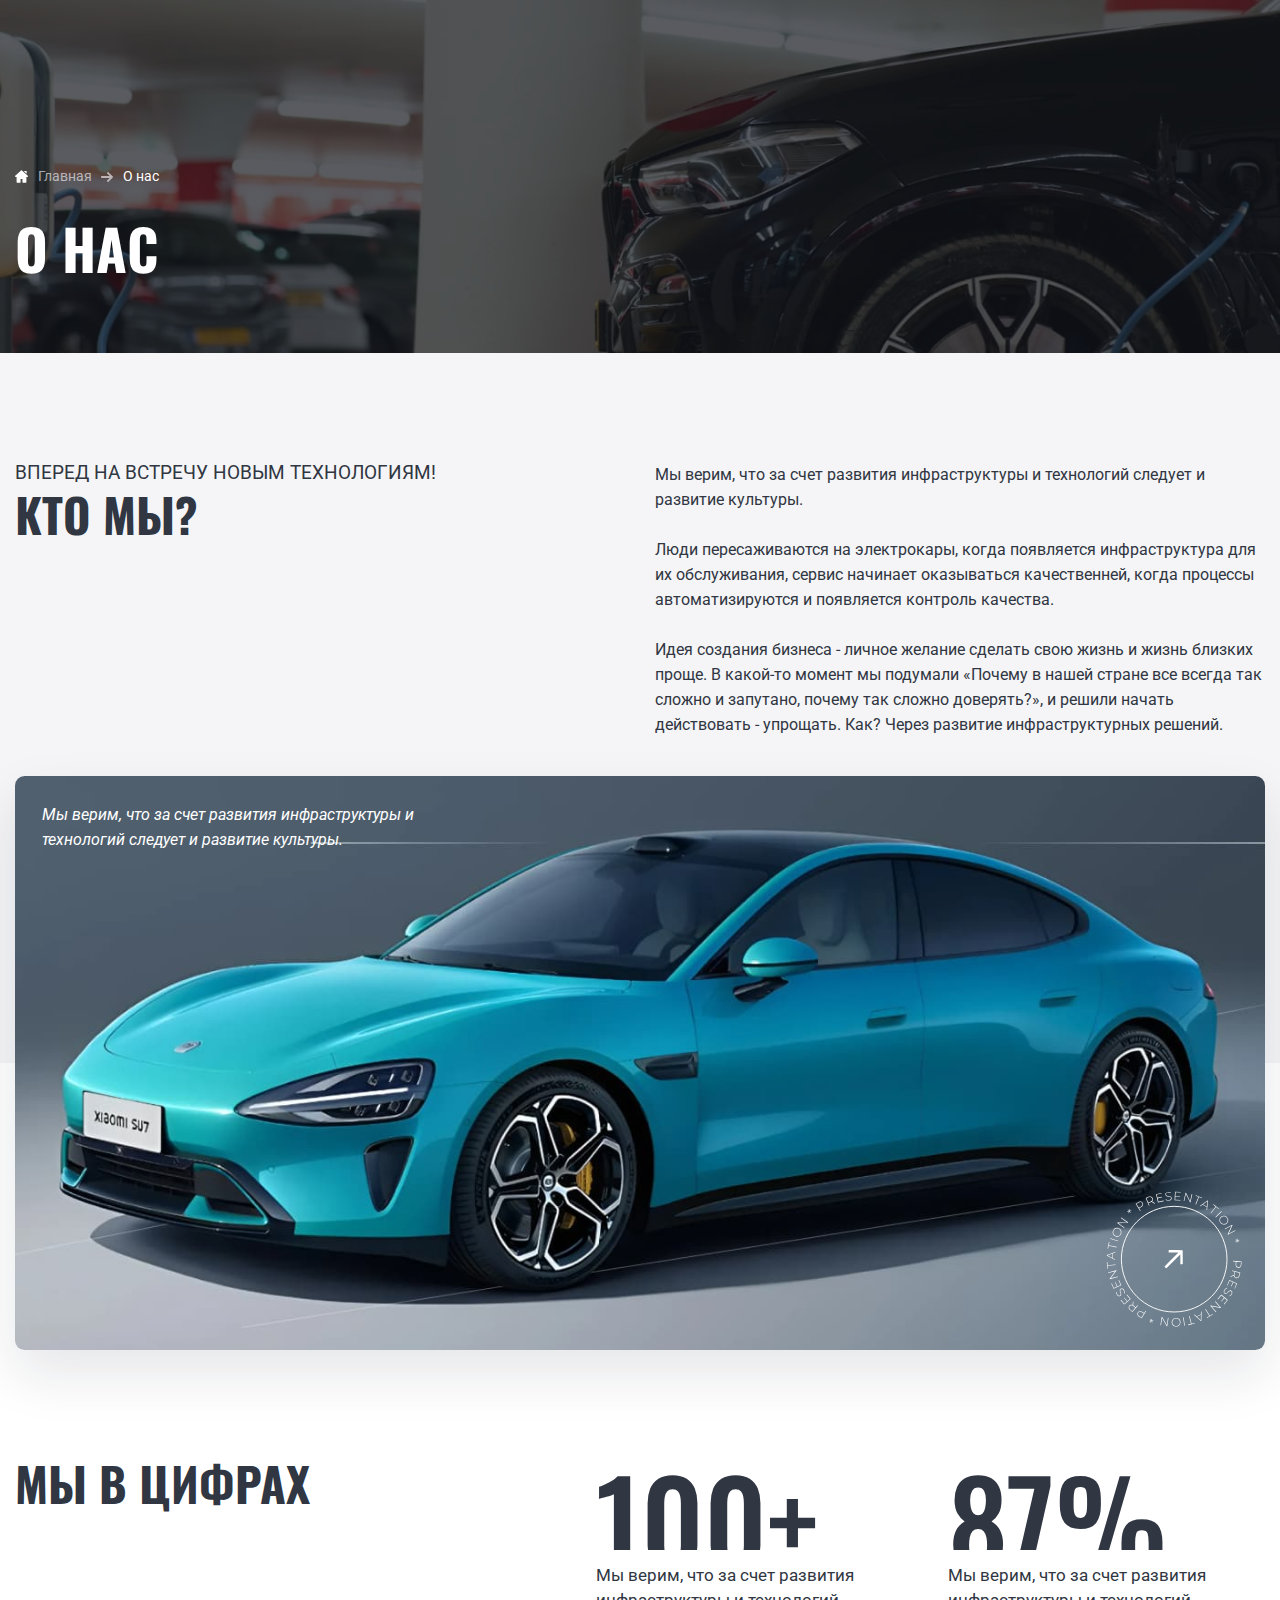
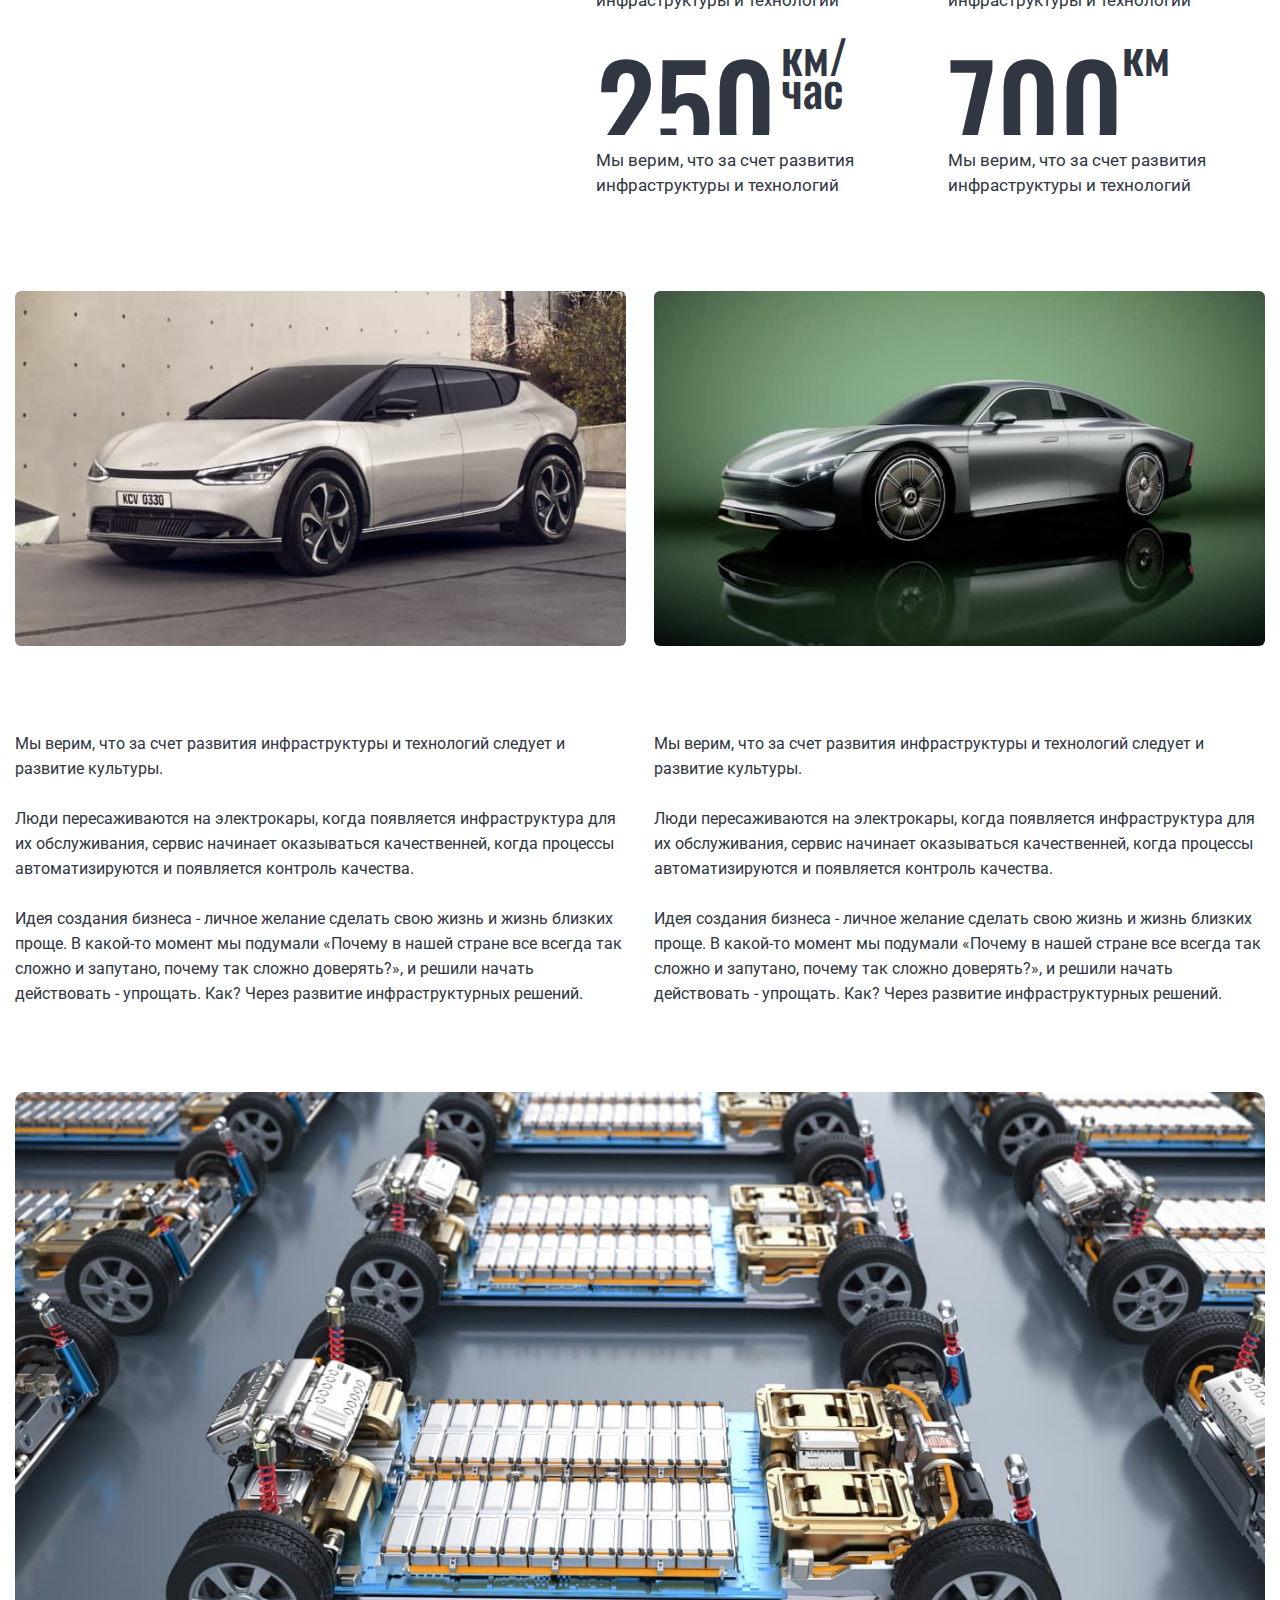
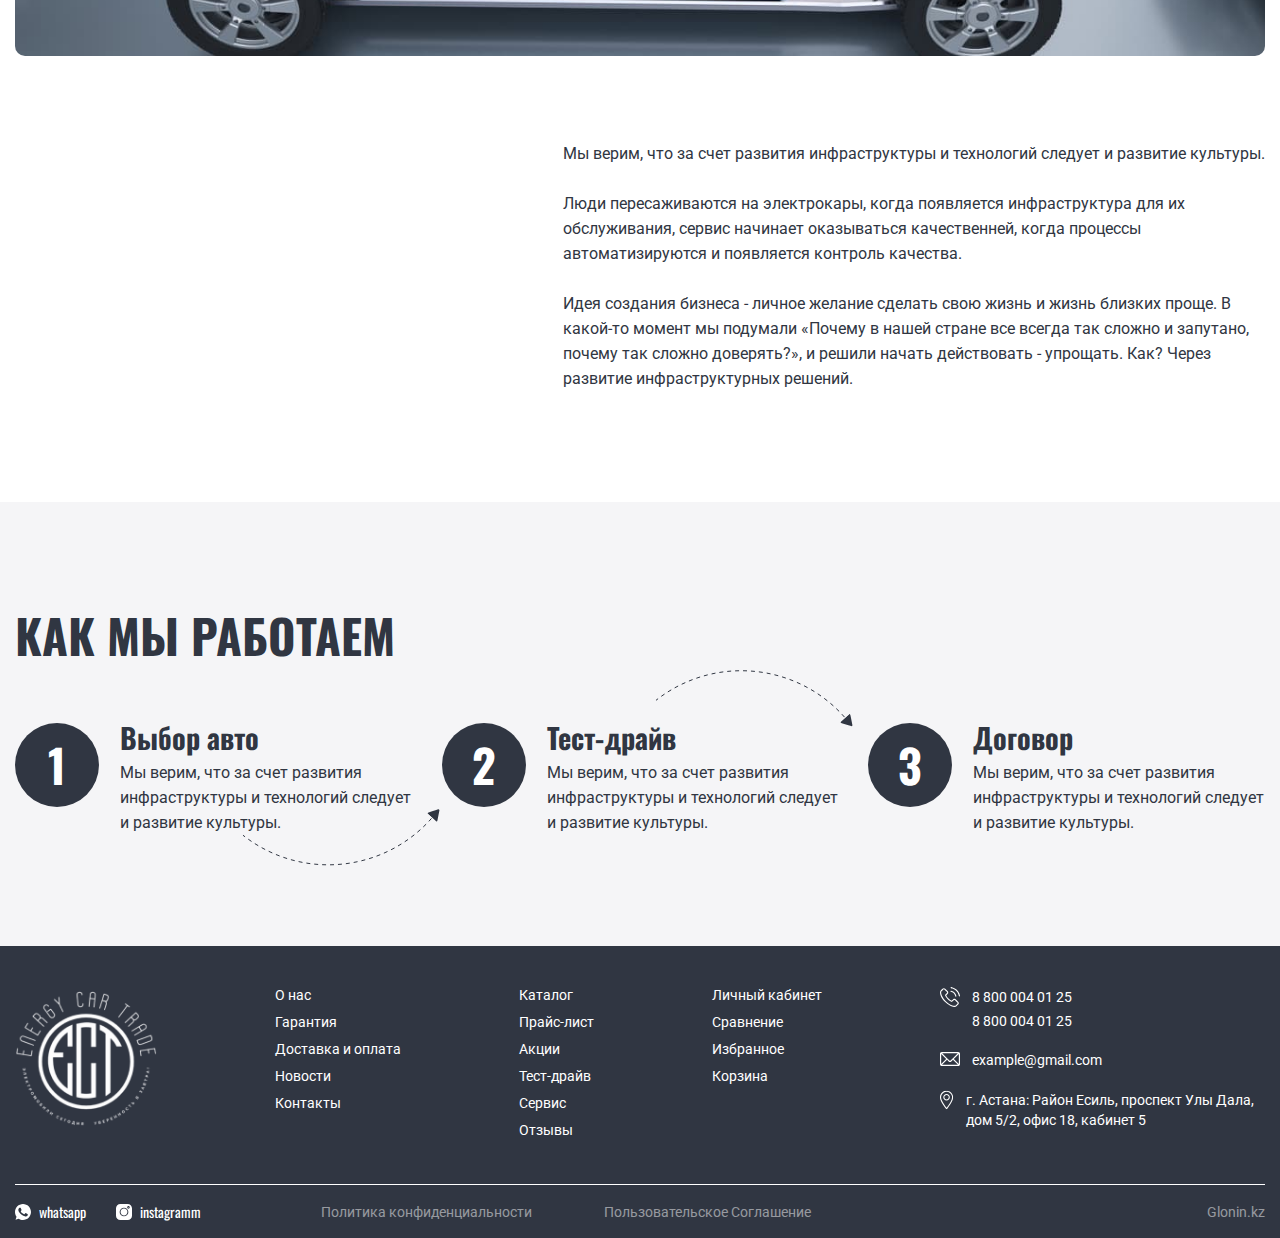
==== about.html @ 9ceea70e "Add files via upload" ====
<!DOCTYPE html>
<html lang="ru">

<head>
    <meta charset="UTF-8">
    <meta http-equiv="X-UA-Compatible" content="IE=edge">
    <meta name="viewport" content="width=device-width, initial-scale=1.0">
    <title>About</title>
    <link rel="preconnect" href="https://fonts.googleapis.com">
    <link rel="preconnect" href="https://fonts.gstatic.com" crossorigin>
    <link
        href="https://fonts.googleapis.com/css2?family=Oswald:wght@200..700&family=Roboto:ital,wght@0,100;0,300;0,400;0,500;0,700;0,900;1,100;1,300;1,400;1,500;1,700;1,900&display=swap"
        rel="stylesheet">
    <link rel="stylesheet" href="https://cdn.jsdelivr.net/npm/swiper@11/swiper-bundle.min.css" />
    <link rel="stylesheet" href="https://cdn.jsdelivr.net/npm/@fancyapps/ui@4.0/dist/fancybox.css" />
    <link rel="stylesheet" href="css/style.min.css">
</head>

<body>

    <header class="header header--white">
        <div class="header__inner">
            <div class="header__wrapper">
                <div class="header__top header-top">
                    <div class="container">
                        <div class="header-top__inner">
                            <a class="header-top__logo logo" href="#">
                                <picture class="logo__img">
                                    <img class="logo__img-image" src="images/header-logo.png" alt="logo">
                                </picture>
                            </a>
                            <nav class="header-top__menu menu">
                                <ul class="menu__list menu-list">
                                    <li class="menu-list__item">
                                        <a class="menu-list__link" href="#">
                                            О нас
                                        </a>
                                    </li>
                                    <li class="menu-list__item">
                                        <a class="menu-list__link" href="#">
                                            Гарантия
                                        </a>
                                    </li>
                                    <li class="menu-list__item">
                                        <a class="menu-list__link" href="#">
                                            Доставка и оплата
                                        </a>
                                    </li>
                                    <li class="menu-list__item">
                                        <a class="menu-list__link" href="#">
                                            Новости
                                        </a>
                                    </li>
                                    <li class="menu-list__item">
                                        <a class="menu-list__link" href="#">
                                            Контакты
                                        </a>
                                    </li>
                                </ul>
                            </nav>
                            <div class="header-top__socials socials socials--black">
                                <ul class="socials__list socials-list">
                                    <li class="socials-list__item">
                                        <a class="socials-list__link" href="#">
                                            <svg width="16" height="16" viewBox="0 0 16 16" fill="none"
                                                xmlns="http://www.w3.org/2000/svg">
                                                <g clip-path="url(#clip0_2012_503)">
                                                    <path
                                                        d="M8.002 0H7.998C3.587 0 0 3.588 0 8C0 9.75 0.564 11.372 1.523 12.689L0.526 15.661L3.601 14.678C4.866 15.516 6.375 16 8.002 16C12.413 16 16 12.411 16 8C16 3.589 12.413 0 8.002 0ZM12.657 11.297C12.464 11.842 11.698 12.294 11.087 12.426C10.669 12.515 10.123 12.586 8.285 11.824C5.934 10.85 4.42 8.461 4.302 8.306C4.189 8.151 3.352 7.041 3.352 5.893C3.352 4.745 3.935 4.186 4.17 3.946C4.363 3.749 4.682 3.659 4.988 3.659C5.087 3.659 5.176 3.664 5.256 3.668C5.491 3.678 5.609 3.692 5.764 4.063C5.957 4.528 6.427 5.676 6.483 5.794C6.54 5.912 6.597 6.072 6.517 6.227C6.442 6.387 6.376 6.458 6.258 6.594C6.14 6.73 6.028 6.834 5.91 6.98C5.802 7.107 5.68 7.243 5.816 7.478C5.952 7.708 6.422 8.475 7.114 9.091C8.007 9.886 8.731 10.14 8.99 10.248C9.183 10.328 9.413 10.309 9.554 10.159C9.733 9.966 9.954 9.646 10.179 9.331C10.339 9.105 10.541 9.077 10.753 9.157C10.969 9.232 12.112 9.797 12.347 9.914C12.582 10.032 12.737 10.088 12.794 10.187C12.85 10.286 12.85 10.751 12.657 11.297Z"
                                                        fill="#303642" />
                                                </g>
                                                <defs>
                                                    <clipPath id="clip0_2012_503">
                                                        <rect width="16" height="16" fill="#303642" />
                                                    </clipPath>
                                                </defs>
                                            </svg>
                                            <span>
                                                whatsapp
                                            </span>
                                        </a>
                                    </li>
                                    <li class="socials-list__item">
                                        <a class="socials-list__link" href="#">
                                            <svg width="16" height="16" viewBox="0 0 16 16" fill="none"
                                                xmlns="http://www.w3.org/2000/svg">
                                                <g clip-path="url(#clip0_2012_498)">
                                                    <path
                                                        d="M11.6689 0H4.33105C1.94287 0 0 1.94287 0 4.33105V11.669C0 14.0571 1.94287 16 4.33105 16H11.669C14.0571 16 16 14.0571 16 11.669V4.33105C16 1.94287 14.0571 0 11.6689 0V0ZM7.99998 12.3749C5.58764 12.3749 3.62512 10.4123 3.62512 7.99998C3.62512 5.58764 5.58764 3.62512 7.99998 3.62512C10.4123 3.62512 12.3749 5.58764 12.3749 7.99998C12.3749 10.4123 10.4123 12.3749 7.99998 12.3749ZM12.4795 4.65685C11.7666 4.65685 11.1867 4.07702 11.1867 3.36413C11.1867 2.65124 11.7666 2.07129 12.4795 2.07129C13.1924 2.07129 13.7723 2.65124 13.7723 3.36413C13.7723 4.07702 13.1924 4.65685 12.4795 4.65685Z"
                                                        fill="#303642" />
                                                    <path
                                                        d="M7.99999 4.56299C6.10498 4.56299 4.56311 6.10473 4.56311 7.99987C4.56311 9.89489 6.10498 11.4368 7.99999 11.4368C9.89513 11.4368 11.4369 9.89489 11.4369 7.99987C11.4369 6.10473 9.89513 4.56299 7.99999 4.56299Z"
                                                        fill="#303642" />
                                                    <path
                                                        d="M12.4795 3.00928C12.2839 3.00928 12.1248 3.16846 12.1248 3.36401C12.1248 3.55957 12.2839 3.71875 12.4795 3.71875C12.6752 3.71875 12.8343 3.55969 12.8343 3.36401C12.8343 3.16833 12.6752 3.00928 12.4795 3.00928Z"
                                                        fill="#303642" />
                                                </g>
                                                <defs>
                                                    <clipPath id="clip0_2012_498">
                                                        <rect width="16" height="16" fill="#303642" />
                                                    </clipPath>
                                                </defs>
                                            </svg>
                                            <span>
                                                instagramm
                                            </span>
                                        </a>
                                    </li>
                                </ul>
                            </div>
                            <a class="header-top__phone phone" href="tel:79253055525">
                                +7 925 305-55-25
                            </a>
                        </div>
                    </div>
                </div>
                <div class="header__bottom header-bottom">
                    <div class="container">
                        <div class="header-bottom__inner">
                            <div class="header-bottom__ctl ctl">
                                <div class="ctl__button btn btn--black">
                                    <span>
                                        Каталог
                                    </span>
                                    <svg width="14" height="21" viewBox="0 0 16 19" fill="none"
                                        xmlns="http://www.w3.org/2000/svg">
                                        <path
                                            d="M-4.09098e-07 7.57858C0.444335 7.99567 0.908331 8.42766 1.37626 8.87082C3.21258 7.1317 5.0725 5.37023 6.93242 3.60877C6.94815 3.61622 6.96387 3.62366 6.9796 3.63111C6.9796 8.75165 6.9796 13.8722 6.9796 19.0039C7.65987 19.0039 8.32047 19.0039 9.0086 19.0039C9.0086 13.8834 9.0086 8.7591 9.0086 3.58642C10.9078 5.38513 12.7638 7.14287 14.6119 8.89317C15.0917 8.43884 15.5557 8.00312 16 7.57858C13.3379 5.05742 10.6601 2.52135 8.00197 0.00390711C5.34382 2.51763 2.66601 5.04997 -4.09098e-07 7.57858Z"
                                            fill="white" />
                                    </svg>
                                </div>
                                <div class="ctl__collection collection">
                                    <ul class="collection__list collection-list">
                                        <li class="collection-list__item collection-list__item--active" id="0">
                                            <svg width="30" height="30" viewBox="0 0 30 30" fill="none"
                                                xmlns="http://www.w3.org/2000/svg">
                                                <g clip-path="url(#clip0_90_11099)">
                                                    <path
                                                        d="M4.74883 26.7296C4.36035 26.7296 3.96517 26.7229 3.5566 26.7162C2.16343 26.6827 1.22572 25.7249 1.21232 24.3251C1.21232 24.1844 1.21232 24.0437 1.21232 23.9031C1.21232 23.6285 1.21902 23.3405 1.19893 23.0591C1.19223 22.9788 1.13195 22.8649 1.07167 22.818C0.361688 22.2956 0 21.5856 0 20.7082C0 19.1476 0 17.9486 0 16.8234C0 15.4637 0.455459 14.2648 1.35968 13.2534C1.6008 12.9855 1.83523 12.7109 2.08305 12.4228C2.14334 12.3559 2.20362 12.2889 2.2639 12.2152H2.2572C2.07636 12.2018 1.90891 12.1951 1.74816 12.1683C0.884126 12.0277 0.288011 11.3445 0.254521 10.4604C0.254521 10.4202 0.254521 10.3867 0.254521 10.3465C0.254521 10.2929 0.254521 10.246 0.254521 10.1991C0.19424 9.58962 0.35499 9.04709 0.70998 8.65861C1.07167 8.26343 1.6008 8.0558 2.23711 8.0558C2.32418 8.0558 2.41795 8.0625 2.50502 8.06919C3.02076 8.11608 3.34896 8.45097 3.34896 8.91983C3.34896 9.40208 3.01407 9.73698 2.49833 9.76377C2.47823 9.76377 2.45814 9.76377 2.43135 9.76377H2.39116C2.16343 9.77047 2.00938 9.81735 1.9424 9.91112C1.87542 10.0049 1.87542 10.1656 1.9491 10.3934C1.95579 10.4135 2.00938 10.4537 2.03617 10.4737C2.04287 10.4804 2.04956 10.4871 2.05626 10.4871H2.07636C2.08975 10.4871 2.09645 10.4871 2.10985 10.4871C2.31748 10.5072 2.48493 10.5206 2.61219 10.5206C2.9136 10.5206 2.94039 10.4871 3.15472 9.79726V9.79056C3.2418 9.50925 3.32217 9.23463 3.40924 8.95332C3.62358 8.26343 3.83791 7.53336 4.08573 6.83008C4.8359 4.70684 6.83188 3.26678 9.06229 3.25339C11.0784 3.24669 13.0944 3.23999 15.0703 3.23999C17.0261 3.23999 18.9953 3.24669 20.9176 3.25339C23.2887 3.26678 25.3048 4.814 26.0415 7.19846C26.3295 8.12278 26.6644 9.21454 26.9859 10.2996C27.0395 10.4871 27.0931 10.5072 27.1668 10.5072C27.1869 10.5072 27.207 10.5072 27.2271 10.5005C27.2739 10.4938 27.3141 10.4938 27.3744 10.4938C27.4079 10.4938 27.4481 10.4938 27.4816 10.4938C27.5151 10.4938 27.5486 10.4938 27.582 10.4938C27.8366 10.4938 27.9906 10.4537 28.0576 10.3733C28.1179 10.2929 28.1112 10.1322 28.0442 9.89103C28.0308 9.86424 27.9437 9.79726 27.85 9.77047C27.8098 9.75707 27.7629 9.75707 27.6959 9.75707C27.6691 9.75707 27.6423 9.75707 27.6088 9.75707C27.5754 9.75707 27.5486 9.75707 27.5151 9.75707C27.4749 9.75707 27.4347 9.75707 27.4012 9.75037C26.9859 9.71018 26.6845 9.41548 26.6443 9.0069C26.6042 8.56484 26.8453 8.19645 27.2271 8.11608C27.428 8.07589 27.6289 8.0491 27.8232 8.0491C28.7743 8.0491 29.4575 8.55814 29.6584 9.40878C29.7589 9.83075 29.7589 10.3398 29.6584 10.8555C29.5044 11.6392 28.8346 12.1683 27.9437 12.2018C27.8902 12.2018 27.8366 12.2018 27.7763 12.2018C27.7562 12.2018 27.7428 12.2018 27.7227 12.2018C27.7763 12.2621 27.8299 12.3224 27.8768 12.3894C28.1045 12.664 28.3255 12.9185 28.5532 13.1663C29.5244 14.2246 30.0067 15.4972 29.9866 16.9439C29.9732 17.9821 29.9799 19.0337 29.9799 20.0518V20.6948C29.9799 21.5588 29.6249 22.2688 28.9149 22.8113C28.848 22.8649 28.781 22.9922 28.7743 23.0859C28.7609 23.3137 28.7609 23.5414 28.7609 23.7691C28.7609 24.1107 28.7609 24.459 28.714 24.8006C28.58 25.879 27.7227 26.6626 26.6376 26.7028C26.1621 26.7229 25.6932 26.7296 25.2378 26.7296C24.7689 26.7296 24.3001 26.7162 23.8446 26.6961C22.6993 26.6425 21.775 25.678 21.7482 24.4925C21.7415 24.1978 21.7415 23.9031 21.7415 23.5883C21.7415 23.4878 21.7415 23.3873 21.7415 23.2802H8.21165V23.5146C8.21165 23.7825 8.21165 24.0504 8.21165 24.3117C8.20496 25.7383 7.29404 26.676 5.88078 26.7095C5.52579 26.7296 5.13731 26.7296 4.74883 26.7296ZM2.93369 23.2668C2.93369 23.3673 2.93369 23.4744 2.93369 23.5749C2.92699 23.9031 2.92699 24.2112 2.94039 24.526C2.95378 24.8073 3.18151 25.0015 3.48962 25.0082C3.89149 25.0149 4.30007 25.0149 4.70864 25.0149C5.11721 25.0149 5.53918 25.0149 5.96115 25.0082C6.19558 25.0015 6.4568 24.9011 6.48359 24.6198C6.51708 24.2849 6.51038 23.95 6.50368 23.595C6.50368 23.4878 6.49699 23.3806 6.49699 23.2735H2.93369V23.2668ZM23.4896 23.2735C23.4896 23.3739 23.4896 23.4811 23.4829 23.5816C23.4762 23.9232 23.4695 24.2447 23.4963 24.5729C23.5164 24.8274 23.724 25.0015 24.0188 25.0082C24.434 25.0149 24.856 25.0216 25.2713 25.0216C25.6865 25.0216 26.1085 25.0149 26.5238 25.0149C26.8051 25.0082 27.0328 24.8274 27.0462 24.5863C27.0663 24.2581 27.0596 23.9366 27.0596 23.595C27.0596 23.4945 27.0596 23.3873 27.0529 23.2869H23.4896V23.2735ZM1.74816 20.3398C1.68118 20.7618 1.73476 21.0766 1.90221 21.2775C2.06296 21.4717 2.35097 21.5722 2.74615 21.5722H2.78634C3.60348 21.5588 4.48091 21.5521 5.55928 21.5521C6.19558 21.5521 6.83188 21.5521 7.47488 21.5588C8.11119 21.5588 8.74749 21.5655 9.38379 21.5655H9.6785V21.0096C9.6785 20.5072 9.6785 20.0116 9.6785 19.5226C9.6785 18.6921 9.95981 18.4108 10.7904 18.4108H18.9953C19.0422 18.4108 19.0824 18.4108 19.1293 18.4108C19.1762 18.4108 19.223 18.4108 19.2632 18.4108C19.3436 18.4108 19.4106 18.4108 19.4709 18.4175C20.0134 18.451 20.3349 18.7725 20.355 19.3083C20.3617 19.4758 20.3617 19.6432 20.355 19.804C20.355 19.8776 20.355 19.9446 20.355 20.0183V21.5722H24.5613C25.5057 21.5722 26.4501 21.5722 27.3945 21.5722C27.8902 21.5722 28.1715 21.4048 28.2585 21.0632C28.2987 20.889 28.3054 20.7015 28.3188 20.5072C28.3188 20.4604 28.3255 20.4068 28.3255 20.3599H27.9571C27.6892 20.3599 27.4146 20.3599 27.1467 20.3599C26.8788 20.3599 26.6042 20.3599 26.3362 20.3599C25.8607 20.3599 25.4789 20.3599 25.1172 20.3532C23.9451 20.3331 22.9672 19.4892 22.793 18.3505C22.7328 17.9553 22.7461 17.5535 22.7528 17.1583C22.7528 17.0913 22.7595 17.0243 22.7595 16.9573C22.7863 15.6512 23.8312 14.6131 25.1373 14.5863C25.3717 14.5796 25.6196 14.5796 25.9143 14.5796C26.1621 14.5796 26.4166 14.5796 26.6644 14.5796H26.8185C27.1199 14.5796 27.3811 14.68 27.5553 14.8542C27.7026 15.0082 27.783 15.2092 27.783 15.4369C27.7763 15.9393 27.3945 16.2675 26.8118 16.2741C26.7046 16.2741 26.5975 16.2741 26.4903 16.2741C26.3764 16.2741 25.9076 16.2741 25.7937 16.2741C25.6397 16.2741 25.4923 16.2741 25.3382 16.2741C24.7421 16.2808 24.4608 16.5622 24.4541 17.1516C24.4541 17.3525 24.4541 17.5602 24.4541 17.7879C24.4608 18.3907 24.7354 18.6653 25.3315 18.672C25.7133 18.672 26.1018 18.672 26.4836 18.672C27.0395 18.672 27.5887 18.672 28.1447 18.672C28.1983 18.672 28.2585 18.6653 28.3255 18.6586C28.3255 18.4979 28.3255 18.3371 28.3255 18.1831C28.3255 17.741 28.3255 17.319 28.3255 16.8904C28.3322 15.9393 28.0308 15.1355 27.4079 14.4389C27.3342 14.3585 27.2605 14.2782 27.1869 14.1911C26.8922 13.8629 26.5841 13.5213 26.3027 13.1663C26.1018 12.9118 25.9478 12.6372 25.8674 12.376C25.5928 11.5119 25.3182 10.6345 25.0569 9.78386C24.8493 9.10737 24.6283 8.40409 24.4139 7.7142C23.8513 5.93925 22.5184 4.96136 20.6631 4.96136C18.7609 4.96136 16.852 4.95466 14.9498 4.95466C13.081 4.95466 11.2123 4.95466 9.3436 4.96136C7.54856 4.96136 6.15539 5.98614 5.60616 7.70081C5.51909 7.97542 5.42532 8.25004 5.33824 8.52465C5.09042 9.26812 4.8292 10.0518 4.64166 10.8354C4.30007 12.2621 3.65707 13.4074 2.69257 14.3451C2.12324 14.8944 1.80174 15.5709 1.75486 16.3009C1.72137 16.8569 1.72806 17.4128 1.73476 17.9955C1.73476 18.2099 1.74146 18.4242 1.74146 18.6452C2.01608 18.6452 2.29739 18.6452 2.572 18.6452C2.88681 18.6452 3.20161 18.6452 3.51641 18.6452C4.07234 18.6452 4.5211 18.6385 4.93637 18.6318C5.27127 18.6251 5.53918 18.3371 5.55928 17.9553C5.57267 17.7142 5.57267 17.4664 5.56597 17.2253V17.1248C5.55928 16.5287 5.29136 16.2541 4.68185 16.2541C4.56129 16.2541 4.44072 16.2541 4.32016 16.2541C4.2063 16.2541 4.09243 16.2541 3.97187 16.2541C3.858 16.2541 3.73744 16.2541 3.62358 16.2541C3.46283 16.2541 3.30208 16.2541 3.14133 16.2541C2.59879 16.2474 2.2505 15.9192 2.2505 15.4168C2.2505 14.9145 2.60549 14.5729 3.14133 14.5729C3.48292 14.5662 3.77763 14.5662 4.07234 14.5662C4.38714 14.5662 4.66176 14.5662 4.92297 14.5729C6.09511 14.5997 7.0864 15.4905 7.23376 16.6358C7.28734 17.0712 7.30074 17.5401 7.26725 18.029C7.18017 19.3753 6.16209 20.3331 4.80241 20.3398C4.55459 20.3398 4.31346 20.3398 4.06564 20.3398C3.8714 20.3398 3.67716 20.3398 3.48292 20.3398C3.28868 20.3398 3.09444 20.3398 2.9002 20.3398H1.74816ZM18.6135 21.5186V20.1188H11.3865V21.5186H18.6135Z"
                                                        fill="#303642" />
                                                    <path
                                                        d="M23.2351 12.1884H10.5827C9.27663 12.1884 7.97053 12.1884 6.66444 12.1884C5.70664 12.1884 5.56598 11.6593 5.56598 11.3378C5.56598 11.1034 5.63966 10.9158 5.78031 10.7685C5.96785 10.5809 6.26256 10.4872 6.66444 10.4872H23.3356H23.4628C23.503 10.4872 23.5566 10.4872 23.6102 10.4939C24.0924 10.534 24.434 10.8823 24.434 11.3445C24.434 11.7999 24.0991 12.1482 23.6102 12.1884C23.5298 12.1951 23.4561 12.1951 23.3959 12.1951L23.2351 12.1884Z"
                                                        fill="#303642" />
                                                    <path
                                                        d="M20.7435 16.2474C20.71 16.2474 20.6832 16.2474 20.6497 16.2474C20.6229 16.2474 20.5894 16.2474 20.5626 16.2474C18.4528 16.2474 16.3429 16.2474 14.2264 16.2474H9.44407C9.41728 16.2474 9.39048 16.2474 9.35699 16.2474C9.3302 16.2474 9.29671 16.2474 9.26992 16.2474C9.20294 16.2474 9.14936 16.2474 9.09578 16.2407C8.64701 16.2005 8.30542 15.8388 8.30542 15.3967C8.30542 14.9547 8.64701 14.593 9.09578 14.5595C9.16945 14.5528 9.24313 14.5528 9.30341 14.5528H9.44407H17.3007C18.3858 14.5528 19.4709 14.5528 20.5626 14.5528H20.7033C20.777 14.5528 20.8573 14.5528 20.9444 14.5595C21.3597 14.5997 21.6745 14.9346 21.6946 15.3565C21.7147 15.7852 21.3999 16.167 20.9846 16.2273C20.8908 16.2474 20.8104 16.2474 20.7435 16.2474Z"
                                                        fill="#303642" />
                                                </g>
                                                <defs>
                                                    <clipPath id="clip0_90_11099">
                                                        <rect width="30" height="23.4896" fill="white"
                                                            transform="translate(0 3.23999)" />
                                                    </clipPath>
                                                </defs>
                                            </svg>
                                            <span>
                                                Все автомобили
                                            </span>
                                        </li>
                                        <li class="collection-list__item" id="1">
                                            <svg width="30" height="30" viewBox="0 0 30 30" fill="none"
                                                xmlns="http://www.w3.org/2000/svg">
                                                <g clip-path="url(#clip0_90_11109)">
                                                    <g clip-path="url(#clip1_90_11109)">
                                                        <path
                                                            d="M14.8736 30C12.3395 30 9.91375 29.3499 7.66254 28.0678C3.54537 25.7203 1.04737 22.187 0.234772 17.5642C-0.836656 11.4787 1.85395 5.47151 7.08469 2.26926C9.51045 0.782504 12.2432 0 15 0C18.2324 0 21.4467 1.08347 24.041 3.04575C26.7496 5.09831 28.6397 7.93941 29.5064 11.2681C29.9398 12.9414 30.0783 14.7111 29.9097 16.5229C29.8556 17.0827 29.6208 17.4197 29.1633 17.5823C29.0309 17.6304 28.8985 17.6545 28.7781 17.6545C28.5012 17.6545 28.2484 17.5341 28.0137 17.2873C27.797 17.0586 27.7067 16.7817 27.7428 16.4326C27.8752 15.1144 27.815 13.8082 27.5743 12.5381C26.5931 7.39767 22.488 3.33467 17.3596 2.42576C16.8359 2.33547 16.3002 2.27528 15.7825 2.22111C15.5478 2.19703 15.307 2.17295 15.0723 2.14286L15.0422 2.13684H15.0121C8.90853 2.2512 3.73798 6.44061 2.44384 12.3395C1.72153 15.632 2.34151 19.0329 4.18943 21.9222C6.03734 24.8114 8.87241 26.7978 12.171 27.514C13.1401 27.7247 14.1092 27.8331 15.0482 27.8331C17.3536 27.8331 19.5927 27.189 21.6995 25.925C22.0125 25.7384 22.2292 25.6601 22.4398 25.6601C22.4759 25.6601 22.5181 25.6601 22.5602 25.6661C23.0418 25.7323 23.3909 26.0514 23.4932 26.5209C23.5955 26.9904 23.4149 27.4117 22.9936 27.6766C21.3503 28.7119 19.5807 29.4041 17.7207 29.7352C16.7516 29.9157 15.8006 30 14.8736 30Z"
                                                            fill="#303642" />
                                                        <path
                                                            d="M12.7007 20.2608C12.4057 20.2608 12.0927 20.0983 11.7737 19.7733C11.4186 19.4181 11.0634 19.063 10.7083 18.7139C9.88366 17.8953 9.02892 17.0405 8.20428 16.1978C7.90934 15.8969 7.79497 15.4876 7.90332 15.1023C8.01167 14.7291 8.29457 14.4583 8.69184 14.362C8.78815 14.3379 8.88446 14.3258 8.97475 14.3258C9.26367 14.3258 9.52852 14.4462 9.77531 14.699C10.4134 15.3371 11.0574 15.9872 11.6834 16.6132L12.1589 17.0827C12.2131 17.1368 12.2673 17.185 12.3395 17.2572C12.3817 17.2933 12.4238 17.3355 12.484 17.3896L12.8512 17.7388L13.128 17.3114C13.1581 17.2632 13.1822 17.2211 13.2063 17.179C13.2304 17.1368 13.2605 17.0827 13.2785 17.0646C14.3078 16.0353 15.3371 15.006 16.3664 13.9767C17.6064 12.7368 18.8885 11.4547 20.1465 10.1906C20.4354 9.90169 20.7123 9.76324 21.0133 9.76324C21.1096 9.76324 21.2119 9.77528 21.3142 9.80538C21.6754 9.90169 21.9463 10.1605 22.0606 10.5036C22.175 10.8527 22.1088 11.2259 21.874 11.5209C21.8199 11.5871 21.7536 11.6533 21.6814 11.7255L21.6573 11.7496C18.9848 14.4222 16.3122 17.1007 13.6397 19.7733C13.3086 20.0983 12.9956 20.2608 12.7007 20.2608Z"
                                                            fill="#303642" />
                                                    </g>
                                                </g>
                                                <defs>
                                                    <clipPath id="clip0_90_11109">
                                                        <rect width="30" height="30" fill="white" />
                                                    </clipPath>
                                                    <clipPath id="clip1_90_11109">
                                                        <rect width="29.9759" height="30" fill="white" />
                                                    </clipPath>
                                                </defs>
                                            </svg>
                                            <span>
                                                Автомобили в наличии
                                            </span>
                                        </li>
                                        <li class="collection-list__item" id="2">
                                            <svg width="30" height="30" viewBox="0 0 30 30" fill="none"
                                                xmlns="http://www.w3.org/2000/svg">
                                                <g clip-path="url(#clip0_90_11119)">
                                                    <path
                                                        d="M17.2208 10.1895C17.3832 10.1895 17.4956 10.1895 17.6081 10.1895C20.0133 10.1895 22.4186 10.1958 24.8238 10.1895C25.2924 10.1895 25.6672 10.327 25.8797 10.7643C26.0983 11.2203 25.9546 11.6014 25.636 11.9638C20.5444 17.8301 15.459 23.6901 10.3674 29.5564C9.98003 30 9.51148 30.1125 9.06166 29.8751C8.61185 29.6377 8.44317 29.1878 8.59311 28.6131C9.60519 24.7834 10.6235 20.96 11.6418 17.1304C11.6731 17.0242 11.6918 16.9117 11.7293 16.768C11.5794 16.768 11.4544 16.768 11.3357 16.768C9.26158 16.768 7.19369 16.768 5.11956 16.768C4.51981 16.768 4.09498 16.4744 4.03251 15.9559C4.00127 15.7122 4.06999 15.4373 4.16995 15.2062C5.40694 12.3886 6.65642 9.57726 7.89965 6.76594C8.78678 4.77302 9.67391 2.7801 10.5485 0.774682C10.7859 0.224911 11.1608 -0.0124903 11.7543 -0.00624292C14.3032 0.00625188 16.8584 4.47976e-06 19.4074 4.47976e-06C20.3757 4.47976e-06 20.8068 0.624744 20.4694 1.53062C19.4261 4.30446 18.389 7.0783 17.3457 9.8459C17.3082 9.95211 17.277 10.0458 17.2208 10.1895ZM6.52522 14.7688C6.70015 14.7688 6.81885 14.7688 6.9438 14.7688C8.91173 14.7688 10.8797 14.7688 12.8476 14.7688C13.7472 14.7688 14.1783 15.3311 13.9471 16.2058C13.2099 19.0108 12.4727 21.8159 11.7355 24.621C11.7106 24.7147 11.6918 24.8084 11.6668 24.9021C11.6856 24.9146 11.7106 24.9209 11.7293 24.9334C15.3965 20.7039 19.0575 16.4744 22.7685 12.1887C22.5685 12.1887 22.4561 12.1887 22.3436 12.1887C20.207 12.1887 18.0767 12.1887 15.94 12.1887C14.9904 12.1887 14.5594 11.5577 14.8967 10.6706C15.94 7.89671 16.9771 5.12287 18.0204 2.35527C18.0579 2.24907 18.0954 2.14286 18.1329 2.01791C16.1275 2.01791 14.1658 2.01791 12.1916 2.01791C10.3111 6.25365 8.42443 10.4894 6.52522 14.7688Z"
                                                        fill="#303642" />
                                                </g>
                                                <defs>
                                                    <clipPath id="clip0_90_11119">
                                                        <rect width="21.9596" height="30" fill="white"
                                                            transform="translate(4.02002)" />
                                                    </clipPath>
                                                </defs>
                                            </svg>
                                            <span>
                                                Электромобили
                                            </span>
                                        </li>
                                        <li class="collection-list__item" id="3">
                                            <svg width="30" height="30" viewBox="0 0 30 30" fill="none"
                                                xmlns="http://www.w3.org/2000/svg">
                                                <g clip-path="url(#clip0_90_11129)">
                                                    <path
                                                        d="M18.0559 28.1698C16.092 28.1698 14.4733 28.1698 12.9677 28.1638C11.5453 28.1579 10.3134 27.658 9.28982 26.6701C8.37929 25.7893 7.46876 24.8847 6.58798 24.0099C6.11188 23.5397 5.63579 23.0696 5.15969 22.5994C4.92164 22.3673 4.81452 22.0995 4.81452 21.7603C4.82047 20.8081 4.82047 19.8797 4.82047 18.8918C4.82047 18.5169 4.82047 18.1479 4.82047 17.7671V17.529H1.90438V18.0944C1.90438 18.3562 1.90438 18.6181 1.90438 18.8799C1.90438 19.4691 1.90438 20.0821 1.90438 20.6832C1.90438 21.2604 1.4997 21.677 0.952192 21.677H0.94029C0.39873 21.6711 0 21.2485 0 20.6772C0 18.2075 0 15.5413 0 12.5241C0 11.9349 0.39873 11.5064 0.946241 11.5005C1.4997 11.5005 1.89843 11.923 1.90438 12.5122C1.91034 13.1668 1.90438 13.8393 1.90438 14.488C1.90438 14.7736 1.90438 15.0652 1.90438 15.3509V15.5889H4.82047V15.0236C4.82047 14.6248 4.82047 14.2202 4.82047 13.8214C4.82047 12.7919 4.82047 11.7266 4.81452 10.6792C4.81452 10.3221 4.92759 10.0424 5.1835 9.78651C6.13569 8.84027 7.09978 7.87618 8.04602 6.92399C8.29002 6.67404 8.56973 6.56096 8.93275 6.56096H8.94465C9.55168 6.56691 10.2123 6.56691 11.0335 6.56691C11.4561 6.56691 11.8845 6.56691 12.3071 6.56691C12.7237 6.56691 13.1403 6.56691 13.5568 6.56691H14.1401V3.70439H13.5747C13.3188 3.70439 13.0629 3.70439 12.801 3.70439C12.5451 3.70439 12.2892 3.70439 12.0333 3.70439C11.6882 3.70439 11.343 3.70439 10.9978 3.70439C10.7062 3.70439 10.4444 3.59727 10.2599 3.41278C10.0873 3.24019 9.99206 2.99619 9.99802 2.74029C10.004 2.19873 10.4265 1.8 11.0038 1.8C12.3785 1.8 13.7592 1.8 15.1339 1.8C16.5027 1.8 17.8715 1.8 19.2462 1.8C19.8175 1.8 20.2341 2.19873 20.24 2.74624C20.24 3.0081 20.1448 3.2521 19.9603 3.42468C19.7758 3.60322 19.514 3.69844 19.2283 3.70439C18.8475 3.70439 18.4666 3.70439 18.0797 3.70439C17.7941 3.70439 17.5025 3.70439 17.2109 3.70439C16.9193 3.70439 16.6217 3.70439 16.3301 3.70439H16.092V6.56096H16.6574C17.068 6.56096 17.4787 6.56096 17.8893 6.56096C18.3059 6.56096 18.7225 6.56096 19.145 6.56096C19.9425 6.56096 20.5912 6.56096 21.1863 6.55501H21.1982C21.5493 6.55501 21.829 6.67404 22.079 6.92399C23.0014 7.85237 23.9417 8.79266 24.876 9.72105C25.1319 9.971 25.245 10.2567 25.239 10.6137C25.2331 11.1612 25.2331 11.6968 25.2331 12.2622C25.2331 12.4943 25.2331 12.7264 25.2331 12.9645V13.2025H28.0897V12.6312C28.0897 12.3812 28.0897 12.1313 28.0897 11.8813C28.0956 11.2743 28.4824 10.8458 29.0419 10.8458H29.0538C29.6072 10.8518 29.994 11.2743 29.994 11.8754C29.994 15.3985 29.994 18.9752 29.994 22.4983C29.994 23.0993 29.6072 23.5219 29.0538 23.5278H29.0419C28.4824 23.5278 28.0956 23.0993 28.0897 22.4923C28.0897 22.2483 28.0897 22.0103 28.0897 21.7544V21.1474H25.6378C25.2331 21.1474 24.8284 21.1474 24.4297 21.1474C24.0786 21.1474 23.781 21.0402 23.5846 20.8438C23.418 20.6772 23.3287 20.4511 23.3347 20.1892C23.3406 19.6238 23.775 19.243 24.4178 19.243C24.8641 19.243 25.3105 19.243 25.7568 19.243H28.0718V15.1366H25.6378C25.2271 15.1366 24.8165 15.1366 24.3999 15.1366C23.7155 15.1366 23.3347 14.7617 23.3347 14.0833V13.8036C23.3347 12.9704 23.3287 12.1075 23.3406 11.2565C23.3406 11.0006 23.2632 10.8042 23.0728 10.6197C22.7931 10.34 22.5074 10.0603 22.2277 9.78056C21.8766 9.42944 21.5136 9.06642 21.1446 8.70935C21.0018 8.56652 20.7697 8.4713 20.5733 8.4713C18.7403 8.46535 16.8717 8.46535 15.0149 8.46535C13.2176 8.46535 11.3846 8.46535 9.56358 8.4713C9.36124 8.4713 9.12914 8.56057 8.98631 8.69744C8.32573 9.33422 7.66515 10.0008 6.9629 10.7209C6.82603 10.8577 6.73676 11.0779 6.73676 11.2684C6.73081 14.6427 6.73081 17.9575 6.73676 21.1176C6.73676 21.314 6.83793 21.5461 6.98076 21.6889C7.74846 22.4566 8.53402 23.2362 9.29577 23.9861C9.6945 24.3789 10.0932 24.7716 10.486 25.1644C11.2121 25.8845 12.075 26.2475 13.051 26.2475C14.5685 26.2475 16.092 26.2475 17.6096 26.2475H23.3287V26.0095C23.3287 25.8905 23.3287 25.7774 23.3287 25.6584C23.3287 25.4025 23.3228 25.1585 23.3347 24.9145C23.3466 24.4205 23.7274 24.0218 24.2154 23.9861C24.2392 23.9861 24.263 23.9861 24.2809 23.9861C24.751 23.9861 25.1438 24.3193 25.2212 24.7776C25.245 24.9204 25.239 25.0692 25.239 25.2299C25.239 25.2834 25.239 25.343 25.239 25.3965C25.239 26.0869 25.239 26.6165 25.239 27.1224C25.2331 27.771 24.8522 28.1579 24.2154 28.1579C23.4537 28.1579 22.686 28.1579 21.9242 28.1579C20.6328 28.1698 19.3474 28.1698 18.0559 28.1698Z"
                                                        fill="#303642" />
                                                    <path
                                                        d="M13.3366 22.8613C13.2295 22.8613 13.1641 22.8494 13.1284 22.8375C13.1284 22.7958 13.1403 22.7304 13.1522 22.6887C13.5033 21.8258 13.8723 20.951 14.2293 20.1059C14.3424 19.8381 14.4555 19.5643 14.5685 19.2965C14.5923 19.237 14.6162 19.1775 14.6459 19.1001L14.6935 18.9752L14.8244 18.6478C14.8244 18.6478 13.2831 18.6478 13.0569 18.6478C12.7713 18.6478 12.4856 18.6478 12.2 18.6478C11.7715 18.6478 11.4323 18.4753 11.2537 18.1837C11.0811 17.892 11.093 17.5052 11.2954 17.1303C11.6287 16.5054 11.9679 15.8746 12.2952 15.2616C12.6701 14.5713 13.051 13.8512 13.4259 13.1489C13.533 12.9466 13.658 12.8692 13.8901 12.8692H13.902C14.2115 12.8752 14.5507 12.8752 14.9732 12.8752C15.1815 12.8752 15.3898 12.8752 15.5981 12.8752C15.8064 12.8752 16.0147 12.8752 16.223 12.8752C16.336 12.8752 16.4432 12.8752 16.5562 12.8752C16.7586 12.8752 16.9074 12.9347 16.9669 13.0299C17.0264 13.1311 16.9966 13.2918 16.8895 13.4703C16.6574 13.869 16.4134 14.2737 16.1813 14.6605C16.0504 14.8867 15.9135 15.1069 15.7826 15.333C15.7528 15.3866 15.7231 15.4402 15.6874 15.4997C15.6695 15.5294 15.6517 15.5592 15.6338 15.5949L15.4493 15.9281L15.8302 15.946C15.8719 15.946 15.9076 15.952 15.9433 15.952C16.0147 15.9579 16.0861 15.9579 16.1516 15.9579C16.6396 15.9579 17.1276 15.9579 17.6215 15.9579H18.532C18.8356 15.9579 19.026 16.0769 19.145 16.3388C19.264 16.6006 19.2224 16.8268 19.02 17.0351C17.2704 18.8502 15.4553 20.7248 13.4735 22.7601C13.414 22.8196 13.3724 22.8494 13.3545 22.8553C13.3664 22.8613 13.3485 22.8613 13.3366 22.8613Z"
                                                        fill="#303642" />
                                                </g>
                                                <defs>
                                                    <clipPath id="clip0_90_11129">
                                                        <rect width="30" height="26.3698" fill="white"
                                                            transform="translate(0 1.8)" />
                                                    </clipPath>
                                                </defs>
                                            </svg>
                                            <span>
                                                Гибриды
                                            </span>
                                        </li>
                                        <li class="collection-list__item" id="4">
                                            <svg width="30" height="30" viewBox="0 0 30 30" fill="none"
                                                xmlns="http://www.w3.org/2000/svg">
                                                <g clip-path="url(#clip0_90_11139)">
                                                    <path
                                                        d="M18.0559 28.1698C16.092 28.1698 14.4733 28.1698 12.9677 28.1638C11.5453 28.1579 10.3134 27.658 9.28982 26.6701C8.37929 25.7893 7.46876 24.8847 6.58798 24.0099C6.11188 23.5397 5.63579 23.0696 5.15969 22.5994C4.92164 22.3673 4.81452 22.0995 4.81452 21.7603C4.82047 20.8081 4.82047 19.8797 4.82047 18.8918C4.82047 18.5169 4.82047 18.1479 4.82047 17.7671V17.529H1.90438V18.0944C1.90438 18.3562 1.90438 18.6181 1.90438 18.8799C1.90438 19.4691 1.90438 20.0821 1.90438 20.6832C1.90438 21.2604 1.4997 21.677 0.952192 21.677H0.94029C0.39873 21.6711 0 21.2485 0 20.6772C0 18.2075 0 15.5413 0 12.5241C0 11.9349 0.39873 11.5064 0.946241 11.5005C1.4997 11.5005 1.89843 11.923 1.90438 12.5122C1.91034 13.1668 1.90438 13.8393 1.90438 14.488C1.90438 14.7736 1.90438 15.0652 1.90438 15.3509V15.5889H4.82047V15.0236C4.82047 14.6248 4.82047 14.2202 4.82047 13.8214C4.82047 12.7919 4.82047 11.7266 4.81452 10.6792C4.81452 10.3221 4.92759 10.0424 5.1835 9.78651C6.13569 8.84027 7.09978 7.87618 8.04602 6.92399C8.29002 6.67404 8.56973 6.56096 8.93275 6.56096H8.94465C9.55168 6.56691 10.2123 6.56691 11.0335 6.56691C11.4561 6.56691 11.8845 6.56691 12.3071 6.56691C12.7237 6.56691 13.1403 6.56691 13.5568 6.56691H14.1401V3.70439H13.5747C13.3188 3.70439 13.0629 3.70439 12.801 3.70439C12.5451 3.70439 12.2892 3.70439 12.0333 3.70439C11.6882 3.70439 11.343 3.70439 10.9978 3.70439C10.7062 3.70439 10.4444 3.59727 10.2599 3.41278C10.0873 3.24019 9.99206 2.99619 9.99802 2.74029C10.004 2.19873 10.4265 1.8 11.0038 1.8C12.3785 1.8 13.7592 1.8 15.1339 1.8C16.5027 1.8 17.8715 1.8 19.2462 1.8C19.8175 1.8 20.2341 2.19873 20.24 2.74624C20.24 3.0081 20.1448 3.2521 19.9603 3.42468C19.7758 3.60322 19.514 3.69844 19.2283 3.70439C18.8475 3.70439 18.4666 3.70439 18.0797 3.70439C17.7941 3.70439 17.5025 3.70439 17.2109 3.70439C16.9193 3.70439 16.6217 3.70439 16.3301 3.70439H16.092V6.56096H16.6574C17.068 6.56096 17.4787 6.56096 17.8893 6.56096C18.3059 6.56096 18.7225 6.56096 19.145 6.56096C19.9425 6.56096 20.5912 6.56096 21.1863 6.55501H21.1982C21.5493 6.55501 21.829 6.67404 22.079 6.92399C23.0014 7.85237 23.9417 8.79266 24.876 9.72105C25.1319 9.971 25.245 10.2567 25.239 10.6137C25.2331 11.1612 25.2331 11.6968 25.2331 12.2622C25.2331 12.4943 25.2331 12.7264 25.2331 12.9645V13.2025H28.0897V12.6312C28.0897 12.3812 28.0897 12.1313 28.0897 11.8813C28.0956 11.2743 28.4824 10.8458 29.0419 10.8458H29.0538C29.6072 10.8518 29.994 11.2743 29.994 11.8754C29.994 15.3985 29.994 18.9752 29.994 22.4983C29.994 23.0993 29.6072 23.5219 29.0538 23.5278H29.0419C28.4824 23.5278 28.0956 23.0993 28.0897 22.4923C28.0897 22.2483 28.0897 22.0103 28.0897 21.7544V21.1474H25.6378C25.2331 21.1474 24.8284 21.1474 24.4297 21.1474C24.0786 21.1474 23.781 21.0402 23.5846 20.8438C23.418 20.6772 23.3287 20.4511 23.3347 20.1892C23.3406 19.6238 23.775 19.243 24.4178 19.243C24.8641 19.243 25.3105 19.243 25.7568 19.243H28.0718V15.1366H25.6378C25.2271 15.1366 24.8165 15.1366 24.3999 15.1366C23.7155 15.1366 23.3347 14.7617 23.3347 14.0833V13.8036C23.3347 12.9704 23.3287 12.1075 23.3406 11.2565C23.3406 11.0006 23.2632 10.8042 23.0728 10.6197C22.7931 10.34 22.5074 10.0603 22.2277 9.78056C21.8766 9.42944 21.5136 9.06642 21.1446 8.70935C21.0018 8.56652 20.7697 8.4713 20.5733 8.4713C18.7403 8.46535 16.8717 8.46535 15.0149 8.46535C13.2176 8.46535 11.3846 8.46535 9.56358 8.4713C9.36124 8.4713 9.12914 8.56057 8.98631 8.69744C8.32573 9.33422 7.66515 10.0008 6.9629 10.7209C6.82603 10.8577 6.73676 11.0779 6.73676 11.2684C6.73081 14.6427 6.73081 17.9575 6.73676 21.1176C6.73676 21.314 6.83793 21.5461 6.98076 21.6889C7.74846 22.4566 8.53402 23.2362 9.29577 23.9861C9.6945 24.3789 10.0932 24.7716 10.486 25.1644C11.2121 25.8845 12.075 26.2475 13.051 26.2475C14.5685 26.2475 16.092 26.2475 17.6096 26.2475H23.3287V26.0095C23.3287 25.8905 23.3287 25.7774 23.3287 25.6584C23.3287 25.4025 23.3228 25.1585 23.3347 24.9145C23.3466 24.4205 23.7274 24.0218 24.2154 23.9861C24.2392 23.9861 24.263 23.9861 24.2809 23.9861C24.751 23.9861 25.1438 24.3193 25.2212 24.7776C25.245 24.9204 25.239 25.0692 25.239 25.2299C25.239 25.2834 25.239 25.343 25.239 25.3965C25.239 26.0869 25.239 26.6165 25.239 27.1224C25.2331 27.771 24.8522 28.1579 24.2154 28.1579C23.4537 28.1579 22.686 28.1579 21.9242 28.1579C20.6328 28.1698 19.3474 28.1698 18.0559 28.1698Z"
                                                        fill="#303642" />
                                                </g>
                                                <defs>
                                                    <clipPath id="clip0_90_11139">
                                                        <rect width="30" height="26.3698" fill="white"
                                                            transform="translate(0 1.8)" />
                                                    </clipPath>
                                                </defs>
                                            </svg>
                                            <span>
                                                ДВС
                                            </span>
                                        </li>
                                        <li class="collection-list__item" id="5">
                                            <svg width="30" height="30" viewBox="0 0 30 30" fill="none"
                                                xmlns="http://www.w3.org/2000/svg">
                                                <g clip-path="url(#clip0_90_11149)">
                                                    <g clip-path="url(#clip1_90_11149)">
                                                        <path
                                                            d="M0 29.9941C0 19.9883 0 10 0 0C2.34018 0 4.66862 0 7.02053 0C7.02053 3.88856 7.02053 7.7654 7.02053 11.7185C8.42229 10.8974 9.77126 10.0997 11.1672 9.27859C11.1672 10.8622 11.1672 12.393 11.1672 13.9883C14.3284 12.4516 17.4311 10.9443 20.5865 9.41349C20.5865 10.9443 20.5865 12.434 20.5865 13.9941C23.7478 12.4575 26.8563 10.9443 29.9941 9.41936C29.9941 16.2933 29.9941 23.132 29.9941 29.9941C20.0117 29.9941 10.0176 29.9941 0 29.9941ZM28.2463 12.2346C25.1085 13.7595 21.9883 15.2727 18.8211 16.8153C18.8211 15.2493 18.8211 13.7595 18.8211 12.2346C15.6774 13.7595 12.5748 15.2669 9.41349 16.8035C9.41349 15.2962 9.41349 13.8534 9.41349 12.3754C9.31378 12.4223 9.261 12.4457 9.20821 12.4751C6.78592 13.9003 4.36364 15.3314 1.93548 16.7507C1.77126 16.8504 1.7478 16.9677 1.7478 17.132C1.75367 20.739 1.7478 24.346 1.75367 27.9531C1.75367 28.0469 1.75953 28.1408 1.7654 28.2229C10.61 28.2229 19.4311 28.2229 28.2463 28.2229C28.2463 22.8915 28.2463 17.5836 28.2463 12.2346ZM1.75953 14.8035C1.87097 14.7449 1.95894 14.6979 2.03519 14.651C3.02639 14.0645 4.0176 13.478 5.01466 12.9032C5.19648 12.7977 5.26686 12.6862 5.26686 12.4692C5.261 8.99707 5.261 5.53079 5.261 2.05865C5.261 1.95894 5.261 1.85337 5.261 1.75367C4.06452 1.75367 2.91496 1.75367 1.75367 1.75367C1.75953 6.10557 1.75953 10.4282 1.75953 14.8035Z"
                                                            fill="#303642" />
                                                        <path
                                                            d="M14.1114 19.4663C14.1114 21.2258 14.1114 22.9619 14.1114 24.7155C11.173 24.7155 8.24634 24.7155 5.30206 24.7155C5.30206 22.9677 5.30206 21.2258 5.30206 19.4663C8.23461 19.4663 11.1613 19.4663 14.1114 19.4663ZM7.05573 22.9501C8.84458 22.9501 10.5924 22.9501 12.346 22.9501C12.346 22.3636 12.346 21.8006 12.346 21.2317C10.5748 21.2317 8.82699 21.2317 7.05573 21.2317C7.05573 21.8123 7.05573 22.3754 7.05573 22.9501Z"
                                                            fill="#303642" />
                                                        <path
                                                            d="M15.8944 24.7155C15.8944 22.9501 15.8944 21.2199 15.8944 19.4663C18.8328 19.4663 21.7595 19.4663 24.7038 19.4663C24.7038 21.2141 24.7038 22.956 24.7038 24.7155C21.7712 24.7155 18.8446 24.7155 15.8944 24.7155ZM22.9501 21.2317C21.173 21.2317 19.4193 21.2317 17.6598 21.2317C17.6598 21.8182 17.6598 22.3754 17.6598 22.956C19.4252 22.956 21.1789 22.956 22.9501 22.956C22.9501 22.3812 22.9501 21.8182 22.9501 21.2317Z"
                                                            fill="#303642" />
                                                    </g>
                                                </g>
                                                <defs>
                                                    <clipPath id="clip0_90_11149">
                                                        <rect width="30" height="30" fill="white" />
                                                    </clipPath>
                                                    <clipPath id="clip1_90_11149">
                                                        <rect width="30" height="29.9941" fill="white" />
                                                    </clipPath>
                                                </defs>
                                            </svg>
                                            <span>
                                                Производители
                                            </span>
                                        </li>
                                    </ul>
                                    <div class="collection__inner">
                                        <div class="collection__item collection-item collection-item--active" id="0">
                                            <div class="collection-item__brands brands brands--collection">
                                                <ul class="brands__list brands-list">
                                                    <li class="brands-list__item">
                                                        <a class="brands-list__inner" href="#">
                                                            <picture class="brands-list__img">
                                                                <img class="brands-list__img-image"
                                                                    src="images/lamborghini-icon.png" alt="icon">
                                                            </picture>
                                                            <div class="brands-list__title">
                                                                lambo
                                                            </div>
                                                        </a>
                                                    </li>
                                                    <li class="brands-list__item">
                                                        <a class="brands-list__inner" href="#">
                                                            <picture class="brands-list__img">
                                                                <img class="brands-list__img-image"
                                                                    src="images/nissan-icon.png" alt="icon">
                                                            </picture>
                                                            <div class="brands-list__title">
                                                                nissan
                                                            </div>
                                                        </a>
                                                    </li>
                                                    <li class="brands-list__item">
                                                        <a class="brands-list__inner" href="#">
                                                            <picture class="brands-list__img">
                                                                <img class="brands-list__img-image"
                                                                    src="images/ford-icon.png" alt="icon">
                                                            </picture>
                                                            <div class="brands-list__title">
                                                                ford
                                                            </div>
                                                        </a>
                                                    </li>
                                                    <li class="brands-list__item">
                                                        <a class="brands-list__inner" href="#">
                                                            <picture class="brands-list__img">
                                                                <img class="brands-list__img-image"
                                                                    src="images/bmw-icon.png" alt="icon">
                                                            </picture>
                                                            <div class="brands-list__title">
                                                                bmw
                                                            </div>
                                                        </a>
                                                    </li>
                                                    <li class="brands-list__item">
                                                        <a class="brands-list__inner" href="#">
                                                            <picture class="brands-list__img">
                                                                <img class="brands-list__img-image"
                                                                    src="images/lamborghini-icon.png" alt="icon">
                                                            </picture>
                                                            <div class="brands-list__title">
                                                                lambo
                                                            </div>
                                                        </a>
                                                    </li>
                                                    <li class="brands-list__item">
                                                        <a class="brands-list__inner" href="#">
                                                            <picture class="brands-list__img">
                                                                <img class="brands-list__img-image"
                                                                    src="images/nissan-icon.png" alt="icon">
                                                            </picture>
                                                            <div class="brands-list__title">
                                                                nissan
                                                            </div>
                                                        </a>
                                                    </li>
                                                    <li class="brands-list__item">
                                                        <a class="brands-list__inner" href="#">
                                                            <picture class="brands-list__img">
                                                                <img class="brands-list__img-image"
                                                                    src="images/ford-icon.png" alt="icon">
                                                            </picture>
                                                            <div class="brands-list__title">
                                                                ford
                                                            </div>
                                                        </a>
                                                    </li>
                                                    <li class="brands-list__item">
                                                        <a class="brands-list__inner" href="#">
                                                            <picture class="brands-list__img">
                                                                <img class="brands-list__img-image"
                                                                    src="images/bmw-icon.png" alt="icon">
                                                            </picture>
                                                            <div class="brands-list__title">
                                                                bmw
                                                            </div>
                                                        </a>
                                                    </li>
                                                    <li class="brands-list__item">
                                                        <a class="brands-list__inner" href="#">
                                                            <picture class="brands-list__img">
                                                                <img class="brands-list__img-image"
                                                                    src="images/lamborghini-icon.png" alt="icon">
                                                            </picture>
                                                            <div class="brands-list__title">
                                                                lambo
                                                            </div>
                                                        </a>
                                                    </li>
                                                    <li class="brands-list__item">
                                                        <a class="brands-list__inner" href="#">
                                                            <picture class="brands-list__img">
                                                                <img class="brands-list__img-image"
                                                                    src="images/lamborghini-icon.png" alt="icon">
                                                            </picture>
                                                            <div class="brands-list__title">
                                                                lambo
                                                            </div>
                                                        </a>
                                                    </li>
                                                    <li class="brands-list__item">
                                                        <a class="brands-list__inner" href="#">
                                                            <picture class="brands-list__img">
                                                                <img class="brands-list__img-image"
                                                                    src="images/nissan-icon.png" alt="icon">
                                                            </picture>
                                                            <div class="brands-list__title">
                                                                nissan
                                                            </div>
                                                        </a>
                                                    </li>
                                                    <li class="brands-list__item">
                                                        <a class="brands-list__inner" href="#">
                                                            <picture class="brands-list__img">
                                                                <img class="brands-list__img-image"
                                                                    src="images/ford-icon.png" alt="icon">
                                                            </picture>
                                                            <div class="brands-list__title">
                                                                ford
                                                            </div>
                                                        </a>
                                                    </li>
                                                    <li class="brands-list__item">
                                                        <a class="brands-list__inner" href="#">
                                                            <picture class="brands-list__img">
                                                                <img class="brands-list__img-image"
                                                                    src="images/bmw-icon.png" alt="icon">
                                                            </picture>
                                                            <div class="brands-list__title">
                                                                bmw
                                                            </div>
                                                        </a>
                                                    </li>
                                                    <li class="brands-list__item">
                                                        <a class="brands-list__inner" href="#">
                                                            <picture class="brands-list__img">
                                                                <img class="brands-list__img-image"
                                                                    src="images/lamborghini-icon.png" alt="icon">
                                                            </picture>
                                                            <div class="brands-list__title">
                                                                lambo
                                                            </div>
                                                        </a>
                                                    </li>
                                                    <li class="brands-list__item">
                                                        <a class="brands-list__inner" href="#">
                                                            <picture class="brands-list__img">
                                                                <img class="brands-list__img-image"
                                                                    src="images/nissan-icon.png" alt="icon">
                                                            </picture>
                                                            <div class="brands-list__title">
                                                                nissan
                                                            </div>
                                                        </a>
                                                    </li>
                                                    <li class="brands-list__item">
                                                        <a class="brands-list__inner" href="#">
                                                            <picture class="brands-list__img">
                                                                <img class="brands-list__img-image"
                                                                    src="images/ford-icon.png" alt="icon">
                                                            </picture>
                                                            <div class="brands-list__title">
                                                                ford
                                                            </div>
                                                        </a>
                                                    </li>
                                                    <li class="brands-list__item">
                                                        <a class="brands-list__inner" href="#">
                                                            <picture class="brands-list__img">
                                                                <img class="brands-list__img-image"
                                                                    src="images/bmw-icon.png" alt="icon">
                                                            </picture>
                                                            <div class="brands-list__title">
                                                                bmw
                                                            </div>
                                                        </a>
                                                    </li>
                                                    <li class="brands-list__item">
                                                        <a class="brands-list__inner" href="#">
                                                            <picture class="brands-list__img">
                                                                <img class="brands-list__img-image"
                                                                    src="images/lamborghini-icon.png" alt="icon">
                                                            </picture>
                                                            <div class="brands-list__title">
                                                                lambo
                                                            </div>
                                                        </a>
                                                    </li>
                                                    <li class="brands-list__item">
                                                        <a class="brands-list__inner" href="#">
                                                            <picture class="brands-list__img">
                                                                <img class="brands-list__img-image"
                                                                    src="images/lamborghini-icon.png" alt="icon">
                                                            </picture>
                                                            <div class="brands-list__title">
                                                                lambo
                                                            </div>
                                                        </a>
                                                    </li>
                                                    <li class="brands-list__item">
                                                        <a class="brands-list__inner" href="#">
                                                            <picture class="brands-list__img">
                                                                <img class="brands-list__img-image"
                                                                    src="images/nissan-icon.png" alt="icon">
                                                            </picture>
                                                            <div class="brands-list__title">
                                                                nissan
                                                            </div>
                                                        </a>
                                                    </li>
                                                    <li class="brands-list__item">
                                                        <a class="brands-list__inner" href="#">
                                                            <picture class="brands-list__img">
                                                                <img class="brands-list__img-image"
                                                                    src="images/ford-icon.png" alt="icon">
                                                            </picture>
                                                            <div class="brands-list__title">
                                                                ford
                                                            </div>
                                                        </a>
                                                    </li>
                                                    <li class="brands-list__item">
                                                        <a class="brands-list__inner" href="#">
                                                            <picture class="brands-list__img">
                                                                <img class="brands-list__img-image"
                                                                    src="images/bmw-icon.png" alt="icon">
                                                            </picture>
                                                            <div class="brands-list__title">
                                                                bmw
                                                            </div>
                                                        </a>
                                                    </li>
                                                    <li class="brands-list__item">
                                                        <a class="brands-list__inner" href="#">
                                                            <picture class="brands-list__img">
                                                                <img class="brands-list__img-image"
                                                                    src="images/lamborghini-icon.png" alt="icon">
                                                            </picture>
                                                            <div class="brands-list__title">
                                                                lambo
                                                            </div>
                                                        </a>
                                                    </li>
                                                    <li class="brands-list__item">
                                                        <a class="brands-list__inner" href="#">
                                                            <picture class="brands-list__img">
                                                                <img class="brands-list__img-image"
                                                                    src="images/nissan-icon.png" alt="icon">
                                                            </picture>
                                                            <div class="brands-list__title">
                                                                nissan
                                                            </div>
                                                        </a>
                                                    </li>
                                                    <li class="brands-list__item">
                                                        <a class="brands-list__inner" href="#">
                                                            <picture class="brands-list__img">
                                                                <img class="brands-list__img-image"
                                                                    src="images/ford-icon.png" alt="icon">
                                                            </picture>
                                                            <div class="brands-list__title">
                                                                ford
                                                            </div>
                                                        </a>
                                                    </li>
                                                    <li class="brands-list__item">
                                                        <a class="brands-list__inner" href="#">
                                                            <picture class="brands-list__img">
                                                                <img class="brands-list__img-image"
                                                                    src="images/bmw-icon.png" alt="icon">
                                                            </picture>
                                                            <div class="brands-list__title">
                                                                bmw
                                                            </div>
                                                        </a>
                                                    </li>
                                                    <li class="brands-list__item">
                                                        <a class="brands-list__inner" href="#">
                                                            <picture class="brands-list__img">
                                                                <img class="brands-list__img-image"
                                                                    src="images/lamborghini-icon.png" alt="icon">
                                                            </picture>
                                                            <div class="brands-list__title">
                                                                lambo
                                                            </div>
                                                        </a>
                                                    </li>
                                                </ul>
                                            </div>
                                        </div>
                                        <div class="collection__item collection-item" id="1">
                                            <div class="collection-item__brands brands brands--collection">
                                                <ul class="brands__list brands-list">
                                                    <li class="brands-list__item">
                                                        <a class="brands-list__inner" href="#">
                                                            <picture class="brands-list__img">
                                                                <img class="brands-list__img-image"
                                                                    src="images/lamborghini-icon.png" alt="icon">
                                                            </picture>
                                                            <div class="brands-list__title">
                                                                lambo
                                                            </div>
                                                        </a>
                                                    </li>
                                                    <li class="brands-list__item">
                                                        <a class="brands-list__inner" href="#">
                                                            <picture class="brands-list__img">
                                                                <img class="brands-list__img-image"
                                                                    src="images/nissan-icon.png" alt="icon">
                                                            </picture>
                                                            <div class="brands-list__title">
                                                                nissan
                                                            </div>
                                                        </a>
                                                    </li>
                                                    <li class="brands-list__item">
                                                        <a class="brands-list__inner" href="#">
                                                            <picture class="brands-list__img">
                                                                <img class="brands-list__img-image"
                                                                    src="images/ford-icon.png" alt="icon">
                                                            </picture>
                                                            <div class="brands-list__title">
                                                                ford
                                                            </div>
                                                        </a>
                                                    </li>
                                                    <li class="brands-list__item">
                                                        <a class="brands-list__inner" href="#">
                                                            <picture class="brands-list__img">
                                                                <img class="brands-list__img-image"
                                                                    src="images/bmw-icon.png" alt="icon">
                                                            </picture>
                                                            <div class="brands-list__title">
                                                                bmw
                                                            </div>
                                                        </a>
                                                    </li>
                                                    <li class="brands-list__item">
                                                        <a class="brands-list__inner" href="#">
                                                            <picture class="brands-list__img">
                                                                <img class="brands-list__img-image"
                                                                    src="images/lamborghini-icon.png" alt="icon">
                                                            </picture>
                                                            <div class="brands-list__title">
                                                                lambo
                                                            </div>
                                                        </a>
                                                    </li>
                                                    <li class="brands-list__item">
                                                        <a class="brands-list__inner" href="#">
                                                            <picture class="brands-list__img">
                                                                <img class="brands-list__img-image"
                                                                    src="images/nissan-icon.png" alt="icon">
                                                            </picture>
                                                            <div class="brands-list__title">
                                                                nissan
                                                            </div>
                                                        </a>
                                                    </li>
                                                    <li class="brands-list__item">
                                                        <a class="brands-list__inner" href="#">
                                                            <picture class="brands-list__img">
                                                                <img class="brands-list__img-image"
                                                                    src="images/ford-icon.png" alt="icon">
                                                            </picture>
                                                            <div class="brands-list__title">
                                                                ford
                                                            </div>
                                                        </a>
                                                    </li>
                                                    <li class="brands-list__item">
                                                        <a class="brands-list__inner" href="#">
                                                            <picture class="brands-list__img">
                                                                <img class="brands-list__img-image"
                                                                    src="images/bmw-icon.png" alt="icon">
                                                            </picture>
                                                            <div class="brands-list__title">
                                                                bmw
                                                            </div>
                                                        </a>
                                                    </li>
                                                    <li class="brands-list__item">
                                                        <a class="brands-list__inner" href="#">
                                                            <picture class="brands-list__img">
                                                                <img class="brands-list__img-image"
                                                                    src="images/lamborghini-icon.png" alt="icon">
                                                            </picture>
                                                            <div class="brands-list__title">
                                                                lambo
                                                            </div>
                                                        </a>
                                                    </li>
                                                    <li class="brands-list__item">
                                                        <a class="brands-list__inner" href="#">
                                                            <picture class="brands-list__img">
                                                                <img class="brands-list__img-image"
                                                                    src="images/lamborghini-icon.png" alt="icon">
                                                            </picture>
                                                            <div class="brands-list__title">
                                                                lambo
                                                            </div>
                                                        </a>
                                                    </li>
                                                    <li class="brands-list__item">
                                                        <a class="brands-list__inner" href="#">
                                                            <picture class="brands-list__img">
                                                                <img class="brands-list__img-image"
                                                                    src="images/nissan-icon.png" alt="icon">
                                                            </picture>
                                                            <div class="brands-list__title">
                                                                nissan
                                                            </div>
                                                        </a>
                                                    </li>
                                                    <li class="brands-list__item">
                                                        <a class="brands-list__inner" href="#">
                                                            <picture class="brands-list__img">
                                                                <img class="brands-list__img-image"
                                                                    src="images/ford-icon.png" alt="icon">
                                                            </picture>
                                                            <div class="brands-list__title">
                                                                ford
                                                            </div>
                                                        </a>
                                                    </li>
                                                    <li class="brands-list__item">
                                                        <a class="brands-list__inner" href="#">
                                                            <picture class="brands-list__img">
                                                                <img class="brands-list__img-image"
                                                                    src="images/bmw-icon.png" alt="icon">
                                                            </picture>
                                                            <div class="brands-list__title">
                                                                bmw
                                                            </div>
                                                        </a>
                                                    </li>
                                                    <li class="brands-list__item">
                                                        <a class="brands-list__inner" href="#">
                                                            <picture class="brands-list__img">
                                                                <img class="brands-list__img-image"
                                                                    src="images/lamborghini-icon.png" alt="icon">
                                                            </picture>
                                                            <div class="brands-list__title">
                                                                lambo
                                                            </div>
                                                        </a>
                                                    </li>
                                                    <li class="brands-list__item">
                                                        <a class="brands-list__inner" href="#">
                                                            <picture class="brands-list__img">
                                                                <img class="brands-list__img-image"
                                                                    src="images/nissan-icon.png" alt="icon">
                                                            </picture>
                                                            <div class="brands-list__title">
                                                                nissan
                                                            </div>
                                                        </a>
                                                    </li>
                                                    <li class="brands-list__item">
                                                        <a class="brands-list__inner" href="#">
                                                            <picture class="brands-list__img">
                                                                <img class="brands-list__img-image"
                                                                    src="images/ford-icon.png" alt="icon">
                                                            </picture>
                                                            <div class="brands-list__title">
                                                                ford
                                                            </div>
                                                        </a>
                                                    </li>
                                                    <li class="brands-list__item">
                                                        <a class="brands-list__inner" href="#">
                                                            <picture class="brands-list__img">
                                                                <img class="brands-list__img-image"
                                                                    src="images/bmw-icon.png" alt="icon">
                                                            </picture>
                                                            <div class="brands-list__title">
                                                                bmw
                                                            </div>
                                                        </a>
                                                    </li>
                                                    <li class="brands-list__item">
                                                        <a class="brands-list__inner" href="#">
                                                            <picture class="brands-list__img">
                                                                <img class="brands-list__img-image"
                                                                    src="images/lamborghini-icon.png" alt="icon">
                                                            </picture>
                                                            <div class="brands-list__title">
                                                                lambo
                                                            </div>
                                                        </a>
                                                    </li>
                                                    <li class="brands-list__item">
                                                        <a class="brands-list__inner" href="#">
                                                            <picture class="brands-list__img">
                                                                <img class="brands-list__img-image"
                                                                    src="images/lamborghini-icon.png" alt="icon">
                                                            </picture>
                                                            <div class="brands-list__title">
                                                                lambo
                                                            </div>
                                                        </a>
                                                    </li>
                                                    <li class="brands-list__item">
                                                        <a class="brands-list__inner" href="#">
                                                            <picture class="brands-list__img">
                                                                <img class="brands-list__img-image"
                                                                    src="images/nissan-icon.png" alt="icon">
                                                            </picture>
                                                            <div class="brands-list__title">
                                                                nissan
                                                            </div>
                                                        </a>
                                                    </li>
                                                    <li class="brands-list__item">
                                                        <a class="brands-list__inner" href="#">
                                                            <picture class="brands-list__img">
                                                                <img class="brands-list__img-image"
                                                                    src="images/ford-icon.png" alt="icon">
                                                            </picture>
                                                            <div class="brands-list__title">
                                                                ford
                                                            </div>
                                                        </a>
                                                    </li>
                                                    <li class="brands-list__item">
                                                        <a class="brands-list__inner" href="#">
                                                            <picture class="brands-list__img">
                                                                <img class="brands-list__img-image"
                                                                    src="images/bmw-icon.png" alt="icon">
                                                            </picture>
                                                            <div class="brands-list__title">
                                                                bmw
                                                            </div>
                                                        </a>
                                                    </li>
                                                    <li class="brands-list__item">
                                                        <a class="brands-list__inner" href="#">
                                                            <picture class="brands-list__img">
                                                                <img class="brands-list__img-image"
                                                                    src="images/lamborghini-icon.png" alt="icon">
                                                            </picture>
                                                            <div class="brands-list__title">
                                                                lambo
                                                            </div>
                                                        </a>
                                                    </li>
                                                    <li class="brands-list__item">
                                                        <a class="brands-list__inner" href="#">
                                                            <picture class="brands-list__img">
                                                                <img class="brands-list__img-image"
                                                                    src="images/nissan-icon.png" alt="icon">
                                                            </picture>
                                                            <div class="brands-list__title">
                                                                nissan
                                                            </div>
                                                        </a>
                                                    </li>
                                                    <li class="brands-list__item">
                                                        <a class="brands-list__inner" href="#">
                                                            <picture class="brands-list__img">
                                                                <img class="brands-list__img-image"
                                                                    src="images/ford-icon.png" alt="icon">
                                                            </picture>
                                                            <div class="brands-list__title">
                                                                ford
                                                            </div>
                                                        </a>
                                                    </li>
                                                    <li class="brands-list__item">
                                                        <a class="brands-list__inner" href="#">
                                                            <picture class="brands-list__img">
                                                                <img class="brands-list__img-image"
                                                                    src="images/bmw-icon.png" alt="icon">
                                                            </picture>
                                                            <div class="brands-list__title">
                                                                bmw
                                                            </div>
                                                        </a>
                                                    </li>
                                                    <li class="brands-list__item">
                                                        <a class="brands-list__inner" href="#">
                                                            <picture class="brands-list__img">
                                                                <img class="brands-list__img-image"
                                                                    src="images/lamborghini-icon.png" alt="icon">
                                                            </picture>
                                                            <div class="brands-list__title">
                                                                lambo
                                                            </div>
                                                        </a>
                                                    </li>
                                                </ul>
                                            </div>
                                        </div>
                                        <div class="collection__item collection-item" id="2">
                                            <div class="collection-item__brands brands brands--collection">
                                                <ul class="brands__list brands-list">
                                                    <li class="brands-list__item">
                                                        <a class="brands-list__inner" href="#">
                                                            <picture class="brands-list__img">
                                                                <img class="brands-list__img-image"
                                                                    src="images/lamborghini-icon.png" alt="icon">
                                                            </picture>
                                                            <div class="brands-list__title">
                                                                lambo
                                                            </div>
                                                        </a>
                                                    </li>
                                                    <li class="brands-list__item">
                                                        <a class="brands-list__inner" href="#">
                                                            <picture class="brands-list__img">
                                                                <img class="brands-list__img-image"
                                                                    src="images/nissan-icon.png" alt="icon">
                                                            </picture>
                                                            <div class="brands-list__title">
                                                                nissan
                                                            </div>
                                                        </a>
                                                    </li>
                                                    <li class="brands-list__item">
                                                        <a class="brands-list__inner" href="#">
                                                            <picture class="brands-list__img">
                                                                <img class="brands-list__img-image"
                                                                    src="images/ford-icon.png" alt="icon">
                                                            </picture>
                                                            <div class="brands-list__title">
                                                                ford
                                                            </div>
                                                        </a>
                                                    </li>
                                                    <li class="brands-list__item">
                                                        <a class="brands-list__inner" href="#">
                                                            <picture class="brands-list__img">
                                                                <img class="brands-list__img-image"
                                                                    src="images/bmw-icon.png" alt="icon">
                                                            </picture>
                                                            <div class="brands-list__title">
                                                                bmw
                                                            </div>
                                                        </a>
                                                    </li>
                                                    <li class="brands-list__item">
                                                        <a class="brands-list__inner" href="#">
                                                            <picture class="brands-list__img">
                                                                <img class="brands-list__img-image"
                                                                    src="images/lamborghini-icon.png" alt="icon">
                                                            </picture>
                                                            <div class="brands-list__title">
                                                                lambo
                                                            </div>
                                                        </a>
                                                    </li>
                                                    <li class="brands-list__item">
                                                        <a class="brands-list__inner" href="#">
                                                            <picture class="brands-list__img">
                                                                <img class="brands-list__img-image"
                                                                    src="images/nissan-icon.png" alt="icon">
                                                            </picture>
                                                            <div class="brands-list__title">
                                                                nissan
                                                            </div>
                                                        </a>
                                                    </li>
                                                    <li class="brands-list__item">
                                                        <a class="brands-list__inner" href="#">
                                                            <picture class="brands-list__img">
                                                                <img class="brands-list__img-image"
                                                                    src="images/ford-icon.png" alt="icon">
                                                            </picture>
                                                            <div class="brands-list__title">
                                                                ford
                                                            </div>
                                                        </a>
                                                    </li>
                                                    <li class="brands-list__item">
                                                        <a class="brands-list__inner" href="#">
                                                            <picture class="brands-list__img">
                                                                <img class="brands-list__img-image"
                                                                    src="images/bmw-icon.png" alt="icon">
                                                            </picture>
                                                            <div class="brands-list__title">
                                                                bmw
                                                            </div>
                                                        </a>
                                                    </li>
                                                    <li class="brands-list__item">
                                                        <a class="brands-list__inner" href="#">
                                                            <picture class="brands-list__img">
                                                                <img class="brands-list__img-image"
                                                                    src="images/lamborghini-icon.png" alt="icon">
                                                            </picture>
                                                            <div class="brands-list__title">
                                                                lambo
                                                            </div>
                                                        </a>
                                                    </li>
                                                    <li class="brands-list__item">
                                                        <a class="brands-list__inner" href="#">
                                                            <picture class="brands-list__img">
                                                                <img class="brands-list__img-image"
                                                                    src="images/lamborghini-icon.png" alt="icon">
                                                            </picture>
                                                            <div class="brands-list__title">
                                                                lambo
                                                            </div>
                                                        </a>
                                                    </li>
                                                    <li class="brands-list__item">
                                                        <a class="brands-list__inner" href="#">
                                                            <picture class="brands-list__img">
                                                                <img class="brands-list__img-image"
                                                                    src="images/nissan-icon.png" alt="icon">
                                                            </picture>
                                                            <div class="brands-list__title">
                                                                nissan
                                                            </div>
                                                        </a>
                                                    </li>
                                                    <li class="brands-list__item">
                                                        <a class="brands-list__inner" href="#">
                                                            <picture class="brands-list__img">
                                                                <img class="brands-list__img-image"
                                                                    src="images/ford-icon.png" alt="icon">
                                                            </picture>
                                                            <div class="brands-list__title">
                                                                ford
                                                            </div>
                                                        </a>
                                                    </li>
                                                    <li class="brands-list__item">
                                                        <a class="brands-list__inner" href="#">
                                                            <picture class="brands-list__img">
                                                                <img class="brands-list__img-image"
                                                                    src="images/bmw-icon.png" alt="icon">
                                                            </picture>
                                                            <div class="brands-list__title">
                                                                bmw
                                                            </div>
                                                        </a>
                                                    </li>
                                                    <li class="brands-list__item">
                                                        <a class="brands-list__inner" href="#">
                                                            <picture class="brands-list__img">
                                                                <img class="brands-list__img-image"
                                                                    src="images/lamborghini-icon.png" alt="icon">
                                                            </picture>
                                                            <div class="brands-list__title">
                                                                lambo
                                                            </div>
                                                        </a>
                                                    </li>
                                                    <li class="brands-list__item">
                                                        <a class="brands-list__inner" href="#">
                                                            <picture class="brands-list__img">
                                                                <img class="brands-list__img-image"
                                                                    src="images/nissan-icon.png" alt="icon">
                                                            </picture>
                                                            <div class="brands-list__title">
                                                                nissan
                                                            </div>
                                                        </a>
                                                    </li>
                                                    <li class="brands-list__item">
                                                        <a class="brands-list__inner" href="#">
                                                            <picture class="brands-list__img">
                                                                <img class="brands-list__img-image"
                                                                    src="images/ford-icon.png" alt="icon">
                                                            </picture>
                                                            <div class="brands-list__title">
                                                                ford
                                                            </div>
                                                        </a>
                                                    </li>
                                                    <li class="brands-list__item">
                                                        <a class="brands-list__inner" href="#">
                                                            <picture class="brands-list__img">
                                                                <img class="brands-list__img-image"
                                                                    src="images/bmw-icon.png" alt="icon">
                                                            </picture>
                                                            <div class="brands-list__title">
                                                                bmw
                                                            </div>
                                                        </a>
                                                    </li>
                                                    <li class="brands-list__item">
                                                        <a class="brands-list__inner" href="#">
                                                            <picture class="brands-list__img">
                                                                <img class="brands-list__img-image"
                                                                    src="images/lamborghini-icon.png" alt="icon">
                                                            </picture>
                                                            <div class="brands-list__title">
                                                                lambo
                                                            </div>
                                                        </a>
                                                    </li>
                                                    <li class="brands-list__item">
                                                        <a class="brands-list__inner" href="#">
                                                            <picture class="brands-list__img">
                                                                <img class="brands-list__img-image"
                                                                    src="images/lamborghini-icon.png" alt="icon">
                                                            </picture>
                                                            <div class="brands-list__title">
                                                                lambo
                                                            </div>
                                                        </a>
                                                    </li>
                                                    <li class="brands-list__item">
                                                        <a class="brands-list__inner" href="#">
                                                            <picture class="brands-list__img">
                                                                <img class="brands-list__img-image"
                                                                    src="images/nissan-icon.png" alt="icon">
                                                            </picture>
                                                            <div class="brands-list__title">
                                                                nissan
                                                            </div>
                                                        </a>
                                                    </li>
                                                    <li class="brands-list__item">
                                                        <a class="brands-list__inner" href="#">
                                                            <picture class="brands-list__img">
                                                                <img class="brands-list__img-image"
                                                                    src="images/ford-icon.png" alt="icon">
                                                            </picture>
                                                            <div class="brands-list__title">
                                                                ford
                                                            </div>
                                                        </a>
                                                    </li>
                                                    <li class="brands-list__item">
                                                        <a class="brands-list__inner" href="#">
                                                            <picture class="brands-list__img">
                                                                <img class="brands-list__img-image"
                                                                    src="images/bmw-icon.png" alt="icon">
                                                            </picture>
                                                            <div class="brands-list__title">
                                                                bmw
                                                            </div>
                                                        </a>
                                                    </li>
                                                    <li class="brands-list__item">
                                                        <a class="brands-list__inner" href="#">
                                                            <picture class="brands-list__img">
                                                                <img class="brands-list__img-image"
                                                                    src="images/lamborghini-icon.png" alt="icon">
                                                            </picture>
                                                            <div class="brands-list__title">
                                                                lambo
                                                            </div>
                                                        </a>
                                                    </li>
                                                    <li class="brands-list__item">
                                                        <a class="brands-list__inner" href="#">
                                                            <picture class="brands-list__img">
                                                                <img class="brands-list__img-image"
                                                                    src="images/nissan-icon.png" alt="icon">
                                                            </picture>
                                                            <div class="brands-list__title">
                                                                nissan
                                                            </div>
                                                        </a>
                                                    </li>
                                                    <li class="brands-list__item">
                                                        <a class="brands-list__inner" href="#">
                                                            <picture class="brands-list__img">
                                                                <img class="brands-list__img-image"
                                                                    src="images/ford-icon.png" alt="icon">
                                                            </picture>
                                                            <div class="brands-list__title">
                                                                ford
                                                            </div>
                                                        </a>
                                                    </li>
                                                    <li class="brands-list__item">
                                                        <a class="brands-list__inner" href="#">
                                                            <picture class="brands-list__img">
                                                                <img class="brands-list__img-image"
                                                                    src="images/bmw-icon.png" alt="icon">
                                                            </picture>
                                                            <div class="brands-list__title">
                                                                bmw
                                                            </div>
                                                        </a>
                                                    </li>
                                                    <li class="brands-list__item">
                                                        <a class="brands-list__inner" href="#">
                                                            <picture class="brands-list__img">
                                                                <img class="brands-list__img-image"
                                                                    src="images/lamborghini-icon.png" alt="icon">
                                                            </picture>
                                                            <div class="brands-list__title">
                                                                lambo
                                                            </div>
                                                        </a>
                                                    </li>
                                                </ul>
                                            </div>
                                        </div>
                                        <div class="collection__item collection-item" id="3">
                                            <div class="collection-item__brands brands brands--collection">
                                                <ul class="brands__list brands-list">
                                                    <li class="brands-list__item">
                                                        <a class="brands-list__inner" href="#">
                                                            <picture class="brands-list__img">
                                                                <img class="brands-list__img-image"
                                                                    src="images/lamborghini-icon.png" alt="icon">
                                                            </picture>
                                                            <div class="brands-list__title">
                                                                lambo
                                                            </div>
                                                        </a>
                                                    </li>
                                                    <li class="brands-list__item">
                                                        <a class="brands-list__inner" href="#">
                                                            <picture class="brands-list__img">
                                                                <img class="brands-list__img-image"
                                                                    src="images/nissan-icon.png" alt="icon">
                                                            </picture>
                                                            <div class="brands-list__title">
                                                                nissan
                                                            </div>
                                                        </a>
                                                    </li>
                                                    <li class="brands-list__item">
                                                        <a class="brands-list__inner" href="#">
                                                            <picture class="brands-list__img">
                                                                <img class="brands-list__img-image"
                                                                    src="images/ford-icon.png" alt="icon">
                                                            </picture>
                                                            <div class="brands-list__title">
                                                                ford
                                                            </div>
                                                        </a>
                                                    </li>
                                                    <li class="brands-list__item">
                                                        <a class="brands-list__inner" href="#">
                                                            <picture class="brands-list__img">
                                                                <img class="brands-list__img-image"
                                                                    src="images/bmw-icon.png" alt="icon">
                                                            </picture>
                                                            <div class="brands-list__title">
                                                                bmw
                                                            </div>
                                                        </a>
                                                    </li>
                                                    <li class="brands-list__item">
                                                        <a class="brands-list__inner" href="#">
                                                            <picture class="brands-list__img">
                                                                <img class="brands-list__img-image"
                                                                    src="images/lamborghini-icon.png" alt="icon">
                                                            </picture>
                                                            <div class="brands-list__title">
                                                                lambo
                                                            </div>
                                                        </a>
                                                    </li>
                                                    <li class="brands-list__item">
                                                        <a class="brands-list__inner" href="#">
                                                            <picture class="brands-list__img">
                                                                <img class="brands-list__img-image"
                                                                    src="images/nissan-icon.png" alt="icon">
                                                            </picture>
                                                            <div class="brands-list__title">
                                                                nissan
                                                            </div>
                                                        </a>
                                                    </li>
                                                    <li class="brands-list__item">
                                                        <a class="brands-list__inner" href="#">
                                                            <picture class="brands-list__img">
                                                                <img class="brands-list__img-image"
                                                                    src="images/ford-icon.png" alt="icon">
                                                            </picture>
                                                            <div class="brands-list__title">
                                                                ford
                                                            </div>
                                                        </a>
                                                    </li>
                                                    <li class="brands-list__item">
                                                        <a class="brands-list__inner" href="#">
                                                            <picture class="brands-list__img">
                                                                <img class="brands-list__img-image"
                                                                    src="images/bmw-icon.png" alt="icon">
                                                            </picture>
                                                            <div class="brands-list__title">
                                                                bmw
                                                            </div>
                                                        </a>
                                                    </li>
                                                    <li class="brands-list__item">
                                                        <a class="brands-list__inner" href="#">
                                                            <picture class="brands-list__img">
                                                                <img class="brands-list__img-image"
                                                                    src="images/lamborghini-icon.png" alt="icon">
                                                            </picture>
                                                            <div class="brands-list__title">
                                                                lambo
                                                            </div>
                                                        </a>
                                                    </li>
                                                    <li class="brands-list__item">
                                                        <a class="brands-list__inner" href="#">
                                                            <picture class="brands-list__img">
                                                                <img class="brands-list__img-image"
                                                                    src="images/lamborghini-icon.png" alt="icon">
                                                            </picture>
                                                            <div class="brands-list__title">
                                                                lambo
                                                            </div>
                                                        </a>
                                                    </li>
                                                    <li class="brands-list__item">
                                                        <a class="brands-list__inner" href="#">
                                                            <picture class="brands-list__img">
                                                                <img class="brands-list__img-image"
                                                                    src="images/nissan-icon.png" alt="icon">
                                                            </picture>
                                                            <div class="brands-list__title">
                                                                nissan
                                                            </div>
                                                        </a>
                                                    </li>
                                                    <li class="brands-list__item">
                                                        <a class="brands-list__inner" href="#">
                                                            <picture class="brands-list__img">
                                                                <img class="brands-list__img-image"
                                                                    src="images/ford-icon.png" alt="icon">
                                                            </picture>
                                                            <div class="brands-list__title">
                                                                ford
                                                            </div>
                                                        </a>
                                                    </li>
                                                    <li class="brands-list__item">
                                                        <a class="brands-list__inner" href="#">
                                                            <picture class="brands-list__img">
                                                                <img class="brands-list__img-image"
                                                                    src="images/bmw-icon.png" alt="icon">
                                                            </picture>
                                                            <div class="brands-list__title">
                                                                bmw
                                                            </div>
                                                        </a>
                                                    </li>
                                                    <li class="brands-list__item">
                                                        <a class="brands-list__inner" href="#">
                                                            <picture class="brands-list__img">
                                                                <img class="brands-list__img-image"
                                                                    src="images/lamborghini-icon.png" alt="icon">
                                                            </picture>
                                                            <div class="brands-list__title">
                                                                lambo
                                                            </div>
                                                        </a>
                                                    </li>
                                                    <li class="brands-list__item">
                                                        <a class="brands-list__inner" href="#">
                                                            <picture class="brands-list__img">
                                                                <img class="brands-list__img-image"
                                                                    src="images/nissan-icon.png" alt="icon">
                                                            </picture>
                                                            <div class="brands-list__title">
                                                                nissan
                                                            </div>
                                                        </a>
                                                    </li>
                                                    <li class="brands-list__item">
                                                        <a class="brands-list__inner" href="#">
                                                            <picture class="brands-list__img">
                                                                <img class="brands-list__img-image"
                                                                    src="images/ford-icon.png" alt="icon">
                                                            </picture>
                                                            <div class="brands-list__title">
                                                                ford
                                                            </div>
                                                        </a>
                                                    </li>
                                                    <li class="brands-list__item">
                                                        <a class="brands-list__inner" href="#">
                                                            <picture class="brands-list__img">
                                                                <img class="brands-list__img-image"
                                                                    src="images/bmw-icon.png" alt="icon">
                                                            </picture>
                                                            <div class="brands-list__title">
                                                                bmw
                                                            </div>
                                                        </a>
                                                    </li>
                                                    <li class="brands-list__item">
                                                        <a class="brands-list__inner" href="#">
                                                            <picture class="brands-list__img">
                                                                <img class="brands-list__img-image"
                                                                    src="images/lamborghini-icon.png" alt="icon">
                                                            </picture>
                                                            <div class="brands-list__title">
                                                                lambo
                                                            </div>
                                                        </a>
                                                    </li>
                                                    <li class="brands-list__item">
                                                        <a class="brands-list__inner" href="#">
                                                            <picture class="brands-list__img">
                                                                <img class="brands-list__img-image"
                                                                    src="images/lamborghini-icon.png" alt="icon">
                                                            </picture>
                                                            <div class="brands-list__title">
                                                                lambo
                                                            </div>
                                                        </a>
                                                    </li>
                                                    <li class="brands-list__item">
                                                        <a class="brands-list__inner" href="#">
                                                            <picture class="brands-list__img">
                                                                <img class="brands-list__img-image"
                                                                    src="images/nissan-icon.png" alt="icon">
                                                            </picture>
                                                            <div class="brands-list__title">
                                                                nissan
                                                            </div>
                                                        </a>
                                                    </li>
                                                    <li class="brands-list__item">
                                                        <a class="brands-list__inner" href="#">
                                                            <picture class="brands-list__img">
                                                                <img class="brands-list__img-image"
                                                                    src="images/ford-icon.png" alt="icon">
                                                            </picture>
                                                            <div class="brands-list__title">
                                                                ford
                                                            </div>
                                                        </a>
                                                    </li>
                                                    <li class="brands-list__item">
                                                        <a class="brands-list__inner" href="#">
                                                            <picture class="brands-list__img">
                                                                <img class="brands-list__img-image"
                                                                    src="images/bmw-icon.png" alt="icon">
                                                            </picture>
                                                            <div class="brands-list__title">
                                                                bmw
                                                            </div>
                                                        </a>
                                                    </li>
                                                    <li class="brands-list__item">
                                                        <a class="brands-list__inner" href="#">
                                                            <picture class="brands-list__img">
                                                                <img class="brands-list__img-image"
                                                                    src="images/lamborghini-icon.png" alt="icon">
                                                            </picture>
                                                            <div class="brands-list__title">
                                                                lambo
                                                            </div>
                                                        </a>
                                                    </li>
                                                    <li class="brands-list__item">
                                                        <a class="brands-list__inner" href="#">
                                                            <picture class="brands-list__img">
                                                                <img class="brands-list__img-image"
                                                                    src="images/nissan-icon.png" alt="icon">
                                                            </picture>
                                                            <div class="brands-list__title">
                                                                nissan
                                                            </div>
                                                        </a>
                                                    </li>
                                                    <li class="brands-list__item">
                                                        <a class="brands-list__inner" href="#">
                                                            <picture class="brands-list__img">
                                                                <img class="brands-list__img-image"
                                                                    src="images/ford-icon.png" alt="icon">
                                                            </picture>
                                                            <div class="brands-list__title">
                                                                ford
                                                            </div>
                                                        </a>
                                                    </li>
                                                    <li class="brands-list__item">
                                                        <a class="brands-list__inner" href="#">
                                                            <picture class="brands-list__img">
                                                                <img class="brands-list__img-image"
                                                                    src="images/bmw-icon.png" alt="icon">
                                                            </picture>
                                                            <div class="brands-list__title">
                                                                bmw
                                                            </div>
                                                        </a>
                                                    </li>
                                                    <li class="brands-list__item">
                                                        <a class="brands-list__inner" href="#">
                                                            <picture class="brands-list__img">
                                                                <img class="brands-list__img-image"
                                                                    src="images/lamborghini-icon.png" alt="icon">
                                                            </picture>
                                                            <div class="brands-list__title">
                                                                lambo
                                                            </div>
                                                        </a>
                                                    </li>
                                                </ul>
                                            </div>
                                        </div>
                                        <div class="collection__item collection-item" id="4">
                                            <div class="collection-item__brands brands brands--collection">
                                                <ul class="brands__list brands-list">
                                                    <li class="brands-list__item">
                                                        <a class="brands-list__inner" href="#">
                                                            <picture class="brands-list__img">
                                                                <img class="brands-list__img-image"
                                                                    src="images/lamborghini-icon.png" alt="icon">
                                                            </picture>
                                                            <div class="brands-list__title">
                                                                lambo
                                                            </div>
                                                        </a>
                                                    </li>
                                                    <li class="brands-list__item">
                                                        <a class="brands-list__inner" href="#">
                                                            <picture class="brands-list__img">
                                                                <img class="brands-list__img-image"
                                                                    src="images/nissan-icon.png" alt="icon">
                                                            </picture>
                                                            <div class="brands-list__title">
                                                                nissan
                                                            </div>
                                                        </a>
                                                    </li>
                                                    <li class="brands-list__item">
                                                        <a class="brands-list__inner" href="#">
                                                            <picture class="brands-list__img">
                                                                <img class="brands-list__img-image"
                                                                    src="images/ford-icon.png" alt="icon">
                                                            </picture>
                                                            <div class="brands-list__title">
                                                                ford
                                                            </div>
                                                        </a>
                                                    </li>
                                                    <li class="brands-list__item">
                                                        <a class="brands-list__inner" href="#">
                                                            <picture class="brands-list__img">
                                                                <img class="brands-list__img-image"
                                                                    src="images/bmw-icon.png" alt="icon">
                                                            </picture>
                                                            <div class="brands-list__title">
                                                                bmw
                                                            </div>
                                                        </a>
                                                    </li>
                                                    <li class="brands-list__item">
                                                        <a class="brands-list__inner" href="#">
                                                            <picture class="brands-list__img">
                                                                <img class="brands-list__img-image"
                                                                    src="images/lamborghini-icon.png" alt="icon">
                                                            </picture>
                                                            <div class="brands-list__title">
                                                                lambo
                                                            </div>
                                                        </a>
                                                    </li>
                                                    <li class="brands-list__item">
                                                        <a class="brands-list__inner" href="#">
                                                            <picture class="brands-list__img">
                                                                <img class="brands-list__img-image"
                                                                    src="images/nissan-icon.png" alt="icon">
                                                            </picture>
                                                            <div class="brands-list__title">
                                                                nissan
                                                            </div>
                                                        </a>
                                                    </li>
                                                    <li class="brands-list__item">
                                                        <a class="brands-list__inner" href="#">
                                                            <picture class="brands-list__img">
                                                                <img class="brands-list__img-image"
                                                                    src="images/ford-icon.png" alt="icon">
                                                            </picture>
                                                            <div class="brands-list__title">
                                                                ford
                                                            </div>
                                                        </a>
                                                    </li>
                                                    <li class="brands-list__item">
                                                        <a class="brands-list__inner" href="#">
                                                            <picture class="brands-list__img">
                                                                <img class="brands-list__img-image"
                                                                    src="images/bmw-icon.png" alt="icon">
                                                            </picture>
                                                            <div class="brands-list__title">
                                                                bmw
                                                            </div>
                                                        </a>
                                                    </li>
                                                    <li class="brands-list__item">
                                                        <a class="brands-list__inner" href="#">
                                                            <picture class="brands-list__img">
                                                                <img class="brands-list__img-image"
                                                                    src="images/lamborghini-icon.png" alt="icon">
                                                            </picture>
                                                            <div class="brands-list__title">
                                                                lambo
                                                            </div>
                                                        </a>
                                                    </li>
                                                    <li class="brands-list__item">
                                                        <a class="brands-list__inner" href="#">
                                                            <picture class="brands-list__img">
                                                                <img class="brands-list__img-image"
                                                                    src="images/lamborghini-icon.png" alt="icon">
                                                            </picture>
                                                            <div class="brands-list__title">
                                                                lambo
                                                            </div>
                                                        </a>
                                                    </li>
                                                    <li class="brands-list__item">
                                                        <a class="brands-list__inner" href="#">
                                                            <picture class="brands-list__img">
                                                                <img class="brands-list__img-image"
                                                                    src="images/nissan-icon.png" alt="icon">
                                                            </picture>
                                                            <div class="brands-list__title">
                                                                nissan
                                                            </div>
                                                        </a>
                                                    </li>
                                                    <li class="brands-list__item">
                                                        <a class="brands-list__inner" href="#">
                                                            <picture class="brands-list__img">
                                                                <img class="brands-list__img-image"
                                                                    src="images/ford-icon.png" alt="icon">
                                                            </picture>
                                                            <div class="brands-list__title">
                                                                ford
                                                            </div>
                                                        </a>
                                                    </li>
                                                    <li class="brands-list__item">
                                                        <a class="brands-list__inner" href="#">
                                                            <picture class="brands-list__img">
                                                                <img class="brands-list__img-image"
                                                                    src="images/bmw-icon.png" alt="icon">
                                                            </picture>
                                                            <div class="brands-list__title">
                                                                bmw
                                                            </div>
                                                        </a>
                                                    </li>
                                                    <li class="brands-list__item">
                                                        <a class="brands-list__inner" href="#">
                                                            <picture class="brands-list__img">
                                                                <img class="brands-list__img-image"
                                                                    src="images/lamborghini-icon.png" alt="icon">
                                                            </picture>
                                                            <div class="brands-list__title">
                                                                lambo
                                                            </div>
                                                        </a>
                                                    </li>
                                                    <li class="brands-list__item">
                                                        <a class="brands-list__inner" href="#">
                                                            <picture class="brands-list__img">
                                                                <img class="brands-list__img-image"
                                                                    src="images/nissan-icon.png" alt="icon">
                                                            </picture>
                                                            <div class="brands-list__title">
                                                                nissan
                                                            </div>
                                                        </a>
                                                    </li>
                                                    <li class="brands-list__item">
                                                        <a class="brands-list__inner" href="#">
                                                            <picture class="brands-list__img">
                                                                <img class="brands-list__img-image"
                                                                    src="images/ford-icon.png" alt="icon">
                                                            </picture>
                                                            <div class="brands-list__title">
                                                                ford
                                                            </div>
                                                        </a>
                                                    </li>
                                                    <li class="brands-list__item">
                                                        <a class="brands-list__inner" href="#">
                                                            <picture class="brands-list__img">
                                                                <img class="brands-list__img-image"
                                                                    src="images/bmw-icon.png" alt="icon">
                                                            </picture>
                                                            <div class="brands-list__title">
                                                                bmw
                                                            </div>
                                                        </a>
                                                    </li>
                                                    <li class="brands-list__item">
                                                        <a class="brands-list__inner" href="#">
                                                            <picture class="brands-list__img">
                                                                <img class="brands-list__img-image"
                                                                    src="images/lamborghini-icon.png" alt="icon">
                                                            </picture>
                                                            <div class="brands-list__title">
                                                                lambo
                                                            </div>
                                                        </a>
                                                    </li>
                                                    <li class="brands-list__item">
                                                        <a class="brands-list__inner" href="#">
                                                            <picture class="brands-list__img">
                                                                <img class="brands-list__img-image"
                                                                    src="images/lamborghini-icon.png" alt="icon">
                                                            </picture>
                                                            <div class="brands-list__title">
                                                                lambo
                                                            </div>
                                                        </a>
                                                    </li>
                                                    <li class="brands-list__item">
                                                        <a class="brands-list__inner" href="#">
                                                            <picture class="brands-list__img">
                                                                <img class="brands-list__img-image"
                                                                    src="images/nissan-icon.png" alt="icon">
                                                            </picture>
                                                            <div class="brands-list__title">
                                                                nissan
                                                            </div>
                                                        </a>
                                                    </li>
                                                    <li class="brands-list__item">
                                                        <a class="brands-list__inner" href="#">
                                                            <picture class="brands-list__img">
                                                                <img class="brands-list__img-image"
                                                                    src="images/ford-icon.png" alt="icon">
                                                            </picture>
                                                            <div class="brands-list__title">
                                                                ford
                                                            </div>
                                                        </a>
                                                    </li>
                                                    <li class="brands-list__item">
                                                        <a class="brands-list__inner" href="#">
                                                            <picture class="brands-list__img">
                                                                <img class="brands-list__img-image"
                                                                    src="images/bmw-icon.png" alt="icon">
                                                            </picture>
                                                            <div class="brands-list__title">
                                                                bmw
                                                            </div>
                                                        </a>
                                                    </li>
                                                    <li class="brands-list__item">
                                                        <a class="brands-list__inner" href="#">
                                                            <picture class="brands-list__img">
                                                                <img class="brands-list__img-image"
                                                                    src="images/lamborghini-icon.png" alt="icon">
                                                            </picture>
                                                            <div class="brands-list__title">
                                                                lambo
                                                            </div>
                                                        </a>
                                                    </li>
                                                    <li class="brands-list__item">
                                                        <a class="brands-list__inner" href="#">
                                                            <picture class="brands-list__img">
                                                                <img class="brands-list__img-image"
                                                                    src="images/nissan-icon.png" alt="icon">
                                                            </picture>
                                                            <div class="brands-list__title">
                                                                nissan
                                                            </div>
                                                        </a>
                                                    </li>
                                                    <li class="brands-list__item">
                                                        <a class="brands-list__inner" href="#">
                                                            <picture class="brands-list__img">
                                                                <img class="brands-list__img-image"
                                                                    src="images/ford-icon.png" alt="icon">
                                                            </picture>
                                                            <div class="brands-list__title">
                                                                ford
                                                            </div>
                                                        </a>
                                                    </li>
                                                    <li class="brands-list__item">
                                                        <a class="brands-list__inner" href="#">
                                                            <picture class="brands-list__img">
                                                                <img class="brands-list__img-image"
                                                                    src="images/bmw-icon.png" alt="icon">
                                                            </picture>
                                                            <div class="brands-list__title">
                                                                bmw
                                                            </div>
                                                        </a>
                                                    </li>
                                                    <li class="brands-list__item">
                                                        <a class="brands-list__inner" href="#">
                                                            <picture class="brands-list__img">
                                                                <img class="brands-list__img-image"
                                                                    src="images/lamborghini-icon.png" alt="icon">
                                                            </picture>
                                                            <div class="brands-list__title">
                                                                lambo
                                                            </div>
                                                        </a>
                                                    </li>
                                                </ul>
                                            </div>
                                        </div>
                                        <div class="collection__item collection-item" id="5">
                                            <div class="collection-item__brands brands brands--collection">
                                                <ul class="brands__list brands-list">
                                                    <li class="brands-list__item">
                                                        <a class="brands-list__inner" href="#">
                                                            <picture class="brands-list__img">
                                                                <img class="brands-list__img-image"
                                                                    src="images/lamborghini-icon.png" alt="icon">
                                                            </picture>
                                                            <div class="brands-list__title">
                                                                lambo
                                                            </div>
                                                        </a>
                                                    </li>
                                                    <li class="brands-list__item">
                                                        <a class="brands-list__inner" href="#">
                                                            <picture class="brands-list__img">
                                                                <img class="brands-list__img-image"
                                                                    src="images/nissan-icon.png" alt="icon">
                                                            </picture>
                                                            <div class="brands-list__title">
                                                                nissan
                                                            </div>
                                                        </a>
                                                    </li>
                                                    <li class="brands-list__item">
                                                        <a class="brands-list__inner" href="#">
                                                            <picture class="brands-list__img">
                                                                <img class="brands-list__img-image"
                                                                    src="images/ford-icon.png" alt="icon">
                                                            </picture>
                                                            <div class="brands-list__title">
                                                                ford
                                                            </div>
                                                        </a>
                                                    </li>
                                                    <li class="brands-list__item">
                                                        <a class="brands-list__inner" href="#">
                                                            <picture class="brands-list__img">
                                                                <img class="brands-list__img-image"
                                                                    src="images/bmw-icon.png" alt="icon">
                                                            </picture>
                                                            <div class="brands-list__title">
                                                                bmw
                                                            </div>
                                                        </a>
                                                    </li>
                                                    <li class="brands-list__item">
                                                        <a class="brands-list__inner" href="#">
                                                            <picture class="brands-list__img">
                                                                <img class="brands-list__img-image"
                                                                    src="images/lamborghini-icon.png" alt="icon">
                                                            </picture>
                                                            <div class="brands-list__title">
                                                                lambo
                                                            </div>
                                                        </a>
                                                    </li>
                                                    <li class="brands-list__item">
                                                        <a class="brands-list__inner" href="#">
                                                            <picture class="brands-list__img">
                                                                <img class="brands-list__img-image"
                                                                    src="images/nissan-icon.png" alt="icon">
                                                            </picture>
                                                            <div class="brands-list__title">
                                                                nissan
                                                            </div>
                                                        </a>
                                                    </li>
                                                    <li class="brands-list__item">
                                                        <a class="brands-list__inner" href="#">
                                                            <picture class="brands-list__img">
                                                                <img class="brands-list__img-image"
                                                                    src="images/ford-icon.png" alt="icon">
                                                            </picture>
                                                            <div class="brands-list__title">
                                                                ford
                                                            </div>
                                                        </a>
                                                    </li>
                                                    <li class="brands-list__item">
                                                        <a class="brands-list__inner" href="#">
                                                            <picture class="brands-list__img">
                                                                <img class="brands-list__img-image"
                                                                    src="images/bmw-icon.png" alt="icon">
                                                            </picture>
                                                            <div class="brands-list__title">
                                                                bmw
                                                            </div>
                                                        </a>
                                                    </li>
                                                    <li class="brands-list__item">
                                                        <a class="brands-list__inner" href="#">
                                                            <picture class="brands-list__img">
                                                                <img class="brands-list__img-image"
                                                                    src="images/lamborghini-icon.png" alt="icon">
                                                            </picture>
                                                            <div class="brands-list__title">
                                                                lambo
                                                            </div>
                                                        </a>
                                                    </li>
                                                    <li class="brands-list__item">
                                                        <a class="brands-list__inner" href="#">
                                                            <picture class="brands-list__img">
                                                                <img class="brands-list__img-image"
                                                                    src="images/lamborghini-icon.png" alt="icon">
                                                            </picture>
                                                            <div class="brands-list__title">
                                                                lambo
                                                            </div>
                                                        </a>
                                                    </li>
                                                    <li class="brands-list__item">
                                                        <a class="brands-list__inner" href="#">
                                                            <picture class="brands-list__img">
                                                                <img class="brands-list__img-image"
                                                                    src="images/nissan-icon.png" alt="icon">
                                                            </picture>
                                                            <div class="brands-list__title">
                                                                nissan
                                                            </div>
                                                        </a>
                                                    </li>
                                                    <li class="brands-list__item">
                                                        <a class="brands-list__inner" href="#">
                                                            <picture class="brands-list__img">
                                                                <img class="brands-list__img-image"
                                                                    src="images/ford-icon.png" alt="icon">
                                                            </picture>
                                                            <div class="brands-list__title">
                                                                ford
                                                            </div>
                                                        </a>
                                                    </li>
                                                    <li class="brands-list__item">
                                                        <a class="brands-list__inner" href="#">
                                                            <picture class="brands-list__img">
                                                                <img class="brands-list__img-image"
                                                                    src="images/bmw-icon.png" alt="icon">
                                                            </picture>
                                                            <div class="brands-list__title">
                                                                bmw
                                                            </div>
                                                        </a>
                                                    </li>
                                                    <li class="brands-list__item">
                                                        <a class="brands-list__inner" href="#">
                                                            <picture class="brands-list__img">
                                                                <img class="brands-list__img-image"
                                                                    src="images/lamborghini-icon.png" alt="icon">
                                                            </picture>
                                                            <div class="brands-list__title">
                                                                lambo
                                                            </div>
                                                        </a>
                                                    </li>
                                                    <li class="brands-list__item">
                                                        <a class="brands-list__inner" href="#">
                                                            <picture class="brands-list__img">
                                                                <img class="brands-list__img-image"
                                                                    src="images/nissan-icon.png" alt="icon">
                                                            </picture>
                                                            <div class="brands-list__title">
                                                                nissan
                                                            </div>
                                                        </a>
                                                    </li>
                                                    <li class="brands-list__item">
                                                        <a class="brands-list__inner" href="#">
                                                            <picture class="brands-list__img">
                                                                <img class="brands-list__img-image"
                                                                    src="images/ford-icon.png" alt="icon">
                                                            </picture>
                                                            <div class="brands-list__title">
                                                                ford
                                                            </div>
                                                        </a>
                                                    </li>
                                                    <li class="brands-list__item">
                                                        <a class="brands-list__inner" href="#">
                                                            <picture class="brands-list__img">
                                                                <img class="brands-list__img-image"
                                                                    src="images/bmw-icon.png" alt="icon">
                                                            </picture>
                                                            <div class="brands-list__title">
                                                                bmw
                                                            </div>
                                                        </a>
                                                    </li>
                                                    <li class="brands-list__item">
                                                        <a class="brands-list__inner" href="#">
                                                            <picture class="brands-list__img">
                                                                <img class="brands-list__img-image"
                                                                    src="images/lamborghini-icon.png" alt="icon">
                                                            </picture>
                                                            <div class="brands-list__title">
                                                                lambo
                                                            </div>
                                                        </a>
                                                    </li>
                                                    <li class="brands-list__item">
                                                        <a class="brands-list__inner" href="#">
                                                            <picture class="brands-list__img">
                                                                <img class="brands-list__img-image"
                                                                    src="images/lamborghini-icon.png" alt="icon">
                                                            </picture>
                                                            <div class="brands-list__title">
                                                                lambo
                                                            </div>
                                                        </a>
                                                    </li>
                                                    <li class="brands-list__item">
                                                        <a class="brands-list__inner" href="#">
                                                            <picture class="brands-list__img">
                                                                <img class="brands-list__img-image"
                                                                    src="images/nissan-icon.png" alt="icon">
                                                            </picture>
                                                            <div class="brands-list__title">
                                                                nissan
                                                            </div>
                                                        </a>
                                                    </li>
                                                    <li class="brands-list__item">
                                                        <a class="brands-list__inner" href="#">
                                                            <picture class="brands-list__img">
                                                                <img class="brands-list__img-image"
                                                                    src="images/ford-icon.png" alt="icon">
                                                            </picture>
                                                            <div class="brands-list__title">
                                                                ford
                                                            </div>
                                                        </a>
                                                    </li>
                                                    <li class="brands-list__item">
                                                        <a class="brands-list__inner" href="#">
                                                            <picture class="brands-list__img">
                                                                <img class="brands-list__img-image"
                                                                    src="images/bmw-icon.png" alt="icon">
                                                            </picture>
                                                            <div class="brands-list__title">
                                                                bmw
                                                            </div>
                                                        </a>
                                                    </li>
                                                    <li class="brands-list__item">
                                                        <a class="brands-list__inner" href="#">
                                                            <picture class="brands-list__img">
                                                                <img class="brands-list__img-image"
                                                                    src="images/lamborghini-icon.png" alt="icon">
                                                            </picture>
                                                            <div class="brands-list__title">
                                                                lambo
                                                            </div>
                                                        </a>
                                                    </li>
                                                    <li class="brands-list__item">
                                                        <a class="brands-list__inner" href="#">
                                                            <picture class="brands-list__img">
                                                                <img class="brands-list__img-image"
                                                                    src="images/nissan-icon.png" alt="icon">
                                                            </picture>
                                                            <div class="brands-list__title">
                                                                nissan
                                                            </div>
                                                        </a>
                                                    </li>
                                                    <li class="brands-list__item">
                                                        <a class="brands-list__inner" href="#">
                                                            <picture class="brands-list__img">
                                                                <img class="brands-list__img-image"
                                                                    src="images/ford-icon.png" alt="icon">
                                                            </picture>
                                                            <div class="brands-list__title">
                                                                ford
                                                            </div>
                                                        </a>
                                                    </li>
                                                    <li class="brands-list__item">
                                                        <a class="brands-list__inner" href="#">
                                                            <picture class="brands-list__img">
                                                                <img class="brands-list__img-image"
                                                                    src="images/bmw-icon.png" alt="icon">
                                                            </picture>
                                                            <div class="brands-list__title">
                                                                bmw
                                                            </div>
                                                        </a>
                                                    </li>
                                                    <li class="brands-list__item">
                                                        <a class="brands-list__inner" href="#">
                                                            <picture class="brands-list__img">
                                                                <img class="brands-list__img-image"
                                                                    src="images/lamborghini-icon.png" alt="icon">
                                                            </picture>
                                                            <div class="brands-list__title">
                                                                lambo
                                                            </div>
                                                        </a>
                                                    </li>
                                                </ul>
                                            </div>
                                        </div>
                                    </div>
                                </div>
                            </div>
                            <nav class="header-bottom__nav nav">
                                <ul class="nav__list nav-list">
                                    <li class="nav-list__item">
                                        <a class="nav-list__link" href="#">
                                            Прайс-лист
                                        </a>
                                    </li>
                                    <li class="nav-list__item">
                                        <a class="nav-list__link" href="#">
                                            Акции
                                        </a>
                                    </li>
                                    <li class="nav-list__item">
                                        <a class="nav-list__link" href="#">
                                            Тест-драйв
                                        </a>
                                    </li>
                                    <li class="nav-list__item">
                                        <a class="nav-list__link" href="#">
                                            Сервис
                                        </a>
                                    </li>
                                    <li class="nav-list__item">
                                        <a class="nav-list__link" href="#">
                                            Отзывы
                                        </a>
                                    </li>
                                </ul>
                            </nav>
                            <div class="header-bottom__wrapper">
                                <div class="header-bottom__search search">
                                    <form class="search__form search-form" action="#">
                                        <input class="search-form__input" type="text" placeholder="Поиск">
                                        <button class="search-form__button" type="submit">
                                            <svg width="20" height="20" viewBox="0 0 20 20" fill="none"
                                                xmlns="http://www.w3.org/2000/svg">
                                                <g clip-path="url(#clip0_2001_128)">
                                                    <path
                                                        d="M19.7556 18.5786L14.0682 12.8912C15.1699 11.5304 15.8332 9.80119 15.8332 7.91789C15.8332 3.55293 12.2815 0.00128174 7.91656 0.00128174C3.55161 0.00128174 0 3.55289 0 7.91785C0 12.2828 3.55165 15.8345 7.9166 15.8345C9.7999 15.8345 11.5291 15.1711 12.8899 14.0695L18.5773 19.7569C18.7398 19.9194 18.9531 20.0011 19.1665 20.0011C19.3798 20.0011 19.5932 19.9194 19.7557 19.7569C20.0815 19.4311 20.0815 18.9044 19.7556 18.5786ZM7.9166 14.1678C4.46996 14.1678 1.66666 11.3645 1.66666 7.91785C1.66666 4.4712 4.46996 1.66791 7.9166 1.66791C11.3632 1.66791 14.1665 4.4712 14.1665 7.91785C14.1665 11.3645 11.3632 14.1678 7.9166 14.1678Z"
                                                        fill="#303642" />
                                                </g>
                                                <defs>
                                                    <clipPath id="clip0_2001_128">
                                                        <rect width="20" height="20" fill="white" />
                                                    </clipPath>
                                                </defs>
                                            </svg>
                                        </button>
                                    </form>
                                    <div class="search__close">
                                        <svg width="20" height="20" viewBox="0 0 20 20" fill="none"
                                            xmlns="http://www.w3.org/2000/svg">
                                            <rect width="25.7117" height="2.57117"
                                                transform="matrix(0.707072 0.707141 -0.707072 0.707141 1.81799 0)"
                                                fill="#303642" />
                                            <rect width="25.7117" height="2.57117"
                                                transform="matrix(-0.707072 0.707141 -0.707072 -0.707141 19.9996 1.81818)"
                                                fill="#303642" />
                                        </svg>
                                    </div>
                                </div>
                                <div class="header-bottom__links links links--header">
                                    <ul class="links__list">
                                        <li class="links__list-item">
                                            <a class="links__list-link" href="#">
                                                <svg width="24" height="24" viewBox="0 0 24 24" fill="none"
                                                    xmlns="http://www.w3.org/2000/svg">
                                                    <g clip-path="url(#clip0_2057_2512)">
                                                        <path
                                                            d="M21.2083 14.0711C21.8736 15.2847 22.1688 16.6013 22.3047 17.9602C22.375 18.6724 22.4031 19.394 22.3937 20.1109C22.3656 22.1726 20.8943 23.7517 18.8326 23.9485M21.2083 14.0711L21.2521 14.047C21.9219 15.2686 22.2182 16.5926 22.3545 17.9552L22.3545 17.9553C22.425 18.6695 22.4531 19.3929 22.4437 20.1116C22.4153 22.1991 20.9241 23.799 18.8374 23.9982M21.2083 14.0711C20.4679 12.7216 19.3762 11.8688 17.8299 11.6392L3.9782 23.2723M21.2083 14.0711L21.2521 14.047C20.5052 12.6855 19.4008 11.8219 17.8372 11.5898L17.8372 11.5898L17.8371 11.5897C17.2492 11.5044 16.6995 11.5459 16.1974 11.9225C16.0007 12.07 15.7914 12.1985 15.5805 12.328C15.5125 12.3697 15.4443 12.4116 15.3763 12.4542C14.3824 13.0663 13.3911 13.3721 12.4015 13.3733C11.4119 13.3744 10.4205 13.0709 9.42661 12.4588L9.42653 12.4587C9.29173 12.3761 9.15919 12.2887 9.02579 12.2007C8.98614 12.1745 8.9464 12.1483 8.90651 12.1222C8.73293 12.0084 8.557 11.8962 8.37474 11.7968L8.37428 11.7965C8.15423 11.6795 7.89169 11.5567 7.63485 11.5517L7.63481 11.5517C6.86235 11.5375 6.12298 11.7177 5.43149 12.0871L5.4314 12.0871C4.33539 12.6755 3.66836 13.6333 3.22051 14.7364L3.22048 14.7365C2.46277 16.6143 2.22775 18.5856 2.40642 20.5933C2.50621 21.7147 3.05814 22.6178 3.9782 23.2723M18.8374 23.9982C18.8374 23.9982 18.8375 23.9982 18.8375 23.9982L18.8326 23.9485M18.8374 23.9982L18.8326 23.9485M18.8374 23.9982C18.55 24.0265 18.2579 24.0406 17.9705 24.0406C17.9705 24.0406 17.9705 24.0406 17.9705 24.0406V23.9906C18.2563 23.9906 18.5468 23.9766 18.8326 23.9485M4.00718 23.2316C3.09816 22.5849 2.55462 21.6947 2.45622 20.5888C2.27817 18.5881 2.51245 16.6248 3.26684 14.7552C3.71198 13.6587 4.37266 12.7122 5.45505 12.1312L4.00718 23.2316ZM4.00718 23.2316L3.9782 23.2723M4.00718 23.2316L3.97814 23.2723C3.97816 23.2723 3.97818 23.2723 3.9782 23.2723M18.7794 22.4932L18.78 22.4931C19.9297 22.3597 20.7679 21.5614 20.9056 20.4283C21.0173 19.493 20.9337 18.5516 20.798 17.6206L20.798 17.6206C20.6578 16.6487 20.4293 15.6993 19.9601 14.8305L19.96 14.8304C19.4085 13.8061 18.6116 13.1453 17.4151 13.0761C17.3163 13.0719 17.1995 13.098 17.1143 13.1446C16.9096 13.2658 16.7133 13.3934 16.515 13.5222C16.3679 13.6178 16.2197 13.7141 16.0663 13.809L16.0662 13.8091C15.0948 14.4079 14.0423 14.7762 12.8998 14.8659M18.7794 22.4932L12.8959 14.8161M18.7794 22.4932C18.5288 22.5257 18.2733 22.5396 18.0173 22.5396H18.0063H17.9954H17.9844H17.9734H17.9624H17.9514H17.9405H17.9295H17.9185H17.9075H17.8965H17.8855H17.8746H17.8636H17.8526H17.8416H17.8306H17.8197H17.8087H17.7977H17.7867H17.7757H17.7647H17.7538H17.7428H17.7318H17.7208H17.7098H17.6989H17.6879H17.6769H17.6659H17.6549H17.6439H17.633H17.622H17.611H17.6H17.589H17.578H17.5671H17.5561H17.5451H17.5341H17.5231H17.5122H17.5012H17.4902H17.4792H17.4682H17.4572H17.4463H17.4353H17.4243H17.4133H17.4023H17.3914H17.3804H17.3694H17.3584H17.3474H17.3364H17.3255H17.3145H17.3035H17.2925H17.2815H17.2706H17.2596H17.2486H17.2376H17.2266H17.2156H17.2047H17.1937H17.1827H17.1717H17.1607H17.1497H17.1388H17.1278H17.1168H17.1058H17.0948H17.0839H17.0729H17.0619H17.0509H17.0399H17.0289H17.018H17.007H16.996H16.985H16.974H16.9631H16.9521H16.9411H16.9301H16.9191H16.9081H16.8972H16.8862H16.8752H16.8642H16.8532H16.8423H16.8313H16.8203H16.8093H16.7983H16.7873H16.7764H16.7654H16.7544H16.7434H16.7324H16.7215H16.7105H16.6995H16.6885H16.6775H16.6665H16.6556H16.6446H16.6336H16.6226H16.6116H16.6006H16.5897H16.5787H16.5677H16.5567H16.5457H16.5348H16.5238H16.5128H16.5018H16.4908H16.4798H16.4689H16.4579H16.4469H16.4359H16.4249H16.414H16.403H16.392H16.381H16.37H16.359H16.3481H16.3371H16.3261H16.3151H16.3041H16.2932H16.2822H16.2712H16.2602H16.2492H16.2382H16.2273H16.2163H16.2053H16.1943H16.1833H16.1723H16.1614H16.1504H16.1394H16.1284H16.1174H16.1065H16.0955H16.0845H16.0735H16.0625H16.0515H16.0406H16.0296H16.0186H16.0076H15.9966H15.9857H15.9747H15.9637H15.9527H15.9417H15.9307H15.9198H15.9088H15.8978H15.8868H15.8758H15.8649H15.8539H15.8429H15.8319H15.8209H15.8099H15.799H15.788H15.777H15.766H15.755H15.744H15.7331H15.7221H15.7111H15.7001H15.6891H15.6782H15.6672H15.6562H15.6452H15.6342H15.6232H15.6123H15.6013H15.5903H15.5793H15.5683H15.5574H15.5464H15.5354H15.5244H15.5134H15.5024H15.4915H15.4805H15.4695H15.4585H15.4475H15.4366H15.4256H15.4146H15.4036H15.3926H15.3816H15.3707H15.3597H15.3487H15.3377H15.3267H15.3158H15.3048H15.2938H15.2828H15.2718H15.2608H15.2499H15.2389H15.2279H15.2169H15.2059H15.1949H15.184H15.173H15.162H15.151H15.14H15.1291H15.1181H15.1071H15.0961H15.0851H15.0741H15.0632H15.0522H15.0412H15.0302H15.0192H15.0083H14.9973H14.9863H14.9753H14.9643H14.9533H14.9424H14.9314H14.9204H14.9094H14.8984H14.8875H14.8765H14.8655H14.8545H14.8435H14.8325H14.8216H14.8106H14.7996H14.7886H14.7776H14.7666H14.7557H14.7447H14.7337H14.7227H14.7117H14.7008H14.6898H14.6788H14.6678H14.6568H14.6458H14.6349H14.6239H14.6129H14.6019H14.5909H14.58H14.569H14.558H14.547H14.536H14.525H14.5141H14.5031H14.4921H14.4811H14.4701H14.4592H14.4482H14.4372H14.4262H14.4152H14.4042H14.3933H14.3823H14.3713H14.3603H14.3493H14.3383H14.3274H14.3164H14.3054H14.2944H14.2834H14.2725H14.2615H14.2505H14.2395H14.2285H14.2175H14.2066H14.1956H14.1846H14.1736H14.1626H14.1517H14.1407H14.1297H14.1187H14.1077H14.0967H14.0858H14.0748H14.0638H14.0528H14.0418H14.0309H14.0199H14.0089H13.9979H13.9869H13.9759H13.965H13.954H13.943H13.932H13.921H13.91H13.8991H13.8881H13.8771H13.8661H13.8551H13.8442H13.8332H13.8222H13.8112H13.8002H13.7892H13.7783H13.7673H13.7563H13.7453H13.7343H13.7234H13.7124H13.7014H13.6904H13.6794H13.6684H13.6575H13.6465H13.6355H13.6245H13.6135H13.6026H13.5916H13.5806H13.5696H13.5586H13.5476H13.5367H13.5257H13.5147H13.5037H13.4927H13.4817H13.4708H13.4598H13.4488H13.4378H13.4268H13.4159H13.4049H13.3939H13.3829H13.3719H13.3609H13.35H13.339H13.328H13.317H13.306H13.2951H13.2841H13.2731H13.2621H13.2511H13.2401H13.2292H13.2182H13.2072H13.1962H13.1852H13.1743H13.1633H13.1523H13.1413H13.1303H13.1193H13.1084H13.0974H13.0864H13.0754H13.0644H13.0534H13.0425H13.0315H13.0205H13.0095H12.9985H12.9876H12.9766H12.9656H12.9546H12.9436H12.9326H12.9217H12.9107H12.8997H12.8887H12.8777H12.8668H12.8558H12.8448H12.8338H12.8228H12.8118H12.8009H12.7899H12.7789H12.7679H12.7569H12.746H12.735H12.724H12.713H12.702H12.691H12.6801H12.6691H12.6581H12.6471H12.6361H12.6252H12.6142H12.6032H12.5922H12.5812H12.5702H12.5593H12.5483H12.5373H12.5263H12.5153H12.5043H12.4934H12.4824H12.4714H12.4604H12.4494H12.4385H12.4275H12.4165H12.4055H12.3945H12.3834H12.3722H12.3611H12.3499H12.3388H12.3276H12.3165H12.3054H12.2942H12.2831H12.2719H12.2608H12.2496H12.2385H12.2273H12.2162H12.205H12.1939H12.1827H12.1716H12.1604H12.1493H12.1381H12.127H12.1158H12.1047H12.0935H12.0824H12.0712H12.0601H12.0489H12.0378H12.0266H12.0155H12.0043H11.9932H11.982H11.9709H11.9597H11.9486H11.9374H11.9263H11.9151H11.904H11.8928H11.8817H11.8705H11.8594H11.8482H11.8371H11.8259H11.8148H11.8036H11.7925H11.7813H11.7701H11.759H11.7478H11.7367H11.7255H11.7144H11.7032H11.6921H11.6809H11.6698H11.6586H11.6475H11.6363H11.6252H11.614H11.6028H11.5917H11.5805H11.5694H11.5582H11.5471H11.5359H11.5248H11.5136H11.5025H11.4913H11.4802H11.469H11.4578H11.4467H11.4355H11.4244H11.4132H11.4021H11.3909H11.3798H11.3686H11.3574H11.3463H11.3351H11.324H11.3128H11.3017H11.2905H11.2793H11.2682H11.257H11.2459H11.2347H11.2236H11.2124H11.2013H11.1901H11.1789H11.1678H11.1566H11.1455H11.1343H11.1232H11.112H11.1008H11.0897H11.0785H11.0674H11.0562H11.045H11.0339H11.0227H11.0116H11.0004H10.9893H10.9781H10.9669H10.9558H10.9446H10.9335H10.9223H10.9111H10.9H10.8888H10.8777H10.8665H10.8553H10.8442H10.833H10.8219H10.8107H10.7995H10.7884H10.7772H10.7661H10.7549H10.7437H10.7326H10.7214H10.7103H10.6991H10.6879H10.6768H10.6656H10.6545H10.6433H10.6321H10.621H10.6098H10.5987H10.5875H10.5763H10.5652H10.554H10.5428H10.5317H10.5205H10.5094H10.4982H10.487H10.4759H10.4647H10.4536H10.4424H10.4312H10.4201H10.4089H10.3977H10.3866H10.3754H10.3642H10.3531H10.3419H10.3308H10.3196H10.3084H10.2973H10.2861H10.2749H10.2638H10.2526H10.2415H10.2303H10.2191H10.208H10.1968H10.1856H10.1745H10.1633H10.1521H10.141H10.1298H10.1187H10.1075H10.0963H10.0852H10.074H10.0628H10.0517H10.0405H10.0293H10.0182H10.007H9.99584H9.98468H9.97351H9.96235H9.95118H9.94001H9.92885H9.91768H9.90652H9.89535H9.88419H9.87302H9.86186H9.85069H9.83952H9.82836H9.81719H9.80603H9.79486H9.78369H9.77253H9.76136H9.7502H9.73903H9.72786H9.7167H9.70553H9.69436H9.6832H9.67203H9.66086H9.6497H9.63853H9.62736H9.6162H9.60503H9.59386H9.5827H9.57153H9.56036H9.54919H9.53803H9.52686H9.51569H9.50452H9.49336H9.48219H9.47102H9.45985H9.44869H9.43752H9.42635H9.41518H9.40401H9.39285H9.38168H9.37051H9.35934H9.34817H9.33701H9.32584H9.31467H9.3035H9.29233H9.28116H9.26999H9.25883H9.24766H9.23649H9.22532H9.21415H9.20298H9.19181H9.18064H9.16948H9.15831H9.14714H9.13597H9.1248H9.11363H9.10246H9.09129H9.08012H9.06895H9.05778H9.04661H9.03544H9.02427H9.0131H9.00194H8.99077H8.9796H8.96843H8.95726H8.94609H8.93492H8.92375H8.91258H8.90141H8.89024H8.87907H8.8679H8.85673H8.84556H8.83438H8.82321H8.81204H8.80087H8.7897H8.77853H8.76736H8.75619H8.74502H8.73385H8.72268H8.71151H8.70034H8.68917H8.678H8.66683H8.65565H8.64448H8.63331H8.62214H8.61097H8.5998H8.58863H8.57746H8.56629H8.55511H8.54394H8.53277H8.5216H8.51043H8.49926H8.48809H8.47691H8.46574H8.45457H8.4434H8.43223H8.42106H8.40989H8.39871H8.38754H8.37637H8.3652H8.35403H8.34285H8.33168H8.32051H8.30934H8.29817H8.28699H8.27582H8.26465H8.25348H8.24231H8.23113H8.21996H8.20879H8.19762H8.18644H8.17527H8.1641H8.15293H8.14176H8.13058H8.11941H8.10824H8.09707H8.08589H8.07472H8.06355H8.05238H8.0412H8.03003H8.01886H8.00768H7.99651H7.98534H7.97417H7.96299H7.95182H7.94065H7.92947H7.9183H7.90713H7.89596H7.88478H7.87361H7.86244H7.85126H7.84009H7.82892H7.81774H7.80657H7.7954H7.78422H7.77305H7.76188H7.75071H7.73953H7.72836H7.71719H7.70601H7.69484H7.68367H7.67249H7.66132H7.65015H7.63897H7.6278H7.61662H7.60545H7.59428H7.5831H7.57193H7.56076H7.54958H7.53841H7.52724H7.51606H7.50489H7.49372H7.48254H7.47137H7.46019H7.44902H7.43785H7.42667H7.4155H7.40433H7.39315H7.38198H7.3708H7.35963H7.34846H7.33728H7.32611H7.31493H7.30376H7.29259H7.28141H7.27024H7.25907H7.24789H7.23672H7.22554H7.21437H7.2032H7.19202H7.18085H7.16967H7.1585H7.14733H7.13615H7.12498H7.1138H7.10263H7.09145H7.08028H7.06911H7.05793H7.04676H7.03558H7.02441H7.01324H7.00206H6.99089H6.97971H6.96854H6.95737H6.94619H6.93502H6.92384H6.91267H6.90149H6.89032H6.87915H6.86797H6.8568H6.84562H6.83445H6.82328H6.8121H6.80093H6.78975H6.77858H6.7674H6.75623H6.74506H6.73388H6.72271H6.71153H6.70036H6.68918H6.67801C6.06425 22.5396 5.47992 22.4466 4.95695 22.1163L4.95692 22.1162C4.2364 21.6619 3.88345 20.9797 3.86505 20.1566L3.86505 20.1565C3.82296 18.515 3.95879 16.8923 4.59226 15.3553L4.5923 15.3552C4.90915 14.5817 5.33934 13.8815 6.08907 13.4491M18.7794 22.4932L4.54603 15.3362C4.86466 14.5584 5.30042 13.8462 6.06419 13.4057M12.8998 14.8659L12.8959 14.8161M12.8998 14.8659C12.8998 14.8659 12.8998 14.8659 12.8998 14.8659L12.8959 14.8161M12.8998 14.8659C11.3411 14.9887 9.91543 14.5586 8.60519 13.7291L8.60509 13.729C8.50147 13.6631 8.39864 13.5968 8.29595 13.5306C8.09113 13.3986 7.88689 13.2669 7.67807 13.1391L7.67767 13.1389C7.60923 13.0961 7.52023 13.067 7.44715 13.0668M12.8959 14.8161C11.3496 14.9379 9.93455 14.5115 8.63193 13.6868C8.52885 13.6212 8.42628 13.5551 8.32372 13.489C8.11859 13.3568 7.91347 13.2245 7.70417 13.0965C7.6292 13.0496 7.5308 13.0168 7.44646 13.0168M7.44715 13.0668C7.44739 13.0668 7.44764 13.0668 7.44789 13.0668L7.44646 13.0168M7.44715 13.0668C7.44692 13.0668 7.44669 13.0668 7.44646 13.0668V13.0168M7.44715 13.0668C6.96372 13.0807 6.50814 13.2096 6.08907 13.4491M7.44646 13.0168C6.95446 13.0309 6.49058 13.1621 6.06419 13.4057M6.06419 13.4057L6.08917 13.449C6.08913 13.449 6.0891 13.4491 6.08907 13.4491M6.06419 13.4057L6.08899 13.4491C6.08902 13.4491 6.08904 13.4491 6.08907 13.4491"
                                                            fill="#303642" stroke="#303642" stroke-width="0.1" />
                                                        <path
                                                            d="M6.4125 5.69218L6.41249 5.69232C6.36523 8.8542 8.94062 11.6 12.2209 11.6189C15.3683 11.6378 18.0812 9.0627 18.0814 5.81995C18.1285 2.63366 15.4959 0.0114265 12.3674 -0.0500094L12.3673 -0.0500111C9.15804 -0.106729 6.46921 2.51122 6.4125 5.69218ZM12.2447 1.46505C14.6443 1.46042 16.5711 3.37794 16.5757 5.78219C16.5803 8.17698 14.6536 10.1085 12.2541 10.1085C9.85909 10.1039 7.94614 8.19562 7.93224 5.80055C7.91835 3.4013 9.84029 1.47437 12.2447 1.46505Z"
                                                            fill="#303642" stroke="#303642" stroke-width="0.1" />
                                                    </g>
                                                    <defs>
                                                        <clipPath id="clip0_2057_2512">
                                                            <rect width="19.9984" height="24" fill="white"
                                                                transform="translate(2.39999)" />
                                                        </clipPath>
                                                    </defs>
                                                </svg>
                                            </a>
                                        </li>
                                        <li class="links__list-item">
                                            <a class="links__list-link" href="#">
                                                <svg width="24" height="24" viewBox="0 0 24 24" fill="none"
                                                    xmlns="http://www.w3.org/2000/svg">
                                                    <g clip-path="url(#clip0_2001_840)">
                                                        <g clip-path="url(#clip1_2001_840)">
                                                            <path
                                                                d="M5.29665 24C3.32029 24 1.42299 22.8374 0.576639 21.1076C0.24182 20.424 0.051159 19.6892 0.0046564 18.9312C-0.00929438 18.6569 0.051159 18.415 0.195317 18.1732C1.06027 16.741 1.93451 15.2808 2.78086 13.8671L3.52025 12.6348C3.53886 12.6069 3.55281 12.579 3.57141 12.5464C3.56676 12.5464 3.56211 12.5511 3.55746 12.5511C3.404 12.5929 3.26914 12.6301 3.12963 12.6673C2.88782 12.7324 2.65066 12.8022 2.40884 12.8673C1.97172 12.9882 1.52064 13.1184 1.07422 13.2393C0.981211 13.2626 0.888206 13.2765 0.799851 13.2765C0.530136 13.2765 0.297623 13.1556 0.144164 12.9417C-0.0650975 12.6394 -0.055797 12.2628 0.172066 12.0256C0.316224 11.8768 0.525486 11.7512 0.739398 11.6908C2.41349 11.2164 4.12014 10.7468 5.76633 10.2864L6.9754 9.95157L7.82175 9.71441C8.87736 9.42144 9.97017 9.11918 11.049 8.82621C11.1839 8.78901 11.2118 8.7518 11.2118 8.59835C11.2071 6.53828 11.2071 4.44566 11.2071 2.41815V0.995168C11.2071 0.976567 11.2071 0.953315 11.2071 0.934714C11.2071 0.869611 11.2071 0.799857 11.2118 0.734753C11.2443 0.316229 11.5838 1.15903e-05 11.993 -0.00463867C12.4069 -0.00463867 12.7464 0.311579 12.7836 0.725452C12.7882 0.795206 12.7882 0.86496 12.7882 0.930064C12.7882 0.948665 12.7882 0.971916 12.7882 0.990517C12.7882 2.97618 12.7882 8.33328 12.7882 8.33328L13.2347 8.21237C13.6253 8.10542 14.0159 7.99846 14.4019 7.89151C15.0715 7.7055 15.7411 7.51949 16.4108 7.33348C18.5173 6.74754 20.6937 6.14301 22.8328 5.55242C22.9583 5.51987 23.0886 5.50127 23.2141 5.50127C23.2885 5.50127 23.3583 5.50592 23.4234 5.51987C23.7535 5.58498 23.9907 5.89654 23.9954 6.25926C24 6.63129 23.7628 6.9289 23.3769 7.04051C22.7863 7.20792 22.1864 7.37533 21.6051 7.53344C21.3308 7.60784 21.0564 7.68689 20.782 7.7613C20.5681 7.82175 20.3589 7.88221 20.1356 7.94266L19.9357 7.99846L22.4282 12.1511C22.5491 12.3558 22.6747 12.5604 22.8002 12.765C23.1304 13.3137 23.4745 13.881 23.7954 14.4484C23.921 14.6669 23.9907 14.9413 23.9814 15.1738C23.9442 16.355 23.5024 17.4989 22.7305 18.4011C21.9632 19.3032 20.8983 19.9264 19.7357 20.1589C19.4055 20.224 19.0661 20.2566 18.7313 20.2566C17.5268 20.2566 16.341 19.8334 15.3924 19.0614C14.4251 18.2802 13.7741 17.192 13.5462 15.9969C13.4997 15.7411 13.4439 15.411 13.4579 15.0762C13.4672 14.8622 13.5369 14.6251 13.6578 14.4251C14.5042 12.9975 15.3738 11.5513 16.2108 10.1515C16.4619 9.73301 16.713 9.31914 16.9595 8.90061C16.9781 8.86806 16.9967 8.83551 17.02 8.79831L6.48712 11.7233C6.51502 11.7745 6.54292 11.8163 6.57083 11.8628C6.86379 12.3511 7.15676 12.8394 7.44508 13.323C8.37978 14.8808 9.34703 16.4945 10.3003 18.0756C10.4956 18.3964 10.5701 18.708 10.5328 19.0568C10.291 21.3726 9.07267 22.9351 6.9196 23.7117C6.40807 23.907 5.85934 24 5.29665 24ZM1.69735 19.5265C1.95777 20.9634 3.34819 22.4096 5.29665 22.4096C5.34781 22.4096 5.39896 22.4096 5.45011 22.405C7.08701 22.3399 8.77505 20.9029 8.86341 19.5265H1.69735ZM15.1413 15.7877C15.2854 17.2618 17.0107 18.6801 18.6941 18.6801C18.7173 18.6801 18.7406 18.6801 18.7592 18.6801C19.6009 18.6615 20.4937 18.3081 21.1959 17.7129C21.8655 17.1502 22.2701 16.4526 22.312 15.7877H15.1413ZM8.35653 17.9175L5.27805 12.7882L2.20423 17.9175H8.35653ZM21.8004 14.174L18.7266 9.05407L15.6528 14.174H21.8004Z"
                                                                fill="#303642" />
                                                        </g>
                                                    </g>
                                                    <defs>
                                                        <clipPath id="clip0_2001_840">
                                                            <rect width="24" height="24" fill="white" />
                                                        </clipPath>
                                                        <clipPath id="clip1_2001_840">
                                                            <rect width="24" height="24" fill="white" />
                                                        </clipPath>
                                                    </defs>
                                                </svg>
                                            </a>
                                        </li>
                                        <li class="links__list-item">
                                            <a class="links__list-link" href="#">
                                                <svg width="24" height="22" viewBox="0 0 24 22" fill="none"
                                                    xmlns="http://www.w3.org/2000/svg">
                                                    <g clip-path="url(#clip0_2001_836)">
                                                        <path
                                                            d="M11.9953 21.2817C11.7791 21.2817 11.5721 21.1989 11.3836 21.0379C10.8362 20.5642 10.2889 20.0859 9.74154 19.6121C8.00755 18.0989 6.20916 16.5397 4.46136 14.9851C3.2471 13.9042 2.26741 12.7911 1.47171 11.5814C0.0826696 9.4749 -0.326683 7.28555 0.257449 5.07321C0.887576 2.68149 2.29041 1.09927 4.43836 0.372557C5.16048 0.124186 5.87339 0 6.55871 0C7.95235 0 9.2494 0.510541 10.4177 1.51322C11.0202 2.03296 11.5353 2.66309 11.9999 3.4358C12.0597 3.35761 12.1149 3.27482 12.1701 3.19663C12.4414 2.82407 12.722 2.43312 13.0302 2.07896C14.0052 0.970487 15.1873 0.303565 16.535 0.0965887C16.9029 0.0413952 17.2663 0.0137984 17.6158 0.0137984C19.0187 0.0137984 20.2835 0.459946 21.3782 1.33844C23.2134 2.81027 24.0919 4.86163 23.9907 7.43273C23.9355 8.81717 23.4663 10.1648 22.5556 11.5539C21.4334 13.2603 19.9753 14.6493 18.6921 15.7762C17.2709 17.0318 15.8082 18.2875 14.3962 19.5017C13.8213 19.9939 13.2509 20.4906 12.676 20.9828C12.4644 21.1851 12.2299 21.2817 11.9953 21.2817ZM6.43913 1.84898C5.15128 1.84898 3.90942 2.44232 3.11372 3.4358C1.66029 5.24799 1.43951 7.30855 2.45139 9.56688C2.99413 10.7811 3.86343 11.77 4.64074 12.5749C6.20456 14.1939 7.94775 15.675 9.63576 17.11C10.4177 17.7723 11.2226 18.4576 12.0045 19.1522C12.5886 18.6416 13.1819 18.1311 13.7569 17.6297C15.2149 16.3649 16.7281 15.0586 18.1908 13.7524C19.566 12.5243 20.5411 11.3883 21.2586 10.1694C22.1049 8.73438 22.3671 7.25335 22.0313 5.76773C21.6174 3.91414 20.6009 2.68609 19.0095 2.11575C18.4989 1.93177 17.9976 1.83979 17.5146 1.83979C16.6775 1.83979 15.8726 2.11575 15.1229 2.65389C14.3318 3.22422 13.7155 4.03373 13.1819 5.19739C13.1175 5.33538 13.0624 5.47796 13.0026 5.62974C12.9566 5.74933 12.906 5.87811 12.8508 6.0023C12.6944 6.36106 12.4 6.55884 12.0137 6.56343H12.0091C11.6319 6.56343 11.333 6.37026 11.172 6.0161C11.1398 5.94251 11.1122 5.87352 11.0846 5.79992C11.0754 5.77233 11.0662 5.74933 11.057 5.72173C10.6752 4.72365 10.1923 3.91414 9.57596 3.25182C8.73886 2.35033 7.62119 1.84898 6.43913 1.84898Z"
                                                            fill="#303642" />
                                                    </g>
                                                    <defs>
                                                        <clipPath id="clip0_2001_836">
                                                            <rect width="24" height="21.2817" fill="white" />
                                                        </clipPath>
                                                    </defs>
                                                </svg>
                                            </a>
                                        </li>
                                        <li class="links__list-item">
                                            <a class="links__list-link" href="#">
                                                <svg width="24" height="24" viewBox="0 0 24 24" fill="none"
                                                    xmlns="http://www.w3.org/2000/svg">
                                                    <path
                                                        d="M2.55974 1.66004C1.97021 1.66004 1.40654 1.66521 0.837697 1.66004C0.196456 1.64452 -0.191392 1.00328 0.0982012 0.449953C0.25334 0.16036 0.501563 0.00522125 0.832526 0.00522125C1.64959 4.99488e-05 2.47183 4.99488e-05 3.28889 0.00522125C3.76982 0.0103925 4.09044 0.315499 4.14216 0.801601C4.25075 1.81 4.35418 2.82358 4.45761 3.83198C4.46795 3.92507 4.48346 4.01815 4.50415 4.13709C4.61792 4.13709 4.72651 4.13709 4.84028 4.13709C10.5701 4.13709 16.3051 4.13709 22.0349 4.13709C22.9347 4.13709 23.6224 4.6387 23.7569 5.46094C23.8138 5.79708 23.7569 6.16424 23.6845 6.50554C23.0588 9.4687 22.4279 12.4319 21.7815 15.3898C21.5177 16.6051 20.5352 17.3756 19.2889 17.3756C15.0329 17.3756 10.7718 17.3808 6.51578 17.3756C5.13505 17.3756 4.12147 16.4241 3.98185 15.0537C3.73362 12.6749 3.46989 10.2909 3.22167 7.91214C3.00447 5.87982 2.79762 3.85267 2.5856 1.82035C2.58042 1.77898 2.57008 1.73761 2.55974 1.66004ZM4.66963 5.80742C4.76788 6.7486 4.86614 7.65357 4.96439 8.56372C5.18676 10.6684 5.40913 12.7783 5.63149 14.883C5.69355 15.4571 5.99348 15.7208 6.57267 15.7208C10.7924 15.7208 15.0174 15.7208 19.2372 15.7208C19.7802 15.7208 20.0646 15.4933 20.1784 14.9606C20.7472 12.3181 21.3109 9.67555 21.8797 7.03819C21.9676 6.62966 22.0504 6.22629 22.1435 5.80742C16.2999 5.80742 10.4925 5.80742 4.66963 5.80742Z"
                                                        fill="#303642" />
                                                    <path
                                                        d="M7.44667 24.0001C6.08145 24.0001 4.96445 22.8779 4.96962 21.5127C4.96962 20.1475 6.09179 19.0305 7.45702 19.0357C8.82224 19.0357 9.93924 20.1527 9.93407 21.5231C9.9289 22.8831 8.8119 24.0001 7.44667 24.0001ZM8.27408 21.5179C8.27408 21.0732 7.90692 20.6956 7.45702 20.6905C7.01229 20.6853 6.62961 21.0525 6.62444 21.5024C6.6141 21.9574 6.99677 22.3453 7.45185 22.3453C7.90175 22.3401 8.27408 21.9678 8.27408 21.5179Z"
                                                        fill="#303642" />
                                                    <path
                                                        d="M17.3755 24.0001C16.0103 24.0001 14.8933 22.8779 14.8985 21.5127C14.8985 20.1475 16.0206 19.0305 17.3859 19.0357C18.7511 19.0357 19.8681 20.1527 19.8629 21.5231C19.8577 22.8831 18.7407 24.0001 17.3755 24.0001ZM18.2029 21.5282C18.2081 21.0835 17.8409 20.7008 17.3962 20.6905C16.9515 20.6801 16.5636 21.0473 16.5533 21.492C16.5429 21.9471 16.9204 22.3401 17.3755 22.3401C17.8202 22.3453 18.1977 21.973 18.2029 21.5282Z"
                                                        fill="#303642" />
                                                </svg>
                                                <span>
                                                    99
                                                </span>
                                            </a>
                                        </li>
                                    </ul>
                                </div>
                            </div>
                        </div>
                    </div>
                </div>
            </div>

        </div>
    </header>

    <div class="wrapper">
        <main class="main">
            <section class="main__banner banner">
                <picture class="banner__img">
                    <img class="banner__img-image" src="images/banner-about.jpg" alt="img">
                </picture>
                <div class="container">
                    <div class="banner__inner">
                        <div class="banner__wraper">
                            <div class="banner__breadcrumbs breadcrumbs">
                                <ul class="breadcrumbs__list breadcrumbs-list">
                                    <li class="breadcrumbs-list__item">
                                        <svg width="13" height="13" viewBox="0 0 13 13" fill="none"
                                            xmlns="http://www.w3.org/2000/svg">
                                            <g clip-path="url(#clip0_104_6800)">
                                                <path
                                                    d="M12.7817 5.81155L6.949 0.496848C6.69298 0.263534 6.30692 0.263559 6.05101 0.496823L0.218309 5.81158C0.0132296 5.99845 -0.0545125 6.28638 0.0456788 6.54509C0.145895 6.80379 0.389899 6.97094 0.667342 6.97094H1.59892V12.2959C1.59892 12.507 1.77011 12.6782 1.98123 12.6782H5.17826C5.38938 12.6782 5.56056 12.507 5.56056 12.2959V9.06274H7.43952V12.2959C7.43952 12.507 7.6107 12.6782 7.82182 12.6782H11.0187C11.2298 12.6782 11.401 12.507 11.401 12.2959V6.97094H12.3328C12.6102 6.97094 12.8542 6.80376 12.9544 6.54509C13.0545 6.28636 12.9867 5.99845 12.7817 5.81155Z"
                                                    fill="white" />
                                                <path
                                                    d="M11.3009 1.08493H8.7334L11.6832 3.76709V1.46721C11.6832 1.25609 11.512 1.08493 11.3009 1.08493Z"
                                                    fill="white" />
                                            </g>
                                            <defs>
                                                <clipPath id="clip0_104_6800">
                                                    <rect width="13" height="13" fill="white" />
                                                </clipPath>
                                            </defs>
                                        </svg>
                                        <a class="breadcrumbs-list__link" href="#">
                                            Главная
                                        </a>
                                        <svg width="12" height="12" viewBox="0 0 12 12" fill="none"
                                            xmlns="http://www.w3.org/2000/svg">
                                            <g opacity="0.6">
                                                <path
                                                    d="M11.8082 6.46625L7.47457 10.8C7.35086 10.9237 7.18599 10.9916 7.01019 10.9916C6.83419 10.9916 6.66941 10.9236 6.5457 10.8L6.15224 10.4064C6.02863 10.2829 5.96054 10.1179 5.96054 9.94202C5.96054 9.76622 6.02863 9.59569 6.15224 9.47217L8.68041 6.93844H0.648287C0.286144 6.93844 0 6.65493 0 6.29269V5.7363C0 5.37406 0.286144 5.06197 0.648287 5.06197H8.7091L6.15234 2.51409C6.02873 2.39038 5.96063 2.22989 5.96063 2.05399C5.96063 1.87829 6.02873 1.71546 6.15234 1.59185L6.5458 1.19956C6.6695 1.07585 6.83428 1.00844 7.01028 1.00844C7.18609 1.00844 7.35096 1.07673 7.47467 1.20044L11.8083 5.53406C11.9323 5.65816 12.0005 5.82381 12 5.99991C12.0004 6.17659 11.9323 6.34235 11.8082 6.46625Z"
                                                    fill="white" />
                                            </g>
                                        </svg>
                                    </li>
                                    <li class="breadcrumbs-list__item">
                                        О нас
                                    </li>
                                </ul>
                            </div>
                            <h1 class="banner__title">
                                О нас
                            </h1>
                        </div>
                    </div>
                </div>
            </section>
            <section class="main__about about">
                <div class="container">
                    <div class="about__heading about-heading">
                        <div class="about-heading__titling">
                            <p class="about-heading__titling-suptext">
                                Вперед на встречу новым технологиям!
                            </p>
                            <h2 class="about-heading__titling-title title">
                                Кто мы?
                            </h2>
                        </div>
                        <p class="about-heading__text">
                            Мы верим, что за счет развития инфраструктуры и технологий следует и развитие культуры.
                            <br> <br>
                            Люди пересаживаются на электрокары, когда появляется инфраструктура для их обслуживания,
                            сервис начинает оказываться качественней, когда процессы автоматизируются и появляется
                            контроль качества.
                            <br> <br>
                            Идея создания бизнеса - личное желание сделать свою жизнь и жизнь близких проще. В
                            какой-то
                            момент мы подумали «Почему в нашей стране все всегда так сложно и запутано, почему так
                            сложно доверять?», и решили начать действовать - упрощать. Как? Через развитие
                            инфраструктурных решений.
                        </p>
                    </div>
                </div>
            </section>
            <div class="main__poster poster">
                <div class="container">
                    <div class="poster__inner">
                        <p class="poster__text">
                            Мы верим, что за счет развития инфраструктуры и технологий следует и развитие культуры.
                        </p>
                        <picture class="poster__img">
                            <img class="poster__img-image" src="images/poster-img.jpg" alt="img">
                        </picture>
                        <a class="poster__icon poster-icon" href="#">
                            <picture class="poster-icon__img">
                                <img class="poster-icon__img-image" src="images/presentation-icon.svg" alt="img">
                            </picture>
                            <svg width="35" height="35" viewBox="0 0 35 35" fill="none"
                                xmlns="http://www.w3.org/2000/svg">
                                <g clip-path="url(#clip0_36_635)">
                                    <path
                                        d="M27.1305 23.1703C26.2813 23.1586 25.398 23.1428 24.4998 23.1345C24.467 19.6094 24.4338 16.039 24.4006 12.4686C24.3779 12.4608 24.3552 12.4531 24.3325 12.4453C19.1912 17.5866 14.0499 22.7279 8.89744 27.8803C8.23843 27.2213 7.59847 26.5814 6.93185 25.9148C12.0731 20.7735 17.2181 15.6285 22.4117 10.4349C18.7659 10.401 15.203 10.3678 11.6553 10.3349C11.6467 9.41396 11.6347 8.52698 11.6305 7.67028C16.7408 7.71779 21.8812 7.76559 26.9839 7.81303C27.0351 12.912 27.0866 18.0487 27.1305 23.1703Z"
                                        fill="white" />
                                </g>
                                <defs>
                                    <clipPath id="clip0_36_635">
                                        <rect width="26.9788" height="21.9203" fill="white"
                                            transform="translate(0.162598 19.1382) rotate(-45)" />
                                    </clipPath>
                                </defs>
                            </svg>
                        </a>
                    </div>
                    <p class="poster__subtext">
                        Мы верим, что за счет развития инфраструктуры и технологий следует и развитие культуры.
                        <br> <br>
                        Люди пересаживаются на электрокары, когда появляется инфраструктура для их обслуживания,
                        сервис начинает оказываться качественней, когда процессы автоматизируются и появляется
                        контроль качества.
                        <br> <br>
                        Идея создания бизнеса - личное желание сделать свою жизнь и жизнь близких проще. В
                        какой-то
                        момент мы подумали «Почему в нашей стране все всегда так сложно и запутано, почему так
                        сложно доверять?», и решили начать действовать - упрощать. Как? Через развитие
                        инфраструктурных решений.
                    </p>
                </div>
            </div>
            <section class="main__digits digits">
                <div class="container">
                    <div class="digits__inner">
                        <div class="digits__titling">
                            <h2 class="digits__titling-title title">
                                Мы в цифрах
                            </h2>
                        </div>
                        <ul class="digits__list digits-list">
                            <li class="digits-list__item">
                                <div class="digits-list__head">
                                    100+
                                </div>
                                <p class="digits-list__text">
                                    Мы верим, что за счет развития инфраструктуры и технологий
                                </p>
                            </li>
                            <li class="digits-list__item">
                                <div class="digits-list__head">
                                    87%
                                </div>
                                <p class="digits-list__text">
                                    Мы верим, что за счет развития инфраструктуры и технологий
                                </p>
                            </li>
                            <li class="digits-list__item">
                                <div class="digits-list__head">
                                    250
                                    <span>
                                        км/ <br>
                                        час
                                    </span>
                                </div>
                                <p class="digits-list__text">
                                    Мы верим, что за счет развития инфраструктуры и технологий
                                </p>
                            </li>
                            <li class="digits-list__item">
                                <div class="digits-list__head">
                                    700
                                    <span>км</span>
                                </div>
                                <p class="digits-list__text">
                                    Мы верим, что за счет развития инфраструктуры и технологий
                                </p>
                            </li>
                        </ul>
                    </div>
                </div>
            </section>
            <div class="main__description description">
                <div class="container">
                    <div class="description__wrapper">
                        <div class="description__item description-item">
                            <picture class="description-item__img">
                                <img class="description-item__img-image" src="images/description-img-1.jpg" alt="img">
                            </picture>
                            <p class="description-item__text">
                                Мы верим, что за счет развития инфраструктуры и технологий следует и развитие культуры.
                                <br> <br>
                                Люди пересаживаются на электрокары, когда появляется инфраструктура для их обслуживания,
                                сервис начинает оказываться качественней, когда процессы автоматизируются и появляется
                                контроль качества.
                                <br> <br>
                                Идея создания бизнеса - личное желание сделать свою жизнь и жизнь близких проще. В
                                какой-то
                                момент мы подумали «Почему в нашей стране все всегда так сложно и запутано, почему так
                                сложно доверять?», и решили начать действовать - упрощать. Как? Через развитие
                                инфраструктурных решений.
                            </p>
                        </div>
                        <div class="description__item description-item">
                            <picture class="description-item__img">
                                <img class="description-item__img-image" src="images/description-img-2.jpg" alt="img">
                            </picture>
                            <p class="description-item__text">
                                Мы верим, что за счет развития инфраструктуры и технологий следует и развитие культуры.
                                <br> <br>
                                Люди пересаживаются на электрокары, когда появляется инфраструктура для их обслуживания,
                                сервис начинает оказываться качественней, когда процессы автоматизируются и появляется
                                контроль качества.
                                <br> <br>
                                Идея создания бизнеса - личное желание сделать свою жизнь и жизнь близких проще. В
                                какой-то
                                момент мы подумали «Почему в нашей стране все всегда так сложно и запутано, почему так
                                сложно доверять?», и решили начать действовать - упрощать. Как? Через развитие
                                инфраструктурных решений.
                            </p>
                        </div>
                    </div>
                    <div class="description__item description-item">
                        <picture class="description-item__img description-item__img--big">
                            <img class="description-item__img-image" src="images/description-img-3.jpg" alt="img">
                        </picture>
                        <p class="description-item__text description-item__text--half">
                            Мы верим, что за счет развития инфраструктуры и технологий следует и развитие культуры.
                            <br> <br>
                            Люди пересаживаются на электрокары, когда появляется инфраструктура для их обслуживания,
                            сервис начинает оказываться качественней, когда процессы автоматизируются и появляется
                            контроль качества.
                            <br> <br>
                            Идея создания бизнеса - личное желание сделать свою жизнь и жизнь близких проще. В какой-то
                            момент мы подумали «Почему в нашей стране все всегда так сложно и запутано, почему так
                            сложно доверять?», и решили начать действовать - упрощать. Как? Через развитие
                            инфраструктурных решений.
                        </p>
                    </div>
                </div>
            </div>
            <section class="main__steps steps">
                <div class="container">
                    <div class="steps__titling">
                        <h2 class="steps__titling-title title">
                            Как мы работаем
                        </h2>
                    </div>
                    <ol class="steps__list steps-list">
                        <li class="steps-list__item">
                            <div class="steps-list__count">

                            </div>
                            <div class="steps-list__inner">
                                <h5 class="steps-list__title">
                                    Выбор авто
                                </h5>
                                <p class="steps-list__text">
                                    Мы верим, что за счет развития инфраструктуры и технологий следует и развитие
                                    культуры.
                                </p>
                            </div>
                        </li>
                        <li class="steps-list__item">
                            <div class="steps-list__count">

                            </div>
                            <div class="steps-list__inner">
                                <h5 class="steps-list__title">
                                    Тест-драйв
                                </h5>
                                <p class="steps-list__text">
                                    Мы верим, что за счет развития инфраструктуры и технологий следует и развитие
                                    культуры.
                                </p>
                            </div>
                        </li>
                        <li class="steps-list__item">
                            <div class="steps-list__count">

                            </div>
                            <div class="steps-list__inner">
                                <h5 class="steps-list__title">
                                    Договор
                                </h5>
                                <p class="steps-list__text">
                                    Мы верим, что за счет развития инфраструктуры и технологий следует и развитие
                                    культуры.
                                </p>
                            </div>
                        </li>
                    </ol>
                </div>
            </section>
        </main>
        <footer class="footer">
            <div class="container">
                <div class="footer__inner">
                    <a class="footer__logo logo" href="#">
                        <picture class="logo__img">
                            <img class="logo__img-image" src="images/footer-logo.png" alt="logo">
                        </picture>
                    </a>
                    <nav class="footer__navigation navigation">
                        <ul class="navigation__list navigation-list">
                            <li class="navigation-list__item">
                                <a class="navigation-list__link" href="#">
                                    О нас
                                </a>
                            </li>
                            <li class="navigation-list__item">
                                <a class="navigation-list__link" href="#">
                                    Гарантия
                                </a>
                            </li>
                            <li class="navigation-list__item">
                                <a class="navigation-list__link" href="#">
                                    Доставка и оплата
                                </a>
                            </li>
                            <li class="navigation-list__item">
                                <a class="navigation-list__link" href="#">
                                    Новости
                                </a>
                            </li>
                            <li class="navigation-list__item">
                                <a class="navigation-list__link" href="#">
                                    Контакты
                                </a>
                            </li>
                        </ul>
                        <ul class="navigation__list navigation-list">
                            <li class="navigation-list__item">
                                <a class="navigation-list__link" href="#">
                                    Каталог
                                </a>
                            </li>
                            <li class="navigation-list__item">
                                <a class="navigation-list__link" href="#">
                                    Прайс-лист
                                </a>
                            </li>
                            <li class="navigation-list__item">
                                <a class="navigation-list__link" href="#">
                                    Акции
                                </a>
                            </li>
                            <li class="navigation-list__item">
                                <a class="navigation-list__link" href="#">
                                    Тест-драйв
                                </a>
                            </li>
                            <li class="navigation-list__item">
                                <a class="navigation-list__link" href="#">
                                    Сервис
                                </a>
                            </li>
                            <li class="navigation-list__item">
                                <a class="navigation-list__link" href="#">
                                    Отзывы
                                </a>
                            </li>
                        </ul>
                        <ul class="navigation__list navigation-list">
                            <li class="navigation-list__item">
                                <a class="navigation-list__link" href="#">
                                    Личный кабинет
                                </a>
                            </li>
                            <li class="navigation-list__item">
                                <a class="navigation-list__link" href="#">
                                    Сравнение
                                </a>
                            </li>
                            <li class="navigation-list__item">
                                <a class="navigation-list__link" href="#">
                                    Избранное
                                </a>
                            </li>
                            <li class="navigation-list__item">
                                <a class="navigation-list__link" href="#">
                                    Корзина
                                </a>
                            </li>
                        </ul>
                    </nav>
                    <div class="footer__contacts contacts">
                        <div class="contacts__box contacts-box contacts-box--phone">
                            <svg width="20" height="20" viewBox="0 0 20 20" fill="none"
                                xmlns="http://www.w3.org/2000/svg">
                                <g clip-path="url(#clip0_41_864)">
                                    <path
                                        d="M6.21808 8.37655C7.51333 10.6739 9.28598 12.4555 11.5869 13.7292C11.6534 13.6627 11.7082 13.6159 11.7552 13.569C12.2286 13.1118 12.6826 12.6313 13.1756 12.1976C13.8956 11.5647 14.917 11.5608 15.6135 12.221C16.5409 13.1001 17.4409 14.0066 18.3175 14.9364C18.9592 15.6162 18.9514 16.6477 18.3644 17.3705C18.2392 17.5268 18.0983 17.6752 17.9614 17.8198C17.5622 18.23 17.1631 18.6403 16.7561 19.0466C15.9931 19.8124 15.0618 20.0702 14.0052 19.9804C12.6708 19.8632 11.446 19.3982 10.2603 18.8122C8.10421 17.7495 6.20243 16.3351 4.56674 14.5809C2.87627 12.7641 1.47537 10.752 0.594916 8.41562C0.266213 7.55217 0.0275121 6.67309 0.000120169 5.74322C-0.0233586 4.81335 0.211429 3.97725 0.876661 3.29743C1.40885 2.75826 1.92147 2.19565 2.48887 1.70337C3.36932 0.9415 4.32804 0.949314 5.17719 1.74244C6.0733 2.58245 6.9381 3.46543 7.77551 4.36404C8.42117 5.05559 8.40944 6.07922 7.77942 6.78639C7.34898 7.27477 6.87549 7.72017 6.41765 8.1851C6.36678 8.24371 6.30808 8.2945 6.21808 8.37655ZM14.3183 18.8669C15.0031 18.8708 15.5352 18.6754 15.9696 18.2261C16.4079 17.7729 16.8579 17.3236 17.2962 16.8704C17.7736 16.3781 17.7736 15.9718 17.2962 15.4834C16.9322 15.1122 16.5605 14.745 16.1887 14.3777C15.7779 13.9675 15.3709 13.5533 14.9561 13.1509C14.5883 12.7915 14.197 12.7876 13.8135 13.1275C13.7548 13.1783 13.7 13.233 13.6452 13.2877C13.1991 13.7331 12.753 14.1824 12.303 14.6239C11.9782 14.9403 11.6221 15.0028 11.2308 14.8036C10.9569 14.6668 10.683 14.5262 10.4208 14.3699C9.23902 13.6666 8.21378 12.7798 7.28637 11.7717C6.46852 10.8809 5.72112 9.94326 5.21632 8.82976C4.95023 8.2398 5.00501 7.95068 5.46676 7.50528C5.94416 7.04426 6.42157 6.57932 6.8794 6.09876C7.20028 5.75885 7.18854 5.40331 6.89897 5.04386C6.84418 4.97745 6.78549 4.91493 6.72679 4.85633C5.99112 4.1179 5.25545 3.37948 4.51587 2.64496C4.03847 2.17221 3.61976 2.1683 3.14628 2.63324C2.68844 3.09036 2.22669 3.52794 1.80016 3.99288C1.59276 4.21948 1.40102 4.48516 1.29145 4.76647C1.05275 5.36815 1.12319 5.99718 1.25232 6.61448C1.44798 7.56389 1.80407 8.45469 2.23452 9.31814C3.16584 11.1818 4.4063 12.8266 5.87764 14.2918C7.74029 16.1437 9.88468 17.5697 12.3617 18.4723C13.0152 18.7106 13.6922 18.8434 14.3183 18.8669Z"
                                        fill="white" />
                                    <path
                                        d="M11.1173 0C11.356 0.0468842 11.6455 0.0937683 11.9273 0.168002C13.6452 0.60168 15.1752 1.3948 16.4978 2.57081C17.6874 3.62961 18.6109 4.88377 19.2527 6.34108C19.6009 7.13811 19.8475 7.96249 19.9922 8.81813C20.047 9.13459 19.867 9.39246 19.5657 9.46278C19.2761 9.53311 18.9827 9.37292 18.8966 9.07208C18.7674 8.61496 18.6853 8.14612 18.5405 7.69291C18.067 6.18089 17.2452 4.87595 16.1143 3.76245C15.093 2.75835 13.9034 2.0043 12.5456 1.53936C12.0369 1.36745 11.5047 1.26197 10.9803 1.12522C10.6594 1.04317 10.4716 0.789217 10.5107 0.480563C10.546 0.218793 10.7886 0.00390701 11.1173 0Z"
                                        fill="white" />
                                    <path
                                        d="M10.3464 4.1962C10.3503 3.83284 10.6634 3.56717 11.0351 3.6414C13.3791 4.11415 15.0344 5.44644 15.9774 7.64218C16.1496 8.04461 16.2396 8.48219 16.3492 8.91196C16.4392 9.26359 16.2592 9.56053 15.9383 9.64257C15.6292 9.72071 15.3396 9.52536 15.2378 9.17764C15.1126 8.75568 15.0265 8.31419 14.8426 7.91567C14.0561 6.2044 12.7217 5.15732 10.8708 4.77053C10.5264 4.69629 10.3464 4.49704 10.3464 4.1962Z"
                                        fill="white" />
                                </g>
                                <defs>
                                    <clipPath id="clip0_41_864">
                                        <rect width="20" height="20" fill="white" />
                                    </clipPath>
                                </defs>
                            </svg>
                            <div class="contacts-box__inner">
                                <a class="contacts-box__link" href="tel:88000040125">
                                    8 800 004 01 25
                                </a>
                                <a class="contacts-box__link" href="tel:88000040125">
                                    8 800 004 01 25
                                </a>
                            </div>
                        </div>
                        <div class="contacts__box contacts-box contacts-box--mail">
                            <svg width="20" height="14" viewBox="0 0 20 14" fill="none"
                                xmlns="http://www.w3.org/2000/svg">
                                <g clip-path="url(#clip0_41_871)">
                                    <path
                                        d="M9.99219 14C7.28906 14 4.58984 14 1.88672 14C0.742188 14 0 13.265 0 12.1333C0 8.71111 0 5.28889 0 1.86667C0 0.742778 0.742188 0 1.86719 0C7.28906 0 12.7109 0 18.1367 0C19.2539 0 20 0.738889 20 1.84722C20 5.28111 20 8.71889 20 12.1528C20 13.2611 19.25 14 18.1328 14C15.4219 14 12.707 14 9.99219 14ZM2.04297 1.17056C2.10938 1.24056 2.14453 1.28333 2.1875 1.32222C4.61328 3.745 7.03906 6.16778 9.46484 8.59056C9.8125 8.93667 10.1914 8.93667 10.5391 8.59056C12.9688 6.16389 15.3984 3.73722 17.8281 1.31056C17.8672 1.27167 17.8984 1.22889 17.9492 1.17056C12.6406 1.17056 7.36328 1.17056 2.04297 1.17056ZM2.03516 12.8139C7.36328 12.8139 12.6445 12.8139 17.9609 12.8139C16.2695 11.1456 14.6055 9.50445 12.9062 7.82444C12.875 7.86722 12.8438 7.93722 12.7969 7.98778C12.3125 8.47778 11.8242 8.96389 11.3359 9.45C10.5703 10.2083 9.42969 10.2083 8.66406 9.45C8.36719 9.15833 8.07812 8.86278 7.78125 8.56722C7.53906 8.32611 7.29688 8.085 7.06641 7.85556C5.39062 9.50833 3.72656 11.1456 2.03516 12.8139ZM1.18359 2.02611C1.18359 5.34333 1.18359 8.66444 1.18359 11.9117C2.82812 10.29 4.50781 8.63722 6.19531 6.97278C4.52734 5.32389 2.85547 3.675 1.18359 2.02611ZM18.8164 11.9622C18.8164 8.65667 18.8164 5.33944 18.8164 2.08056C17.1641 3.70611 15.4883 5.35889 13.8047 7.01944C15.4766 8.66833 17.1484 10.3172 18.8164 11.9622Z"
                                        fill="white" />
                                </g>
                                <defs>
                                    <clipPath id="clip0_41_871">
                                        <rect width="20" height="14" fill="white" />
                                    </clipPath>
                                </defs>
                            </svg>
                            <div class="contacts-box__inner">
                                <a class="contacts-box__link" href="mailto:example@gmail.com">
                                    example@gmail.com
                                </a>
                            </div>
                        </div>
                        <div class="contacts__box contacts-box contacts-box--location">
                            <svg width="15" height="20" viewBox="0 0 15 20" fill="none"
                                xmlns="http://www.w3.org/2000/svg">
                                <g clip-path="url(#clip0_41_875)">
                                    <path
                                        d="M4.4924e-06 7.03642C-0.00390023 3.58464 2.53808 0.605338 5.92738 0.0821052C9.67201 -0.495794 13.1902 1.96418 13.9282 5.67367C14.1976 7.02861 14.0297 8.35231 13.608 9.65259C13.1043 11.2106 12.3506 12.6514 11.4526 14.0064C10.3749 15.6307 9.24249 17.2199 8.13745 18.8248C7.9305 19.1254 7.73136 19.43 7.5166 19.7229C7.25889 20.0782 6.79423 20.086 6.54432 19.7268C5.21672 17.8096 3.86959 15.9001 2.57712 13.9595C1.68685 12.6202 0.948853 11.195 0.449048 9.65649C0.160098 8.76621 4.4924e-06 7.8447 4.4924e-06 7.03642ZM7.0207 18.3601C7.05975 18.3172 7.07537 18.3016 7.09098 18.2781C8.16088 16.7358 9.2542 15.2051 10.3007 13.6432C11.1988 12.3 11.9719 10.8865 12.4795 9.34411C12.8583 8.18831 13.0223 7.0169 12.7606 5.81034C11.8743 1.76504 7.25498 -0.140464 3.80711 2.15551C1.90161 3.42845 1.04257 5.27148 1.20266 7.56746C1.28075 8.64517 1.63999 9.64868 2.07732 10.6249C2.74503 12.1087 3.60407 13.4753 4.52558 14.8107C5.34557 15.9939 6.17728 17.1614 7.0207 18.3601Z"
                                        fill="white" />
                                    <path
                                        d="M3.51416 7.03232C3.51416 5.09557 5.08776 3.51416 7.02451 3.51416C8.96125 3.51416 10.5427 5.08776 10.5427 7.02451C10.5427 8.96125 8.96906 10.5427 7.03232 10.5427C5.09557 10.5466 3.51416 8.96906 3.51416 7.03232ZM7.02841 4.68558C5.74766 4.68558 4.68948 5.73595 4.68558 7.0167C4.68167 8.30916 5.73595 9.36734 7.02841 9.36734C8.30916 9.36734 9.36734 8.31697 9.37125 7.03622C9.37515 5.74766 8.32088 4.68558 7.02841 4.68558Z"
                                        fill="white" />
                                </g>
                                <defs>
                                    <clipPath id="clip0_41_875">
                                        <rect width="14.057" height="20" fill="white" />
                                    </clipPath>
                                </defs>
                            </svg>
                            <div class="contacts-box__inner">
                                <a class="contacts-box__link" href="#">
                                    г. Астана: Район Есиль, проспект Улы Дала, дом 5/2, офис 18, кабинет 5
                                </a>
                            </div>
                        </div>
                    </div>
                </div>
                <div class="footer__wrapper">
                    <div class="footer__socials socials">
                        <ul class="socials__list socials-list">
                            <li class="socials-list__item">
                                <a class="socials-list__link" href="#">
                                    <svg width="16" height="16" viewBox="0 0 16 16" fill="none"
                                        xmlns="http://www.w3.org/2000/svg">
                                        <g clip-path="url(#clip0_2012_503)">
                                            <path
                                                d="M8.002 0H7.998C3.587 0 0 3.588 0 8C0 9.75 0.564 11.372 1.523 12.689L0.526 15.661L3.601 14.678C4.866 15.516 6.375 16 8.002 16C12.413 16 16 12.411 16 8C16 3.589 12.413 0 8.002 0ZM12.657 11.297C12.464 11.842 11.698 12.294 11.087 12.426C10.669 12.515 10.123 12.586 8.285 11.824C5.934 10.85 4.42 8.461 4.302 8.306C4.189 8.151 3.352 7.041 3.352 5.893C3.352 4.745 3.935 4.186 4.17 3.946C4.363 3.749 4.682 3.659 4.988 3.659C5.087 3.659 5.176 3.664 5.256 3.668C5.491 3.678 5.609 3.692 5.764 4.063C5.957 4.528 6.427 5.676 6.483 5.794C6.54 5.912 6.597 6.072 6.517 6.227C6.442 6.387 6.376 6.458 6.258 6.594C6.14 6.73 6.028 6.834 5.91 6.98C5.802 7.107 5.68 7.243 5.816 7.478C5.952 7.708 6.422 8.475 7.114 9.091C8.007 9.886 8.731 10.14 8.99 10.248C9.183 10.328 9.413 10.309 9.554 10.159C9.733 9.966 9.954 9.646 10.179 9.331C10.339 9.105 10.541 9.077 10.753 9.157C10.969 9.232 12.112 9.797 12.347 9.914C12.582 10.032 12.737 10.088 12.794 10.187C12.85 10.286 12.85 10.751 12.657 11.297Z"
                                                fill="white" />
                                        </g>
                                        <defs>
                                            <clipPath id="clip0_2012_503">
                                                <rect width="16" height="16" fill="white" />
                                            </clipPath>
                                        </defs>
                                    </svg>
                                    <span>
                                        whatsapp
                                    </span>
                                </a>
                            </li>
                            <li class="socials-list__item">
                                <a class="socials-list__link" href="#">
                                    <svg width="16" height="16" viewBox="0 0 16 16" fill="none"
                                        xmlns="http://www.w3.org/2000/svg">
                                        <g clip-path="url(#clip0_2012_498)">
                                            <path
                                                d="M11.6689 0H4.33105C1.94287 0 0 1.94287 0 4.33105V11.669C0 14.0571 1.94287 16 4.33105 16H11.669C14.0571 16 16 14.0571 16 11.669V4.33105C16 1.94287 14.0571 0 11.6689 0V0ZM7.99998 12.3749C5.58764 12.3749 3.62512 10.4123 3.62512 7.99998C3.62512 5.58764 5.58764 3.62512 7.99998 3.62512C10.4123 3.62512 12.3749 5.58764 12.3749 7.99998C12.3749 10.4123 10.4123 12.3749 7.99998 12.3749ZM12.4795 4.65685C11.7666 4.65685 11.1867 4.07702 11.1867 3.36413C11.1867 2.65124 11.7666 2.07129 12.4795 2.07129C13.1924 2.07129 13.7723 2.65124 13.7723 3.36413C13.7723 4.07702 13.1924 4.65685 12.4795 4.65685Z"
                                                fill="white" />
                                            <path
                                                d="M7.99999 4.56299C6.10498 4.56299 4.56311 6.10473 4.56311 7.99987C4.56311 9.89489 6.10498 11.4368 7.99999 11.4368C9.89513 11.4368 11.4369 9.89489 11.4369 7.99987C11.4369 6.10473 9.89513 4.56299 7.99999 4.56299Z"
                                                fill="white" />
                                            <path
                                                d="M12.4795 3.00928C12.2839 3.00928 12.1248 3.16846 12.1248 3.36401C12.1248 3.55957 12.2839 3.71875 12.4795 3.71875C12.6752 3.71875 12.8343 3.55969 12.8343 3.36401C12.8343 3.16833 12.6752 3.00928 12.4795 3.00928Z"
                                                fill="white" />
                                        </g>
                                        <defs>
                                            <clipPath id="clip0_2012_498">
                                                <rect width="16" height="16" fill="white" />
                                            </clipPath>
                                        </defs>
                                    </svg>
                                    <span>
                                        instagramm
                                    </span>
                                </a>
                            </li>
                        </ul>
                    </div>
                    <a class="footer__link" href="#">
                        Политика конфиденциальности
                    </a>
                    <a class="footer__link" href="#">
                        Пользовательское Соглашение
                    </a>
                    <a class="footer__link" href="#">
                        Glonin.kz
                    </a>
                </div>
            </div>
        </footer>
    </div>

    <script src="https://ajax.googleapis.com/ajax/libs/jquery/3.6.3/jquery.min.js"></script>
    <script src="https://cdn.jsdelivr.net/npm/swiper@11/swiper-bundle.min.js"></script>
    <script src="https://cdn.jsdelivr.net/npm/@fancyapps/ui@4.0/dist/fancybox.umd.js"></script>
    <script src="js/main.min.js"></script>
</body>

</html>
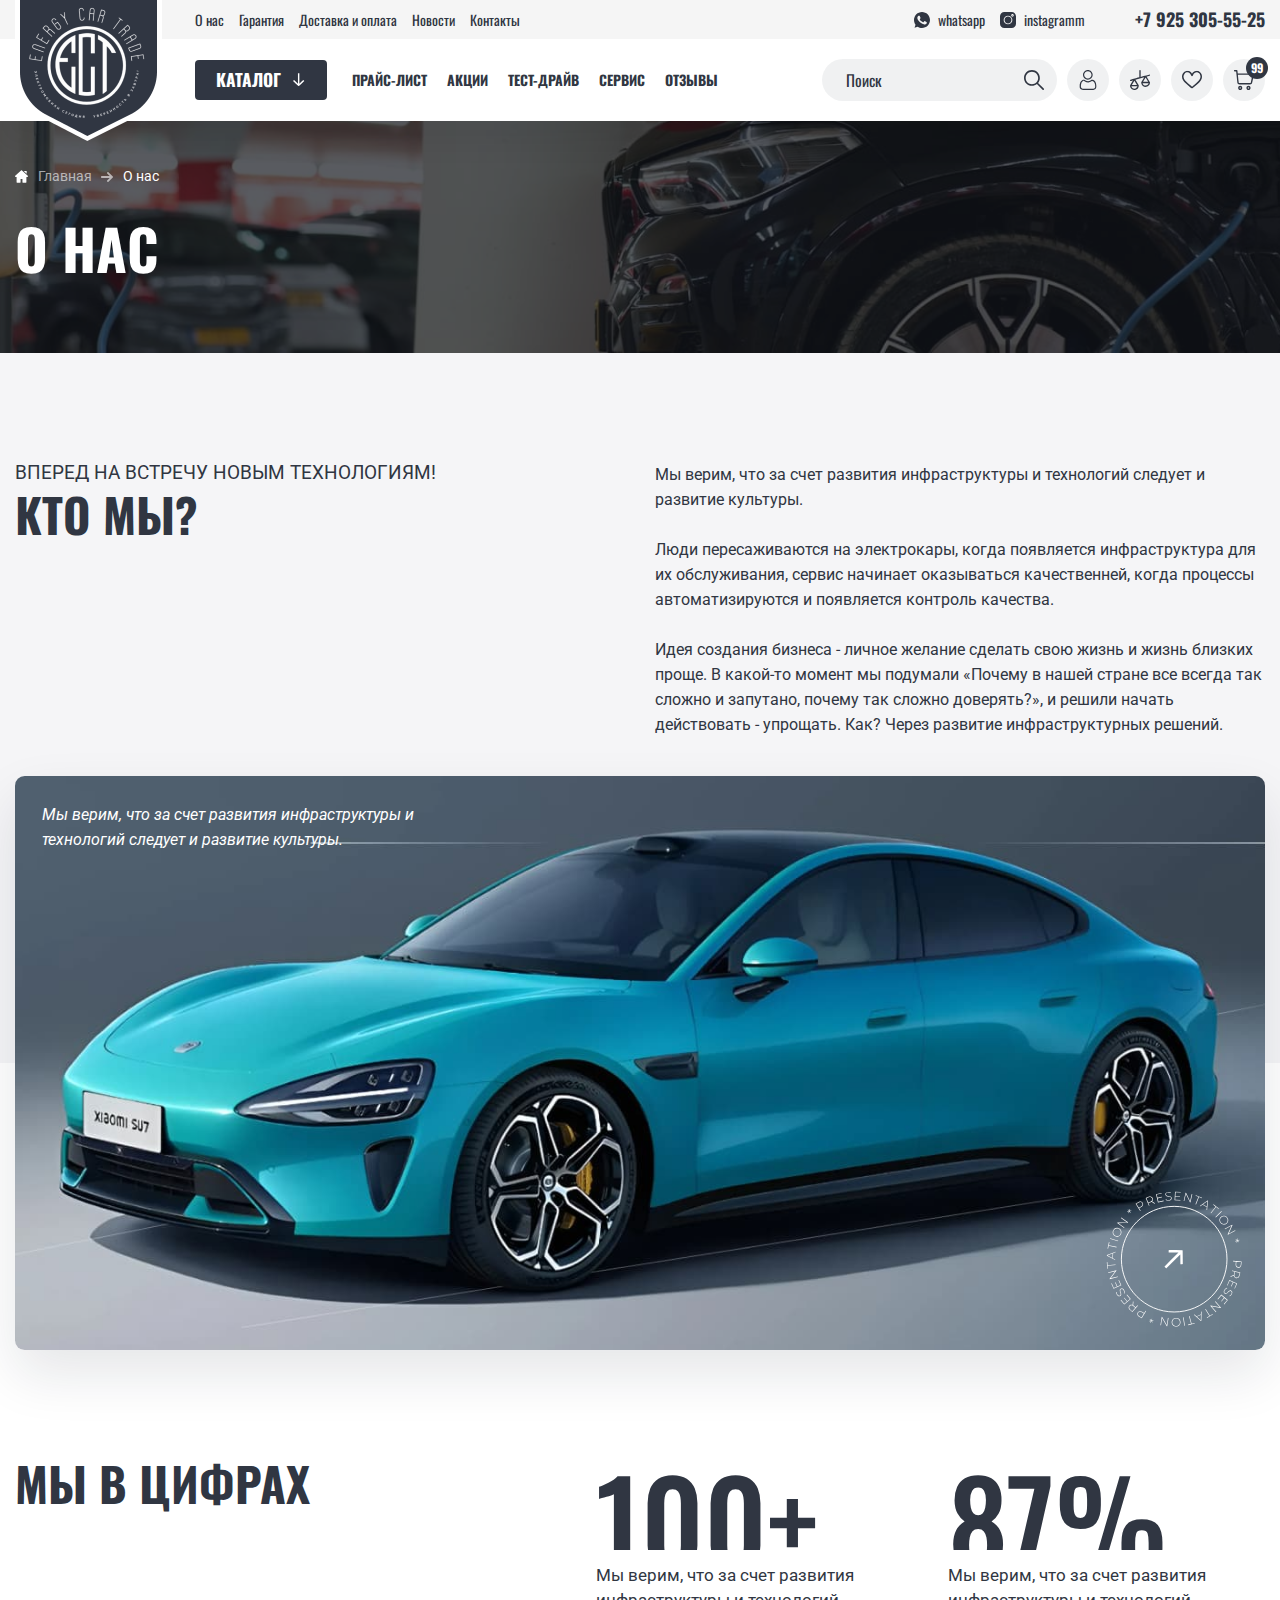
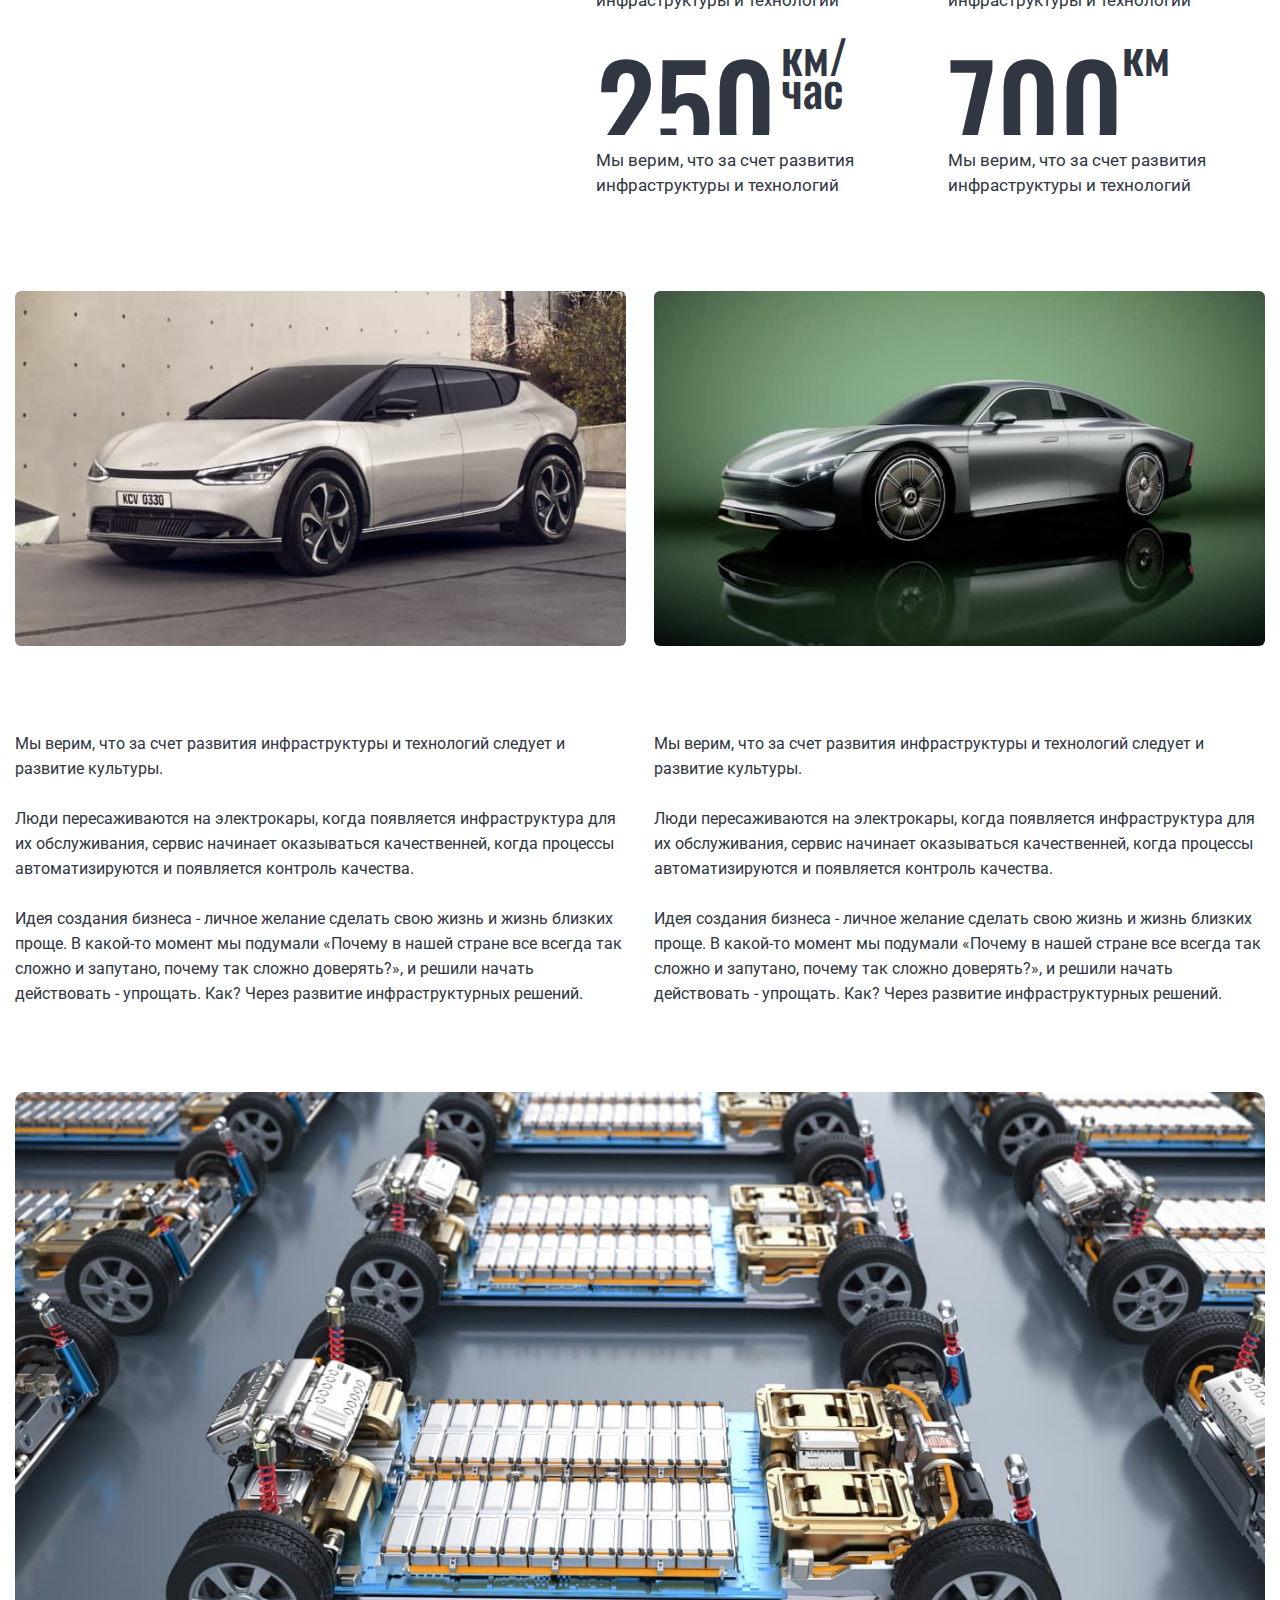
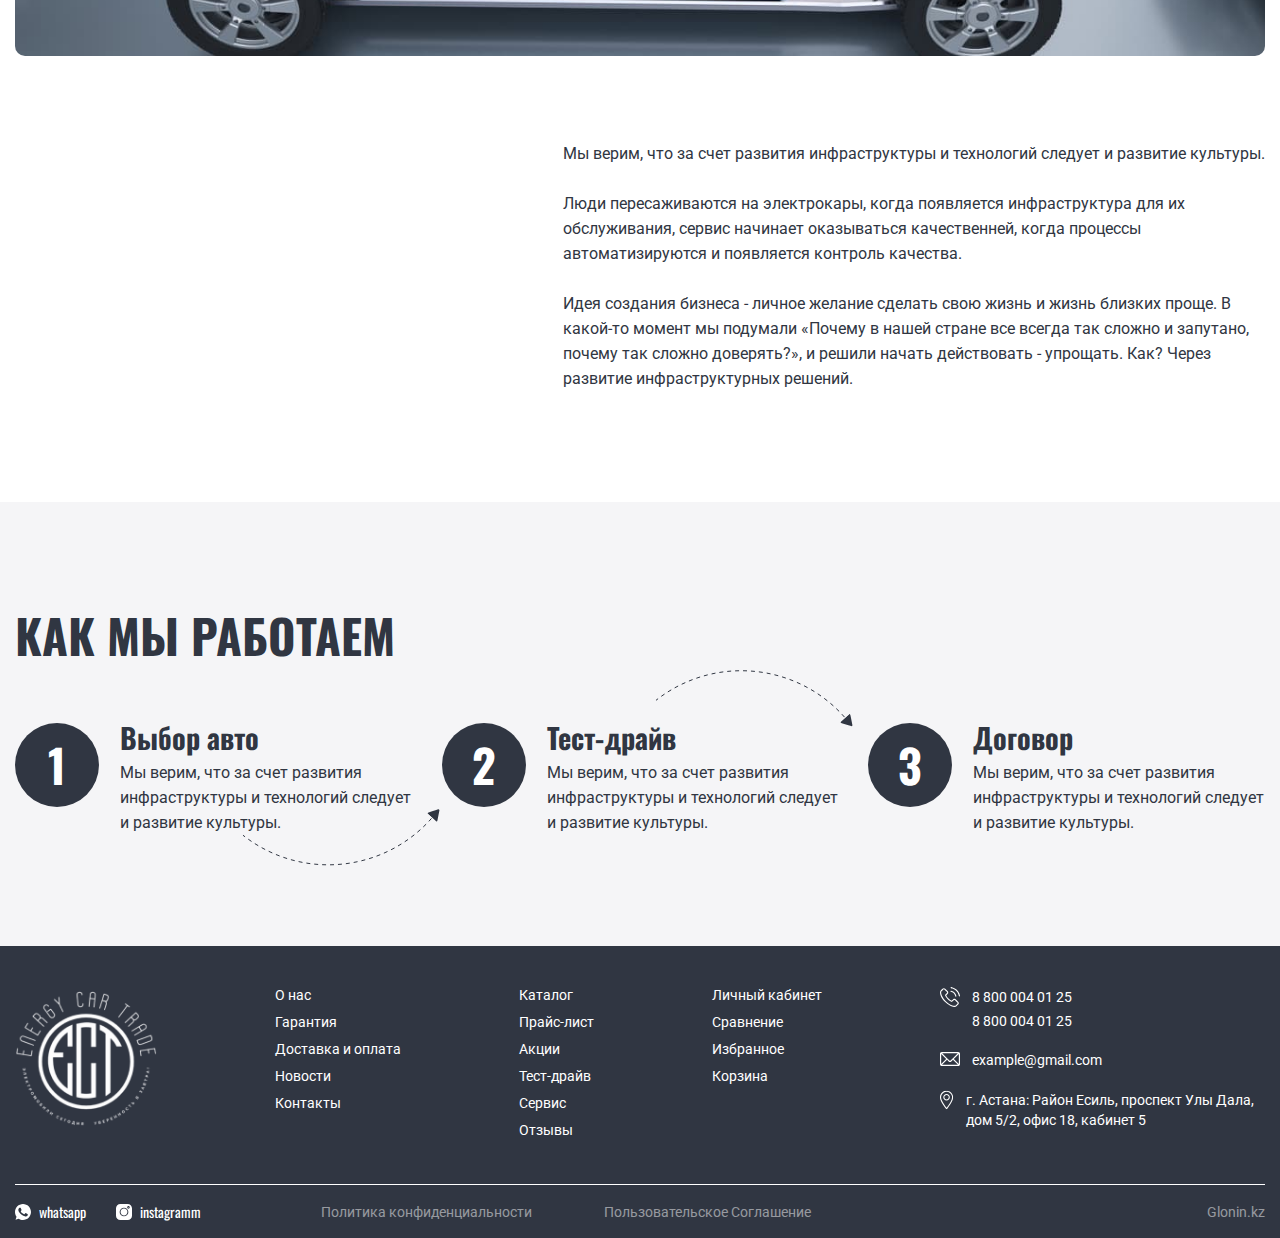
==== commit 1b31a9dd: "Add files via upload" ====
--- a/about.html
+++ b/about.html
@@ -2159,22 +2159,30 @@
                                     <ul class="links__list">
                                         <li class="links__list-item">
                                             <a class="links__list-link" href="#">
-                                                <svg width="24" height="24" viewBox="0 0 24 24" fill="none"
-                                                    xmlns="http://www.w3.org/2000/svg">
-                                                    <g clip-path="url(#clip0_2057_2512)">
-                                                        <path
-                                                            d="M21.2083 14.0711C21.8736 15.2847 22.1688 16.6013 22.3047 17.9602C22.375 18.6724 22.4031 19.394 22.3937 20.1109C22.3656 22.1726 20.8943 23.7517 18.8326 23.9485M21.2083 14.0711L21.2521 14.047C21.9219 15.2686 22.2182 16.5926 22.3545 17.9552L22.3545 17.9553C22.425 18.6695 22.4531 19.3929 22.4437 20.1116C22.4153 22.1991 20.9241 23.799 18.8374 23.9982M21.2083 14.0711C20.4679 12.7216 19.3762 11.8688 17.8299 11.6392L3.9782 23.2723M21.2083 14.0711L21.2521 14.047C20.5052 12.6855 19.4008 11.8219 17.8372 11.5898L17.8372 11.5898L17.8371 11.5897C17.2492 11.5044 16.6995 11.5459 16.1974 11.9225C16.0007 12.07 15.7914 12.1985 15.5805 12.328C15.5125 12.3697 15.4443 12.4116 15.3763 12.4542C14.3824 13.0663 13.3911 13.3721 12.4015 13.3733C11.4119 13.3744 10.4205 13.0709 9.42661 12.4588L9.42653 12.4587C9.29173 12.3761 9.15919 12.2887 9.02579 12.2007C8.98614 12.1745 8.9464 12.1483 8.90651 12.1222C8.73293 12.0084 8.557 11.8962 8.37474 11.7968L8.37428 11.7965C8.15423 11.6795 7.89169 11.5567 7.63485 11.5517L7.63481 11.5517C6.86235 11.5375 6.12298 11.7177 5.43149 12.0871L5.4314 12.0871C4.33539 12.6755 3.66836 13.6333 3.22051 14.7364L3.22048 14.7365C2.46277 16.6143 2.22775 18.5856 2.40642 20.5933C2.50621 21.7147 3.05814 22.6178 3.9782 23.2723M18.8374 23.9982C18.8374 23.9982 18.8375 23.9982 18.8375 23.9982L18.8326 23.9485M18.8374 23.9982L18.8326 23.9485M18.8374 23.9982C18.55 24.0265 18.2579 24.0406 17.9705 24.0406C17.9705 24.0406 17.9705 24.0406 17.9705 24.0406V23.9906C18.2563 23.9906 18.5468 23.9766 18.8326 23.9485M4.00718 23.2316C3.09816 22.5849 2.55462 21.6947 2.45622 20.5888C2.27817 18.5881 2.51245 16.6248 3.26684 14.7552C3.71198 13.6587 4.37266 12.7122 5.45505 12.1312L4.00718 23.2316ZM4.00718 23.2316L3.9782 23.2723M4.00718 23.2316L3.97814 23.2723C3.97816 23.2723 3.97818 23.2723 3.9782 23.2723M18.7794 22.4932L18.78 22.4931C19.9297 22.3597 20.7679 21.5614 20.9056 20.4283C21.0173 19.493 20.9337 18.5516 20.798 17.6206L20.798 17.6206C20.6578 16.6487 20.4293 15.6993 19.9601 14.8305L19.96 14.8304C19.4085 13.8061 18.6116 13.1453 17.4151 13.0761C17.3163 13.0719 17.1995 13.098 17.1143 13.1446C16.9096 13.2658 16.7133 13.3934 16.515 13.5222C16.3679 13.6178 16.2197 13.7141 16.0663 13.809L16.0662 13.8091C15.0948 14.4079 14.0423 14.7762 12.8998 14.8659M18.7794 22.4932L12.8959 14.8161M18.7794 22.4932C18.5288 22.5257 18.2733 22.5396 18.0173 22.5396H18.0063H17.9954H17.9844H17.9734H17.9624H17.9514H17.9405H17.9295H17.9185H17.9075H17.8965H17.8855H17.8746H17.8636H17.8526H17.8416H17.8306H17.8197H17.8087H17.7977H17.7867H17.7757H17.7647H17.7538H17.7428H17.7318H17.7208H17.7098H17.6989H17.6879H17.6769H17.6659H17.6549H17.6439H17.633H17.622H17.611H17.6H17.589H17.578H17.5671H17.5561H17.5451H17.5341H17.5231H17.5122H17.5012H17.4902H17.4792H17.4682H17.4572H17.4463H17.4353H17.4243H17.4133H17.4023H17.3914H17.3804H17.3694H17.3584H17.3474H17.3364H17.3255H17.3145H17.3035H17.2925H17.2815H17.2706H17.2596H17.2486H17.2376H17.2266H17.2156H17.2047H17.1937H17.1827H17.1717H17.1607H17.1497H17.1388H17.1278H17.1168H17.1058H17.0948H17.0839H17.0729H17.0619H17.0509H17.0399H17.0289H17.018H17.007H16.996H16.985H16.974H16.9631H16.9521H16.9411H16.9301H16.9191H16.9081H16.8972H16.8862H16.8752H16.8642H16.8532H16.8423H16.8313H16.8203H16.8093H16.7983H16.7873H16.7764H16.7654H16.7544H16.7434H16.7324H16.7215H16.7105H16.6995H16.6885H16.6775H16.6665H16.6556H16.6446H16.6336H16.6226H16.6116H16.6006H16.5897H16.5787H16.5677H16.5567H16.5457H16.5348H16.5238H16.5128H16.5018H16.4908H16.4798H16.4689H16.4579H16.4469H16.4359H16.4249H16.414H16.403H16.392H16.381H16.37H16.359H16.3481H16.3371H16.3261H16.3151H16.3041H16.2932H16.2822H16.2712H16.2602H16.2492H16.2382H16.2273H16.2163H16.2053H16.1943H16.1833H16.1723H16.1614H16.1504H16.1394H16.1284H16.1174H16.1065H16.0955H16.0845H16.0735H16.0625H16.0515H16.0406H16.0296H16.0186H16.0076H15.9966H15.9857H15.9747H15.9637H15.9527H15.9417H15.9307H15.9198H15.9088H15.8978H15.8868H15.8758H15.8649H15.8539H15.8429H15.8319H15.8209H15.8099H15.799H15.788H15.777H15.766H15.755H15.744H15.7331H15.7221H15.7111H15.7001H15.6891H15.6782H15.6672H15.6562H15.6452H15.6342H15.6232H15.6123H15.6013H15.5903H15.5793H15.5683H15.5574H15.5464H15.5354H15.5244H15.5134H15.5024H15.4915H15.4805H15.4695H15.4585H15.4475H15.4366H15.4256H15.4146H15.4036H15.3926H15.3816H15.3707H15.3597H15.3487H15.3377H15.3267H15.3158H15.3048H15.2938H15.2828H15.2718H15.2608H15.2499H15.2389H15.2279H15.2169H15.2059H15.1949H15.184H15.173H15.162H15.151H15.14H15.1291H15.1181H15.1071H15.0961H15.0851H15.0741H15.0632H15.0522H15.0412H15.0302H15.0192H15.0083H14.9973H14.9863H14.9753H14.9643H14.9533H14.9424H14.9314H14.9204H14.9094H14.8984H14.8875H14.8765H14.8655H14.8545H14.8435H14.8325H14.8216H14.8106H14.7996H14.7886H14.7776H14.7666H14.7557H14.7447H14.7337H14.7227H14.7117H14.7008H14.6898H14.6788H14.6678H14.6568H14.6458H14.6349H14.6239H14.6129H14.6019H14.5909H14.58H14.569H14.558H14.547H14.536H14.525H14.5141H14.5031H14.4921H14.4811H14.4701H14.4592H14.4482H14.4372H14.4262H14.4152H14.4042H14.3933H14.3823H14.3713H14.3603H14.3493H14.3383H14.3274H14.3164H14.3054H14.2944H14.2834H14.2725H14.2615H14.2505H14.2395H14.2285H14.2175H14.2066H14.1956H14.1846H14.1736H14.1626H14.1517H14.1407H14.1297H14.1187H14.1077H14.0967H14.0858H14.0748H14.0638H14.0528H14.0418H14.0309H14.0199H14.0089H13.9979H13.9869H13.9759H13.965H13.954H13.943H13.932H13.921H13.91H13.8991H13.8881H13.8771H13.8661H13.8551H13.8442H13.8332H13.8222H13.8112H13.8002H13.7892H13.7783H13.7673H13.7563H13.7453H13.7343H13.7234H13.7124H13.7014H13.6904H13.6794H13.6684H13.6575H13.6465H13.6355H13.6245H13.6135H13.6026H13.5916H13.5806H13.5696H13.5586H13.5476H13.5367H13.5257H13.5147H13.5037H13.4927H13.4817H13.4708H13.4598H13.4488H13.4378H13.4268H13.4159H13.4049H13.3939H13.3829H13.3719H13.3609H13.35H13.339H13.328H13.317H13.306H13.2951H13.2841H13.2731H13.2621H13.2511H13.2401H13.2292H13.2182H13.2072H13.1962H13.1852H13.1743H13.1633H13.1523H13.1413H13.1303H13.1193H13.1084H13.0974H13.0864H13.0754H13.0644H13.0534H13.0425H13.0315H13.0205H13.0095H12.9985H12.9876H12.9766H12.9656H12.9546H12.9436H12.9326H12.9217H12.9107H12.8997H12.8887H12.8777H12.8668H12.8558H12.8448H12.8338H12.8228H12.8118H12.8009H12.7899H12.7789H12.7679H12.7569H12.746H12.735H12.724H12.713H12.702H12.691H12.6801H12.6691H12.6581H12.6471H12.6361H12.6252H12.6142H12.6032H12.5922H12.5812H12.5702H12.5593H12.5483H12.5373H12.5263H12.5153H12.5043H12.4934H12.4824H12.4714H12.4604H12.4494H12.4385H12.4275H12.4165H12.4055H12.3945H12.3834H12.3722H12.3611H12.3499H12.3388H12.3276H12.3165H12.3054H12.2942H12.2831H12.2719H12.2608H12.2496H12.2385H12.2273H12.2162H12.205H12.1939H12.1827H12.1716H12.1604H12.1493H12.1381H12.127H12.1158H12.1047H12.0935H12.0824H12.0712H12.0601H12.0489H12.0378H12.0266H12.0155H12.0043H11.9932H11.982H11.9709H11.9597H11.9486H11.9374H11.9263H11.9151H11.904H11.8928H11.8817H11.8705H11.8594H11.8482H11.8371H11.8259H11.8148H11.8036H11.7925H11.7813H11.7701H11.759H11.7478H11.7367H11.7255H11.7144H11.7032H11.6921H11.6809H11.6698H11.6586H11.6475H11.6363H11.6252H11.614H11.6028H11.5917H11.5805H11.5694H11.5582H11.5471H11.5359H11.5248H11.5136H11.5025H11.4913H11.4802H11.469H11.4578H11.4467H11.4355H11.4244H11.4132H11.4021H11.3909H11.3798H11.3686H11.3574H11.3463H11.3351H11.324H11.3128H11.3017H11.2905H11.2793H11.2682H11.257H11.2459H11.2347H11.2236H11.2124H11.2013H11.1901H11.1789H11.1678H11.1566H11.1455H11.1343H11.1232H11.112H11.1008H11.0897H11.0785H11.0674H11.0562H11.045H11.0339H11.0227H11.0116H11.0004H10.9893H10.9781H10.9669H10.9558H10.9446H10.9335H10.9223H10.9111H10.9H10.8888H10.8777H10.8665H10.8553H10.8442H10.833H10.8219H10.8107H10.7995H10.7884H10.7772H10.7661H10.7549H10.7437H10.7326H10.7214H10.7103H10.6991H10.6879H10.6768H10.6656H10.6545H10.6433H10.6321H10.621H10.6098H10.5987H10.5875H10.5763H10.5652H10.554H10.5428H10.5317H10.5205H10.5094H10.4982H10.487H10.4759H10.4647H10.4536H10.4424H10.4312H10.4201H10.4089H10.3977H10.3866H10.3754H10.3642H10.3531H10.3419H10.3308H10.3196H10.3084H10.2973H10.2861H10.2749H10.2638H10.2526H10.2415H10.2303H10.2191H10.208H10.1968H10.1856H10.1745H10.1633H10.1521H10.141H10.1298H10.1187H10.1075H10.0963H10.0852H10.074H10.0628H10.0517H10.0405H10.0293H10.0182H10.007H9.99584H9.98468H9.97351H9.96235H9.95118H9.94001H9.92885H9.91768H9.90652H9.89535H9.88419H9.87302H9.86186H9.85069H9.83952H9.82836H9.81719H9.80603H9.79486H9.78369H9.77253H9.76136H9.7502H9.73903H9.72786H9.7167H9.70553H9.69436H9.6832H9.67203H9.66086H9.6497H9.63853H9.62736H9.6162H9.60503H9.59386H9.5827H9.57153H9.56036H9.54919H9.53803H9.52686H9.51569H9.50452H9.49336H9.48219H9.47102H9.45985H9.44869H9.43752H9.42635H9.41518H9.40401H9.39285H9.38168H9.37051H9.35934H9.34817H9.33701H9.32584H9.31467H9.3035H9.29233H9.28116H9.26999H9.25883H9.24766H9.23649H9.22532H9.21415H9.20298H9.19181H9.18064H9.16948H9.15831H9.14714H9.13597H9.1248H9.11363H9.10246H9.09129H9.08012H9.06895H9.05778H9.04661H9.03544H9.02427H9.0131H9.00194H8.99077H8.9796H8.96843H8.95726H8.94609H8.93492H8.92375H8.91258H8.90141H8.89024H8.87907H8.8679H8.85673H8.84556H8.83438H8.82321H8.81204H8.80087H8.7897H8.77853H8.76736H8.75619H8.74502H8.73385H8.72268H8.71151H8.70034H8.68917H8.678H8.66683H8.65565H8.64448H8.63331H8.62214H8.61097H8.5998H8.58863H8.57746H8.56629H8.55511H8.54394H8.53277H8.5216H8.51043H8.49926H8.48809H8.47691H8.46574H8.45457H8.4434H8.43223H8.42106H8.40989H8.39871H8.38754H8.37637H8.3652H8.35403H8.34285H8.33168H8.32051H8.30934H8.29817H8.28699H8.27582H8.26465H8.25348H8.24231H8.23113H8.21996H8.20879H8.19762H8.18644H8.17527H8.1641H8.15293H8.14176H8.13058H8.11941H8.10824H8.09707H8.08589H8.07472H8.06355H8.05238H8.0412H8.03003H8.01886H8.00768H7.99651H7.98534H7.97417H7.96299H7.95182H7.94065H7.92947H7.9183H7.90713H7.89596H7.88478H7.87361H7.86244H7.85126H7.84009H7.82892H7.81774H7.80657H7.7954H7.78422H7.77305H7.76188H7.75071H7.73953H7.72836H7.71719H7.70601H7.69484H7.68367H7.67249H7.66132H7.65015H7.63897H7.6278H7.61662H7.60545H7.59428H7.5831H7.57193H7.56076H7.54958H7.53841H7.52724H7.51606H7.50489H7.49372H7.48254H7.47137H7.46019H7.44902H7.43785H7.42667H7.4155H7.40433H7.39315H7.38198H7.3708H7.35963H7.34846H7.33728H7.32611H7.31493H7.30376H7.29259H7.28141H7.27024H7.25907H7.24789H7.23672H7.22554H7.21437H7.2032H7.19202H7.18085H7.16967H7.1585H7.14733H7.13615H7.12498H7.1138H7.10263H7.09145H7.08028H7.06911H7.05793H7.04676H7.03558H7.02441H7.01324H7.00206H6.99089H6.97971H6.96854H6.95737H6.94619H6.93502H6.92384H6.91267H6.90149H6.89032H6.87915H6.86797H6.8568H6.84562H6.83445H6.82328H6.8121H6.80093H6.78975H6.77858H6.7674H6.75623H6.74506H6.73388H6.72271H6.71153H6.70036H6.68918H6.67801C6.06425 22.5396 5.47992 22.4466 4.95695 22.1163L4.95692 22.1162C4.2364 21.6619 3.88345 20.9797 3.86505 20.1566L3.86505 20.1565C3.82296 18.515 3.95879 16.8923 4.59226 15.3553L4.5923 15.3552C4.90915 14.5817 5.33934 13.8815 6.08907 13.4491M18.7794 22.4932L4.54603 15.3362C4.86466 14.5584 5.30042 13.8462 6.06419 13.4057M12.8998 14.8659L12.8959 14.8161M12.8998 14.8659C12.8998 14.8659 12.8998 14.8659 12.8998 14.8659L12.8959 14.8161M12.8998 14.8659C11.3411 14.9887 9.91543 14.5586 8.60519 13.7291L8.60509 13.729C8.50147 13.6631 8.39864 13.5968 8.29595 13.5306C8.09113 13.3986 7.88689 13.2669 7.67807 13.1391L7.67767 13.1389C7.60923 13.0961 7.52023 13.067 7.44715 13.0668M12.8959 14.8161C11.3496 14.9379 9.93455 14.5115 8.63193 13.6868C8.52885 13.6212 8.42628 13.5551 8.32372 13.489C8.11859 13.3568 7.91347 13.2245 7.70417 13.0965C7.6292 13.0496 7.5308 13.0168 7.44646 13.0168M7.44715 13.0668C7.44739 13.0668 7.44764 13.0668 7.44789 13.0668L7.44646 13.0168M7.44715 13.0668C7.44692 13.0668 7.44669 13.0668 7.44646 13.0668V13.0168M7.44715 13.0668C6.96372 13.0807 6.50814 13.2096 6.08907 13.4491M7.44646 13.0168C6.95446 13.0309 6.49058 13.1621 6.06419 13.4057M6.06419 13.4057L6.08917 13.449C6.08913 13.449 6.0891 13.4491 6.08907 13.4491M6.06419 13.4057L6.08899 13.4491C6.08902 13.4491 6.08904 13.4491 6.08907 13.4491"
-                                                            fill="#303642" stroke="#303642" stroke-width="0.1" />
-                                                        <path
-                                                            d="M6.4125 5.69218L6.41249 5.69232C6.36523 8.8542 8.94062 11.6 12.2209 11.6189C15.3683 11.6378 18.0812 9.0627 18.0814 5.81995C18.1285 2.63366 15.4959 0.0114265 12.3674 -0.0500094L12.3673 -0.0500111C9.15804 -0.106729 6.46921 2.51122 6.4125 5.69218ZM12.2447 1.46505C14.6443 1.46042 16.5711 3.37794 16.5757 5.78219C16.5803 8.17698 14.6536 10.1085 12.2541 10.1085C9.85909 10.1039 7.94614 8.19562 7.93224 5.80055C7.91835 3.4013 9.84029 1.47437 12.2447 1.46505Z"
-                                                            fill="#303642" stroke="#303642" stroke-width="0.1" />
+                                                <?xml version="1.0" encoding="utf-8"?>
+                                                <!-- Generator: Adobe Illustrator 22.0.0, SVG Export Plug-In . SVG Version: 6.00 Build 0)  -->
+                                                <svg version="1.1" id="Layer_1" xmlns="http://www.w3.org/2000/svg"
+                                                    xmlns:xlink="http://www.w3.org/1999/xlink" x="0px" y="0px"
+                                                    viewBox="0 0 24 24" style="enable-background:new 0 0 24 24;"
+                                                    xml:space="preserve">
+                                                    <style type="text/css">
+                                                        .st0 {
+                                                            fill: #303642;
+                                                        }
+                                                    </style>
+                                                    <g>
+                                                        <path class="st0" d="M12,24c-1.9,0-3.8,0-5.7,0c-1,0-1.9-0.2-2.7-0.8c-0.9-0.6-1.5-1.5-1.6-2.6c-0.2-2,0.1-4,0.8-5.8
+                                                        c0.4-1.1,1.1-2.1,2.2-2.6c0.7-0.4,1.4-0.5,2.2-0.5c0.2,0,0.5,0.1,0.7,0.2C8.3,12,8.7,12.3,9,12.5c2,1.2,4,1.2,6,0
+                                                        c0.2-0.1,0.5-0.3,0.7-0.5c0.6-0.5,1.3-0.5,2-0.3c1.4,0.3,2.4,1.1,3.1,2.4c0.7,1.2,1,2.5,1.1,3.9c0.1,0.7,0.1,1.4,0.1,2.2
+                                                        c0,2.1-1.5,3.6-3.6,3.8c-0.3,0-0.6,0-0.9,0C15.7,24,13.8,24,12,24z M12,22.6c1.9,0,3.7,0,5.6,0c0.3,0,0.5,0,0.8,0
+                                                        c1.2-0.1,2-1,2.2-2.1c0.1-0.9,0-1.9-0.1-2.8c-0.1-1-0.4-1.9-0.9-2.8c-0.6-1-1.4-1.7-2.6-1.8c-0.1,0-0.2,0-0.3,0.1
+                                                        c-0.4,0.2-0.7,0.4-1,0.7c-1,0.6-2,1-3.1,1c-1.5,0.1-3-0.3-4.3-1.1c-0.3-0.2-0.6-0.4-0.9-0.6C7.2,13,7.1,13,7.1,13
+                                                        c-0.5,0-1,0.1-1.4,0.4c-0.8,0.4-1.2,1.2-1.5,1.9c-0.6,1.5-0.8,3.2-0.7,4.8c0,1,0.5,1.7,1.4,2.1c0.5,0.2,1,0.3,1.5,0.3
+                                                        C8.2,22.6,10.1,22.6,12,22.6z" />
+                                                        <path class="st0"
+                                                            d="M17.6,5.8c0,3.2-2.6,5.8-5.8,5.8c-3.2,0-5.8-2.6-5.8-5.8C6.1,2.6,8.7,0,11.9,0C15.1,0,17.6,2.6,17.6,5.8z
+                                                         M16.2,5.8c0-2.4-2-4.4-4.4-4.4c-2.4,0-4.4,1.9-4.4,4.4c0,2.4,1.9,4.4,4.4,4.4C14.3,10.2,16.2,8.2,16.2,5.8z" />
                                                     </g>
-                                                    <defs>
-                                                        <clipPath id="clip0_2057_2512">
-                                                            <rect width="19.9984" height="24" fill="white"
-                                                                transform="translate(2.39999)" />
-                                                        </clipPath>
-                                                    </defs>
                                                 </svg>
                                             </a>
                                         </li>
@@ -2243,7 +2251,2332 @@
                     </div>
                 </div>
             </div>
+        </div>
+        <div class="header__mobile mheader">
+            <div class="mheader__heading mheader-heading">
+                <a class="mheader-heading__logo logo" href="#">
+                    <picture class="logo__img">
+                        <img class="logo__img-image" src="images/header-logo.png" alt="logo">
+                    </picture>
+                </a>
+                <div class="mheader__wrp">
+                    <div class="mheader-heading__icons icons">
+                        <ul class="icons__list">
+                            <li class="icons__list-item">
+                                <a class="icons__list-link" href="#">
+                                    <?xml version="1.0" encoding="utf-8"?>
+                                    <!-- Generator: Adobe Illustrator 22.0.0, SVG Export Plug-In . SVG Version: 6.00 Build 0)  -->
+                                    <svg version="1.1" id="Layer_1" xmlns="http://www.w3.org/2000/svg"
+                                        xmlns:xlink="http://www.w3.org/1999/xlink" x="0px" y="0px" viewBox="0 0 24 24"
+                                        style="enable-background:new 0 0 24 24;" xml:space="preserve">
+                                        <style type="text/css">
+                                            .st0 {
+                                                fill: #303642;
+                                            }
+                                        </style>
+                                        <g>
+                                            <path class="st0" d="M12,24c-1.9,0-3.8,0-5.7,0c-1,0-1.9-0.2-2.7-0.8c-0.9-0.6-1.5-1.5-1.6-2.6c-0.2-2,0.1-4,0.8-5.8
+                                            c0.4-1.1,1.1-2.1,2.2-2.6c0.7-0.4,1.4-0.5,2.2-0.5c0.2,0,0.5,0.1,0.7,0.2C8.3,12,8.7,12.3,9,12.5c2,1.2,4,1.2,6,0
+                                            c0.2-0.1,0.5-0.3,0.7-0.5c0.6-0.5,1.3-0.5,2-0.3c1.4,0.3,2.4,1.1,3.1,2.4c0.7,1.2,1,2.5,1.1,3.9c0.1,0.7,0.1,1.4,0.1,2.2
+                                            c0,2.1-1.5,3.6-3.6,3.8c-0.3,0-0.6,0-0.9,0C15.7,24,13.8,24,12,24z M12,22.6c1.9,0,3.7,0,5.6,0c0.3,0,0.5,0,0.8,0
+                                            c1.2-0.1,2-1,2.2-2.1c0.1-0.9,0-1.9-0.1-2.8c-0.1-1-0.4-1.9-0.9-2.8c-0.6-1-1.4-1.7-2.6-1.8c-0.1,0-0.2,0-0.3,0.1
+                                            c-0.4,0.2-0.7,0.4-1,0.7c-1,0.6-2,1-3.1,1c-1.5,0.1-3-0.3-4.3-1.1c-0.3-0.2-0.6-0.4-0.9-0.6C7.2,13,7.1,13,7.1,13
+                                            c-0.5,0-1,0.1-1.4,0.4c-0.8,0.4-1.2,1.2-1.5,1.9c-0.6,1.5-0.8,3.2-0.7,4.8c0,1,0.5,1.7,1.4,2.1c0.5,0.2,1,0.3,1.5,0.3
+                                            C8.2,22.6,10.1,22.6,12,22.6z" />
+                                            <path class="st0"
+                                                d="M17.6,5.8c0,3.2-2.6,5.8-5.8,5.8c-3.2,0-5.8-2.6-5.8-5.8C6.1,2.6,8.7,0,11.9,0C15.1,0,17.6,2.6,17.6,5.8z
+                                             M16.2,5.8c0-2.4-2-4.4-4.4-4.4c-2.4,0-4.4,1.9-4.4,4.4c0,2.4,1.9,4.4,4.4,4.4C14.3,10.2,16.2,8.2,16.2,5.8z" />
+                                        </g>
+                                    </svg>
+                                </a>
+                            </li>
+                        </ul>
+                    </div>
+                    <div class="mheader__search search">
+                        <form class="search__form search-form" action="#">
+                            <input class="search-form__input" type="text" placeholder="Поиск">
+                            <button class="search-form__button" type="submit">
+                                <svg width="20" height="20" viewBox="0 0 20 20" fill="none"
+                                    xmlns="http://www.w3.org/2000/svg">
+                                    <g clip-path="url(#clip0_2001_128)">
+                                        <path
+                                            d="M19.7556 18.5786L14.0682 12.8912C15.1699 11.5304 15.8332 9.80119 15.8332 7.91789C15.8332 3.55293 12.2815 0.00128174 7.91656 0.00128174C3.55161 0.00128174 0 3.55289 0 7.91785C0 12.2828 3.55165 15.8345 7.9166 15.8345C9.7999 15.8345 11.5291 15.1711 12.8899 14.0695L18.5773 19.7569C18.7398 19.9194 18.9531 20.0011 19.1665 20.0011C19.3798 20.0011 19.5932 19.9194 19.7557 19.7569C20.0815 19.4311 20.0815 18.9044 19.7556 18.5786ZM7.9166 14.1678C4.46996 14.1678 1.66666 11.3645 1.66666 7.91785C1.66666 4.4712 4.46996 1.66791 7.9166 1.66791C11.3632 1.66791 14.1665 4.4712 14.1665 7.91785C14.1665 11.3645 11.3632 14.1678 7.9166 14.1678Z"
+                                            fill="#303642"></path>
+                                    </g>
+                                    <defs>
+                                        <clipPath id="clip0_2001_128">
+                                            <rect width="20" height="20" fill="white"></rect>
+                                        </clipPath>
+                                    </defs>
+                                </svg>
+                            </button>
+                        </form>
+                        <div class="search__close">
+                            <svg width="20" height="20" viewBox="0 0 20 20" fill="none"
+                                xmlns="http://www.w3.org/2000/svg">
+                                <rect width="25.7117" height="2.57117"
+                                    transform="matrix(0.707072 0.707141 -0.707072 0.707141 1.81799 0)" fill="#303642">
+                                </rect>
+                                <rect width="25.7117" height="2.57117"
+                                    transform="matrix(-0.707072 0.707141 -0.707072 -0.707141 19.9996 1.81818)"
+                                    fill="#303642"></rect>
+                            </svg>
+                        </div>
+                    </div>
+                </div>
+                <div class="mheader-heading__burger burger">
+                    <svg width="40" height="40" viewBox="0 0 40 40" fill="none" xmlns="http://www.w3.org/2000/svg">
+                        <rect width="40" height="40" rx="4" fill="#303642" />
+                        <rect x="9" y="9" width="22" height="2" rx="1" fill="white" />
+                        <rect x="9" y="19" width="22" height="2" rx="1" fill="white" />
+                        <rect x="9" y="29" width="22" height="2" rx="1" fill="white" />
+                    </svg>
+                    <svg width="40" height="40" viewBox="0 0 40 40" fill="none" xmlns="http://www.w3.org/2000/svg">
+                        <rect width="40" height="40" rx="4" fill="#303642" />
+                        <rect x="9.9577" y="8.54333" width="30.404" height="2" rx="1"
+                            transform="rotate(45 9.9577 8.54333)" fill="white" />
+                        <rect x="31.4566" y="9.95764" width="30.404" height="2" rx="1"
+                            transform="rotate(135 31.4566 9.95764)" fill="white" />
+                    </svg>
+                </div>
+            </div>
+            <div class="mheader__inner">
+                <div class="mheader__wrapper">
+                    <div class="mheader__ctl ctl">
+                        <div class="ctl__button btn btn--black btn--menu">
+                            <span>
+                                Каталог
+                            </span>
+                            <svg width="19" height="16" viewBox="0 0 19 16" fill="none"
+                                xmlns="http://www.w3.org/2000/svg">
+                                <path
+                                    d="M11.4217 -9.08515e-07C11.0046 0.444334 10.5726 0.908331 10.1294 1.37626C11.8685 3.21258 13.63 5.0725 15.3915 6.93242C15.384 6.94814 15.3766 6.96387 15.3691 6.9796C10.2486 6.9796 5.12805 6.9796 -0.00366132 6.9796C-0.00366138 7.65987 -0.00366144 8.32047 -0.0036615 9.0086C5.11688 9.0086 10.2411 9.0086 15.4138 9.0086C13.6151 10.9078 11.8574 12.7638 10.1071 14.6119C10.5614 15.0917 10.9971 15.5557 11.4217 16C13.9428 13.3379 16.4789 10.6601 18.9963 8.00197C16.4826 5.34382 13.9503 2.66601 11.4217 -9.08515e-07Z"
+                                    fill="white" />
+                            </svg>
 
+                        </div>
+                        <div class="ctl__collection collection">
+                            <div class="collection__wrapper">
+                                <div class="collection__button btn btn--black btn--menu">
+                                    <svg width="19" height="16" viewBox="0 0 19 16" fill="none"
+                                        xmlns="http://www.w3.org/2000/svg">
+                                        <path
+                                            d="M7.57834 -9.08515e-07C7.99543 0.444334 8.42742 0.908331 8.87058 1.37626C7.13146 3.21258 5.36999 5.0725 3.60852 6.93242C3.61597 6.94814 3.62342 6.96387 3.63087 6.9796C8.75141 6.9796 13.8719 6.9796 19.0037 6.9796C19.0037 7.65987 19.0037 8.32047 19.0037 9.0086C13.8831 9.0086 8.75886 9.0086 3.58618 9.0086C5.38489 10.9078 7.14263 12.7638 8.89292 14.6119C8.43859 15.0917 8.00288 15.5557 7.57834 16C5.05717 13.3379 2.52111 10.6601 0.00366332 8.00197C2.51738 5.34382 5.04972 2.66601 7.57834 -9.08515e-07Z"
+                                            fill="white" />
+                                    </svg>
+                                    <span>
+                                        Каталог
+                                    </span>
+                                </div>
+                                <ul class="collection__list collection-list">
+                                    <li class="collection-list__item " id="0">
+                                        <svg width="30" height="30" viewBox="0 0 30 30" fill="none"
+                                            xmlns="http://www.w3.org/2000/svg">
+                                            <g clip-path="url(#clip0_90_11099)">
+                                                <path
+                                                    d="M4.74883 26.7296C4.36035 26.7296 3.96517 26.7229 3.5566 26.7162C2.16343 26.6827 1.22572 25.7249 1.21232 24.3251C1.21232 24.1844 1.21232 24.0437 1.21232 23.9031C1.21232 23.6285 1.21902 23.3405 1.19893 23.0591C1.19223 22.9788 1.13195 22.8649 1.07167 22.818C0.361688 22.2956 0 21.5856 0 20.7082C0 19.1476 0 17.9486 0 16.8234C0 15.4637 0.455459 14.2648 1.35968 13.2534C1.6008 12.9855 1.83523 12.7109 2.08305 12.4228C2.14334 12.3559 2.20362 12.2889 2.2639 12.2152H2.2572C2.07636 12.2018 1.90891 12.1951 1.74816 12.1683C0.884126 12.0277 0.288011 11.3445 0.254521 10.4604C0.254521 10.4202 0.254521 10.3867 0.254521 10.3465C0.254521 10.2929 0.254521 10.246 0.254521 10.1991C0.19424 9.58962 0.35499 9.04709 0.70998 8.65861C1.07167 8.26343 1.6008 8.0558 2.23711 8.0558C2.32418 8.0558 2.41795 8.0625 2.50502 8.06919C3.02076 8.11608 3.34896 8.45097 3.34896 8.91983C3.34896 9.40208 3.01407 9.73698 2.49833 9.76377C2.47823 9.76377 2.45814 9.76377 2.43135 9.76377H2.39116C2.16343 9.77047 2.00938 9.81735 1.9424 9.91112C1.87542 10.0049 1.87542 10.1656 1.9491 10.3934C1.95579 10.4135 2.00938 10.4537 2.03617 10.4737C2.04287 10.4804 2.04956 10.4871 2.05626 10.4871H2.07636C2.08975 10.4871 2.09645 10.4871 2.10985 10.4871C2.31748 10.5072 2.48493 10.5206 2.61219 10.5206C2.9136 10.5206 2.94039 10.4871 3.15472 9.79726V9.79056C3.2418 9.50925 3.32217 9.23463 3.40924 8.95332C3.62358 8.26343 3.83791 7.53336 4.08573 6.83008C4.8359 4.70684 6.83188 3.26678 9.06229 3.25339C11.0784 3.24669 13.0944 3.23999 15.0703 3.23999C17.0261 3.23999 18.9953 3.24669 20.9176 3.25339C23.2887 3.26678 25.3048 4.814 26.0415 7.19846C26.3295 8.12278 26.6644 9.21454 26.9859 10.2996C27.0395 10.4871 27.0931 10.5072 27.1668 10.5072C27.1869 10.5072 27.207 10.5072 27.2271 10.5005C27.2739 10.4938 27.3141 10.4938 27.3744 10.4938C27.4079 10.4938 27.4481 10.4938 27.4816 10.4938C27.5151 10.4938 27.5486 10.4938 27.582 10.4938C27.8366 10.4938 27.9906 10.4537 28.0576 10.3733C28.1179 10.2929 28.1112 10.1322 28.0442 9.89103C28.0308 9.86424 27.9437 9.79726 27.85 9.77047C27.8098 9.75707 27.7629 9.75707 27.6959 9.75707C27.6691 9.75707 27.6423 9.75707 27.6088 9.75707C27.5754 9.75707 27.5486 9.75707 27.5151 9.75707C27.4749 9.75707 27.4347 9.75707 27.4012 9.75037C26.9859 9.71018 26.6845 9.41548 26.6443 9.0069C26.6042 8.56484 26.8453 8.19645 27.2271 8.11608C27.428 8.07589 27.6289 8.0491 27.8232 8.0491C28.7743 8.0491 29.4575 8.55814 29.6584 9.40878C29.7589 9.83075 29.7589 10.3398 29.6584 10.8555C29.5044 11.6392 28.8346 12.1683 27.9437 12.2018C27.8902 12.2018 27.8366 12.2018 27.7763 12.2018C27.7562 12.2018 27.7428 12.2018 27.7227 12.2018C27.7763 12.2621 27.8299 12.3224 27.8768 12.3894C28.1045 12.664 28.3255 12.9185 28.5532 13.1663C29.5244 14.2246 30.0067 15.4972 29.9866 16.9439C29.9732 17.9821 29.9799 19.0337 29.9799 20.0518V20.6948C29.9799 21.5588 29.6249 22.2688 28.9149 22.8113C28.848 22.8649 28.781 22.9922 28.7743 23.0859C28.7609 23.3137 28.7609 23.5414 28.7609 23.7691C28.7609 24.1107 28.7609 24.459 28.714 24.8006C28.58 25.879 27.7227 26.6626 26.6376 26.7028C26.1621 26.7229 25.6932 26.7296 25.2378 26.7296C24.7689 26.7296 24.3001 26.7162 23.8446 26.6961C22.6993 26.6425 21.775 25.678 21.7482 24.4925C21.7415 24.1978 21.7415 23.9031 21.7415 23.5883C21.7415 23.4878 21.7415 23.3873 21.7415 23.2802H8.21165V23.5146C8.21165 23.7825 8.21165 24.0504 8.21165 24.3117C8.20496 25.7383 7.29404 26.676 5.88078 26.7095C5.52579 26.7296 5.13731 26.7296 4.74883 26.7296ZM2.93369 23.2668C2.93369 23.3673 2.93369 23.4744 2.93369 23.5749C2.92699 23.9031 2.92699 24.2112 2.94039 24.526C2.95378 24.8073 3.18151 25.0015 3.48962 25.0082C3.89149 25.0149 4.30007 25.0149 4.70864 25.0149C5.11721 25.0149 5.53918 25.0149 5.96115 25.0082C6.19558 25.0015 6.4568 24.9011 6.48359 24.6198C6.51708 24.2849 6.51038 23.95 6.50368 23.595C6.50368 23.4878 6.49699 23.3806 6.49699 23.2735H2.93369V23.2668ZM23.4896 23.2735C23.4896 23.3739 23.4896 23.4811 23.4829 23.5816C23.4762 23.9232 23.4695 24.2447 23.4963 24.5729C23.5164 24.8274 23.724 25.0015 24.0188 25.0082C24.434 25.0149 24.856 25.0216 25.2713 25.0216C25.6865 25.0216 26.1085 25.0149 26.5238 25.0149C26.8051 25.0082 27.0328 24.8274 27.0462 24.5863C27.0663 24.2581 27.0596 23.9366 27.0596 23.595C27.0596 23.4945 27.0596 23.3873 27.0529 23.2869H23.4896V23.2735ZM1.74816 20.3398C1.68118 20.7618 1.73476 21.0766 1.90221 21.2775C2.06296 21.4717 2.35097 21.5722 2.74615 21.5722H2.78634C3.60348 21.5588 4.48091 21.5521 5.55928 21.5521C6.19558 21.5521 6.83188 21.5521 7.47488 21.5588C8.11119 21.5588 8.74749 21.5655 9.38379 21.5655H9.6785V21.0096C9.6785 20.5072 9.6785 20.0116 9.6785 19.5226C9.6785 18.6921 9.95981 18.4108 10.7904 18.4108H18.9953C19.0422 18.4108 19.0824 18.4108 19.1293 18.4108C19.1762 18.4108 19.223 18.4108 19.2632 18.4108C19.3436 18.4108 19.4106 18.4108 19.4709 18.4175C20.0134 18.451 20.3349 18.7725 20.355 19.3083C20.3617 19.4758 20.3617 19.6432 20.355 19.804C20.355 19.8776 20.355 19.9446 20.355 20.0183V21.5722H24.5613C25.5057 21.5722 26.4501 21.5722 27.3945 21.5722C27.8902 21.5722 28.1715 21.4048 28.2585 21.0632C28.2987 20.889 28.3054 20.7015 28.3188 20.5072C28.3188 20.4604 28.3255 20.4068 28.3255 20.3599H27.9571C27.6892 20.3599 27.4146 20.3599 27.1467 20.3599C26.8788 20.3599 26.6042 20.3599 26.3362 20.3599C25.8607 20.3599 25.4789 20.3599 25.1172 20.3532C23.9451 20.3331 22.9672 19.4892 22.793 18.3505C22.7328 17.9553 22.7461 17.5535 22.7528 17.1583C22.7528 17.0913 22.7595 17.0243 22.7595 16.9573C22.7863 15.6512 23.8312 14.6131 25.1373 14.5863C25.3717 14.5796 25.6196 14.5796 25.9143 14.5796C26.1621 14.5796 26.4166 14.5796 26.6644 14.5796H26.8185C27.1199 14.5796 27.3811 14.68 27.5553 14.8542C27.7026 15.0082 27.783 15.2092 27.783 15.4369C27.7763 15.9393 27.3945 16.2675 26.8118 16.2741C26.7046 16.2741 26.5975 16.2741 26.4903 16.2741C26.3764 16.2741 25.9076 16.2741 25.7937 16.2741C25.6397 16.2741 25.4923 16.2741 25.3382 16.2741C24.7421 16.2808 24.4608 16.5622 24.4541 17.1516C24.4541 17.3525 24.4541 17.5602 24.4541 17.7879C24.4608 18.3907 24.7354 18.6653 25.3315 18.672C25.7133 18.672 26.1018 18.672 26.4836 18.672C27.0395 18.672 27.5887 18.672 28.1447 18.672C28.1983 18.672 28.2585 18.6653 28.3255 18.6586C28.3255 18.4979 28.3255 18.3371 28.3255 18.1831C28.3255 17.741 28.3255 17.319 28.3255 16.8904C28.3322 15.9393 28.0308 15.1355 27.4079 14.4389C27.3342 14.3585 27.2605 14.2782 27.1869 14.1911C26.8922 13.8629 26.5841 13.5213 26.3027 13.1663C26.1018 12.9118 25.9478 12.6372 25.8674 12.376C25.5928 11.5119 25.3182 10.6345 25.0569 9.78386C24.8493 9.10737 24.6283 8.40409 24.4139 7.7142C23.8513 5.93925 22.5184 4.96136 20.6631 4.96136C18.7609 4.96136 16.852 4.95466 14.9498 4.95466C13.081 4.95466 11.2123 4.95466 9.3436 4.96136C7.54856 4.96136 6.15539 5.98614 5.60616 7.70081C5.51909 7.97542 5.42532 8.25004 5.33824 8.52465C5.09042 9.26812 4.8292 10.0518 4.64166 10.8354C4.30007 12.2621 3.65707 13.4074 2.69257 14.3451C2.12324 14.8944 1.80174 15.5709 1.75486 16.3009C1.72137 16.8569 1.72806 17.4128 1.73476 17.9955C1.73476 18.2099 1.74146 18.4242 1.74146 18.6452C2.01608 18.6452 2.29739 18.6452 2.572 18.6452C2.88681 18.6452 3.20161 18.6452 3.51641 18.6452C4.07234 18.6452 4.5211 18.6385 4.93637 18.6318C5.27127 18.6251 5.53918 18.3371 5.55928 17.9553C5.57267 17.7142 5.57267 17.4664 5.56597 17.2253V17.1248C5.55928 16.5287 5.29136 16.2541 4.68185 16.2541C4.56129 16.2541 4.44072 16.2541 4.32016 16.2541C4.2063 16.2541 4.09243 16.2541 3.97187 16.2541C3.858 16.2541 3.73744 16.2541 3.62358 16.2541C3.46283 16.2541 3.30208 16.2541 3.14133 16.2541C2.59879 16.2474 2.2505 15.9192 2.2505 15.4168C2.2505 14.9145 2.60549 14.5729 3.14133 14.5729C3.48292 14.5662 3.77763 14.5662 4.07234 14.5662C4.38714 14.5662 4.66176 14.5662 4.92297 14.5729C6.09511 14.5997 7.0864 15.4905 7.23376 16.6358C7.28734 17.0712 7.30074 17.5401 7.26725 18.029C7.18017 19.3753 6.16209 20.3331 4.80241 20.3398C4.55459 20.3398 4.31346 20.3398 4.06564 20.3398C3.8714 20.3398 3.67716 20.3398 3.48292 20.3398C3.28868 20.3398 3.09444 20.3398 2.9002 20.3398H1.74816ZM18.6135 21.5186V20.1188H11.3865V21.5186H18.6135Z"
+                                                    fill="#303642" />
+                                                <path
+                                                    d="M23.2351 12.1884H10.5827C9.27663 12.1884 7.97053 12.1884 6.66444 12.1884C5.70664 12.1884 5.56598 11.6593 5.56598 11.3378C5.56598 11.1034 5.63966 10.9158 5.78031 10.7685C5.96785 10.5809 6.26256 10.4872 6.66444 10.4872H23.3356H23.4628C23.503 10.4872 23.5566 10.4872 23.6102 10.4939C24.0924 10.534 24.434 10.8823 24.434 11.3445C24.434 11.7999 24.0991 12.1482 23.6102 12.1884C23.5298 12.1951 23.4561 12.1951 23.3959 12.1951L23.2351 12.1884Z"
+                                                    fill="#303642" />
+                                                <path
+                                                    d="M20.7435 16.2474C20.71 16.2474 20.6832 16.2474 20.6497 16.2474C20.6229 16.2474 20.5894 16.2474 20.5626 16.2474C18.4528 16.2474 16.3429 16.2474 14.2264 16.2474H9.44407C9.41728 16.2474 9.39048 16.2474 9.35699 16.2474C9.3302 16.2474 9.29671 16.2474 9.26992 16.2474C9.20294 16.2474 9.14936 16.2474 9.09578 16.2407C8.64701 16.2005 8.30542 15.8388 8.30542 15.3967C8.30542 14.9547 8.64701 14.593 9.09578 14.5595C9.16945 14.5528 9.24313 14.5528 9.30341 14.5528H9.44407H17.3007C18.3858 14.5528 19.4709 14.5528 20.5626 14.5528H20.7033C20.777 14.5528 20.8573 14.5528 20.9444 14.5595C21.3597 14.5997 21.6745 14.9346 21.6946 15.3565C21.7147 15.7852 21.3999 16.167 20.9846 16.2273C20.8908 16.2474 20.8104 16.2474 20.7435 16.2474Z"
+                                                    fill="#303642" />
+                                            </g>
+                                            <defs>
+                                                <clipPath id="clip0_90_11099">
+                                                    <rect width="30" height="23.4896" fill="white"
+                                                        transform="translate(0 3.23999)" />
+                                                </clipPath>
+                                            </defs>
+                                        </svg>
+                                        <span>
+                                            Все автомобили
+                                        </span>
+                                    </li>
+                                    <li class="collection-list__item" id="1">
+                                        <svg width="30" height="30" viewBox="0 0 30 30" fill="none"
+                                            xmlns="http://www.w3.org/2000/svg">
+                                            <g clip-path="url(#clip0_90_11109)">
+                                                <g clip-path="url(#clip1_90_11109)">
+                                                    <path
+                                                        d="M14.8736 30C12.3395 30 9.91375 29.3499 7.66254 28.0678C3.54537 25.7203 1.04737 22.187 0.234772 17.5642C-0.836656 11.4787 1.85395 5.47151 7.08469 2.26926C9.51045 0.782504 12.2432 0 15 0C18.2324 0 21.4467 1.08347 24.041 3.04575C26.7496 5.09831 28.6397 7.93941 29.5064 11.2681C29.9398 12.9414 30.0783 14.7111 29.9097 16.5229C29.8556 17.0827 29.6208 17.4197 29.1633 17.5823C29.0309 17.6304 28.8985 17.6545 28.7781 17.6545C28.5012 17.6545 28.2484 17.5341 28.0137 17.2873C27.797 17.0586 27.7067 16.7817 27.7428 16.4326C27.8752 15.1144 27.815 13.8082 27.5743 12.5381C26.5931 7.39767 22.488 3.33467 17.3596 2.42576C16.8359 2.33547 16.3002 2.27528 15.7825 2.22111C15.5478 2.19703 15.307 2.17295 15.0723 2.14286L15.0422 2.13684H15.0121C8.90853 2.2512 3.73798 6.44061 2.44384 12.3395C1.72153 15.632 2.34151 19.0329 4.18943 21.9222C6.03734 24.8114 8.87241 26.7978 12.171 27.514C13.1401 27.7247 14.1092 27.8331 15.0482 27.8331C17.3536 27.8331 19.5927 27.189 21.6995 25.925C22.0125 25.7384 22.2292 25.6601 22.4398 25.6601C22.4759 25.6601 22.5181 25.6601 22.5602 25.6661C23.0418 25.7323 23.3909 26.0514 23.4932 26.5209C23.5955 26.9904 23.4149 27.4117 22.9936 27.6766C21.3503 28.7119 19.5807 29.4041 17.7207 29.7352C16.7516 29.9157 15.8006 30 14.8736 30Z"
+                                                        fill="#303642" />
+                                                    <path
+                                                        d="M12.7007 20.2608C12.4057 20.2608 12.0927 20.0983 11.7737 19.7733C11.4186 19.4181 11.0634 19.063 10.7083 18.7139C9.88366 17.8953 9.02892 17.0405 8.20428 16.1978C7.90934 15.8969 7.79497 15.4876 7.90332 15.1023C8.01167 14.7291 8.29457 14.4583 8.69184 14.362C8.78815 14.3379 8.88446 14.3258 8.97475 14.3258C9.26367 14.3258 9.52852 14.4462 9.77531 14.699C10.4134 15.3371 11.0574 15.9872 11.6834 16.6132L12.1589 17.0827C12.2131 17.1368 12.2673 17.185 12.3395 17.2572C12.3817 17.2933 12.4238 17.3355 12.484 17.3896L12.8512 17.7388L13.128 17.3114C13.1581 17.2632 13.1822 17.2211 13.2063 17.179C13.2304 17.1368 13.2605 17.0827 13.2785 17.0646C14.3078 16.0353 15.3371 15.006 16.3664 13.9767C17.6064 12.7368 18.8885 11.4547 20.1465 10.1906C20.4354 9.90169 20.7123 9.76324 21.0133 9.76324C21.1096 9.76324 21.2119 9.77528 21.3142 9.80538C21.6754 9.90169 21.9463 10.1605 22.0606 10.5036C22.175 10.8527 22.1088 11.2259 21.874 11.5209C21.8199 11.5871 21.7536 11.6533 21.6814 11.7255L21.6573 11.7496C18.9848 14.4222 16.3122 17.1007 13.6397 19.7733C13.3086 20.0983 12.9956 20.2608 12.7007 20.2608Z"
+                                                        fill="#303642" />
+                                                </g>
+                                            </g>
+                                            <defs>
+                                                <clipPath id="clip0_90_11109">
+                                                    <rect width="30" height="30" fill="white" />
+                                                </clipPath>
+                                                <clipPath id="clip1_90_11109">
+                                                    <rect width="29.9759" height="30" fill="white" />
+                                                </clipPath>
+                                            </defs>
+                                        </svg>
+                                        <span>
+                                            Автомобили в наличии
+                                        </span>
+                                    </li>
+                                    <li class="collection-list__item" id="2">
+                                        <svg width="30" height="30" viewBox="0 0 30 30" fill="none"
+                                            xmlns="http://www.w3.org/2000/svg">
+                                            <g clip-path="url(#clip0_90_11119)">
+                                                <path
+                                                    d="M17.2208 10.1895C17.3832 10.1895 17.4956 10.1895 17.6081 10.1895C20.0133 10.1895 22.4186 10.1958 24.8238 10.1895C25.2924 10.1895 25.6672 10.327 25.8797 10.7643C26.0983 11.2203 25.9546 11.6014 25.636 11.9638C20.5444 17.8301 15.459 23.6901 10.3674 29.5564C9.98003 30 9.51148 30.1125 9.06166 29.8751C8.61185 29.6377 8.44317 29.1878 8.59311 28.6131C9.60519 24.7834 10.6235 20.96 11.6418 17.1304C11.6731 17.0242 11.6918 16.9117 11.7293 16.768C11.5794 16.768 11.4544 16.768 11.3357 16.768C9.26158 16.768 7.19369 16.768 5.11956 16.768C4.51981 16.768 4.09498 16.4744 4.03251 15.9559C4.00127 15.7122 4.06999 15.4373 4.16995 15.2062C5.40694 12.3886 6.65642 9.57726 7.89965 6.76594C8.78678 4.77302 9.67391 2.7801 10.5485 0.774682C10.7859 0.224911 11.1608 -0.0124903 11.7543 -0.00624292C14.3032 0.00625188 16.8584 4.47976e-06 19.4074 4.47976e-06C20.3757 4.47976e-06 20.8068 0.624744 20.4694 1.53062C19.4261 4.30446 18.389 7.0783 17.3457 9.8459C17.3082 9.95211 17.277 10.0458 17.2208 10.1895ZM6.52522 14.7688C6.70015 14.7688 6.81885 14.7688 6.9438 14.7688C8.91173 14.7688 10.8797 14.7688 12.8476 14.7688C13.7472 14.7688 14.1783 15.3311 13.9471 16.2058C13.2099 19.0108 12.4727 21.8159 11.7355 24.621C11.7106 24.7147 11.6918 24.8084 11.6668 24.9021C11.6856 24.9146 11.7106 24.9209 11.7293 24.9334C15.3965 20.7039 19.0575 16.4744 22.7685 12.1887C22.5685 12.1887 22.4561 12.1887 22.3436 12.1887C20.207 12.1887 18.0767 12.1887 15.94 12.1887C14.9904 12.1887 14.5594 11.5577 14.8967 10.6706C15.94 7.89671 16.9771 5.12287 18.0204 2.35527C18.0579 2.24907 18.0954 2.14286 18.1329 2.01791C16.1275 2.01791 14.1658 2.01791 12.1916 2.01791C10.3111 6.25365 8.42443 10.4894 6.52522 14.7688Z"
+                                                    fill="#303642" />
+                                            </g>
+                                            <defs>
+                                                <clipPath id="clip0_90_11119">
+                                                    <rect width="21.9596" height="30" fill="white"
+                                                        transform="translate(4.02002)" />
+                                                </clipPath>
+                                            </defs>
+                                        </svg>
+                                        <span>
+                                            Электромобили
+                                        </span>
+                                    </li>
+                                    <li class="collection-list__item" id="3">
+                                        <svg width="30" height="30" viewBox="0 0 30 30" fill="none"
+                                            xmlns="http://www.w3.org/2000/svg">
+                                            <g clip-path="url(#clip0_90_11129)">
+                                                <path
+                                                    d="M18.0559 28.1698C16.092 28.1698 14.4733 28.1698 12.9677 28.1638C11.5453 28.1579 10.3134 27.658 9.28982 26.6701C8.37929 25.7893 7.46876 24.8847 6.58798 24.0099C6.11188 23.5397 5.63579 23.0696 5.15969 22.5994C4.92164 22.3673 4.81452 22.0995 4.81452 21.7603C4.82047 20.8081 4.82047 19.8797 4.82047 18.8918C4.82047 18.5169 4.82047 18.1479 4.82047 17.7671V17.529H1.90438V18.0944C1.90438 18.3562 1.90438 18.6181 1.90438 18.8799C1.90438 19.4691 1.90438 20.0821 1.90438 20.6832C1.90438 21.2604 1.4997 21.677 0.952192 21.677H0.94029C0.39873 21.6711 0 21.2485 0 20.6772C0 18.2075 0 15.5413 0 12.5241C0 11.9349 0.39873 11.5064 0.946241 11.5005C1.4997 11.5005 1.89843 11.923 1.90438 12.5122C1.91034 13.1668 1.90438 13.8393 1.90438 14.488C1.90438 14.7736 1.90438 15.0652 1.90438 15.3509V15.5889H4.82047V15.0236C4.82047 14.6248 4.82047 14.2202 4.82047 13.8214C4.82047 12.7919 4.82047 11.7266 4.81452 10.6792C4.81452 10.3221 4.92759 10.0424 5.1835 9.78651C6.13569 8.84027 7.09978 7.87618 8.04602 6.92399C8.29002 6.67404 8.56973 6.56096 8.93275 6.56096H8.94465C9.55168 6.56691 10.2123 6.56691 11.0335 6.56691C11.4561 6.56691 11.8845 6.56691 12.3071 6.56691C12.7237 6.56691 13.1403 6.56691 13.5568 6.56691H14.1401V3.70439H13.5747C13.3188 3.70439 13.0629 3.70439 12.801 3.70439C12.5451 3.70439 12.2892 3.70439 12.0333 3.70439C11.6882 3.70439 11.343 3.70439 10.9978 3.70439C10.7062 3.70439 10.4444 3.59727 10.2599 3.41278C10.0873 3.24019 9.99206 2.99619 9.99802 2.74029C10.004 2.19873 10.4265 1.8 11.0038 1.8C12.3785 1.8 13.7592 1.8 15.1339 1.8C16.5027 1.8 17.8715 1.8 19.2462 1.8C19.8175 1.8 20.2341 2.19873 20.24 2.74624C20.24 3.0081 20.1448 3.2521 19.9603 3.42468C19.7758 3.60322 19.514 3.69844 19.2283 3.70439C18.8475 3.70439 18.4666 3.70439 18.0797 3.70439C17.7941 3.70439 17.5025 3.70439 17.2109 3.70439C16.9193 3.70439 16.6217 3.70439 16.3301 3.70439H16.092V6.56096H16.6574C17.068 6.56096 17.4787 6.56096 17.8893 6.56096C18.3059 6.56096 18.7225 6.56096 19.145 6.56096C19.9425 6.56096 20.5912 6.56096 21.1863 6.55501H21.1982C21.5493 6.55501 21.829 6.67404 22.079 6.92399C23.0014 7.85237 23.9417 8.79266 24.876 9.72105C25.1319 9.971 25.245 10.2567 25.239 10.6137C25.2331 11.1612 25.2331 11.6968 25.2331 12.2622C25.2331 12.4943 25.2331 12.7264 25.2331 12.9645V13.2025H28.0897V12.6312C28.0897 12.3812 28.0897 12.1313 28.0897 11.8813C28.0956 11.2743 28.4824 10.8458 29.0419 10.8458H29.0538C29.6072 10.8518 29.994 11.2743 29.994 11.8754C29.994 15.3985 29.994 18.9752 29.994 22.4983C29.994 23.0993 29.6072 23.5219 29.0538 23.5278H29.0419C28.4824 23.5278 28.0956 23.0993 28.0897 22.4923C28.0897 22.2483 28.0897 22.0103 28.0897 21.7544V21.1474H25.6378C25.2331 21.1474 24.8284 21.1474 24.4297 21.1474C24.0786 21.1474 23.781 21.0402 23.5846 20.8438C23.418 20.6772 23.3287 20.4511 23.3347 20.1892C23.3406 19.6238 23.775 19.243 24.4178 19.243C24.8641 19.243 25.3105 19.243 25.7568 19.243H28.0718V15.1366H25.6378C25.2271 15.1366 24.8165 15.1366 24.3999 15.1366C23.7155 15.1366 23.3347 14.7617 23.3347 14.0833V13.8036C23.3347 12.9704 23.3287 12.1075 23.3406 11.2565C23.3406 11.0006 23.2632 10.8042 23.0728 10.6197C22.7931 10.34 22.5074 10.0603 22.2277 9.78056C21.8766 9.42944 21.5136 9.06642 21.1446 8.70935C21.0018 8.56652 20.7697 8.4713 20.5733 8.4713C18.7403 8.46535 16.8717 8.46535 15.0149 8.46535C13.2176 8.46535 11.3846 8.46535 9.56358 8.4713C9.36124 8.4713 9.12914 8.56057 8.98631 8.69744C8.32573 9.33422 7.66515 10.0008 6.9629 10.7209C6.82603 10.8577 6.73676 11.0779 6.73676 11.2684C6.73081 14.6427 6.73081 17.9575 6.73676 21.1176C6.73676 21.314 6.83793 21.5461 6.98076 21.6889C7.74846 22.4566 8.53402 23.2362 9.29577 23.9861C9.6945 24.3789 10.0932 24.7716 10.486 25.1644C11.2121 25.8845 12.075 26.2475 13.051 26.2475C14.5685 26.2475 16.092 26.2475 17.6096 26.2475H23.3287V26.0095C23.3287 25.8905 23.3287 25.7774 23.3287 25.6584C23.3287 25.4025 23.3228 25.1585 23.3347 24.9145C23.3466 24.4205 23.7274 24.0218 24.2154 23.9861C24.2392 23.9861 24.263 23.9861 24.2809 23.9861C24.751 23.9861 25.1438 24.3193 25.2212 24.7776C25.245 24.9204 25.239 25.0692 25.239 25.2299C25.239 25.2834 25.239 25.343 25.239 25.3965C25.239 26.0869 25.239 26.6165 25.239 27.1224C25.2331 27.771 24.8522 28.1579 24.2154 28.1579C23.4537 28.1579 22.686 28.1579 21.9242 28.1579C20.6328 28.1698 19.3474 28.1698 18.0559 28.1698Z"
+                                                    fill="#303642" />
+                                                <path
+                                                    d="M13.3366 22.8613C13.2295 22.8613 13.1641 22.8494 13.1284 22.8375C13.1284 22.7958 13.1403 22.7304 13.1522 22.6887C13.5033 21.8258 13.8723 20.951 14.2293 20.1059C14.3424 19.8381 14.4555 19.5643 14.5685 19.2965C14.5923 19.237 14.6162 19.1775 14.6459 19.1001L14.6935 18.9752L14.8244 18.6478C14.8244 18.6478 13.2831 18.6478 13.0569 18.6478C12.7713 18.6478 12.4856 18.6478 12.2 18.6478C11.7715 18.6478 11.4323 18.4753 11.2537 18.1837C11.0811 17.892 11.093 17.5052 11.2954 17.1303C11.6287 16.5054 11.9679 15.8746 12.2952 15.2616C12.6701 14.5713 13.051 13.8512 13.4259 13.1489C13.533 12.9466 13.658 12.8692 13.8901 12.8692H13.902C14.2115 12.8752 14.5507 12.8752 14.9732 12.8752C15.1815 12.8752 15.3898 12.8752 15.5981 12.8752C15.8064 12.8752 16.0147 12.8752 16.223 12.8752C16.336 12.8752 16.4432 12.8752 16.5562 12.8752C16.7586 12.8752 16.9074 12.9347 16.9669 13.0299C17.0264 13.1311 16.9966 13.2918 16.8895 13.4703C16.6574 13.869 16.4134 14.2737 16.1813 14.6605C16.0504 14.8867 15.9135 15.1069 15.7826 15.333C15.7528 15.3866 15.7231 15.4402 15.6874 15.4997C15.6695 15.5294 15.6517 15.5592 15.6338 15.5949L15.4493 15.9281L15.8302 15.946C15.8719 15.946 15.9076 15.952 15.9433 15.952C16.0147 15.9579 16.0861 15.9579 16.1516 15.9579C16.6396 15.9579 17.1276 15.9579 17.6215 15.9579H18.532C18.8356 15.9579 19.026 16.0769 19.145 16.3388C19.264 16.6006 19.2224 16.8268 19.02 17.0351C17.2704 18.8502 15.4553 20.7248 13.4735 22.7601C13.414 22.8196 13.3724 22.8494 13.3545 22.8553C13.3664 22.8613 13.3485 22.8613 13.3366 22.8613Z"
+                                                    fill="#303642" />
+                                            </g>
+                                            <defs>
+                                                <clipPath id="clip0_90_11129">
+                                                    <rect width="30" height="26.3698" fill="white"
+                                                        transform="translate(0 1.8)" />
+                                                </clipPath>
+                                            </defs>
+                                        </svg>
+                                        <span>
+                                            Гибриды
+                                        </span>
+                                    </li>
+                                    <li class="collection-list__item" id="4">
+                                        <svg width="30" height="30" viewBox="0 0 30 30" fill="none"
+                                            xmlns="http://www.w3.org/2000/svg">
+                                            <g clip-path="url(#clip0_90_11139)">
+                                                <path
+                                                    d="M18.0559 28.1698C16.092 28.1698 14.4733 28.1698 12.9677 28.1638C11.5453 28.1579 10.3134 27.658 9.28982 26.6701C8.37929 25.7893 7.46876 24.8847 6.58798 24.0099C6.11188 23.5397 5.63579 23.0696 5.15969 22.5994C4.92164 22.3673 4.81452 22.0995 4.81452 21.7603C4.82047 20.8081 4.82047 19.8797 4.82047 18.8918C4.82047 18.5169 4.82047 18.1479 4.82047 17.7671V17.529H1.90438V18.0944C1.90438 18.3562 1.90438 18.6181 1.90438 18.8799C1.90438 19.4691 1.90438 20.0821 1.90438 20.6832C1.90438 21.2604 1.4997 21.677 0.952192 21.677H0.94029C0.39873 21.6711 0 21.2485 0 20.6772C0 18.2075 0 15.5413 0 12.5241C0 11.9349 0.39873 11.5064 0.946241 11.5005C1.4997 11.5005 1.89843 11.923 1.90438 12.5122C1.91034 13.1668 1.90438 13.8393 1.90438 14.488C1.90438 14.7736 1.90438 15.0652 1.90438 15.3509V15.5889H4.82047V15.0236C4.82047 14.6248 4.82047 14.2202 4.82047 13.8214C4.82047 12.7919 4.82047 11.7266 4.81452 10.6792C4.81452 10.3221 4.92759 10.0424 5.1835 9.78651C6.13569 8.84027 7.09978 7.87618 8.04602 6.92399C8.29002 6.67404 8.56973 6.56096 8.93275 6.56096H8.94465C9.55168 6.56691 10.2123 6.56691 11.0335 6.56691C11.4561 6.56691 11.8845 6.56691 12.3071 6.56691C12.7237 6.56691 13.1403 6.56691 13.5568 6.56691H14.1401V3.70439H13.5747C13.3188 3.70439 13.0629 3.70439 12.801 3.70439C12.5451 3.70439 12.2892 3.70439 12.0333 3.70439C11.6882 3.70439 11.343 3.70439 10.9978 3.70439C10.7062 3.70439 10.4444 3.59727 10.2599 3.41278C10.0873 3.24019 9.99206 2.99619 9.99802 2.74029C10.004 2.19873 10.4265 1.8 11.0038 1.8C12.3785 1.8 13.7592 1.8 15.1339 1.8C16.5027 1.8 17.8715 1.8 19.2462 1.8C19.8175 1.8 20.2341 2.19873 20.24 2.74624C20.24 3.0081 20.1448 3.2521 19.9603 3.42468C19.7758 3.60322 19.514 3.69844 19.2283 3.70439C18.8475 3.70439 18.4666 3.70439 18.0797 3.70439C17.7941 3.70439 17.5025 3.70439 17.2109 3.70439C16.9193 3.70439 16.6217 3.70439 16.3301 3.70439H16.092V6.56096H16.6574C17.068 6.56096 17.4787 6.56096 17.8893 6.56096C18.3059 6.56096 18.7225 6.56096 19.145 6.56096C19.9425 6.56096 20.5912 6.56096 21.1863 6.55501H21.1982C21.5493 6.55501 21.829 6.67404 22.079 6.92399C23.0014 7.85237 23.9417 8.79266 24.876 9.72105C25.1319 9.971 25.245 10.2567 25.239 10.6137C25.2331 11.1612 25.2331 11.6968 25.2331 12.2622C25.2331 12.4943 25.2331 12.7264 25.2331 12.9645V13.2025H28.0897V12.6312C28.0897 12.3812 28.0897 12.1313 28.0897 11.8813C28.0956 11.2743 28.4824 10.8458 29.0419 10.8458H29.0538C29.6072 10.8518 29.994 11.2743 29.994 11.8754C29.994 15.3985 29.994 18.9752 29.994 22.4983C29.994 23.0993 29.6072 23.5219 29.0538 23.5278H29.0419C28.4824 23.5278 28.0956 23.0993 28.0897 22.4923C28.0897 22.2483 28.0897 22.0103 28.0897 21.7544V21.1474H25.6378C25.2331 21.1474 24.8284 21.1474 24.4297 21.1474C24.0786 21.1474 23.781 21.0402 23.5846 20.8438C23.418 20.6772 23.3287 20.4511 23.3347 20.1892C23.3406 19.6238 23.775 19.243 24.4178 19.243C24.8641 19.243 25.3105 19.243 25.7568 19.243H28.0718V15.1366H25.6378C25.2271 15.1366 24.8165 15.1366 24.3999 15.1366C23.7155 15.1366 23.3347 14.7617 23.3347 14.0833V13.8036C23.3347 12.9704 23.3287 12.1075 23.3406 11.2565C23.3406 11.0006 23.2632 10.8042 23.0728 10.6197C22.7931 10.34 22.5074 10.0603 22.2277 9.78056C21.8766 9.42944 21.5136 9.06642 21.1446 8.70935C21.0018 8.56652 20.7697 8.4713 20.5733 8.4713C18.7403 8.46535 16.8717 8.46535 15.0149 8.46535C13.2176 8.46535 11.3846 8.46535 9.56358 8.4713C9.36124 8.4713 9.12914 8.56057 8.98631 8.69744C8.32573 9.33422 7.66515 10.0008 6.9629 10.7209C6.82603 10.8577 6.73676 11.0779 6.73676 11.2684C6.73081 14.6427 6.73081 17.9575 6.73676 21.1176C6.73676 21.314 6.83793 21.5461 6.98076 21.6889C7.74846 22.4566 8.53402 23.2362 9.29577 23.9861C9.6945 24.3789 10.0932 24.7716 10.486 25.1644C11.2121 25.8845 12.075 26.2475 13.051 26.2475C14.5685 26.2475 16.092 26.2475 17.6096 26.2475H23.3287V26.0095C23.3287 25.8905 23.3287 25.7774 23.3287 25.6584C23.3287 25.4025 23.3228 25.1585 23.3347 24.9145C23.3466 24.4205 23.7274 24.0218 24.2154 23.9861C24.2392 23.9861 24.263 23.9861 24.2809 23.9861C24.751 23.9861 25.1438 24.3193 25.2212 24.7776C25.245 24.9204 25.239 25.0692 25.239 25.2299C25.239 25.2834 25.239 25.343 25.239 25.3965C25.239 26.0869 25.239 26.6165 25.239 27.1224C25.2331 27.771 24.8522 28.1579 24.2154 28.1579C23.4537 28.1579 22.686 28.1579 21.9242 28.1579C20.6328 28.1698 19.3474 28.1698 18.0559 28.1698Z"
+                                                    fill="#303642" />
+                                            </g>
+                                            <defs>
+                                                <clipPath id="clip0_90_11139">
+                                                    <rect width="30" height="26.3698" fill="white"
+                                                        transform="translate(0 1.8)" />
+                                                </clipPath>
+                                            </defs>
+                                        </svg>
+                                        <span>
+                                            ДВС
+                                        </span>
+                                    </li>
+                                    <li class="collection-list__item" id="5">
+                                        <svg width="30" height="30" viewBox="0 0 30 30" fill="none"
+                                            xmlns="http://www.w3.org/2000/svg">
+                                            <g clip-path="url(#clip0_90_11149)">
+                                                <g clip-path="url(#clip1_90_11149)">
+                                                    <path
+                                                        d="M0 29.9941C0 19.9883 0 10 0 0C2.34018 0 4.66862 0 7.02053 0C7.02053 3.88856 7.02053 7.7654 7.02053 11.7185C8.42229 10.8974 9.77126 10.0997 11.1672 9.27859C11.1672 10.8622 11.1672 12.393 11.1672 13.9883C14.3284 12.4516 17.4311 10.9443 20.5865 9.41349C20.5865 10.9443 20.5865 12.434 20.5865 13.9941C23.7478 12.4575 26.8563 10.9443 29.9941 9.41936C29.9941 16.2933 29.9941 23.132 29.9941 29.9941C20.0117 29.9941 10.0176 29.9941 0 29.9941ZM28.2463 12.2346C25.1085 13.7595 21.9883 15.2727 18.8211 16.8153C18.8211 15.2493 18.8211 13.7595 18.8211 12.2346C15.6774 13.7595 12.5748 15.2669 9.41349 16.8035C9.41349 15.2962 9.41349 13.8534 9.41349 12.3754C9.31378 12.4223 9.261 12.4457 9.20821 12.4751C6.78592 13.9003 4.36364 15.3314 1.93548 16.7507C1.77126 16.8504 1.7478 16.9677 1.7478 17.132C1.75367 20.739 1.7478 24.346 1.75367 27.9531C1.75367 28.0469 1.75953 28.1408 1.7654 28.2229C10.61 28.2229 19.4311 28.2229 28.2463 28.2229C28.2463 22.8915 28.2463 17.5836 28.2463 12.2346ZM1.75953 14.8035C1.87097 14.7449 1.95894 14.6979 2.03519 14.651C3.02639 14.0645 4.0176 13.478 5.01466 12.9032C5.19648 12.7977 5.26686 12.6862 5.26686 12.4692C5.261 8.99707 5.261 5.53079 5.261 2.05865C5.261 1.95894 5.261 1.85337 5.261 1.75367C4.06452 1.75367 2.91496 1.75367 1.75367 1.75367C1.75953 6.10557 1.75953 10.4282 1.75953 14.8035Z"
+                                                        fill="#303642" />
+                                                    <path
+                                                        d="M14.1114 19.4663C14.1114 21.2258 14.1114 22.9619 14.1114 24.7155C11.173 24.7155 8.24634 24.7155 5.30206 24.7155C5.30206 22.9677 5.30206 21.2258 5.30206 19.4663C8.23461 19.4663 11.1613 19.4663 14.1114 19.4663ZM7.05573 22.9501C8.84458 22.9501 10.5924 22.9501 12.346 22.9501C12.346 22.3636 12.346 21.8006 12.346 21.2317C10.5748 21.2317 8.82699 21.2317 7.05573 21.2317C7.05573 21.8123 7.05573 22.3754 7.05573 22.9501Z"
+                                                        fill="#303642" />
+                                                    <path
+                                                        d="M15.8944 24.7155C15.8944 22.9501 15.8944 21.2199 15.8944 19.4663C18.8328 19.4663 21.7595 19.4663 24.7038 19.4663C24.7038 21.2141 24.7038 22.956 24.7038 24.7155C21.7712 24.7155 18.8446 24.7155 15.8944 24.7155ZM22.9501 21.2317C21.173 21.2317 19.4193 21.2317 17.6598 21.2317C17.6598 21.8182 17.6598 22.3754 17.6598 22.956C19.4252 22.956 21.1789 22.956 22.9501 22.956C22.9501 22.3812 22.9501 21.8182 22.9501 21.2317Z"
+                                                        fill="#303642" />
+                                                </g>
+                                            </g>
+                                            <defs>
+                                                <clipPath id="clip0_90_11149">
+                                                    <rect width="30" height="30" fill="white" />
+                                                </clipPath>
+                                                <clipPath id="clip1_90_11149">
+                                                    <rect width="30" height="29.9941" fill="white" />
+                                                </clipPath>
+                                            </defs>
+                                        </svg>
+                                        <span>
+                                            Производители
+                                        </span>
+                                    </li>
+                                </ul>
+                            </div>
+                            <div class="collection__wrp">
+                                <div class="collection__inner">
+                                    <div class="collection__item collection-item " id="0">
+                                        <div class="collection-item__button btn btn--black btn--menu">
+                                            <svg width="19" height="16" viewBox="0 0 19 16" fill="none"
+                                                xmlns="http://www.w3.org/2000/svg">
+                                                <path
+                                                    d="M7.57834 -9.08515e-07C7.99543 0.444334 8.42742 0.908331 8.87058 1.37626C7.13146 3.21258 5.36999 5.0725 3.60852 6.93242C3.61597 6.94814 3.62342 6.96387 3.63087 6.9796C8.75141 6.9796 13.8719 6.9796 19.0037 6.9796C19.0037 7.65987 19.0037 8.32047 19.0037 9.0086C13.8831 9.0086 8.75886 9.0086 3.58618 9.0086C5.38489 10.9078 7.14263 12.7638 8.89292 14.6119C8.43859 15.0917 8.00288 15.5557 7.57834 16C5.05717 13.3379 2.52111 10.6601 0.00366332 8.00197C2.51738 5.34382 5.04972 2.66601 7.57834 -9.08515e-07Z"
+                                                    fill="white" />
+                                            </svg>
+                                            <span>
+                                                Все автомобили
+                                            </span>
+                                        </div>
+                                        <div class="collection-item__brands brands brands--collection">
+                                            <ul class="brands__list brands-list">
+                                                <li class="brands-list__item">
+                                                    <a class="brands-list__inner" href="#">
+                                                        <picture class="brands-list__img">
+                                                            <img class="brands-list__img-image"
+                                                                src="images/lamborghini-icon.png" alt="icon">
+                                                        </picture>
+                                                        <div class="brands-list__title">
+                                                            lambo
+                                                        </div>
+                                                    </a>
+                                                </li>
+                                                <li class="brands-list__item">
+                                                    <a class="brands-list__inner" href="#">
+                                                        <picture class="brands-list__img">
+                                                            <img class="brands-list__img-image"
+                                                                src="images/nissan-icon.png" alt="icon">
+                                                        </picture>
+                                                        <div class="brands-list__title">
+                                                            nissan
+                                                        </div>
+                                                    </a>
+                                                </li>
+                                                <li class="brands-list__item">
+                                                    <a class="brands-list__inner" href="#">
+                                                        <picture class="brands-list__img">
+                                                            <img class="brands-list__img-image"
+                                                                src="images/ford-icon.png" alt="icon">
+                                                        </picture>
+                                                        <div class="brands-list__title">
+                                                            ford
+                                                        </div>
+                                                    </a>
+                                                </li>
+                                                <li class="brands-list__item">
+                                                    <a class="brands-list__inner" href="#">
+                                                        <picture class="brands-list__img">
+                                                            <img class="brands-list__img-image"
+                                                                src="images/bmw-icon.png" alt="icon">
+                                                        </picture>
+                                                        <div class="brands-list__title">
+                                                            bmw
+                                                        </div>
+                                                    </a>
+                                                </li>
+                                                <li class="brands-list__item">
+                                                    <a class="brands-list__inner" href="#">
+                                                        <picture class="brands-list__img">
+                                                            <img class="brands-list__img-image"
+                                                                src="images/lamborghini-icon.png" alt="icon">
+                                                        </picture>
+                                                        <div class="brands-list__title">
+                                                            lambo
+                                                        </div>
+                                                    </a>
+                                                </li>
+                                                <li class="brands-list__item">
+                                                    <a class="brands-list__inner" href="#">
+                                                        <picture class="brands-list__img">
+                                                            <img class="brands-list__img-image"
+                                                                src="images/nissan-icon.png" alt="icon">
+                                                        </picture>
+                                                        <div class="brands-list__title">
+                                                            nissan
+                                                        </div>
+                                                    </a>
+                                                </li>
+                                                <li class="brands-list__item">
+                                                    <a class="brands-list__inner" href="#">
+                                                        <picture class="brands-list__img">
+                                                            <img class="brands-list__img-image"
+                                                                src="images/ford-icon.png" alt="icon">
+                                                        </picture>
+                                                        <div class="brands-list__title">
+                                                            ford
+                                                        </div>
+                                                    </a>
+                                                </li>
+                                                <li class="brands-list__item">
+                                                    <a class="brands-list__inner" href="#">
+                                                        <picture class="brands-list__img">
+                                                            <img class="brands-list__img-image"
+                                                                src="images/bmw-icon.png" alt="icon">
+                                                        </picture>
+                                                        <div class="brands-list__title">
+                                                            bmw
+                                                        </div>
+                                                    </a>
+                                                </li>
+                                                <li class="brands-list__item">
+                                                    <a class="brands-list__inner" href="#">
+                                                        <picture class="brands-list__img">
+                                                            <img class="brands-list__img-image"
+                                                                src="images/lamborghini-icon.png" alt="icon">
+                                                        </picture>
+                                                        <div class="brands-list__title">
+                                                            lambo
+                                                        </div>
+                                                    </a>
+                                                </li>
+                                                <li class="brands-list__item">
+                                                    <a class="brands-list__inner" href="#">
+                                                        <picture class="brands-list__img">
+                                                            <img class="brands-list__img-image"
+                                                                src="images/lamborghini-icon.png" alt="icon">
+                                                        </picture>
+                                                        <div class="brands-list__title">
+                                                            lambo
+                                                        </div>
+                                                    </a>
+                                                </li>
+                                                <li class="brands-list__item">
+                                                    <a class="brands-list__inner" href="#">
+                                                        <picture class="brands-list__img">
+                                                            <img class="brands-list__img-image"
+                                                                src="images/nissan-icon.png" alt="icon">
+                                                        </picture>
+                                                        <div class="brands-list__title">
+                                                            nissan
+                                                        </div>
+                                                    </a>
+                                                </li>
+                                                <li class="brands-list__item">
+                                                    <a class="brands-list__inner" href="#">
+                                                        <picture class="brands-list__img">
+                                                            <img class="brands-list__img-image"
+                                                                src="images/ford-icon.png" alt="icon">
+                                                        </picture>
+                                                        <div class="brands-list__title">
+                                                            ford
+                                                        </div>
+                                                    </a>
+                                                </li>
+                                                <li class="brands-list__item">
+                                                    <a class="brands-list__inner" href="#">
+                                                        <picture class="brands-list__img">
+                                                            <img class="brands-list__img-image"
+                                                                src="images/bmw-icon.png" alt="icon">
+                                                        </picture>
+                                                        <div class="brands-list__title">
+                                                            bmw
+                                                        </div>
+                                                    </a>
+                                                </li>
+                                                <li class="brands-list__item">
+                                                    <a class="brands-list__inner" href="#">
+                                                        <picture class="brands-list__img">
+                                                            <img class="brands-list__img-image"
+                                                                src="images/lamborghini-icon.png" alt="icon">
+                                                        </picture>
+                                                        <div class="brands-list__title">
+                                                            lambo
+                                                        </div>
+                                                    </a>
+                                                </li>
+                                                <li class="brands-list__item">
+                                                    <a class="brands-list__inner" href="#">
+                                                        <picture class="brands-list__img">
+                                                            <img class="brands-list__img-image"
+                                                                src="images/nissan-icon.png" alt="icon">
+                                                        </picture>
+                                                        <div class="brands-list__title">
+                                                            nissan
+                                                        </div>
+                                                    </a>
+                                                </li>
+                                                <li class="brands-list__item">
+                                                    <a class="brands-list__inner" href="#">
+                                                        <picture class="brands-list__img">
+                                                            <img class="brands-list__img-image"
+                                                                src="images/ford-icon.png" alt="icon">
+                                                        </picture>
+                                                        <div class="brands-list__title">
+                                                            ford
+                                                        </div>
+                                                    </a>
+                                                </li>
+                                                <li class="brands-list__item">
+                                                    <a class="brands-list__inner" href="#">
+                                                        <picture class="brands-list__img">
+                                                            <img class="brands-list__img-image"
+                                                                src="images/bmw-icon.png" alt="icon">
+                                                        </picture>
+                                                        <div class="brands-list__title">
+                                                            bmw
+                                                        </div>
+                                                    </a>
+                                                </li>
+                                                <li class="brands-list__item">
+                                                    <a class="brands-list__inner" href="#">
+                                                        <picture class="brands-list__img">
+                                                            <img class="brands-list__img-image"
+                                                                src="images/lamborghini-icon.png" alt="icon">
+                                                        </picture>
+                                                        <div class="brands-list__title">
+                                                            lambo
+                                                        </div>
+                                                    </a>
+                                                </li>
+                                                <li class="brands-list__item">
+                                                    <a class="brands-list__inner" href="#">
+                                                        <picture class="brands-list__img">
+                                                            <img class="brands-list__img-image"
+                                                                src="images/lamborghini-icon.png" alt="icon">
+                                                        </picture>
+                                                        <div class="brands-list__title">
+                                                            lambo
+                                                        </div>
+                                                    </a>
+                                                </li>
+                                                <li class="brands-list__item">
+                                                    <a class="brands-list__inner" href="#">
+                                                        <picture class="brands-list__img">
+                                                            <img class="brands-list__img-image"
+                                                                src="images/nissan-icon.png" alt="icon">
+                                                        </picture>
+                                                        <div class="brands-list__title">
+                                                            nissan
+                                                        </div>
+                                                    </a>
+                                                </li>
+                                                <li class="brands-list__item">
+                                                    <a class="brands-list__inner" href="#">
+                                                        <picture class="brands-list__img">
+                                                            <img class="brands-list__img-image"
+                                                                src="images/ford-icon.png" alt="icon">
+                                                        </picture>
+                                                        <div class="brands-list__title">
+                                                            ford
+                                                        </div>
+                                                    </a>
+                                                </li>
+                                                <li class="brands-list__item">
+                                                    <a class="brands-list__inner" href="#">
+                                                        <picture class="brands-list__img">
+                                                            <img class="brands-list__img-image"
+                                                                src="images/bmw-icon.png" alt="icon">
+                                                        </picture>
+                                                        <div class="brands-list__title">
+                                                            bmw
+                                                        </div>
+                                                    </a>
+                                                </li>
+                                                <li class="brands-list__item">
+                                                    <a class="brands-list__inner" href="#">
+                                                        <picture class="brands-list__img">
+                                                            <img class="brands-list__img-image"
+                                                                src="images/lamborghini-icon.png" alt="icon">
+                                                        </picture>
+                                                        <div class="brands-list__title">
+                                                            lambo
+                                                        </div>
+                                                    </a>
+                                                </li>
+                                                <li class="brands-list__item">
+                                                    <a class="brands-list__inner" href="#">
+                                                        <picture class="brands-list__img">
+                                                            <img class="brands-list__img-image"
+                                                                src="images/nissan-icon.png" alt="icon">
+                                                        </picture>
+                                                        <div class="brands-list__title">
+                                                            nissan
+                                                        </div>
+                                                    </a>
+                                                </li>
+                                                <li class="brands-list__item">
+                                                    <a class="brands-list__inner" href="#">
+                                                        <picture class="brands-list__img">
+                                                            <img class="brands-list__img-image"
+                                                                src="images/ford-icon.png" alt="icon">
+                                                        </picture>
+                                                        <div class="brands-list__title">
+                                                            ford
+                                                        </div>
+                                                    </a>
+                                                </li>
+                                                <li class="brands-list__item">
+                                                    <a class="brands-list__inner" href="#">
+                                                        <picture class="brands-list__img">
+                                                            <img class="brands-list__img-image"
+                                                                src="images/bmw-icon.png" alt="icon">
+                                                        </picture>
+                                                        <div class="brands-list__title">
+                                                            bmw
+                                                        </div>
+                                                    </a>
+                                                </li>
+                                                <li class="brands-list__item">
+                                                    <a class="brands-list__inner" href="#">
+                                                        <picture class="brands-list__img">
+                                                            <img class="brands-list__img-image"
+                                                                src="images/lamborghini-icon.png" alt="icon">
+                                                        </picture>
+                                                        <div class="brands-list__title">
+                                                            lambo
+                                                        </div>
+                                                    </a>
+                                                </li>
+                                            </ul>
+                                        </div>
+                                    </div>
+                                    <div class="collection__item collection-item" id="1">
+                                        <div class="collection-item__button btn btn--black btn--menu">
+                                            <svg width="19" height="16" viewBox="0 0 19 16" fill="none"
+                                                xmlns="http://www.w3.org/2000/svg">
+                                                <path
+                                                    d="M7.57834 -9.08515e-07C7.99543 0.444334 8.42742 0.908331 8.87058 1.37626C7.13146 3.21258 5.36999 5.0725 3.60852 6.93242C3.61597 6.94814 3.62342 6.96387 3.63087 6.9796C8.75141 6.9796 13.8719 6.9796 19.0037 6.9796C19.0037 7.65987 19.0037 8.32047 19.0037 9.0086C13.8831 9.0086 8.75886 9.0086 3.58618 9.0086C5.38489 10.9078 7.14263 12.7638 8.89292 14.6119C8.43859 15.0917 8.00288 15.5557 7.57834 16C5.05717 13.3379 2.52111 10.6601 0.00366332 8.00197C2.51738 5.34382 5.04972 2.66601 7.57834 -9.08515e-07Z"
+                                                    fill="white" />
+                                            </svg>
+                                            <span>
+                                                Автомобили в наличии
+                                            </span>
+                                        </div>
+                                        <div class="collection-item__brands brands brands--collection">
+                                            <ul class="brands__list brands-list">
+                                                <li class="brands-list__item">
+                                                    <a class="brands-list__inner" href="#">
+                                                        <picture class="brands-list__img">
+                                                            <img class="brands-list__img-image"
+                                                                src="images/lamborghini-icon.png" alt="icon">
+                                                        </picture>
+                                                        <div class="brands-list__title">
+                                                            lambo
+                                                        </div>
+                                                    </a>
+                                                </li>
+                                                <li class="brands-list__item">
+                                                    <a class="brands-list__inner" href="#">
+                                                        <picture class="brands-list__img">
+                                                            <img class="brands-list__img-image"
+                                                                src="images/nissan-icon.png" alt="icon">
+                                                        </picture>
+                                                        <div class="brands-list__title">
+                                                            nissan
+                                                        </div>
+                                                    </a>
+                                                </li>
+                                                <li class="brands-list__item">
+                                                    <a class="brands-list__inner" href="#">
+                                                        <picture class="brands-list__img">
+                                                            <img class="brands-list__img-image"
+                                                                src="images/ford-icon.png" alt="icon">
+                                                        </picture>
+                                                        <div class="brands-list__title">
+                                                            ford
+                                                        </div>
+                                                    </a>
+                                                </li>
+                                                <li class="brands-list__item">
+                                                    <a class="brands-list__inner" href="#">
+                                                        <picture class="brands-list__img">
+                                                            <img class="brands-list__img-image"
+                                                                src="images/bmw-icon.png" alt="icon">
+                                                        </picture>
+                                                        <div class="brands-list__title">
+                                                            bmw
+                                                        </div>
+                                                    </a>
+                                                </li>
+                                                <li class="brands-list__item">
+                                                    <a class="brands-list__inner" href="#">
+                                                        <picture class="brands-list__img">
+                                                            <img class="brands-list__img-image"
+                                                                src="images/lamborghini-icon.png" alt="icon">
+                                                        </picture>
+                                                        <div class="brands-list__title">
+                                                            lambo
+                                                        </div>
+                                                    </a>
+                                                </li>
+                                                <li class="brands-list__item">
+                                                    <a class="brands-list__inner" href="#">
+                                                        <picture class="brands-list__img">
+                                                            <img class="brands-list__img-image"
+                                                                src="images/nissan-icon.png" alt="icon">
+                                                        </picture>
+                                                        <div class="brands-list__title">
+                                                            nissan
+                                                        </div>
+                                                    </a>
+                                                </li>
+                                                <li class="brands-list__item">
+                                                    <a class="brands-list__inner" href="#">
+                                                        <picture class="brands-list__img">
+                                                            <img class="brands-list__img-image"
+                                                                src="images/ford-icon.png" alt="icon">
+                                                        </picture>
+                                                        <div class="brands-list__title">
+                                                            ford
+                                                        </div>
+                                                    </a>
+                                                </li>
+                                                <li class="brands-list__item">
+                                                    <a class="brands-list__inner" href="#">
+                                                        <picture class="brands-list__img">
+                                                            <img class="brands-list__img-image"
+                                                                src="images/bmw-icon.png" alt="icon">
+                                                        </picture>
+                                                        <div class="brands-list__title">
+                                                            bmw
+                                                        </div>
+                                                    </a>
+                                                </li>
+                                                <li class="brands-list__item">
+                                                    <a class="brands-list__inner" href="#">
+                                                        <picture class="brands-list__img">
+                                                            <img class="brands-list__img-image"
+                                                                src="images/lamborghini-icon.png" alt="icon">
+                                                        </picture>
+                                                        <div class="brands-list__title">
+                                                            lambo
+                                                        </div>
+                                                    </a>
+                                                </li>
+                                                <li class="brands-list__item">
+                                                    <a class="brands-list__inner" href="#">
+                                                        <picture class="brands-list__img">
+                                                            <img class="brands-list__img-image"
+                                                                src="images/lamborghini-icon.png" alt="icon">
+                                                        </picture>
+                                                        <div class="brands-list__title">
+                                                            lambo
+                                                        </div>
+                                                    </a>
+                                                </li>
+                                                <li class="brands-list__item">
+                                                    <a class="brands-list__inner" href="#">
+                                                        <picture class="brands-list__img">
+                                                            <img class="brands-list__img-image"
+                                                                src="images/nissan-icon.png" alt="icon">
+                                                        </picture>
+                                                        <div class="brands-list__title">
+                                                            nissan
+                                                        </div>
+                                                    </a>
+                                                </li>
+                                                <li class="brands-list__item">
+                                                    <a class="brands-list__inner" href="#">
+                                                        <picture class="brands-list__img">
+                                                            <img class="brands-list__img-image"
+                                                                src="images/ford-icon.png" alt="icon">
+                                                        </picture>
+                                                        <div class="brands-list__title">
+                                                            ford
+                                                        </div>
+                                                    </a>
+                                                </li>
+                                                <li class="brands-list__item">
+                                                    <a class="brands-list__inner" href="#">
+                                                        <picture class="brands-list__img">
+                                                            <img class="brands-list__img-image"
+                                                                src="images/bmw-icon.png" alt="icon">
+                                                        </picture>
+                                                        <div class="brands-list__title">
+                                                            bmw
+                                                        </div>
+                                                    </a>
+                                                </li>
+                                                <li class="brands-list__item">
+                                                    <a class="brands-list__inner" href="#">
+                                                        <picture class="brands-list__img">
+                                                            <img class="brands-list__img-image"
+                                                                src="images/lamborghini-icon.png" alt="icon">
+                                                        </picture>
+                                                        <div class="brands-list__title">
+                                                            lambo
+                                                        </div>
+                                                    </a>
+                                                </li>
+                                                <li class="brands-list__item">
+                                                    <a class="brands-list__inner" href="#">
+                                                        <picture class="brands-list__img">
+                                                            <img class="brands-list__img-image"
+                                                                src="images/nissan-icon.png" alt="icon">
+                                                        </picture>
+                                                        <div class="brands-list__title">
+                                                            nissan
+                                                        </div>
+                                                    </a>
+                                                </li>
+                                                <li class="brands-list__item">
+                                                    <a class="brands-list__inner" href="#">
+                                                        <picture class="brands-list__img">
+                                                            <img class="brands-list__img-image"
+                                                                src="images/ford-icon.png" alt="icon">
+                                                        </picture>
+                                                        <div class="brands-list__title">
+                                                            ford
+                                                        </div>
+                                                    </a>
+                                                </li>
+                                                <li class="brands-list__item">
+                                                    <a class="brands-list__inner" href="#">
+                                                        <picture class="brands-list__img">
+                                                            <img class="brands-list__img-image"
+                                                                src="images/bmw-icon.png" alt="icon">
+                                                        </picture>
+                                                        <div class="brands-list__title">
+                                                            bmw
+                                                        </div>
+                                                    </a>
+                                                </li>
+                                                <li class="brands-list__item">
+                                                    <a class="brands-list__inner" href="#">
+                                                        <picture class="brands-list__img">
+                                                            <img class="brands-list__img-image"
+                                                                src="images/lamborghini-icon.png" alt="icon">
+                                                        </picture>
+                                                        <div class="brands-list__title">
+                                                            lambo
+                                                        </div>
+                                                    </a>
+                                                </li>
+                                                <li class="brands-list__item">
+                                                    <a class="brands-list__inner" href="#">
+                                                        <picture class="brands-list__img">
+                                                            <img class="brands-list__img-image"
+                                                                src="images/lamborghini-icon.png" alt="icon">
+                                                        </picture>
+                                                        <div class="brands-list__title">
+                                                            lambo
+                                                        </div>
+                                                    </a>
+                                                </li>
+                                                <li class="brands-list__item">
+                                                    <a class="brands-list__inner" href="#">
+                                                        <picture class="brands-list__img">
+                                                            <img class="brands-list__img-image"
+                                                                src="images/nissan-icon.png" alt="icon">
+                                                        </picture>
+                                                        <div class="brands-list__title">
+                                                            nissan
+                                                        </div>
+                                                    </a>
+                                                </li>
+                                                <li class="brands-list__item">
+                                                    <a class="brands-list__inner" href="#">
+                                                        <picture class="brands-list__img">
+                                                            <img class="brands-list__img-image"
+                                                                src="images/ford-icon.png" alt="icon">
+                                                        </picture>
+                                                        <div class="brands-list__title">
+                                                            ford
+                                                        </div>
+                                                    </a>
+                                                </li>
+                                                <li class="brands-list__item">
+                                                    <a class="brands-list__inner" href="#">
+                                                        <picture class="brands-list__img">
+                                                            <img class="brands-list__img-image"
+                                                                src="images/bmw-icon.png" alt="icon">
+                                                        </picture>
+                                                        <div class="brands-list__title">
+                                                            bmw
+                                                        </div>
+                                                    </a>
+                                                </li>
+                                                <li class="brands-list__item">
+                                                    <a class="brands-list__inner" href="#">
+                                                        <picture class="brands-list__img">
+                                                            <img class="brands-list__img-image"
+                                                                src="images/lamborghini-icon.png" alt="icon">
+                                                        </picture>
+                                                        <div class="brands-list__title">
+                                                            lambo
+                                                        </div>
+                                                    </a>
+                                                </li>
+                                                <li class="brands-list__item">
+                                                    <a class="brands-list__inner" href="#">
+                                                        <picture class="brands-list__img">
+                                                            <img class="brands-list__img-image"
+                                                                src="images/nissan-icon.png" alt="icon">
+                                                        </picture>
+                                                        <div class="brands-list__title">
+                                                            nissan
+                                                        </div>
+                                                    </a>
+                                                </li>
+                                                <li class="brands-list__item">
+                                                    <a class="brands-list__inner" href="#">
+                                                        <picture class="brands-list__img">
+                                                            <img class="brands-list__img-image"
+                                                                src="images/ford-icon.png" alt="icon">
+                                                        </picture>
+                                                        <div class="brands-list__title">
+                                                            ford
+                                                        </div>
+                                                    </a>
+                                                </li>
+                                                <li class="brands-list__item">
+                                                    <a class="brands-list__inner" href="#">
+                                                        <picture class="brands-list__img">
+                                                            <img class="brands-list__img-image"
+                                                                src="images/bmw-icon.png" alt="icon">
+                                                        </picture>
+                                                        <div class="brands-list__title">
+                                                            bmw
+                                                        </div>
+                                                    </a>
+                                                </li>
+                                                <li class="brands-list__item">
+                                                    <a class="brands-list__inner" href="#">
+                                                        <picture class="brands-list__img">
+                                                            <img class="brands-list__img-image"
+                                                                src="images/lamborghini-icon.png" alt="icon">
+                                                        </picture>
+                                                        <div class="brands-list__title">
+                                                            lambo
+                                                        </div>
+                                                    </a>
+                                                </li>
+                                            </ul>
+                                        </div>
+                                    </div>
+                                    <div class="collection__item collection-item" id="2">
+                                        <div class="collection-item__button btn btn--black btn--menu">
+                                            <svg width="19" height="16" viewBox="0 0 19 16" fill="none"
+                                                xmlns="http://www.w3.org/2000/svg">
+                                                <path
+                                                    d="M7.57834 -9.08515e-07C7.99543 0.444334 8.42742 0.908331 8.87058 1.37626C7.13146 3.21258 5.36999 5.0725 3.60852 6.93242C3.61597 6.94814 3.62342 6.96387 3.63087 6.9796C8.75141 6.9796 13.8719 6.9796 19.0037 6.9796C19.0037 7.65987 19.0037 8.32047 19.0037 9.0086C13.8831 9.0086 8.75886 9.0086 3.58618 9.0086C5.38489 10.9078 7.14263 12.7638 8.89292 14.6119C8.43859 15.0917 8.00288 15.5557 7.57834 16C5.05717 13.3379 2.52111 10.6601 0.00366332 8.00197C2.51738 5.34382 5.04972 2.66601 7.57834 -9.08515e-07Z"
+                                                    fill="white" />
+                                            </svg>
+                                            <span>
+                                                Электромобили
+                                            </span>
+                                        </div>
+                                        <div class="collection-item__brands brands brands--collection">
+                                            <ul class="brands__list brands-list">
+                                                <li class="brands-list__item">
+                                                    <a class="brands-list__inner" href="#">
+                                                        <picture class="brands-list__img">
+                                                            <img class="brands-list__img-image"
+                                                                src="images/lamborghini-icon.png" alt="icon">
+                                                        </picture>
+                                                        <div class="brands-list__title">
+                                                            lambo
+                                                        </div>
+                                                    </a>
+                                                </li>
+                                                <li class="brands-list__item">
+                                                    <a class="brands-list__inner" href="#">
+                                                        <picture class="brands-list__img">
+                                                            <img class="brands-list__img-image"
+                                                                src="images/nissan-icon.png" alt="icon">
+                                                        </picture>
+                                                        <div class="brands-list__title">
+                                                            nissan
+                                                        </div>
+                                                    </a>
+                                                </li>
+                                                <li class="brands-list__item">
+                                                    <a class="brands-list__inner" href="#">
+                                                        <picture class="brands-list__img">
+                                                            <img class="brands-list__img-image"
+                                                                src="images/ford-icon.png" alt="icon">
+                                                        </picture>
+                                                        <div class="brands-list__title">
+                                                            ford
+                                                        </div>
+                                                    </a>
+                                                </li>
+                                                <li class="brands-list__item">
+                                                    <a class="brands-list__inner" href="#">
+                                                        <picture class="brands-list__img">
+                                                            <img class="brands-list__img-image"
+                                                                src="images/bmw-icon.png" alt="icon">
+                                                        </picture>
+                                                        <div class="brands-list__title">
+                                                            bmw
+                                                        </div>
+                                                    </a>
+                                                </li>
+                                                <li class="brands-list__item">
+                                                    <a class="brands-list__inner" href="#">
+                                                        <picture class="brands-list__img">
+                                                            <img class="brands-list__img-image"
+                                                                src="images/lamborghini-icon.png" alt="icon">
+                                                        </picture>
+                                                        <div class="brands-list__title">
+                                                            lambo
+                                                        </div>
+                                                    </a>
+                                                </li>
+                                                <li class="brands-list__item">
+                                                    <a class="brands-list__inner" href="#">
+                                                        <picture class="brands-list__img">
+                                                            <img class="brands-list__img-image"
+                                                                src="images/nissan-icon.png" alt="icon">
+                                                        </picture>
+                                                        <div class="brands-list__title">
+                                                            nissan
+                                                        </div>
+                                                    </a>
+                                                </li>
+                                                <li class="brands-list__item">
+                                                    <a class="brands-list__inner" href="#">
+                                                        <picture class="brands-list__img">
+                                                            <img class="brands-list__img-image"
+                                                                src="images/ford-icon.png" alt="icon">
+                                                        </picture>
+                                                        <div class="brands-list__title">
+                                                            ford
+                                                        </div>
+                                                    </a>
+                                                </li>
+                                                <li class="brands-list__item">
+                                                    <a class="brands-list__inner" href="#">
+                                                        <picture class="brands-list__img">
+                                                            <img class="brands-list__img-image"
+                                                                src="images/bmw-icon.png" alt="icon">
+                                                        </picture>
+                                                        <div class="brands-list__title">
+                                                            bmw
+                                                        </div>
+                                                    </a>
+                                                </li>
+                                                <li class="brands-list__item">
+                                                    <a class="brands-list__inner" href="#">
+                                                        <picture class="brands-list__img">
+                                                            <img class="brands-list__img-image"
+                                                                src="images/lamborghini-icon.png" alt="icon">
+                                                        </picture>
+                                                        <div class="brands-list__title">
+                                                            lambo
+                                                        </div>
+                                                    </a>
+                                                </li>
+                                                <li class="brands-list__item">
+                                                    <a class="brands-list__inner" href="#">
+                                                        <picture class="brands-list__img">
+                                                            <img class="brands-list__img-image"
+                                                                src="images/lamborghini-icon.png" alt="icon">
+                                                        </picture>
+                                                        <div class="brands-list__title">
+                                                            lambo
+                                                        </div>
+                                                    </a>
+                                                </li>
+                                                <li class="brands-list__item">
+                                                    <a class="brands-list__inner" href="#">
+                                                        <picture class="brands-list__img">
+                                                            <img class="brands-list__img-image"
+                                                                src="images/nissan-icon.png" alt="icon">
+                                                        </picture>
+                                                        <div class="brands-list__title">
+                                                            nissan
+                                                        </div>
+                                                    </a>
+                                                </li>
+                                                <li class="brands-list__item">
+                                                    <a class="brands-list__inner" href="#">
+                                                        <picture class="brands-list__img">
+                                                            <img class="brands-list__img-image"
+                                                                src="images/ford-icon.png" alt="icon">
+                                                        </picture>
+                                                        <div class="brands-list__title">
+                                                            ford
+                                                        </div>
+                                                    </a>
+                                                </li>
+                                                <li class="brands-list__item">
+                                                    <a class="brands-list__inner" href="#">
+                                                        <picture class="brands-list__img">
+                                                            <img class="brands-list__img-image"
+                                                                src="images/bmw-icon.png" alt="icon">
+                                                        </picture>
+                                                        <div class="brands-list__title">
+                                                            bmw
+                                                        </div>
+                                                    </a>
+                                                </li>
+                                                <li class="brands-list__item">
+                                                    <a class="brands-list__inner" href="#">
+                                                        <picture class="brands-list__img">
+                                                            <img class="brands-list__img-image"
+                                                                src="images/lamborghini-icon.png" alt="icon">
+                                                        </picture>
+                                                        <div class="brands-list__title">
+                                                            lambo
+                                                        </div>
+                                                    </a>
+                                                </li>
+                                                <li class="brands-list__item">
+                                                    <a class="brands-list__inner" href="#">
+                                                        <picture class="brands-list__img">
+                                                            <img class="brands-list__img-image"
+                                                                src="images/nissan-icon.png" alt="icon">
+                                                        </picture>
+                                                        <div class="brands-list__title">
+                                                            nissan
+                                                        </div>
+                                                    </a>
+                                                </li>
+                                                <li class="brands-list__item">
+                                                    <a class="brands-list__inner" href="#">
+                                                        <picture class="brands-list__img">
+                                                            <img class="brands-list__img-image"
+                                                                src="images/ford-icon.png" alt="icon">
+                                                        </picture>
+                                                        <div class="brands-list__title">
+                                                            ford
+                                                        </div>
+                                                    </a>
+                                                </li>
+                                                <li class="brands-list__item">
+                                                    <a class="brands-list__inner" href="#">
+                                                        <picture class="brands-list__img">
+                                                            <img class="brands-list__img-image"
+                                                                src="images/bmw-icon.png" alt="icon">
+                                                        </picture>
+                                                        <div class="brands-list__title">
+                                                            bmw
+                                                        </div>
+                                                    </a>
+                                                </li>
+                                                <li class="brands-list__item">
+                                                    <a class="brands-list__inner" href="#">
+                                                        <picture class="brands-list__img">
+                                                            <img class="brands-list__img-image"
+                                                                src="images/lamborghini-icon.png" alt="icon">
+                                                        </picture>
+                                                        <div class="brands-list__title">
+                                                            lambo
+                                                        </div>
+                                                    </a>
+                                                </li>
+                                                <li class="brands-list__item">
+                                                    <a class="brands-list__inner" href="#">
+                                                        <picture class="brands-list__img">
+                                                            <img class="brands-list__img-image"
+                                                                src="images/lamborghini-icon.png" alt="icon">
+                                                        </picture>
+                                                        <div class="brands-list__title">
+                                                            lambo
+                                                        </div>
+                                                    </a>
+                                                </li>
+                                                <li class="brands-list__item">
+                                                    <a class="brands-list__inner" href="#">
+                                                        <picture class="brands-list__img">
+                                                            <img class="brands-list__img-image"
+                                                                src="images/nissan-icon.png" alt="icon">
+                                                        </picture>
+                                                        <div class="brands-list__title">
+                                                            nissan
+                                                        </div>
+                                                    </a>
+                                                </li>
+                                                <li class="brands-list__item">
+                                                    <a class="brands-list__inner" href="#">
+                                                        <picture class="brands-list__img">
+                                                            <img class="brands-list__img-image"
+                                                                src="images/ford-icon.png" alt="icon">
+                                                        </picture>
+                                                        <div class="brands-list__title">
+                                                            ford
+                                                        </div>
+                                                    </a>
+                                                </li>
+                                                <li class="brands-list__item">
+                                                    <a class="brands-list__inner" href="#">
+                                                        <picture class="brands-list__img">
+                                                            <img class="brands-list__img-image"
+                                                                src="images/bmw-icon.png" alt="icon">
+                                                        </picture>
+                                                        <div class="brands-list__title">
+                                                            bmw
+                                                        </div>
+                                                    </a>
+                                                </li>
+                                                <li class="brands-list__item">
+                                                    <a class="brands-list__inner" href="#">
+                                                        <picture class="brands-list__img">
+                                                            <img class="brands-list__img-image"
+                                                                src="images/lamborghini-icon.png" alt="icon">
+                                                        </picture>
+                                                        <div class="brands-list__title">
+                                                            lambo
+                                                        </div>
+                                                    </a>
+                                                </li>
+                                                <li class="brands-list__item">
+                                                    <a class="brands-list__inner" href="#">
+                                                        <picture class="brands-list__img">
+                                                            <img class="brands-list__img-image"
+                                                                src="images/nissan-icon.png" alt="icon">
+                                                        </picture>
+                                                        <div class="brands-list__title">
+                                                            nissan
+                                                        </div>
+                                                    </a>
+                                                </li>
+                                                <li class="brands-list__item">
+                                                    <a class="brands-list__inner" href="#">
+                                                        <picture class="brands-list__img">
+                                                            <img class="brands-list__img-image"
+                                                                src="images/ford-icon.png" alt="icon">
+                                                        </picture>
+                                                        <div class="brands-list__title">
+                                                            ford
+                                                        </div>
+                                                    </a>
+                                                </li>
+                                                <li class="brands-list__item">
+                                                    <a class="brands-list__inner" href="#">
+                                                        <picture class="brands-list__img">
+                                                            <img class="brands-list__img-image"
+                                                                src="images/bmw-icon.png" alt="icon">
+                                                        </picture>
+                                                        <div class="brands-list__title">
+                                                            bmw
+                                                        </div>
+                                                    </a>
+                                                </li>
+                                                <li class="brands-list__item">
+                                                    <a class="brands-list__inner" href="#">
+                                                        <picture class="brands-list__img">
+                                                            <img class="brands-list__img-image"
+                                                                src="images/lamborghini-icon.png" alt="icon">
+                                                        </picture>
+                                                        <div class="brands-list__title">
+                                                            lambo
+                                                        </div>
+                                                    </a>
+                                                </li>
+                                            </ul>
+                                        </div>
+                                    </div>
+                                    <div class="collection__item collection-item" id="3">
+                                        <div class="collection-item__button btn btn--black btn--menu">
+                                            <svg width="19" height="16" viewBox="0 0 19 16" fill="none"
+                                                xmlns="http://www.w3.org/2000/svg">
+                                                <path
+                                                    d="M7.57834 -9.08515e-07C7.99543 0.444334 8.42742 0.908331 8.87058 1.37626C7.13146 3.21258 5.36999 5.0725 3.60852 6.93242C3.61597 6.94814 3.62342 6.96387 3.63087 6.9796C8.75141 6.9796 13.8719 6.9796 19.0037 6.9796C19.0037 7.65987 19.0037 8.32047 19.0037 9.0086C13.8831 9.0086 8.75886 9.0086 3.58618 9.0086C5.38489 10.9078 7.14263 12.7638 8.89292 14.6119C8.43859 15.0917 8.00288 15.5557 7.57834 16C5.05717 13.3379 2.52111 10.6601 0.00366332 8.00197C2.51738 5.34382 5.04972 2.66601 7.57834 -9.08515e-07Z"
+                                                    fill="white" />
+                                            </svg>
+                                            <span>
+                                                Гибриды
+                                            </span>
+                                        </div>
+                                        <div class="collection-item__brands brands brands--collection">
+                                            <ul class="brands__list brands-list">
+                                                <li class="brands-list__item">
+                                                    <a class="brands-list__inner" href="#">
+                                                        <picture class="brands-list__img">
+                                                            <img class="brands-list__img-image"
+                                                                src="images/lamborghini-icon.png" alt="icon">
+                                                        </picture>
+                                                        <div class="brands-list__title">
+                                                            lambo
+                                                        </div>
+                                                    </a>
+                                                </li>
+                                                <li class="brands-list__item">
+                                                    <a class="brands-list__inner" href="#">
+                                                        <picture class="brands-list__img">
+                                                            <img class="brands-list__img-image"
+                                                                src="images/nissan-icon.png" alt="icon">
+                                                        </picture>
+                                                        <div class="brands-list__title">
+                                                            nissan
+                                                        </div>
+                                                    </a>
+                                                </li>
+                                                <li class="brands-list__item">
+                                                    <a class="brands-list__inner" href="#">
+                                                        <picture class="brands-list__img">
+                                                            <img class="brands-list__img-image"
+                                                                src="images/ford-icon.png" alt="icon">
+                                                        </picture>
+                                                        <div class="brands-list__title">
+                                                            ford
+                                                        </div>
+                                                    </a>
+                                                </li>
+                                                <li class="brands-list__item">
+                                                    <a class="brands-list__inner" href="#">
+                                                        <picture class="brands-list__img">
+                                                            <img class="brands-list__img-image"
+                                                                src="images/bmw-icon.png" alt="icon">
+                                                        </picture>
+                                                        <div class="brands-list__title">
+                                                            bmw
+                                                        </div>
+                                                    </a>
+                                                </li>
+                                                <li class="brands-list__item">
+                                                    <a class="brands-list__inner" href="#">
+                                                        <picture class="brands-list__img">
+                                                            <img class="brands-list__img-image"
+                                                                src="images/lamborghini-icon.png" alt="icon">
+                                                        </picture>
+                                                        <div class="brands-list__title">
+                                                            lambo
+                                                        </div>
+                                                    </a>
+                                                </li>
+                                                <li class="brands-list__item">
+                                                    <a class="brands-list__inner" href="#">
+                                                        <picture class="brands-list__img">
+                                                            <img class="brands-list__img-image"
+                                                                src="images/nissan-icon.png" alt="icon">
+                                                        </picture>
+                                                        <div class="brands-list__title">
+                                                            nissan
+                                                        </div>
+                                                    </a>
+                                                </li>
+                                                <li class="brands-list__item">
+                                                    <a class="brands-list__inner" href="#">
+                                                        <picture class="brands-list__img">
+                                                            <img class="brands-list__img-image"
+                                                                src="images/ford-icon.png" alt="icon">
+                                                        </picture>
+                                                        <div class="brands-list__title">
+                                                            ford
+                                                        </div>
+                                                    </a>
+                                                </li>
+                                                <li class="brands-list__item">
+                                                    <a class="brands-list__inner" href="#">
+                                                        <picture class="brands-list__img">
+                                                            <img class="brands-list__img-image"
+                                                                src="images/bmw-icon.png" alt="icon">
+                                                        </picture>
+                                                        <div class="brands-list__title">
+                                                            bmw
+                                                        </div>
+                                                    </a>
+                                                </li>
+                                                <li class="brands-list__item">
+                                                    <a class="brands-list__inner" href="#">
+                                                        <picture class="brands-list__img">
+                                                            <img class="brands-list__img-image"
+                                                                src="images/lamborghini-icon.png" alt="icon">
+                                                        </picture>
+                                                        <div class="brands-list__title">
+                                                            lambo
+                                                        </div>
+                                                    </a>
+                                                </li>
+                                                <li class="brands-list__item">
+                                                    <a class="brands-list__inner" href="#">
+                                                        <picture class="brands-list__img">
+                                                            <img class="brands-list__img-image"
+                                                                src="images/lamborghini-icon.png" alt="icon">
+                                                        </picture>
+                                                        <div class="brands-list__title">
+                                                            lambo
+                                                        </div>
+                                                    </a>
+                                                </li>
+                                                <li class="brands-list__item">
+                                                    <a class="brands-list__inner" href="#">
+                                                        <picture class="brands-list__img">
+                                                            <img class="brands-list__img-image"
+                                                                src="images/nissan-icon.png" alt="icon">
+                                                        </picture>
+                                                        <div class="brands-list__title">
+                                                            nissan
+                                                        </div>
+                                                    </a>
+                                                </li>
+                                                <li class="brands-list__item">
+                                                    <a class="brands-list__inner" href="#">
+                                                        <picture class="brands-list__img">
+                                                            <img class="brands-list__img-image"
+                                                                src="images/ford-icon.png" alt="icon">
+                                                        </picture>
+                                                        <div class="brands-list__title">
+                                                            ford
+                                                        </div>
+                                                    </a>
+                                                </li>
+                                                <li class="brands-list__item">
+                                                    <a class="brands-list__inner" href="#">
+                                                        <picture class="brands-list__img">
+                                                            <img class="brands-list__img-image"
+                                                                src="images/bmw-icon.png" alt="icon">
+                                                        </picture>
+                                                        <div class="brands-list__title">
+                                                            bmw
+                                                        </div>
+                                                    </a>
+                                                </li>
+                                                <li class="brands-list__item">
+                                                    <a class="brands-list__inner" href="#">
+                                                        <picture class="brands-list__img">
+                                                            <img class="brands-list__img-image"
+                                                                src="images/lamborghini-icon.png" alt="icon">
+                                                        </picture>
+                                                        <div class="brands-list__title">
+                                                            lambo
+                                                        </div>
+                                                    </a>
+                                                </li>
+                                                <li class="brands-list__item">
+                                                    <a class="brands-list__inner" href="#">
+                                                        <picture class="brands-list__img">
+                                                            <img class="brands-list__img-image"
+                                                                src="images/nissan-icon.png" alt="icon">
+                                                        </picture>
+                                                        <div class="brands-list__title">
+                                                            nissan
+                                                        </div>
+                                                    </a>
+                                                </li>
+                                                <li class="brands-list__item">
+                                                    <a class="brands-list__inner" href="#">
+                                                        <picture class="brands-list__img">
+                                                            <img class="brands-list__img-image"
+                                                                src="images/ford-icon.png" alt="icon">
+                                                        </picture>
+                                                        <div class="brands-list__title">
+                                                            ford
+                                                        </div>
+                                                    </a>
+                                                </li>
+                                                <li class="brands-list__item">
+                                                    <a class="brands-list__inner" href="#">
+                                                        <picture class="brands-list__img">
+                                                            <img class="brands-list__img-image"
+                                                                src="images/bmw-icon.png" alt="icon">
+                                                        </picture>
+                                                        <div class="brands-list__title">
+                                                            bmw
+                                                        </div>
+                                                    </a>
+                                                </li>
+                                                <li class="brands-list__item">
+                                                    <a class="brands-list__inner" href="#">
+                                                        <picture class="brands-list__img">
+                                                            <img class="brands-list__img-image"
+                                                                src="images/lamborghini-icon.png" alt="icon">
+                                                        </picture>
+                                                        <div class="brands-list__title">
+                                                            lambo
+                                                        </div>
+                                                    </a>
+                                                </li>
+                                                <li class="brands-list__item">
+                                                    <a class="brands-list__inner" href="#">
+                                                        <picture class="brands-list__img">
+                                                            <img class="brands-list__img-image"
+                                                                src="images/lamborghini-icon.png" alt="icon">
+                                                        </picture>
+                                                        <div class="brands-list__title">
+                                                            lambo
+                                                        </div>
+                                                    </a>
+                                                </li>
+                                                <li class="brands-list__item">
+                                                    <a class="brands-list__inner" href="#">
+                                                        <picture class="brands-list__img">
+                                                            <img class="brands-list__img-image"
+                                                                src="images/nissan-icon.png" alt="icon">
+                                                        </picture>
+                                                        <div class="brands-list__title">
+                                                            nissan
+                                                        </div>
+                                                    </a>
+                                                </li>
+                                                <li class="brands-list__item">
+                                                    <a class="brands-list__inner" href="#">
+                                                        <picture class="brands-list__img">
+                                                            <img class="brands-list__img-image"
+                                                                src="images/ford-icon.png" alt="icon">
+                                                        </picture>
+                                                        <div class="brands-list__title">
+                                                            ford
+                                                        </div>
+                                                    </a>
+                                                </li>
+                                                <li class="brands-list__item">
+                                                    <a class="brands-list__inner" href="#">
+                                                        <picture class="brands-list__img">
+                                                            <img class="brands-list__img-image"
+                                                                src="images/bmw-icon.png" alt="icon">
+                                                        </picture>
+                                                        <div class="brands-list__title">
+                                                            bmw
+                                                        </div>
+                                                    </a>
+                                                </li>
+                                                <li class="brands-list__item">
+                                                    <a class="brands-list__inner" href="#">
+                                                        <picture class="brands-list__img">
+                                                            <img class="brands-list__img-image"
+                                                                src="images/lamborghini-icon.png" alt="icon">
+                                                        </picture>
+                                                        <div class="brands-list__title">
+                                                            lambo
+                                                        </div>
+                                                    </a>
+                                                </li>
+                                                <li class="brands-list__item">
+                                                    <a class="brands-list__inner" href="#">
+                                                        <picture class="brands-list__img">
+                                                            <img class="brands-list__img-image"
+                                                                src="images/nissan-icon.png" alt="icon">
+                                                        </picture>
+                                                        <div class="brands-list__title">
+                                                            nissan
+                                                        </div>
+                                                    </a>
+                                                </li>
+                                                <li class="brands-list__item">
+                                                    <a class="brands-list__inner" href="#">
+                                                        <picture class="brands-list__img">
+                                                            <img class="brands-list__img-image"
+                                                                src="images/ford-icon.png" alt="icon">
+                                                        </picture>
+                                                        <div class="brands-list__title">
+                                                            ford
+                                                        </div>
+                                                    </a>
+                                                </li>
+                                                <li class="brands-list__item">
+                                                    <a class="brands-list__inner" href="#">
+                                                        <picture class="brands-list__img">
+                                                            <img class="brands-list__img-image"
+                                                                src="images/bmw-icon.png" alt="icon">
+                                                        </picture>
+                                                        <div class="brands-list__title">
+                                                            bmw
+                                                        </div>
+                                                    </a>
+                                                </li>
+                                                <li class="brands-list__item">
+                                                    <a class="brands-list__inner" href="#">
+                                                        <picture class="brands-list__img">
+                                                            <img class="brands-list__img-image"
+                                                                src="images/lamborghini-icon.png" alt="icon">
+                                                        </picture>
+                                                        <div class="brands-list__title">
+                                                            lambo
+                                                        </div>
+                                                    </a>
+                                                </li>
+                                            </ul>
+                                        </div>
+                                    </div>
+                                    <div class="collection__item collection-item" id="4">
+                                        <div class="collection-item__button btn btn--black btn--menu">
+                                            <svg width="19" height="16" viewBox="0 0 19 16" fill="none"
+                                                xmlns="http://www.w3.org/2000/svg">
+                                                <path
+                                                    d="M7.57834 -9.08515e-07C7.99543 0.444334 8.42742 0.908331 8.87058 1.37626C7.13146 3.21258 5.36999 5.0725 3.60852 6.93242C3.61597 6.94814 3.62342 6.96387 3.63087 6.9796C8.75141 6.9796 13.8719 6.9796 19.0037 6.9796C19.0037 7.65987 19.0037 8.32047 19.0037 9.0086C13.8831 9.0086 8.75886 9.0086 3.58618 9.0086C5.38489 10.9078 7.14263 12.7638 8.89292 14.6119C8.43859 15.0917 8.00288 15.5557 7.57834 16C5.05717 13.3379 2.52111 10.6601 0.00366332 8.00197C2.51738 5.34382 5.04972 2.66601 7.57834 -9.08515e-07Z"
+                                                    fill="white" />
+                                            </svg>
+                                            <span>
+                                                ДВС
+                                            </span>
+                                        </div>
+                                        <div class="collection-item__brands brands brands--collection">
+                                            <ul class="brands__list brands-list">
+                                                <li class="brands-list__item">
+                                                    <a class="brands-list__inner" href="#">
+                                                        <picture class="brands-list__img">
+                                                            <img class="brands-list__img-image"
+                                                                src="images/lamborghini-icon.png" alt="icon">
+                                                        </picture>
+                                                        <div class="brands-list__title">
+                                                            lambo
+                                                        </div>
+                                                    </a>
+                                                </li>
+                                                <li class="brands-list__item">
+                                                    <a class="brands-list__inner" href="#">
+                                                        <picture class="brands-list__img">
+                                                            <img class="brands-list__img-image"
+                                                                src="images/nissan-icon.png" alt="icon">
+                                                        </picture>
+                                                        <div class="brands-list__title">
+                                                            nissan
+                                                        </div>
+                                                    </a>
+                                                </li>
+                                                <li class="brands-list__item">
+                                                    <a class="brands-list__inner" href="#">
+                                                        <picture class="brands-list__img">
+                                                            <img class="brands-list__img-image"
+                                                                src="images/ford-icon.png" alt="icon">
+                                                        </picture>
+                                                        <div class="brands-list__title">
+                                                            ford
+                                                        </div>
+                                                    </a>
+                                                </li>
+                                                <li class="brands-list__item">
+                                                    <a class="brands-list__inner" href="#">
+                                                        <picture class="brands-list__img">
+                                                            <img class="brands-list__img-image"
+                                                                src="images/bmw-icon.png" alt="icon">
+                                                        </picture>
+                                                        <div class="brands-list__title">
+                                                            bmw
+                                                        </div>
+                                                    </a>
+                                                </li>
+                                                <li class="brands-list__item">
+                                                    <a class="brands-list__inner" href="#">
+                                                        <picture class="brands-list__img">
+                                                            <img class="brands-list__img-image"
+                                                                src="images/lamborghini-icon.png" alt="icon">
+                                                        </picture>
+                                                        <div class="brands-list__title">
+                                                            lambo
+                                                        </div>
+                                                    </a>
+                                                </li>
+                                                <li class="brands-list__item">
+                                                    <a class="brands-list__inner" href="#">
+                                                        <picture class="brands-list__img">
+                                                            <img class="brands-list__img-image"
+                                                                src="images/nissan-icon.png" alt="icon">
+                                                        </picture>
+                                                        <div class="brands-list__title">
+                                                            nissan
+                                                        </div>
+                                                    </a>
+                                                </li>
+                                                <li class="brands-list__item">
+                                                    <a class="brands-list__inner" href="#">
+                                                        <picture class="brands-list__img">
+                                                            <img class="brands-list__img-image"
+                                                                src="images/ford-icon.png" alt="icon">
+                                                        </picture>
+                                                        <div class="brands-list__title">
+                                                            ford
+                                                        </div>
+                                                    </a>
+                                                </li>
+                                                <li class="brands-list__item">
+                                                    <a class="brands-list__inner" href="#">
+                                                        <picture class="brands-list__img">
+                                                            <img class="brands-list__img-image"
+                                                                src="images/bmw-icon.png" alt="icon">
+                                                        </picture>
+                                                        <div class="brands-list__title">
+                                                            bmw
+                                                        </div>
+                                                    </a>
+                                                </li>
+                                                <li class="brands-list__item">
+                                                    <a class="brands-list__inner" href="#">
+                                                        <picture class="brands-list__img">
+                                                            <img class="brands-list__img-image"
+                                                                src="images/lamborghini-icon.png" alt="icon">
+                                                        </picture>
+                                                        <div class="brands-list__title">
+                                                            lambo
+                                                        </div>
+                                                    </a>
+                                                </li>
+                                                <li class="brands-list__item">
+                                                    <a class="brands-list__inner" href="#">
+                                                        <picture class="brands-list__img">
+                                                            <img class="brands-list__img-image"
+                                                                src="images/lamborghini-icon.png" alt="icon">
+                                                        </picture>
+                                                        <div class="brands-list__title">
+                                                            lambo
+                                                        </div>
+                                                    </a>
+                                                </li>
+                                                <li class="brands-list__item">
+                                                    <a class="brands-list__inner" href="#">
+                                                        <picture class="brands-list__img">
+                                                            <img class="brands-list__img-image"
+                                                                src="images/nissan-icon.png" alt="icon">
+                                                        </picture>
+                                                        <div class="brands-list__title">
+                                                            nissan
+                                                        </div>
+                                                    </a>
+                                                </li>
+                                                <li class="brands-list__item">
+                                                    <a class="brands-list__inner" href="#">
+                                                        <picture class="brands-list__img">
+                                                            <img class="brands-list__img-image"
+                                                                src="images/ford-icon.png" alt="icon">
+                                                        </picture>
+                                                        <div class="brands-list__title">
+                                                            ford
+                                                        </div>
+                                                    </a>
+                                                </li>
+                                                <li class="brands-list__item">
+                                                    <a class="brands-list__inner" href="#">
+                                                        <picture class="brands-list__img">
+                                                            <img class="brands-list__img-image"
+                                                                src="images/bmw-icon.png" alt="icon">
+                                                        </picture>
+                                                        <div class="brands-list__title">
+                                                            bmw
+                                                        </div>
+                                                    </a>
+                                                </li>
+                                                <li class="brands-list__item">
+                                                    <a class="brands-list__inner" href="#">
+                                                        <picture class="brands-list__img">
+                                                            <img class="brands-list__img-image"
+                                                                src="images/lamborghini-icon.png" alt="icon">
+                                                        </picture>
+                                                        <div class="brands-list__title">
+                                                            lambo
+                                                        </div>
+                                                    </a>
+                                                </li>
+                                                <li class="brands-list__item">
+                                                    <a class="brands-list__inner" href="#">
+                                                        <picture class="brands-list__img">
+                                                            <img class="brands-list__img-image"
+                                                                src="images/nissan-icon.png" alt="icon">
+                                                        </picture>
+                                                        <div class="brands-list__title">
+                                                            nissan
+                                                        </div>
+                                                    </a>
+                                                </li>
+                                                <li class="brands-list__item">
+                                                    <a class="brands-list__inner" href="#">
+                                                        <picture class="brands-list__img">
+                                                            <img class="brands-list__img-image"
+                                                                src="images/ford-icon.png" alt="icon">
+                                                        </picture>
+                                                        <div class="brands-list__title">
+                                                            ford
+                                                        </div>
+                                                    </a>
+                                                </li>
+                                                <li class="brands-list__item">
+                                                    <a class="brands-list__inner" href="#">
+                                                        <picture class="brands-list__img">
+                                                            <img class="brands-list__img-image"
+                                                                src="images/bmw-icon.png" alt="icon">
+                                                        </picture>
+                                                        <div class="brands-list__title">
+                                                            bmw
+                                                        </div>
+                                                    </a>
+                                                </li>
+                                                <li class="brands-list__item">
+                                                    <a class="brands-list__inner" href="#">
+                                                        <picture class="brands-list__img">
+                                                            <img class="brands-list__img-image"
+                                                                src="images/lamborghini-icon.png" alt="icon">
+                                                        </picture>
+                                                        <div class="brands-list__title">
+                                                            lambo
+                                                        </div>
+                                                    </a>
+                                                </li>
+                                                <li class="brands-list__item">
+                                                    <a class="brands-list__inner" href="#">
+                                                        <picture class="brands-list__img">
+                                                            <img class="brands-list__img-image"
+                                                                src="images/lamborghini-icon.png" alt="icon">
+                                                        </picture>
+                                                        <div class="brands-list__title">
+                                                            lambo
+                                                        </div>
+                                                    </a>
+                                                </li>
+                                                <li class="brands-list__item">
+                                                    <a class="brands-list__inner" href="#">
+                                                        <picture class="brands-list__img">
+                                                            <img class="brands-list__img-image"
+                                                                src="images/nissan-icon.png" alt="icon">
+                                                        </picture>
+                                                        <div class="brands-list__title">
+                                                            nissan
+                                                        </div>
+                                                    </a>
+                                                </li>
+                                                <li class="brands-list__item">
+                                                    <a class="brands-list__inner" href="#">
+                                                        <picture class="brands-list__img">
+                                                            <img class="brands-list__img-image"
+                                                                src="images/ford-icon.png" alt="icon">
+                                                        </picture>
+                                                        <div class="brands-list__title">
+                                                            ford
+                                                        </div>
+                                                    </a>
+                                                </li>
+                                                <li class="brands-list__item">
+                                                    <a class="brands-list__inner" href="#">
+                                                        <picture class="brands-list__img">
+                                                            <img class="brands-list__img-image"
+                                                                src="images/bmw-icon.png" alt="icon">
+                                                        </picture>
+                                                        <div class="brands-list__title">
+                                                            bmw
+                                                        </div>
+                                                    </a>
+                                                </li>
+                                                <li class="brands-list__item">
+                                                    <a class="brands-list__inner" href="#">
+                                                        <picture class="brands-list__img">
+                                                            <img class="brands-list__img-image"
+                                                                src="images/lamborghini-icon.png" alt="icon">
+                                                        </picture>
+                                                        <div class="brands-list__title">
+                                                            lambo
+                                                        </div>
+                                                    </a>
+                                                </li>
+                                                <li class="brands-list__item">
+                                                    <a class="brands-list__inner" href="#">
+                                                        <picture class="brands-list__img">
+                                                            <img class="brands-list__img-image"
+                                                                src="images/nissan-icon.png" alt="icon">
+                                                        </picture>
+                                                        <div class="brands-list__title">
+                                                            nissan
+                                                        </div>
+                                                    </a>
+                                                </li>
+                                                <li class="brands-list__item">
+                                                    <a class="brands-list__inner" href="#">
+                                                        <picture class="brands-list__img">
+                                                            <img class="brands-list__img-image"
+                                                                src="images/ford-icon.png" alt="icon">
+                                                        </picture>
+                                                        <div class="brands-list__title">
+                                                            ford
+                                                        </div>
+                                                    </a>
+                                                </li>
+                                                <li class="brands-list__item">
+                                                    <a class="brands-list__inner" href="#">
+                                                        <picture class="brands-list__img">
+                                                            <img class="brands-list__img-image"
+                                                                src="images/bmw-icon.png" alt="icon">
+                                                        </picture>
+                                                        <div class="brands-list__title">
+                                                            bmw
+                                                        </div>
+                                                    </a>
+                                                </li>
+                                                <li class="brands-list__item">
+                                                    <a class="brands-list__inner" href="#">
+                                                        <picture class="brands-list__img">
+                                                            <img class="brands-list__img-image"
+                                                                src="images/lamborghini-icon.png" alt="icon">
+                                                        </picture>
+                                                        <div class="brands-list__title">
+                                                            lambo
+                                                        </div>
+                                                    </a>
+                                                </li>
+                                            </ul>
+                                        </div>
+                                    </div>
+                                    <div class="collection__item collection-item" id="5">
+                                        <div class="collection-item__button btn btn--black btn--menu">
+                                            <svg width="19" height="16" viewBox="0 0 19 16" fill="none"
+                                                xmlns="http://www.w3.org/2000/svg">
+                                                <path
+                                                    d="M7.57834 -9.08515e-07C7.99543 0.444334 8.42742 0.908331 8.87058 1.37626C7.13146 3.21258 5.36999 5.0725 3.60852 6.93242C3.61597 6.94814 3.62342 6.96387 3.63087 6.9796C8.75141 6.9796 13.8719 6.9796 19.0037 6.9796C19.0037 7.65987 19.0037 8.32047 19.0037 9.0086C13.8831 9.0086 8.75886 9.0086 3.58618 9.0086C5.38489 10.9078 7.14263 12.7638 8.89292 14.6119C8.43859 15.0917 8.00288 15.5557 7.57834 16C5.05717 13.3379 2.52111 10.6601 0.00366332 8.00197C2.51738 5.34382 5.04972 2.66601 7.57834 -9.08515e-07Z"
+                                                    fill="white" />
+                                            </svg>
+                                            <span>
+                                                Производители
+                                            </span>
+                                        </div>
+                                        <div class="collection-item__brands brands brands--collection">
+                                            <ul class="brands__list brands-list">
+                                                <li class="brands-list__item">
+                                                    <a class="brands-list__inner" href="#">
+                                                        <picture class="brands-list__img">
+                                                            <img class="brands-list__img-image"
+                                                                src="images/lamborghini-icon.png" alt="icon">
+                                                        </picture>
+                                                        <div class="brands-list__title">
+                                                            lambo
+                                                        </div>
+                                                    </a>
+                                                </li>
+                                                <li class="brands-list__item">
+                                                    <a class="brands-list__inner" href="#">
+                                                        <picture class="brands-list__img">
+                                                            <img class="brands-list__img-image"
+                                                                src="images/nissan-icon.png" alt="icon">
+                                                        </picture>
+                                                        <div class="brands-list__title">
+                                                            nissan
+                                                        </div>
+                                                    </a>
+                                                </li>
+                                                <li class="brands-list__item">
+                                                    <a class="brands-list__inner" href="#">
+                                                        <picture class="brands-list__img">
+                                                            <img class="brands-list__img-image"
+                                                                src="images/ford-icon.png" alt="icon">
+                                                        </picture>
+                                                        <div class="brands-list__title">
+                                                            ford
+                                                        </div>
+                                                    </a>
+                                                </li>
+                                                <li class="brands-list__item">
+                                                    <a class="brands-list__inner" href="#">
+                                                        <picture class="brands-list__img">
+                                                            <img class="brands-list__img-image"
+                                                                src="images/bmw-icon.png" alt="icon">
+                                                        </picture>
+                                                        <div class="brands-list__title">
+                                                            bmw
+                                                        </div>
+                                                    </a>
+                                                </li>
+                                                <li class="brands-list__item">
+                                                    <a class="brands-list__inner" href="#">
+                                                        <picture class="brands-list__img">
+                                                            <img class="brands-list__img-image"
+                                                                src="images/lamborghini-icon.png" alt="icon">
+                                                        </picture>
+                                                        <div class="brands-list__title">
+                                                            lambo
+                                                        </div>
+                                                    </a>
+                                                </li>
+                                                <li class="brands-list__item">
+                                                    <a class="brands-list__inner" href="#">
+                                                        <picture class="brands-list__img">
+                                                            <img class="brands-list__img-image"
+                                                                src="images/nissan-icon.png" alt="icon">
+                                                        </picture>
+                                                        <div class="brands-list__title">
+                                                            nissan
+                                                        </div>
+                                                    </a>
+                                                </li>
+                                                <li class="brands-list__item">
+                                                    <a class="brands-list__inner" href="#">
+                                                        <picture class="brands-list__img">
+                                                            <img class="brands-list__img-image"
+                                                                src="images/ford-icon.png" alt="icon">
+                                                        </picture>
+                                                        <div class="brands-list__title">
+                                                            ford
+                                                        </div>
+                                                    </a>
+                                                </li>
+                                                <li class="brands-list__item">
+                                                    <a class="brands-list__inner" href="#">
+                                                        <picture class="brands-list__img">
+                                                            <img class="brands-list__img-image"
+                                                                src="images/bmw-icon.png" alt="icon">
+                                                        </picture>
+                                                        <div class="brands-list__title">
+                                                            bmw
+                                                        </div>
+                                                    </a>
+                                                </li>
+                                                <li class="brands-list__item">
+                                                    <a class="brands-list__inner" href="#">
+                                                        <picture class="brands-list__img">
+                                                            <img class="brands-list__img-image"
+                                                                src="images/lamborghini-icon.png" alt="icon">
+                                                        </picture>
+                                                        <div class="brands-list__title">
+                                                            lambo
+                                                        </div>
+                                                    </a>
+                                                </li>
+                                                <li class="brands-list__item">
+                                                    <a class="brands-list__inner" href="#">
+                                                        <picture class="brands-list__img">
+                                                            <img class="brands-list__img-image"
+                                                                src="images/lamborghini-icon.png" alt="icon">
+                                                        </picture>
+                                                        <div class="brands-list__title">
+                                                            lambo
+                                                        </div>
+                                                    </a>
+                                                </li>
+                                                <li class="brands-list__item">
+                                                    <a class="brands-list__inner" href="#">
+                                                        <picture class="brands-list__img">
+                                                            <img class="brands-list__img-image"
+                                                                src="images/nissan-icon.png" alt="icon">
+                                                        </picture>
+                                                        <div class="brands-list__title">
+                                                            nissan
+                                                        </div>
+                                                    </a>
+                                                </li>
+                                                <li class="brands-list__item">
+                                                    <a class="brands-list__inner" href="#">
+                                                        <picture class="brands-list__img">
+                                                            <img class="brands-list__img-image"
+                                                                src="images/ford-icon.png" alt="icon">
+                                                        </picture>
+                                                        <div class="brands-list__title">
+                                                            ford
+                                                        </div>
+                                                    </a>
+                                                </li>
+                                                <li class="brands-list__item">
+                                                    <a class="brands-list__inner" href="#">
+                                                        <picture class="brands-list__img">
+                                                            <img class="brands-list__img-image"
+                                                                src="images/bmw-icon.png" alt="icon">
+                                                        </picture>
+                                                        <div class="brands-list__title">
+                                                            bmw
+                                                        </div>
+                                                    </a>
+                                                </li>
+                                                <li class="brands-list__item">
+                                                    <a class="brands-list__inner" href="#">
+                                                        <picture class="brands-list__img">
+                                                            <img class="brands-list__img-image"
+                                                                src="images/lamborghini-icon.png" alt="icon">
+                                                        </picture>
+                                                        <div class="brands-list__title">
+                                                            lambo
+                                                        </div>
+                                                    </a>
+                                                </li>
+                                                <li class="brands-list__item">
+                                                    <a class="brands-list__inner" href="#">
+                                                        <picture class="brands-list__img">
+                                                            <img class="brands-list__img-image"
+                                                                src="images/nissan-icon.png" alt="icon">
+                                                        </picture>
+                                                        <div class="brands-list__title">
+                                                            nissan
+                                                        </div>
+                                                    </a>
+                                                </li>
+                                                <li class="brands-list__item">
+                                                    <a class="brands-list__inner" href="#">
+                                                        <picture class="brands-list__img">
+                                                            <img class="brands-list__img-image"
+                                                                src="images/ford-icon.png" alt="icon">
+                                                        </picture>
+                                                        <div class="brands-list__title">
+                                                            ford
+                                                        </div>
+                                                    </a>
+                                                </li>
+                                                <li class="brands-list__item">
+                                                    <a class="brands-list__inner" href="#">
+                                                        <picture class="brands-list__img">
+                                                            <img class="brands-list__img-image"
+                                                                src="images/bmw-icon.png" alt="icon">
+                                                        </picture>
+                                                        <div class="brands-list__title">
+                                                            bmw
+                                                        </div>
+                                                    </a>
+                                                </li>
+                                                <li class="brands-list__item">
+                                                    <a class="brands-list__inner" href="#">
+                                                        <picture class="brands-list__img">
+                                                            <img class="brands-list__img-image"
+                                                                src="images/lamborghini-icon.png" alt="icon">
+                                                        </picture>
+                                                        <div class="brands-list__title">
+                                                            lambo
+                                                        </div>
+                                                    </a>
+                                                </li>
+                                                <li class="brands-list__item">
+                                                    <a class="brands-list__inner" href="#">
+                                                        <picture class="brands-list__img">
+                                                            <img class="brands-list__img-image"
+                                                                src="images/lamborghini-icon.png" alt="icon">
+                                                        </picture>
+                                                        <div class="brands-list__title">
+                                                            lambo
+                                                        </div>
+                                                    </a>
+                                                </li>
+                                                <li class="brands-list__item">
+                                                    <a class="brands-list__inner" href="#">
+                                                        <picture class="brands-list__img">
+                                                            <img class="brands-list__img-image"
+                                                                src="images/nissan-icon.png" alt="icon">
+                                                        </picture>
+                                                        <div class="brands-list__title">
+                                                            nissan
+                                                        </div>
+                                                    </a>
+                                                </li>
+                                                <li class="brands-list__item">
+                                                    <a class="brands-list__inner" href="#">
+                                                        <picture class="brands-list__img">
+                                                            <img class="brands-list__img-image"
+                                                                src="images/ford-icon.png" alt="icon">
+                                                        </picture>
+                                                        <div class="brands-list__title">
+                                                            ford
+                                                        </div>
+                                                    </a>
+                                                </li>
+                                                <li class="brands-list__item">
+                                                    <a class="brands-list__inner" href="#">
+                                                        <picture class="brands-list__img">
+                                                            <img class="brands-list__img-image"
+                                                                src="images/bmw-icon.png" alt="icon">
+                                                        </picture>
+                                                        <div class="brands-list__title">
+                                                            bmw
+                                                        </div>
+                                                    </a>
+                                                </li>
+                                                <li class="brands-list__item">
+                                                    <a class="brands-list__inner" href="#">
+                                                        <picture class="brands-list__img">
+                                                            <img class="brands-list__img-image"
+                                                                src="images/lamborghini-icon.png" alt="icon">
+                                                        </picture>
+                                                        <div class="brands-list__title">
+                                                            lambo
+                                                        </div>
+                                                    </a>
+                                                </li>
+                                                <li class="brands-list__item">
+                                                    <a class="brands-list__inner" href="#">
+                                                        <picture class="brands-list__img">
+                                                            <img class="brands-list__img-image"
+                                                                src="images/nissan-icon.png" alt="icon">
+                                                        </picture>
+                                                        <div class="brands-list__title">
+                                                            nissan
+                                                        </div>
+                                                    </a>
+                                                </li>
+                                                <li class="brands-list__item">
+                                                    <a class="brands-list__inner" href="#">
+                                                        <picture class="brands-list__img">
+                                                            <img class="brands-list__img-image"
+                                                                src="images/ford-icon.png" alt="icon">
+                                                        </picture>
+                                                        <div class="brands-list__title">
+                                                            ford
+                                                        </div>
+                                                    </a>
+                                                </li>
+                                                <li class="brands-list__item">
+                                                    <a class="brands-list__inner" href="#">
+                                                        <picture class="brands-list__img">
+                                                            <img class="brands-list__img-image"
+                                                                src="images/bmw-icon.png" alt="icon">
+                                                        </picture>
+                                                        <div class="brands-list__title">
+                                                            bmw
+                                                        </div>
+                                                    </a>
+                                                </li>
+                                                <li class="brands-list__item">
+                                                    <a class="brands-list__inner" href="#">
+                                                        <picture class="brands-list__img">
+                                                            <img class="brands-list__img-image"
+                                                                src="images/lamborghini-icon.png" alt="icon">
+                                                        </picture>
+                                                        <div class="brands-list__title">
+                                                            lambo
+                                                        </div>
+                                                    </a>
+                                                </li>
+                                            </ul>
+                                        </div>
+                                    </div>
+                                </div>
+                            </div>
+
+                        </div>
+                    </div>
+                    <nav class="mheader__mnav mnav">
+                        <ul class="mnav__list mnav-list">
+                            <li class="mnav-list__item">
+                                <a class="mnav-list__link" href="#">
+                                    Прайс-лист
+                                </a>
+                            </li>
+                            <li class="mnav-list__item">
+                                <a class="mnav-list__link" href="#">
+                                    Акции
+                                </a>
+                            </li>
+                            <li class="mnav-list__item">
+                                <a class="mnav-list__link" href="#">
+                                    Тест-драйв
+                                </a>
+                            </li>
+                            <li class="mnav-list__item">
+                                <a class="mnav-list__link" href="#">
+                                    Сервис
+                                </a>
+                            </li>
+                            <li class="mnav-list__item">
+                                <a class="mnav-list__link" href="#">
+                                    Отзывы
+                                </a>
+                            </li>
+                        </ul>
+                    </nav>
+                    <nav class="mheader__mmenu mmenu">
+                        <ul class="mmenu__list mmenu-list">
+                            <li class="mmenu-list__item">
+                                <a class="mmenu-list__link" href="#">
+                                    О нас
+                                </a>
+                            </li>
+                            <li class="mmenu-list__item">
+                                <a class="mmenu-list__link" href="#">
+                                    Гарантия
+                                </a>
+                            </li>
+                            <li class="mmenu-list__item">
+                                <a class="mmenu-list__link" href="#">
+                                    Доставка и оплата
+                                </a>
+                            </li>
+                            <li class="mmenu-list__item">
+                                <a class="mmenu-list__link" href="#">
+                                    Новости
+                                </a>
+                            </li>
+                            <li class="mmenu-list__item">
+                                <a class="mmenu-list__link" href="#">
+                                    Контакты
+                                </a>
+                            </li>
+                        </ul>
+                    </nav>
+                    <div class="mheader__socials socials socials--black">
+                        <ul class="socials__list socials-list">
+                            <li class="socials-list__item">
+                                <a class="socials-list__link" href="#">
+                                    <svg width="16" height="16" viewBox="0 0 16 16" fill="none"
+                                        xmlns="http://www.w3.org/2000/svg">
+                                        <g clip-path="url(#clip0_2012_503)">
+                                            <path
+                                                d="M8.002 0H7.998C3.587 0 0 3.588 0 8C0 9.75 0.564 11.372 1.523 12.689L0.526 15.661L3.601 14.678C4.866 15.516 6.375 16 8.002 16C12.413 16 16 12.411 16 8C16 3.589 12.413 0 8.002 0ZM12.657 11.297C12.464 11.842 11.698 12.294 11.087 12.426C10.669 12.515 10.123 12.586 8.285 11.824C5.934 10.85 4.42 8.461 4.302 8.306C4.189 8.151 3.352 7.041 3.352 5.893C3.352 4.745 3.935 4.186 4.17 3.946C4.363 3.749 4.682 3.659 4.988 3.659C5.087 3.659 5.176 3.664 5.256 3.668C5.491 3.678 5.609 3.692 5.764 4.063C5.957 4.528 6.427 5.676 6.483 5.794C6.54 5.912 6.597 6.072 6.517 6.227C6.442 6.387 6.376 6.458 6.258 6.594C6.14 6.73 6.028 6.834 5.91 6.98C5.802 7.107 5.68 7.243 5.816 7.478C5.952 7.708 6.422 8.475 7.114 9.091C8.007 9.886 8.731 10.14 8.99 10.248C9.183 10.328 9.413 10.309 9.554 10.159C9.733 9.966 9.954 9.646 10.179 9.331C10.339 9.105 10.541 9.077 10.753 9.157C10.969 9.232 12.112 9.797 12.347 9.914C12.582 10.032 12.737 10.088 12.794 10.187C12.85 10.286 12.85 10.751 12.657 11.297Z"
+                                                fill="#303642" />
+                                        </g>
+                                        <defs>
+                                            <clipPath id="clip0_2012_503">
+                                                <rect width="16" height="16" fill="#303642" />
+                                            </clipPath>
+                                        </defs>
+                                    </svg>
+                                    <span>
+                                        whatsapp
+                                    </span>
+                                </a>
+                            </li>
+                            <li class="socials-list__item">
+                                <a class="socials-list__link" href="#">
+                                    <svg width="16" height="16" viewBox="0 0 16 16" fill="none"
+                                        xmlns="http://www.w3.org/2000/svg">
+                                        <g clip-path="url(#clip0_2012_498)">
+                                            <path
+                                                d="M11.6689 0H4.33105C1.94287 0 0 1.94287 0 4.33105V11.669C0 14.0571 1.94287 16 4.33105 16H11.669C14.0571 16 16 14.0571 16 11.669V4.33105C16 1.94287 14.0571 0 11.6689 0V0ZM7.99998 12.3749C5.58764 12.3749 3.62512 10.4123 3.62512 7.99998C3.62512 5.58764 5.58764 3.62512 7.99998 3.62512C10.4123 3.62512 12.3749 5.58764 12.3749 7.99998C12.3749 10.4123 10.4123 12.3749 7.99998 12.3749ZM12.4795 4.65685C11.7666 4.65685 11.1867 4.07702 11.1867 3.36413C11.1867 2.65124 11.7666 2.07129 12.4795 2.07129C13.1924 2.07129 13.7723 2.65124 13.7723 3.36413C13.7723 4.07702 13.1924 4.65685 12.4795 4.65685Z"
+                                                fill="#303642" />
+                                            <path
+                                                d="M7.99999 4.56299C6.10498 4.56299 4.56311 6.10473 4.56311 7.99987C4.56311 9.89489 6.10498 11.4368 7.99999 11.4368C9.89513 11.4368 11.4369 9.89489 11.4369 7.99987C11.4369 6.10473 9.89513 4.56299 7.99999 4.56299Z"
+                                                fill="#303642" />
+                                            <path
+                                                d="M12.4795 3.00928C12.2839 3.00928 12.1248 3.16846 12.1248 3.36401C12.1248 3.55957 12.2839 3.71875 12.4795 3.71875C12.6752 3.71875 12.8343 3.55969 12.8343 3.36401C12.8343 3.16833 12.6752 3.00928 12.4795 3.00928Z"
+                                                fill="#303642" />
+                                        </g>
+                                        <defs>
+                                            <clipPath id="clip0_2012_498">
+                                                <rect width="16" height="16" fill="#303642" />
+                                            </clipPath>
+                                        </defs>
+                                    </svg>
+                                    <span>
+                                        instagramm
+                                    </span>
+                                </a>
+                            </li>
+                        </ul>
+                    </div>
+                    <a class="mheader__phone phone" href="tel:79253055525">
+                        +7 925 305-55-25
+                    </a>
+                    <div class="mheader__links links links--header">
+                        <ul class="links__list">
+                            <li class="links__list-item">
+                                <a class="links__list-link" href="#">
+                                    <svg width="24" height="24" viewBox="0 0 24 24" fill="none"
+                                        xmlns="http://www.w3.org/2000/svg">
+                                        <path
+                                            d="M2.55974 1.66004C1.97021 1.66004 1.40654 1.66521 0.837697 1.66004C0.196456 1.64452 -0.191392 1.00328 0.0982012 0.449953C0.25334 0.16036 0.501563 0.00522125 0.832526 0.00522125C1.64959 4.99488e-05 2.47183 4.99488e-05 3.28889 0.00522125C3.76982 0.0103925 4.09044 0.315499 4.14216 0.801601C4.25075 1.81 4.35418 2.82358 4.45761 3.83198C4.46795 3.92507 4.48346 4.01815 4.50415 4.13709C4.61792 4.13709 4.72651 4.13709 4.84028 4.13709C10.5701 4.13709 16.3051 4.13709 22.0349 4.13709C22.9347 4.13709 23.6224 4.6387 23.7569 5.46094C23.8138 5.79708 23.7569 6.16424 23.6845 6.50554C23.0588 9.4687 22.4279 12.4319 21.7815 15.3898C21.5177 16.6051 20.5352 17.3756 19.2889 17.3756C15.0329 17.3756 10.7718 17.3808 6.51578 17.3756C5.13505 17.3756 4.12147 16.4241 3.98185 15.0537C3.73362 12.6749 3.46989 10.2909 3.22167 7.91214C3.00447 5.87982 2.79762 3.85267 2.5856 1.82035C2.58042 1.77898 2.57008 1.73761 2.55974 1.66004ZM4.66963 5.80742C4.76788 6.7486 4.86614 7.65357 4.96439 8.56372C5.18676 10.6684 5.40913 12.7783 5.63149 14.883C5.69355 15.4571 5.99348 15.7208 6.57267 15.7208C10.7924 15.7208 15.0174 15.7208 19.2372 15.7208C19.7802 15.7208 20.0646 15.4933 20.1784 14.9606C20.7472 12.3181 21.3109 9.67555 21.8797 7.03819C21.9676 6.62966 22.0504 6.22629 22.1435 5.80742C16.2999 5.80742 10.4925 5.80742 4.66963 5.80742Z"
+                                            fill="#303642" />
+                                        <path
+                                            d="M7.44667 24.0001C6.08145 24.0001 4.96445 22.8779 4.96962 21.5127C4.96962 20.1475 6.09179 19.0305 7.45702 19.0357C8.82224 19.0357 9.93924 20.1527 9.93407 21.5231C9.9289 22.8831 8.8119 24.0001 7.44667 24.0001ZM8.27408 21.5179C8.27408 21.0732 7.90692 20.6956 7.45702 20.6905C7.01229 20.6853 6.62961 21.0525 6.62444 21.5024C6.6141 21.9574 6.99677 22.3453 7.45185 22.3453C7.90175 22.3401 8.27408 21.9678 8.27408 21.5179Z"
+                                            fill="#303642" />
+                                        <path
+                                            d="M17.3755 24.0001C16.0103 24.0001 14.8933 22.8779 14.8985 21.5127C14.8985 20.1475 16.0206 19.0305 17.3859 19.0357C18.7511 19.0357 19.8681 20.1527 19.8629 21.5231C19.8577 22.8831 18.7407 24.0001 17.3755 24.0001ZM18.2029 21.5282C18.2081 21.0835 17.8409 20.7008 17.3962 20.6905C16.9515 20.6801 16.5636 21.0473 16.5533 21.492C16.5429 21.9471 16.9204 22.3401 17.3755 22.3401C17.8202 22.3453 18.1977 21.973 18.2029 21.5282Z"
+                                            fill="#303642" />
+                                    </svg>
+                                    <span>
+                                        99
+                                    </span>
+                                </a>
+                            </li>
+                            <li class="links__list-item">
+                                <a class="links__list-link" href="#">
+                                    <svg width="24" height="22" viewBox="0 0 24 22" fill="none"
+                                        xmlns="http://www.w3.org/2000/svg">
+                                        <g clip-path="url(#clip0_2001_836)">
+                                            <path
+                                                d="M11.9953 21.2817C11.7791 21.2817 11.5721 21.1989 11.3836 21.0379C10.8362 20.5642 10.2889 20.0859 9.74154 19.6121C8.00755 18.0989 6.20916 16.5397 4.46136 14.9851C3.2471 13.9042 2.26741 12.7911 1.47171 11.5814C0.0826696 9.4749 -0.326683 7.28555 0.257449 5.07321C0.887576 2.68149 2.29041 1.09927 4.43836 0.372557C5.16048 0.124186 5.87339 0 6.55871 0C7.95235 0 9.2494 0.510541 10.4177 1.51322C11.0202 2.03296 11.5353 2.66309 11.9999 3.4358C12.0597 3.35761 12.1149 3.27482 12.1701 3.19663C12.4414 2.82407 12.722 2.43312 13.0302 2.07896C14.0052 0.970487 15.1873 0.303565 16.535 0.0965887C16.9029 0.0413952 17.2663 0.0137984 17.6158 0.0137984C19.0187 0.0137984 20.2835 0.459946 21.3782 1.33844C23.2134 2.81027 24.0919 4.86163 23.9907 7.43273C23.9355 8.81717 23.4663 10.1648 22.5556 11.5539C21.4334 13.2603 19.9753 14.6493 18.6921 15.7762C17.2709 17.0318 15.8082 18.2875 14.3962 19.5017C13.8213 19.9939 13.2509 20.4906 12.676 20.9828C12.4644 21.1851 12.2299 21.2817 11.9953 21.2817ZM6.43913 1.84898C5.15128 1.84898 3.90942 2.44232 3.11372 3.4358C1.66029 5.24799 1.43951 7.30855 2.45139 9.56688C2.99413 10.7811 3.86343 11.77 4.64074 12.5749C6.20456 14.1939 7.94775 15.675 9.63576 17.11C10.4177 17.7723 11.2226 18.4576 12.0045 19.1522C12.5886 18.6416 13.1819 18.1311 13.7569 17.6297C15.2149 16.3649 16.7281 15.0586 18.1908 13.7524C19.566 12.5243 20.5411 11.3883 21.2586 10.1694C22.1049 8.73438 22.3671 7.25335 22.0313 5.76773C21.6174 3.91414 20.6009 2.68609 19.0095 2.11575C18.4989 1.93177 17.9976 1.83979 17.5146 1.83979C16.6775 1.83979 15.8726 2.11575 15.1229 2.65389C14.3318 3.22422 13.7155 4.03373 13.1819 5.19739C13.1175 5.33538 13.0624 5.47796 13.0026 5.62974C12.9566 5.74933 12.906 5.87811 12.8508 6.0023C12.6944 6.36106 12.4 6.55884 12.0137 6.56343H12.0091C11.6319 6.56343 11.333 6.37026 11.172 6.0161C11.1398 5.94251 11.1122 5.87352 11.0846 5.79992C11.0754 5.77233 11.0662 5.74933 11.057 5.72173C10.6752 4.72365 10.1923 3.91414 9.57596 3.25182C8.73886 2.35033 7.62119 1.84898 6.43913 1.84898Z"
+                                                fill="#303642" />
+                                        </g>
+                                        <defs>
+                                            <clipPath id="clip0_2001_836">
+                                                <rect width="24" height="21.2817" fill="white" />
+                                            </clipPath>
+                                        </defs>
+                                    </svg>
+                                </a>
+                            </li>
+                            <li class="links__list-item">
+                                <a class="links__list-link" href="#">
+                                    <svg width="24" height="24" viewBox="0 0 24 24" fill="none"
+                                        xmlns="http://www.w3.org/2000/svg">
+                                        <g clip-path="url(#clip0_2001_840)">
+                                            <g clip-path="url(#clip1_2001_840)">
+                                                <path
+                                                    d="M5.29665 24C3.32029 24 1.42299 22.8374 0.576639 21.1076C0.24182 20.424 0.051159 19.6892 0.0046564 18.9312C-0.00929438 18.6569 0.051159 18.415 0.195317 18.1732C1.06027 16.741 1.93451 15.2808 2.78086 13.8671L3.52025 12.6348C3.53886 12.6069 3.55281 12.579 3.57141 12.5464C3.56676 12.5464 3.56211 12.5511 3.55746 12.5511C3.404 12.5929 3.26914 12.6301 3.12963 12.6673C2.88782 12.7324 2.65066 12.8022 2.40884 12.8673C1.97172 12.9882 1.52064 13.1184 1.07422 13.2393C0.981211 13.2626 0.888206 13.2765 0.799851 13.2765C0.530136 13.2765 0.297623 13.1556 0.144164 12.9417C-0.0650975 12.6394 -0.055797 12.2628 0.172066 12.0256C0.316224 11.8768 0.525486 11.7512 0.739398 11.6908C2.41349 11.2164 4.12014 10.7468 5.76633 10.2864L6.9754 9.95157L7.82175 9.71441C8.87736 9.42144 9.97017 9.11918 11.049 8.82621C11.1839 8.78901 11.2118 8.7518 11.2118 8.59835C11.2071 6.53828 11.2071 4.44566 11.2071 2.41815V0.995168C11.2071 0.976567 11.2071 0.953315 11.2071 0.934714C11.2071 0.869611 11.2071 0.799857 11.2118 0.734753C11.2443 0.316229 11.5838 1.15903e-05 11.993 -0.00463867C12.4069 -0.00463867 12.7464 0.311579 12.7836 0.725452C12.7882 0.795206 12.7882 0.86496 12.7882 0.930064C12.7882 0.948665 12.7882 0.971916 12.7882 0.990517C12.7882 2.97618 12.7882 8.33328 12.7882 8.33328L13.2347 8.21237C13.6253 8.10542 14.0159 7.99846 14.4019 7.89151C15.0715 7.7055 15.7411 7.51949 16.4108 7.33348C18.5173 6.74754 20.6937 6.14301 22.8328 5.55242C22.9583 5.51987 23.0886 5.50127 23.2141 5.50127C23.2885 5.50127 23.3583 5.50592 23.4234 5.51987C23.7535 5.58498 23.9907 5.89654 23.9954 6.25926C24 6.63129 23.7628 6.9289 23.3769 7.04051C22.7863 7.20792 22.1864 7.37533 21.6051 7.53344C21.3308 7.60784 21.0564 7.68689 20.782 7.7613C20.5681 7.82175 20.3589 7.88221 20.1356 7.94266L19.9357 7.99846L22.4282 12.1511C22.5491 12.3558 22.6747 12.5604 22.8002 12.765C23.1304 13.3137 23.4745 13.881 23.7954 14.4484C23.921 14.6669 23.9907 14.9413 23.9814 15.1738C23.9442 16.355 23.5024 17.4989 22.7305 18.4011C21.9632 19.3032 20.8983 19.9264 19.7357 20.1589C19.4055 20.224 19.0661 20.2566 18.7313 20.2566C17.5268 20.2566 16.341 19.8334 15.3924 19.0614C14.4251 18.2802 13.7741 17.192 13.5462 15.9969C13.4997 15.7411 13.4439 15.411 13.4579 15.0762C13.4672 14.8622 13.5369 14.6251 13.6578 14.4251C14.5042 12.9975 15.3738 11.5513 16.2108 10.1515C16.4619 9.73301 16.713 9.31914 16.9595 8.90061C16.9781 8.86806 16.9967 8.83551 17.02 8.79831L6.48712 11.7233C6.51502 11.7745 6.54292 11.8163 6.57083 11.8628C6.86379 12.3511 7.15676 12.8394 7.44508 13.323C8.37978 14.8808 9.34703 16.4945 10.3003 18.0756C10.4956 18.3964 10.5701 18.708 10.5328 19.0568C10.291 21.3726 9.07267 22.9351 6.9196 23.7117C6.40807 23.907 5.85934 24 5.29665 24ZM1.69735 19.5265C1.95777 20.9634 3.34819 22.4096 5.29665 22.4096C5.34781 22.4096 5.39896 22.4096 5.45011 22.405C7.08701 22.3399 8.77505 20.9029 8.86341 19.5265H1.69735ZM15.1413 15.7877C15.2854 17.2618 17.0107 18.6801 18.6941 18.6801C18.7173 18.6801 18.7406 18.6801 18.7592 18.6801C19.6009 18.6615 20.4937 18.3081 21.1959 17.7129C21.8655 17.1502 22.2701 16.4526 22.312 15.7877H15.1413ZM8.35653 17.9175L5.27805 12.7882L2.20423 17.9175H8.35653ZM21.8004 14.174L18.7266 9.05407L15.6528 14.174H21.8004Z"
+                                                    fill="#303642" />
+                                            </g>
+                                        </g>
+                                        <defs>
+                                            <clipPath id="clip0_2001_840">
+                                                <rect width="24" height="24" fill="white" />
+                                            </clipPath>
+                                            <clipPath id="clip1_2001_840">
+                                                <rect width="24" height="24" fill="white" />
+                                            </clipPath>
+                                        </defs>
+                                    </svg>
+                                </a>
+                            </li>
+                        </ul>
+                    </div>
+                </div>
+            </div>
         </div>
     </header>
 
--- a/css/style.min.css
+++ b/css/style.min.css
@@ -1 +1 @@
-@font-face{font-family:"Muller";src:url("../fonts/MullerRegular.eot");src:local("☺"),url("../fonts/MullerRegular.woff") format("woff"),url("../fonts/MullerRegular.ttf") format("truetype");font-weight:400;font-style:normal}@font-face{font-family:"Muller";src:url("../fonts/MullerBold.eot");src:local("☺"),url("../fonts/MullerBold.woff") format("woff"),url("../fonts/MullerBold.ttf") format("truetype");font-weight:700;font-style:normal}*{padding:0;margin:0;border:0}*,*:before,*:after{-webkit-box-sizing:border-box;box-sizing:border-box}:focus,:active{outline:none}a:focus,a:active{outline:none}nav,footer,header,aside{display:block}html,body{height:100%;width:100%;font-size:100%;line-height:1;font-size:14px;-ms-text-size-adjust:100%;-moz-text-size-adjust:100%;-webkit-text-size-adjust:100%}input,button,textarea{font-family:inherit}input::-ms-clear{display:none}button{cursor:pointer}button::-moz-focus-inner{padding:0;border:0}a,a:visited{text-decoration:none}a:hover{text-decoration:none}ul li{list-style:none}img{vertical-align:top}h1,h2,h3,h4,h5,h6{font-size:inherit;font-weight:400}button{background:unset}html,body{height:100%;background:#fff;font-family:"Oswald",sans-serif;scroll-behavior:smooth}.body--ctl .wrapper::before{pointer-events:unset;opacity:1}.search--active .wrapper::after{pointer-events:unset;opacity:1}.search--active .header-bottom__wrapper{width:100%}.search--active .search{width:100%}.search--active .ctl{display:none}.search--active .nav{display:none}.search--active .header-bottom__links{display:none}.search--active .search__close{display:block}.wrapper{display:-webkit-box;display:-ms-flexbox;display:flex;-webkit-box-orient:vertical;-webkit-box-direction:normal;-ms-flex-direction:column;flex-direction:column;min-height:100%;position:relative}.wrapper::before{content:"";width:100%;height:100%;max-height:calc(100% - 129px);position:absolute;top:129px;left:0;right:0;z-index:99;background:rgba(18,21,29,.8);pointer-events:none;opacity:0;-webkit-transition:opacity .3s;-o-transition:opacity .3s;transition:opacity .3s;-webkit-backdrop-filter:blur(10px);backdrop-filter:blur(10px)}.wrapper::after{content:"";width:100%;height:100%;max-height:calc(100% - 129px);position:absolute;top:129px;left:0;right:0;z-index:99;background:rgba(18,21,29,.2);pointer-events:none;opacity:0;-webkit-transition:opacity .3s;-o-transition:opacity .3s;transition:opacity .3s}.main{-webkit-box-flex:1;-ms-flex:1 0 auto;flex:1 0 auto;display:-webkit-box;display:-ms-flexbox;display:flex;-webkit-box-orient:vertical;-webkit-box-direction:normal;-ms-flex-direction:column;flex-direction:column}.footer{-webkit-box-flex:0;-ms-flex:0 0 auto;flex:0 0 auto}.container{max-width:1464px;margin:0 auto;padding:0 15px;width:100%}.btn{display:-webkit-box;display:-ms-flexbox;display:flex;-webkit-box-pack:center;-ms-flex-pack:center;justify-content:center;-webkit-box-align:center;-ms-flex-align:center;align-items:center;gap:10px;border-radius:2px;padding-top:10px;padding-right:30px;padding-bottom:13px;padding-left:30px;font-size:18px;line-height:27px;text-transform:uppercase;font-weight:700;-webkit-transition:color .3s,background .3s,border .3s;-o-transition:color .3s,background .3s,border .3s;transition:color .3s,background .3s,border .3s;border:1px solid rgba(0,0,0,0)}@media(max-width: 1464px){.btn{padding-top:calc(8px + 2 * ((100vw - 375px) / 1089))}}@media(max-width: 1464px){.btn{padding-right:calc(24px + 6 * ((100vw - 375px) / 1089))}}@media(max-width: 1464px){.btn{padding-bottom:calc(10px + 3 * ((100vw - 375px) / 1089))}}@media(max-width: 1464px){.btn{padding-left:calc(24px + 6 * ((100vw - 375px) / 1089))}}@media(max-width: 1464px){.btn{font-size:calc(14px + 4 * ((100vw - 375px) / 1089))}}@media(max-width: 1464px){.btn{line-height:calc(20px + 7 * ((100vw - 375px) / 1089))}}.btn svg{width:16px;height:14px}@media(max-width: 1464px){.btn svg{width:calc(12px + 4 * ((100vw - 375px) / 1089))}}@media(max-width: 1464px){.btn svg{height:calc(10px + 4 * ((100vw - 375px) / 1089))}}.btn svg path{-webkit-transition:fill .3s;-o-transition:fill .3s;transition:fill .3s}.btn--white{background:#fff;color:#303642}.btn--white svg path{fill:#303642}.btn--white:hover{color:#fff;background:rgba(0,0,0,0);border:1px solid #fff}.btn--white:hover svg path{fill:#fff}.btn--black{background:#303642;color:#fff}.btn--black svg path{fill:#fff}.btn--black:hover{color:#303642;background:rgba(0,0,0,0);border:1px solid #303642}.btn--black:hover svg path{fill:#303642}.btn--blue{background:#1f9fe7;color:#fff}.btn--blue svg path{fill:#fff}.btn--blue:hover{color:#1f9fe7;background:rgba(0,0,0,0);border:1px solid #1f9fe7}.btn--blue:hover svg path{fill:#1f9fe7}.arrows{display:-webkit-box;display:-ms-flexbox;display:flex;-webkit-box-align:center;-ms-flex-align:center;align-items:center;gap:20px}@media(max-width: 1464px){.arrows{gap:calc(10px + 10 * ((100vw - 375px) / 1089))}}.arrow{width:60px;height:60px;cursor:pointer;border-radius:100%;display:-webkit-box;display:-ms-flexbox;display:flex;-webkit-box-pack:center;-ms-flex-pack:center;justify-content:center;-webkit-box-align:center;-ms-flex-align:center;align-items:center;-webkit-transition:background .3s,border .3s;-o-transition:background .3s,border .3s;transition:background .3s,border .3s}@media(max-width: 1464px){.arrow{width:calc(40px + 20 * ((100vw - 375px) / 1089))}}@media(max-width: 1464px){.arrow{height:calc(40px + 20 * ((100vw - 375px) / 1089))}}.arrow svg{width:19px;height:16px}@media(max-width: 1464px){.arrow svg{width:calc(14px + 5 * ((100vw - 375px) / 1089))}}@media(max-width: 1464px){.arrow svg{height:calc(12px + 4 * ((100vw - 375px) / 1089))}}.arrow svg path{-webkit-transition:fill .3s;-o-transition:fill .3s;transition:fill .3s}.arrow--white{border:1px solid #fff}.arrow--white svg path{fill:#fff}.arrow--white:hover{background:#fff}.arrow--white:hover svg path{fill:#303642}.arrow--black{border:1px solid #303642}.arrow--black svg path{fill:#303642}.arrow--black:hover{background:#303642}.arrow--black:hover svg path{fill:#fff}.title{font-size:50px;line-height:50px;text-transform:uppercase;font-weight:700;color:#303642}@media(max-width: 1464px){.title{font-size:calc(32px + 18 * ((100vw - 375px) / 1089))}}@media(max-width: 1464px){.title{line-height:calc(32px + 18 * ((100vw - 375px) / 1089))}}.links--cards .links__list{gap:10px}@media(max-width: 1464px){.links--cards .links__list{gap:calc(5px + 5 * ((100vw - 375px) / 1089))}}.links--cards .links__list-link{background:#fff;width:49px;height:49px}@media(max-width: 1464px){.links--cards .links__list-link{width:calc(38px + 11 * ((100vw - 375px) / 1089))}}@media(max-width: 1464px){.links--cards .links__list-link{height:calc(38px + 11 * ((100vw - 375px) / 1089))}}.links--cards .links__list-link svg{width:24px;height:24px}@media(max-width: 1464px){.links--cards .links__list-link svg{width:calc(18px + 6 * ((100vw - 375px) / 1089))}}@media(max-width: 1464px){.links--cards .links__list-link svg{height:calc(18px + 6 * ((100vw - 375px) / 1089))}}.links--cards .links__list-link:hover{background:#303642}.links--cards .links__list-link:hover svg path{fill:#fff}.links--header .links__list-link{background:rgba(255,255,255,.3)}.links--header .links__list-link:hover{background:#303642}.links--header .links__list-link:hover svg path{fill:#fff}.links__list{display:-webkit-box;display:-ms-flexbox;display:flex;-webkit-box-align:center;-ms-flex-align:center;align-items:center;gap:10px}.links__list-link{background:rgba(48,54,66,.07);border:1px solid rgba(0,0,0,0);width:49px;height:49px;border-radius:100%;display:-webkit-box;display:-ms-flexbox;display:flex;-webkit-box-pack:center;-ms-flex-pack:center;justify-content:center;-webkit-box-align:center;-ms-flex-align:center;align-items:center;position:relative;-webkit-transition:background .3s,border .3s;-o-transition:background .3s,border .3s;transition:background .3s,border .3s}.links__list-link span{position:absolute;top:-3px;right:-4px;width:22px;height:22px;border-radius:100%;background:#303642;display:-webkit-box;display:-ms-flexbox;display:flex;-webkit-box-pack:center;-ms-flex-pack:center;justify-content:center;-webkit-box-align:center;-ms-flex-align:center;align-items:center;font-size:12px;line-height:18px;font-weight:700;color:#fff}.links__list-link svg{width:24px;height:24px}.links__list-link svg path{-webkit-transition:fill .3s;-o-transition:fill .3s;transition:fill .3s}.links__list-link:hover{background:#303642}.links__list-link:hover svg path{fill:#fff}.characteristics{display:-ms-grid;display:grid;-ms-grid-columns:1fr 1fr;grid-template-columns:1fr 1fr;gap:20px}@media(max-width: 1464px){.characteristics{gap:calc(15px + 5 * ((100vw - 375px) / 1089))}}.characteristics-item{display:-webkit-box;display:-ms-flexbox;display:flex;-webkit-box-align:center;-ms-flex-align:center;align-items:center;gap:12px}@media(max-width: 1464px){.characteristics-item{gap:calc(10px + 2 * ((100vw - 375px) / 1089))}}.characteristics-item__icon svg{width:30px;height:30px}@media(max-width: 1464px){.characteristics-item__icon svg{width:calc(24px + 6 * ((100vw - 375px) / 1089))}}@media(max-width: 1464px){.characteristics-item__icon svg{height:calc(24px + 6 * ((100vw - 375px) / 1089))}}.characteristics-item__suptext{font-family:"Roboto",sans-serif;margin-bottom:3px;font-size:12px;line-height:12px;color:#8a8e97;text-transform:uppercase}.characteristics-item__text{font-size:18px;line-height:18px;color:#303642;font-weight:700}@media(max-width: 1464px){.characteristics-item__text{font-size:calc(14px + 4 * ((100vw - 375px) / 1089))}}@media(max-width: 1464px){.characteristics-item__text{line-height:calc(14px + 4 * ((100vw - 375px) / 1089))}}.logo{display:block}.logo__img{display:block;width:100%;height:100%}.logo__img-image{width:100%;height:100%;-o-object-fit:contain;object-fit:contain}.socials--black .socials-list__link{color:#303642}.socials--black .socials-list__link:hover{color:#2b9ede}.socials--black .socials-list__link:hover svg path{fill:#2b9ede}.socials-list{display:-webkit-box;display:-ms-flexbox;display:flex;-webkit-box-align:center;-ms-flex-align:center;align-items:center;gap:30px}.socials-list__link{display:-webkit-box;display:-ms-flexbox;display:flex;-webkit-box-pack:center;-ms-flex-pack:center;justify-content:center;-webkit-box-align:center;-ms-flex-align:center;align-items:center;gap:8px;font-size:14px;line-height:21px;color:#fff;-webkit-transition:color .3s;-o-transition:color .3s;transition:color .3s}.socials-list__link svg{width:16px;height:16px}.socials-list__link svg path{-webkit-transition:fill .3s;-o-transition:fill .3s;transition:fill .3s}.socials-list__link:hover{color:#1f9fe7}.socials-list__link:hover svg path{fill:#1f9fe7}.pagination{display:-webkit-box;display:-ms-flexbox;display:flex;-webkit-box-pack:justify;-ms-flex-pack:justify;justify-content:space-between}.pagination__list{display:-webkit-box;display:-ms-flexbox;display:flex;-webkit-box-align:center;-ms-flex-align:center;align-items:center;-webkit-box-pack:center;-ms-flex-pack:center;justify-content:center;gap:10px}@media(max-width: 1464px){.pagination__list{gap:calc(5px + 5 * ((100vw - 375px) / 1089))}}.pagination__list-item{font-size:30px;line-height:30px;color:#303642}@media(max-width: 1464px){.pagination__list-item{font-size:calc(20px + 10 * ((100vw - 375px) / 1089))}}@media(max-width: 1464px){.pagination__list-item{line-height:calc(20px + 10 * ((100vw - 375px) / 1089))}}.pagination__list-item--active a{color:#fff;background:#303642}.pagination__list-link{display:-webkit-box;display:-ms-flexbox;display:flex;-webkit-box-pack:center;-ms-flex-pack:center;justify-content:center;-webkit-box-align:center;-ms-flex-align:center;align-items:center;width:60px;height:60px;min-width:60px;min-height:60px;border-radius:100%;border:1px solid #303642;color:#303642;-webkit-transition:color .3s,background .3s;-o-transition:color .3s,background .3s;transition:color .3s,background .3s}@media(max-width: 1464px){.pagination__list-link{width:calc(40px + 20 * ((100vw - 375px) / 1089))}}@media(max-width: 1464px){.pagination__list-link{height:calc(40px + 20 * ((100vw - 375px) / 1089))}}@media(max-width: 1464px){.pagination__list-link{min-width:calc(40px + 20 * ((100vw - 375px) / 1089))}}@media(max-width: 1464px){.pagination__list-link{min-height:calc(40px + 20 * ((100vw - 375px) / 1089))}}.pagination__list-link:hover{color:#fff;background:#303642}.input{padding-top:22px;padding-right:30px;padding-bottom:22px;padding-left:30px;border-radius:4px;background:#fff;color:#303642;font-size:14px;line-height:14px;width:100%;font-family:"Roboto",sans-serif}@media(max-width: 1464px){.input{padding-top:calc(14.5px + 7.5 * ((100vw - 375px) / 1089))}}@media(max-width: 1464px){.input{padding-right:calc(16px + 14 * ((100vw - 375px) / 1089))}}@media(max-width: 1464px){.input{padding-bottom:calc(14.5px + 7.5 * ((100vw - 375px) / 1089))}}@media(max-width: 1464px){.input{padding-left:calc(16px + 14 * ((100vw - 375px) / 1089))}}@media(max-width: 1464px){.input{font-size:calc(12px + 2 * ((100vw - 375px) / 1089))}}@media(max-width: 1464px){.input{line-height:calc(12px + 2 * ((100vw - 375px) / 1089))}}.input::-webkit-input-placeholder{color:#303642;font-size:14px;line-height:14px}.input::-moz-placeholder{color:#303642;font-size:14px;line-height:14px}.input:-ms-input-placeholder{color:#303642;font-size:14px;line-height:14px}.input::-ms-input-placeholder{color:#303642;font-size:14px;line-height:14px}.input::placeholder{color:#303642;font-size:14px;line-height:14px}@media(max-width: 1464px){.input::-webkit-input-placeholder{font-size:calc(12px + 2 * ((100vw - 375px) / 1089))}.input::-moz-placeholder{font-size:calc(12px + 2 * ((100vw - 375px) / 1089))}.input:-ms-input-placeholder{font-size:calc(12px + 2 * ((100vw - 375px) / 1089))}.input::-ms-input-placeholder{font-size:calc(12px + 2 * ((100vw - 375px) / 1089))}.input::placeholder{font-size:calc(12px + 2 * ((100vw - 375px) / 1089))}}@media(max-width: 1464px){.input::-webkit-input-placeholder{line-height:calc(12px + 2 * ((100vw - 375px) / 1089))}.input::-moz-placeholder{line-height:calc(12px + 2 * ((100vw - 375px) / 1089))}.input:-ms-input-placeholder{line-height:calc(12px + 2 * ((100vw - 375px) / 1089))}.input::-ms-input-placeholder{line-height:calc(12px + 2 * ((100vw - 375px) / 1089))}.input::placeholder{line-height:calc(12px + 2 * ((100vw - 375px) / 1089))}}.select .custom-select{position:relative}.select .custom-select select{display:none}.select .select-selected:after{position:absolute;content:"";top:50%;right:22px;width:10px;height:10px;-webkit-transform:translateY(-50%);-ms-transform:translateY(-50%);transform:translateY(-50%);background-repeat:no-repeat;background-size:contain;background-image:url(../images/dropdown.svg);-webkit-transition:-webkit-transform .3s;transition:-webkit-transform .3s;-o-transition:transform .3s;transition:transform .3s;transition:transform .3s, -webkit-transform .3s}.select .select-selected.select-arrow-active:after{-webkit-transform:translateY(-50%) rotate(-180deg);-ms-transform:translateY(-50%) rotate(-180deg);transform:translateY(-50%) rotate(-180deg)}.select .select-items div,.select .select-selected{color:#303642;font-weight:700;text-transform:uppercase;font-size:14px;line-height:14px;padding-top:18px;padding-right:60px;padding-bottom:18px;padding-left:20px;cursor:pointer;border-radius:4px;background:#edeff1;-webkit-transition:border-radius .3s;-o-transition:border-radius .3s;transition:border-radius .3s}@media(max-width: 1464px){.select .select-items div,.select .select-selected{font-size:calc(12px + 2 * ((100vw - 375px) / 1089))}}@media(max-width: 1464px){.select .select-items div,.select .select-selected{line-height:calc(12px + 2 * ((100vw - 375px) / 1089))}}@media(max-width: 1464px){.select .select-items div,.select .select-selected{padding-top:calc(14px + 4 * ((100vw - 375px) / 1089))}}@media(max-width: 1464px){.select .select-items div,.select .select-selected{padding-right:calc(40px + 20 * ((100vw - 375px) / 1089))}}@media(max-width: 1464px){.select .select-items div,.select .select-selected{padding-bottom:calc(14px + 4 * ((100vw - 375px) / 1089))}}@media(max-width: 1464px){.select .select-items div,.select .select-selected{padding-left:calc(14px + 6 * ((100vw - 375px) / 1089))}}.select .select-arrow-active{border-radius:4px 4px 0 0}.select .select-items{position:absolute;top:100%;left:0;right:0;background:#edeff1;border-top:unset;border-radius:0 0 4px 4px;z-index:99;opacity:1;-webkit-transform:unset;-ms-transform:unset;transform:unset;-webkit-transition:opacity .3s,-webkit-transform .3s;transition:opacity .3s,-webkit-transform .3s;-o-transition:opacity .3s,transform .3s;transition:opacity .3s,transform .3s;transition:opacity .3s,transform .3s,-webkit-transform .3s}.select .select-items div{padding-top:18px;padding-right:20px;padding-bottom:18px;padding-left:20px;border:unset;-webkit-transition:color .3s;-o-transition:color .3s;transition:color .3s}@media(max-width: 1464px){.select .select-items div{padding-top:calc(14px + 4 * ((100vw - 375px) / 1089))}}@media(max-width: 1464px){.select .select-items div{padding-right:calc(14px + 6 * ((100vw - 375px) / 1089))}}@media(max-width: 1464px){.select .select-items div{padding-bottom:calc(14px + 4 * ((100vw - 375px) / 1089))}}@media(max-width: 1464px){.select .select-items div{padding-left:calc(14px + 6 * ((100vw - 375px) / 1089))}}.select .select-items div:hover{color:#1f9fe7}.select .select-hide{opacity:0;pointer-events:none;-webkit-transform:translateY(-10px);-ms-transform:translateY(-10px);transform:translateY(-10px)}@-webkit-keyframes rotateAnimation{0%{-webkit-transform:rotate(0);transform:rotate(0)}100%{-webkit-transform:rotate(360deg);transform:rotate(360deg)}}@keyframes rotateAnimation{0%{-webkit-transform:rotate(0);transform:rotate(0)}100%{-webkit-transform:rotate(360deg);transform:rotate(360deg)}}.header{background:rgba(255,255,255,.3);position:fixed;top:0;left:0;right:0;width:100%;z-index:100;-webkit-transition:-webkit-box-shadow .3s;transition:-webkit-box-shadow .3s;-o-transition:box-shadow .3s;transition:box-shadow .3s;transition:box-shadow .3s, -webkit-box-shadow .3s;display:none}.header--white,.header--sticky{-webkit-box-shadow:0 24px 24px rgba(0,0,0,.05);box-shadow:0 24px 24px rgba(0,0,0,.05)}.header--white .header-top,.header--sticky .header-top{background:#f5f5f5}.header--white .header-bottom,.header--sticky .header-bottom{background:#fff}.header--white .search-form__input,.header--sticky .search-form__input{background:rgba(48,54,66,.07)}.header--white .links--header .links__list-link,.header--sticky .links--header .links__list-link{background:rgba(48,54,66,.07)}.header--white .links--header .links__list-link:hover,.header--sticky .links--header .links__list-link:hover{background:#303642}.header__inner{position:relative}.header__wrapper{width:100%}.header-top{background:rgba(255,255,255,.3);-webkit-transition:background .3s;-o-transition:background .3s;transition:background .3s}.header-top__inner{display:-webkit-box;display:-ms-flexbox;display:flex;-webkit-box-align:center;-ms-flex-align:center;align-items:center;-webkit-box-pack:justify;-ms-flex-pack:justify;justify-content:space-between;gap:50px;padding:6px 0;position:relative;padding-left:180px}.header-top__logo{width:147px;height:147px;min-width:147px;min-height:147px;top:-6px;left:0;z-index:101;position:absolute}.menu{margin-right:auto}.menu-list{display:-webkit-box;display:-ms-flexbox;display:flex;-webkit-box-align:center;-ms-flex-align:center;align-items:center;gap:40px}.menu-list__link{font-size:16px;line-height:24px;color:#303642;-webkit-transition:color .3s;-o-transition:color .3s;transition:color .3s}.menu-list__link:hover{color:#1f9fe7}.phone{font-size:18px;line-height:27px;color:#303642;font-weight:700;-webkit-transition:color .3s;-o-transition:color .3s;transition:color .3s}.phone:hover{color:#1f9fe7}.header-bottom{padding:20px 0;-webkit-transition:background .3s;-o-transition:background .3s;transition:background .3s}.header-bottom__inner{padding-left:180px;display:-webkit-box;display:-ms-flexbox;display:flex;-webkit-box-align:center;-ms-flex-align:center;align-items:center;gap:36px;-webkit-box-pack:justify;-ms-flex-pack:justify;justify-content:space-between;position:relative}.header-bottom__wrapper{display:-webkit-box;display:-ms-flexbox;display:flex;-webkit-box-align:center;-ms-flex-align:center;align-items:center;gap:10px}.ctl--active .collection{opacity:1;pointer-events:unset}.ctl--active .ctl__button svg{-webkit-transform:rotate(0);-ms-transform:rotate(0);transform:rotate(0)}.ctl__button{padding:6.5px 20px 6.5px 20px;border-radius:4px;cursor:pointer}.ctl__button svg{-webkit-transform:rotate(-180deg);-ms-transform:rotate(-180deg);transform:rotate(-180deg);-webkit-transition:-webkit-transform .3s;transition:-webkit-transform .3s;-o-transition:transform .3s;transition:transform .3s;transition:transform .3s, -webkit-transform .3s}.ctl__button:hover{background:#303642;color:#fff}.ctl__button:hover svg path{fill:#fff}.collection{opacity:0;-webkit-transition:opacity .3s;-o-transition:opacity .3s;transition:opacity .3s;pointer-events:none;background:#fff;border-radius:10px;padding:30px 35px 30px 20px;position:absolute;top:calc(100% + 25px);left:0;right:0;display:-ms-grid;display:grid;-ms-grid-columns:316px 1fr;grid-template-columns:316px 1fr;gap:25px}.collection::before{content:"";position:absolute;top:-31px;left:0;right:0;width:100%;height:31px;display:block;opacity:0}.collection__inner{padding-left:40px;border-left:1px solid #e1e2e7;min-height:100%}.collection-list{display:-webkit-box;display:-ms-flexbox;display:flex;gap:2px;-webkit-box-orient:vertical;-webkit-box-direction:normal;-ms-flex-direction:column;flex-direction:column;padding:10px 0}.collection-list__item{display:-webkit-box;display:-ms-flexbox;display:flex;-webkit-box-align:center;-ms-flex-align:center;align-items:center;gap:20px;font-size:18px;line-height:27px;color:#303642;font-weight:700;text-transform:uppercase;padding:12px 20px;-webkit-transition:background .3s,color .3s;-o-transition:background .3s,color .3s;transition:background .3s,color .3s;border-radius:4px;cursor:pointer}.collection-list__item:hover{background:#303642;color:#fff}.collection-list__item:hover svg path{fill:#fff}.collection-list__item svg path{-webkit-transition:fill .3s;-o-transition:fill .3s;transition:fill .3s;fill:#303642}.collection-list__item--active{background:#303642;color:#fff}.collection-list__item--active svg path{fill:#fff}.collection-item{display:none}.collection-item--active{display:block}.nav{margin-right:auto}.nav-list{display:-webkit-box;display:-ms-flexbox;display:flex;-webkit-box-align:center;-ms-flex-align:center;align-items:center;gap:36px}.nav-list__link{font-size:18px;line-height:27px;color:#303642;font-weight:700;text-transform:uppercase;-webkit-transition:color .3s;-o-transition:color .3s;transition:color .3s}.nav-list__link:hover{color:#1f9fe7}.search{width:270px;display:-webkit-box;display:-ms-flexbox;display:flex;-webkit-box-align:center;-ms-flex-align:center;align-items:center;gap:30px}.search__close{display:none;width:20px;height:20px;min-width:20px;min-height:20px;cursor:pointer}.search__close svg{width:20px;height:20px}.search-form{width:100%;height:50px;position:relative}.search-form__input{width:100%;height:100%;padding:13px 50px 13px 24px;border-radius:25px;background:rgba(255,255,255,.3);font-size:16px;line-height:24px;-webkit-transition:background .3s;-o-transition:background .3s;transition:background .3s;color:#303642}.search-form__input::-webkit-input-placeholder{font-size:16px;line-height:24px;color:#303642}.search-form__input::-moz-placeholder{font-size:16px;line-height:24px;color:#303642}.search-form__input:-ms-input-placeholder{font-size:16px;line-height:24px;color:#303642}.search-form__input::-ms-input-placeholder{font-size:16px;line-height:24px;color:#303642}.search-form__input::placeholder{font-size:16px;line-height:24px;color:#303642}.search-form__button{position:absolute;width:20px;height:20px;top:50%;-webkit-transform:translateY(-50%);-ms-transform:translateY(-50%);transform:translateY(-50%);right:13px}.search-form__button svg{width:100%;height:100%}.heading-swiper__wrap{position:absolute;right:0;bottom:90px;z-index:1;width:100%}@media(max-width: 1464px){.heading-swiper__wrap{bottom:calc(30px + 60 * ((100vw - 375px) / 1089))}}.heading-swiper__wrap .container{width:100%}.heading-swiper__innered{display:-webkit-box;display:-ms-flexbox;display:flex;-webkit-box-align:center;-ms-flex-align:center;align-items:center;gap:60px;-webkit-box-pack:end;-ms-flex-pack:end;justify-content:flex-end}@media(max-width: 1464px){.heading-swiper__innered{gap:calc(15px + 45 * ((100vw - 375px) / 1089))}}.heading-slide{min-height:960px;position:relative;display:-webkit-box;display:-ms-flexbox;display:flex;-webkit-box-orient:vertical;-webkit-box-direction:normal;-ms-flex-direction:column;flex-direction:column}.heading-slide .container{display:-webkit-box;display:-ms-flexbox;display:flex;-webkit-box-orient:vertical;-webkit-box-direction:normal;-ms-flex-direction:column;flex-direction:column;-webkit-box-flex:1;-ms-flex-positive:1;flex-grow:1;width:100%}.heading-slide__img{position:absolute;display:block;width:100%;height:100%;top:0;left:0;right:0;bottom:0}.heading-slide__img-imgae{width:100%;height:100%;-o-object-fit:cover;object-fit:cover}.heading-slide__inner{position:relative;z-index:2;-webkit-box-flex:1;-ms-flex-positive:1;flex-grow:1;display:-webkit-box;display:-ms-flexbox;display:flex;-webkit-box-orient:vertical;-webkit-box-direction:normal;-ms-flex-direction:column;flex-direction:column;-webkit-box-pack:end;-ms-flex-pack:end;justify-content:flex-end;padding-top:90px;padding-bottom:90px;max-width:747px}@media(max-width: 1464px){.heading-slide__inner{padding-top:calc(30px + 60 * ((100vw - 375px) / 1089))}}@media(max-width: 1464px){.heading-slide__inner{padding-bottom:calc(30px + 60 * ((100vw - 375px) / 1089))}}.heading-slide__title{color:#fff;font-weight:700;text-transform:uppercase;max-width:700px;font-size:60px;line-height:79px;margin-bottom:35px}@media(max-width: 1464px){.heading-slide__title{max-width:calc(450px + 250 * ((100vw - 375px) / 1089))}}@media(max-width: 1464px){.heading-slide__title{font-size:calc(36px + 24 * ((100vw - 375px) / 1089))}}@media(max-width: 1464px){.heading-slide__title{line-height:calc(46px + 33 * ((100vw - 375px) / 1089))}}@media(max-width: 1464px){.heading-slide__title{margin-bottom:calc(20px + 15 * ((100vw - 375px) / 1089))}}.heading-slide__price-suptext{font-family:"Roboto",sans-serif;margin-bottom:3px;color:#fff;font-size:14px;line-height:14px}.heading-slide__price-text{color:#00a4ff;font-weight:700;font-size:60px;line-height:60px}@media(max-width: 1464px){.heading-slide__price-text{font-size:calc(36px + 24 * ((100vw - 375px) / 1089))}}@media(max-width: 1464px){.heading-slide__price-text{line-height:calc(36px + 24 * ((100vw - 375px) / 1089))}}.heading-slide__price-text span{font-size:30px}.cards{padding-top:120px;padding-bottom:120px}@media(max-width: 1464px){.cards{padding-top:calc(60px + 60 * ((100vw - 375px) / 1089))}}@media(max-width: 1464px){.cards{padding-bottom:calc(60px + 60 * ((100vw - 375px) / 1089))}}.swiper-heading{display:-webkit-box;display:-ms-flexbox;display:flex;-webkit-box-align:center;-ms-flex-align:center;align-items:center;-webkit-box-pack:justify;-ms-flex-pack:justify;justify-content:space-between;gap:30px;margin-bottom:45px}@media(max-width: 1464px){.swiper-heading{gap:calc(15px + 15 * ((100vw - 375px) / 1089))}}@media(max-width: 1464px){.swiper-heading{margin-bottom:calc(25px + 20 * ((100vw - 375px) / 1089))}}.card{padding-top:10px;padding-right:20px;padding-bottom:30px;padding-left:20px;background:#f0f1f5;border-radius:10px}@media(max-width: 1464px){.card{padding-right:calc(15px + 5 * ((100vw - 375px) / 1089))}}@media(max-width: 1464px){.card{padding-bottom:calc(20px + 10 * ((100vw - 375px) / 1089))}}@media(max-width: 1464px){.card{padding-left:calc(15px + 5 * ((100vw - 375px) / 1089))}}@media(max-width: 1464px){.card{border-radius:calc(6px + 4 * ((100vw - 375px) / 1089))}}.card--small{padding:10px 15px 20px 15px}.card--small .card__tags{margin-right:-5px}.card--small .tags__list-item{padding:3px 7px}.card--small .card__brand{margin-bottom:15px}.card--small .brand__title{font-size:24px;line-height:30px}@media(max-width: 1464px){.card--small .brand__title{font-size:calc(20px + 4 * ((100vw - 375px) / 1089))}}@media(max-width: 1464px){.card--small .brand__title{line-height:calc(20px + 10 * ((100vw - 375px) / 1089))}}.card--small .card-link{height:172px;margin-bottom:25px;border-radius:6px}@media(max-width: 1464px){.card--small .card-link{height:calc(140px + 32 * ((100vw - 375px) / 1089))}}.card--small .card__wrapper{gap:15px}.card--small .card__order{width:100%}.card--small .card-price__box-text{font-size:24px;line-height:24px}@media(max-width: 1464px){.card--small .card-price__box-text{font-size:calc(20px + 4 * ((100vw - 375px) / 1089))}}@media(max-width: 1464px){.card--small .card-price__box-text{line-height:calc(20px + 4 * ((100vw - 375px) / 1089))}}.card__tags{margin-right:-10px;margin-bottom:20px}@media(max-width: 1464px){.card__tags{margin-right:calc(-7.5px + -2.5 * ((100vw - 375px) / 1089))}}@media(max-width: 1464px){.card__tags{margin-bottom:calc(15px + 5 * ((100vw - 375px) / 1089))}}.card__brand{margin-bottom:30px}@media(max-width: 1464px){.card__brand{margin-bottom:calc(15px + 15 * ((100vw - 375px) / 1089))}}.card__link{margin-bottom:30px}@media(max-width: 1464px){.card__link{margin-bottom:calc(15px + 15 * ((100vw - 375px) / 1089))}}.card__price{margin-bottom:35px}@media(max-width: 1464px){.card__price{margin-bottom:calc(20px + 15 * ((100vw - 375px) / 1089))}}.card__characteristics{margin-bottom:35px}@media(max-width: 1464px){.card__characteristics{margin-bottom:calc(20px + 15 * ((100vw - 375px) / 1089))}}.card__wrapper{display:-webkit-box;display:-ms-flexbox;display:flex;-webkit-box-pack:justify;-ms-flex-pack:justify;justify-content:space-between;-webkit-box-align:center;-ms-flex-align:center;align-items:center;gap:10px}.card__order{padding-top:12px;padding-right:17px;padding-bottom:12px;padding-left:17px;font-size:20px;line-height:20px;background:#1f9fe7;border-radius:4px;display:-webkit-box;display:-ms-flexbox;display:flex;gap:10px;-webkit-box-pack:center;-ms-flex-pack:center;justify-content:center;-webkit-box-align:center;-ms-flex-align:center;align-items:center;color:#fff;font-weight:700;text-transform:uppercase;border:1px solid rgba(0,0,0,0);-webkit-transition:color .3s,background .3s,border .3s;-o-transition:color .3s,background .3s,border .3s;transition:color .3s,background .3s,border .3s;width:100%}@media(max-width: 1464px){.card__order{padding-top:calc(10px + 2 * ((100vw - 375px) / 1089))}}@media(max-width: 1464px){.card__order{padding-right:calc(14px + 3 * ((100vw - 375px) / 1089))}}@media(max-width: 1464px){.card__order{padding-bottom:calc(10px + 2 * ((100vw - 375px) / 1089))}}@media(max-width: 1464px){.card__order{padding-left:calc(14px + 3 * ((100vw - 375px) / 1089))}}@media(max-width: 1464px){.card__order{font-size:calc(14px + 6 * ((100vw - 375px) / 1089))}}@media(max-width: 1464px){.card__order{line-height:calc(16px + 4 * ((100vw - 375px) / 1089))}}@media(max-width: 1464px){.card__order{gap:calc(5px + 5 * ((100vw - 375px) / 1089))}}.card__order svg{width:25px;height:25px}@media(max-width: 1464px){.card__order svg{width:calc(18px + 7 * ((100vw - 375px) / 1089))}}@media(max-width: 1464px){.card__order svg{height:calc(18px + 7 * ((100vw - 375px) / 1089))}}.card__order svg path{-webkit-transition:fill .3s;-o-transition:fill .3s;transition:fill .3s}.card__order:hover{color:#1f9fe7;background:#fff;border:1px solid rgba(0,0,0,0)}.card__order:hover svg path{fill:#1f9fe7}.card__details{padding-top:15px;padding-right:23px;padding-bottom:15px;padding-left:23px;font-size:20px;line-height:20px;background:#fff;color:#303642;border-radius:4px;-webkit-transition:color .3s,background .3s,border .3s;-o-transition:color .3s,background .3s,border .3s;transition:color .3s,background .3s,border .3s;width:100%;text-align:center}@media(max-width: 1464px){.card__details{padding-top:calc(11px + 4 * ((100vw - 375px) / 1089))}}@media(max-width: 1464px){.card__details{padding-right:calc(14px + 9 * ((100vw - 375px) / 1089))}}@media(max-width: 1464px){.card__details{padding-bottom:calc(11px + 4 * ((100vw - 375px) / 1089))}}@media(max-width: 1464px){.card__details{padding-left:calc(14px + 9 * ((100vw - 375px) / 1089))}}@media(max-width: 1464px){.card__details{font-size:calc(14px + 6 * ((100vw - 375px) / 1089))}}@media(max-width: 1464px){.card__details{line-height:calc(16px + 4 * ((100vw - 375px) / 1089))}}.card__details:hover{color:#fff;background:#303642}.card-link{width:100%;height:235px;display:block;border-radius:6px;overflow:hidden}@media(max-width: 1464px){.card-link{height:calc(140px + 95 * ((100vw - 375px) / 1089))}}.card-link:hover .card-link__img-image{-webkit-transform:scale(1.05);-ms-transform:scale(1.05);transform:scale(1.05)}.card-link__img{width:100%;height:100%;display:block}.card-link__img-image{width:100%;height:100%;-o-object-fit:cover;object-fit:cover;-webkit-transition:-webkit-transform .3s;transition:-webkit-transform .3s;-o-transition:transform .3s;transition:transform .3s;transition:transform .3s, -webkit-transform .3s}.tags__list{display:-webkit-box;display:-ms-flexbox;display:flex;-ms-flex-wrap:wrap;flex-wrap:wrap;-webkit-box-pack:end;-ms-flex-pack:end;justify-content:flex-end;gap:5px}@media(max-width: 1464px){.tags__list{gap:calc(4px + 1 * ((100vw - 375px) / 1089))}}.tags__list-item{font-weight:700;font-size:14px;line-height:20px;padding-top:3px;padding-right:8px;padding-bottom:3px;padding-left:8px;border-radius:2px;color:#fff;text-transform:uppercase}@media(max-width: 1464px){.tags__list-item{font-size:calc(12px + 2 * ((100vw - 375px) / 1089))}}@media(max-width: 1464px){.tags__list-item{line-height:calc(16px + 4 * ((100vw - 375px) / 1089))}}@media(max-width: 1464px){.tags__list-item{padding-top:calc(2px + 1 * ((100vw - 375px) / 1089))}}@media(max-width: 1464px){.tags__list-item{padding-right:calc(6px + 2 * ((100vw - 375px) / 1089))}}@media(max-width: 1464px){.tags__list-item{padding-bottom:calc(2px + 1 * ((100vw - 375px) / 1089))}}@media(max-width: 1464px){.tags__list-item{padding-left:calc(6px + 2 * ((100vw - 375px) / 1089))}}.tags__list-item--order{background:#2b9ede}.tags__list-item--new{background:#b287d4}.tags__list-item--discount{background:#e33b3b}.tags__list-item--stock{background:#4cb94a}.brand{display:-webkit-box;display:-ms-flexbox;display:flex;-webkit-box-align:start;-ms-flex-align:start;align-items:flex-start;gap:15px}.brand__img{width:50px;height:50px;min-width:50px;min-height:50px;display:block}@media(max-width: 1464px){.brand__img{width:calc(38px + 12 * ((100vw - 375px) / 1089))}}@media(max-width: 1464px){.brand__img{height:calc(38px + 12 * ((100vw - 375px) / 1089))}}@media(max-width: 1464px){.brand__img{min-width:calc(38px + 12 * ((100vw - 375px) / 1089))}}@media(max-width: 1464px){.brand__img{min-height:calc(38px + 12 * ((100vw - 375px) / 1089))}}.brand__img-image{width:100%;height:100%;-o-object-fit:contain;object-fit:contain}.brand__suptext{font-family:"Roboto",sans-serif;font-size:14px;line-height:14px;margin-bottom:5px;color:#303642;text-transform:uppercase}@media(max-width: 1464px){.brand__suptext{font-size:calc(12px + 2 * ((100vw - 375px) / 1089))}}@media(max-width: 1464px){.brand__suptext{line-height:calc(12px + 2 * ((100vw - 375px) / 1089))}}.brand__title{font-size:30px;line-height:30px;color:#303642;font-weight:700;text-transform:uppercase}@media(max-width: 1464px){.brand__title{font-size:calc(20px + 10 * ((100vw - 375px) / 1089))}}@media(max-width: 1464px){.brand__title{line-height:calc(20px + 10 * ((100vw - 375px) / 1089))}}.card-price{display:-ms-grid;display:grid;-ms-grid-columns:1fr 1fr;grid-template-columns:1fr 1fr;-webkit-box-pack:justify;-ms-flex-pack:justify;justify-content:space-between;gap:20px}@media(max-width: 1464px){.card-price{gap:calc(15px + 5 * ((100vw - 375px) / 1089))}}.card-price__box--order .card-price__box-text{color:#2397d8}.card-price__box--stock .card-price__box-text{color:#32a830}.card-price__box-suptext{font-family:"Roboto",sans-serif;margin-bottom:5px;font-size:14px;line-height:14px;color:#303642;text-transform:uppercase}@media(max-width: 1464px){.card-price__box-suptext{font-size:calc(12px + 2 * ((100vw - 375px) / 1089))}}@media(max-width: 1464px){.card-price__box-suptext{line-height:calc(12px + 2 * ((100vw - 375px) / 1089))}}.card-price__box-text{font-size:30px;line-height:30px;font-weight:700;text-transform:uppercase}@media(max-width: 1464px){.card-price__box-text{font-size:calc(20px + 10 * ((100vw - 375px) / 1089))}}@media(max-width: 1464px){.card-price__box-text{line-height:calc(20px + 10 * ((100vw - 375px) / 1089))}}.about{background:#f5f5f7;padding-top:120px;padding-bottom:315px}@media(max-width: 1464px){.about{padding-top:calc(60px + 60 * ((100vw - 375px) / 1089))}}@media(max-width: 1464px){.about{padding-bottom:calc(150px + 165 * ((100vw - 375px) / 1089))}}.about-heading{margin-bottom:40px;display:-ms-grid;display:grid;-ms-grid-columns:1fr 1fr;grid-template-columns:1fr 1fr;-webkit-box-pack:justify;-ms-flex-pack:justify;justify-content:space-between;gap:30px;row-gap:25px}@media(max-width: 1464px){.about-heading{margin-bottom:calc(25px + 15 * ((100vw - 375px) / 1089))}}.about-heading__titling{max-width:630px}.about-heading__titling-suptext{font-family:"Roboto",sans-serif;margin-bottom:10px;font-size:20px;line-height:20px;color:#303642;text-transform:uppercase}@media(max-width: 1464px){.about-heading__titling-suptext{margin-bottom:calc(5px + 5 * ((100vw - 375px) / 1089))}}@media(max-width: 1464px){.about-heading__titling-suptext{font-size:calc(14px + 6 * ((100vw - 375px) / 1089))}}@media(max-width: 1464px){.about-heading__titling-suptext{line-height:calc(14px + 6 * ((100vw - 375px) / 1089))}}.about-heading__text{font-family:"Roboto",sans-serif;font-size:16px;line-height:26px;color:#303642;max-width:702px}@media(max-width: 1464px){.about-heading__text{font-size:calc(14px + 2 * ((100vw - 375px) / 1089))}}@media(max-width: 1464px){.about-heading__text{line-height:calc(20px + 6 * ((100vw - 375px) / 1089))}}.poster{margin-top:-315px}@media(max-width: 1464px){.poster{margin-top:calc(-150px + -165 * ((100vw - 375px) / 1089))}}.poster__inner{position:relative;overflow:hidden;border-radius:10px;padding:30px;-webkit-box-shadow:0 24px 54px rgba(17,28,44,.11);box-shadow:0 24px 54px rgba(17,28,44,.11);height:630px}@media(max-width: 1464px){.poster__inner{border-radius:calc(8px + 2 * ((100vw - 375px) / 1089))}}@media(max-width: 1464px){.poster__inner{padding:calc(15px + 15 * ((100vw - 375px) / 1089))}}@media(max-width: 1464px){.poster__inner{height:calc(300px + 330 * ((100vw - 375px) / 1089))}}.poster__text{position:relative;z-index:1;font-family:"Roboto",sans-serif;font-size:16px;line-height:26px;font-style:italic;color:#fff;max-width:416px}@media(max-width: 1464px){.poster__text{font-size:calc(14px + 2 * ((100vw - 375px) / 1089))}}@media(max-width: 1464px){.poster__text{line-height:calc(20px + 6 * ((100vw - 375px) / 1089))}}.poster__img{position:absolute;width:100%;height:100%;display:block;top:0;left:0;right:0;bottom:0}.poster__img-image{width:100%;height:100%;-o-object-fit:cover;object-fit:cover}.poster__subtext{display:none;font-family:"Roboto",sans-serif;font-size:16px;line-height:26px;color:#303642;max-width:702px}@media(max-width: 1464px){.poster__subtext{font-size:calc(14px + 2 * ((100vw - 375px) / 1089))}}@media(max-width: 1464px){.poster__subtext{line-height:calc(20px + 6 * ((100vw - 375px) / 1089))}}.poster-icon{position:absolute;z-index:1;bottom:20px;right:20px;width:152px;height:152px;display:block}@media(max-width: 1464px){.poster-icon{bottom:calc(15px + 5 * ((100vw - 375px) / 1089))}}@media(max-width: 1464px){.poster-icon{right:calc(15px + 5 * ((100vw - 375px) / 1089))}}@media(max-width: 1464px){.poster-icon{width:calc(100px + 52 * ((100vw - 375px) / 1089))}}@media(max-width: 1464px){.poster-icon{height:calc(100px + 52 * ((100vw - 375px) / 1089))}}.poster-icon:hover svg{-webkit-transform:translate(-50%, -50%) scale(0.9);-ms-transform:translate(-50%, -50%) scale(0.9);transform:translate(-50%, -50%) scale(0.9)}.poster-icon svg{position:absolute;top:50%;left:50%;-webkit-transform:translate(-50%, -50%);-ms-transform:translate(-50%, -50%);transform:translate(-50%, -50%);-webkit-transition:-webkit-transform .3s;transition:-webkit-transform .3s;-o-transition:transform .3s;transition:transform .3s;transition:transform .3s, -webkit-transform .3s;width:34px;height:34px}@media(max-width: 1464px){.poster-icon svg{width:calc(22px + 12 * ((100vw - 375px) / 1089))}}@media(max-width: 1464px){.poster-icon svg{height:calc(22px + 12 * ((100vw - 375px) / 1089))}}.poster-icon__img{width:100%;height:100%;display:block;-webkit-animation:rotateAnimation 6s linear infinite;animation:rotateAnimation 6s linear infinite}.poster-icon__img-image{width:100%;height:100%;-o-object-fit:contain;object-fit:contain}.digits{padding-top:120px;padding-bottom:120px}@media(max-width: 1464px){.digits{padding-top:calc(60px + 60 * ((100vw - 375px) / 1089))}}@media(max-width: 1464px){.digits{padding-bottom:calc(60px + 60 * ((100vw - 375px) / 1089))}}.digits__inner{display:-webkit-box;display:-ms-flexbox;display:flex;-webkit-box-pack:justify;-ms-flex-pack:justify;justify-content:space-between;gap:30px;-webkit-box-align:start;-ms-flex-align:start;align-items:flex-start}.digits-list{display:-ms-grid;display:grid;-ms-grid-columns:1fr 1fr;grid-template-columns:1fr 1fr;row-gap:35px;-webkit-column-gap:40px;-moz-column-gap:40px;column-gap:40px;max-width:740px}@media(max-width: 1464px){.digits-list{row-gap:calc(15px + 20 * ((100vw - 375px) / 1089))}}@media(max-width: 1464px){.digits-list{-webkit-column-gap:calc(15px + 25 * ((100vw - 375px) / 1089));-moz-column-gap:calc(15px + 25 * ((100vw - 375px) / 1089));column-gap:calc(15px + 25 * ((100vw - 375px) / 1089))}}@media(max-width: 1464px){.digits-list{max-width:calc(320px + 420 * ((100vw - 375px) / 1089))}}.digits-list__item{max-width:336px;display:-webkit-box;display:-ms-flexbox;display:flex;-webkit-box-orient:vertical;-webkit-box-direction:normal;-ms-flex-direction:column;flex-direction:column;-webkit-box-align:start;-ms-flex-align:start;align-items:flex-start}.digits-list__item:nth-child(3) .digits-list__head span{right:-75px}@media(max-width: 1464px){.digits-list__item:nth-child(3) .digits-list__head span{right:calc(-50px + -25 * ((100vw - 375px) / 1089))}}.digits-list__head{color:#303642;font-weight:500;font-size:130px;line-height:130px;text-transform:uppercase;position:relative}@media(max-width: 1464px){.digits-list__head{font-size:calc(60px + 70 * ((100vw - 375px) / 1089))}}@media(max-width: 1464px){.digits-list__head{line-height:calc(60px + 70 * ((100vw - 375px) / 1089))}}.digits-list__head span{position:absolute;top:-5px;right:-50px;font-size:50px;line-height:34px;text-transform:lowercase}@media(max-width: 1464px){.digits-list__head span{right:calc(-30px + -20 * ((100vw - 375px) / 1089))}}@media(max-width: 1464px){.digits-list__head span{font-size:calc(30px + 20 * ((100vw - 375px) / 1089))}}@media(max-width: 1464px){.digits-list__head span{line-height:calc(24px + 10 * ((100vw - 375px) / 1089))}}.digits-list__text{font-family:"Roboto",sans-serif;color:#303642;font-size:18px;line-height:26px;background:#fff;padding-top:14px;margin-top:-30px;position:relative;z-index:1}@media(max-width: 1464px){.digits-list__text{font-size:calc(14px + 4 * ((100vw - 375px) / 1089))}}@media(max-width: 1464px){.digits-list__text{line-height:calc(20px + 6 * ((100vw - 375px) / 1089))}}@media(max-width: 1464px){.digits-list__text{padding-top:calc(5px + 9 * ((100vw - 375px) / 1089))}}@media(max-width: 1464px){.digits-list__text{margin-top:calc(-15px + -15 * ((100vw - 375px) / 1089))}}.steps{padding-top:120px;padding-bottom:120px;background:#f5f5f7}@media(max-width: 1464px){.steps{padding-top:calc(60px + 60 * ((100vw - 375px) / 1089))}}@media(max-width: 1464px){.steps{padding-bottom:calc(60px + 60 * ((100vw - 375px) / 1089))}}.steps__titling{margin-bottom:70px}@media(max-width: 1464px){.steps__titling{margin-bottom:calc(35px + 35 * ((100vw - 375px) / 1089))}}.steps-list{list-style-type:none;counter-reset:item;display:-ms-grid;display:grid;-ms-grid-columns:1fr 1fr 1fr;grid-template-columns:1fr 1fr 1fr;gap:30px}.steps-list__item{display:-webkit-box;display:-ms-flexbox;display:flex;-webkit-box-align:start;-ms-flex-align:start;align-items:flex-start;gap:22px;position:relative}@media(max-width: 1464px){.steps-list__item{gap:calc(15px + 7 * ((100vw - 375px) / 1089))}}.steps-list__item:nth-child(1)::after{content:"";width:203px;height:195px;position:absolute;right:-33px;bottom:-86px;background-image:url(../images/steps-arrow-1.svg);background-repeat:no-repeat;background-size:contain}.steps-list__item:nth-child(2)::after{content:"";width:203px;height:195px;position:absolute;right:-20px;top:-108px;background-image:url(../images/steps-arrow-2.svg);background-repeat:no-repeat;background-size:contain}.steps-list__count{width:90px;height:90px;min-width:90px;min-height:90px;border-radius:100%;background:#303642;display:-webkit-box;display:-ms-flexbox;display:flex;-webkit-box-pack:center;-ms-flex-pack:center;justify-content:center;-webkit-box-align:center;-ms-flex-align:center;align-items:center;font-size:50px;line-height:50px;color:#fff;font-weight:700;text-transform:uppercase}@media(max-width: 1464px){.steps-list__count{width:calc(55px + 35 * ((100vw - 375px) / 1089))}}@media(max-width: 1464px){.steps-list__count{height:calc(55px + 35 * ((100vw - 375px) / 1089))}}@media(max-width: 1464px){.steps-list__count{min-width:calc(55px + 35 * ((100vw - 375px) / 1089))}}@media(max-width: 1464px){.steps-list__count{min-height:calc(55px + 35 * ((100vw - 375px) / 1089))}}@media(max-width: 1464px){.steps-list__count{font-size:calc(26px + 24 * ((100vw - 375px) / 1089))}}@media(max-width: 1464px){.steps-list__count{line-height:calc(26px + 24 * ((100vw - 375px) / 1089))}}.steps-list__count::before{content:counter(item);counter-increment:item}.steps-list__title{margin-bottom:10px;font-size:30px;line-height:30px;color:#303642;font-weight:700}@media(max-width: 1464px){.steps-list__title{font-size:calc(20px + 10 * ((100vw - 375px) / 1089))}}@media(max-width: 1464px){.steps-list__title{line-height:calc(20px + 10 * ((100vw - 375px) / 1089))}}.steps-list__text{font-family:"Roboto",sans-serif;font-size:16px;line-height:26px;color:#303642}@media(max-width: 1464px){.steps-list__text{font-size:calc(14px + 2 * ((100vw - 375px) / 1089))}}@media(max-width: 1464px){.steps-list__text{line-height:calc(20px + 6 * ((100vw - 375px) / 1089))}}.manufacturers{padding-top:120px;padding-bottom:120px;background:#f5f5f7}@media(max-width: 1464px){.manufacturers{padding-top:calc(60px + 60 * ((100vw - 375px) / 1089))}}@media(max-width: 1464px){.manufacturers{padding-bottom:calc(60px + 60 * ((100vw - 375px) / 1089))}}.manufacturers__inner{display:-webkit-box;display:-ms-flexbox;display:flex;-webkit-box-align:start;-ms-flex-align:start;align-items:flex-start;gap:30px;-webkit-box-pack:justify;-ms-flex-pack:justify;justify-content:space-between}.manufacturers__titling-title{max-width:411px;margin-bottom:123px}@media(max-width: 1464px){.manufacturers__titling-title{margin-bottom:calc(25px + 98 * ((100vw - 375px) / 1089))}}.manufacturers__titling-quote{font-family:"Roboto",sans-serif;max-width:336px;font-size:16px;line-height:26px;font-style:italic;color:#303642;position:relative}@media(max-width: 1464px){.manufacturers__titling-quote{font-size:calc(14px + 2 * ((100vw - 375px) / 1089))}}@media(max-width: 1464px){.manufacturers__titling-quote{line-height:calc(20px + 6 * ((100vw - 375px) / 1089))}}.manufacturers__titling-quote::after{content:"";position:absolute;bottom:-8px;right:0;width:99px;height:76px;background-image:url(../images/quote-icon.svg);background-repeat:no-repeat;background-size:contain}@media(max-width: 1464px){.manufacturers__titling-quote::after{width:calc(80px + 19 * ((100vw - 375px) / 1089))}}@media(max-width: 1464px){.manufacturers__titling-quote::after{height:calc(60px + 16 * ((100vw - 375px) / 1089))}}.brands--small{width:100%;max-width:824px;max-width:824px}@media(max-width: 1464px){.brands--small{max-width:calc(300px + 524 * ((100vw - 375px) / 1089))}}.brands--small .brands-list{-ms-grid-columns:1fr 1fr 1fr 1fr;grid-template-columns:1fr 1fr 1fr 1fr}.brands--small .brands-list__item:nth-child(4n){border-right:unset}.brands--small .brands-list__item:nth-last-child(1),.brands--small .brands-list__item:nth-last-child(2),.brands--small .brands-list__item:nth-last-child(3),.brands--small .brands-list__item:nth-last-child(4){border-bottom:unset}.brands--big .brands-list{-ms-grid-columns:1fr 1fr 1fr 1fr 1fr 1fr 1fr;grid-template-columns:1fr 1fr 1fr 1fr 1fr 1fr 1fr}.brands--big .brands-list__item:nth-child(7n){border-right:unset}.brands--big .brands-list__item:last-child{border-right:unset !important}.brands--collection .brands-list{-ms-grid-columns:1fr 1fr 1fr 1fr 1fr 1fr 1fr 1fr 1fr;grid-template-columns:1fr 1fr 1fr 1fr 1fr 1fr 1fr 1fr 1fr;gap:50px;-webkit-box-pack:justify;-ms-flex-pack:justify;justify-content:space-between}.brands--collection .brands-list__item{border:unset}.brands--collection .brands-list__item::after{content:unset}.brands--collection .brands-list__inner{padding:unset}.brands--collection .brands-list__img{width:60px;height:60px;min-width:60px;min-height:60px}.brands--collection .brands-list__title{font-size:14px;line-height:14px}.brands-list{display:-ms-grid;display:grid;width:100%}.brands-list__item{border-bottom:1px solid rgba(51,51,51,.1);border-right:1px solid rgba(51,51,51,.1);-webkit-transition:background .3s,-webkit-box-shadow .3s;transition:background .3s,-webkit-box-shadow .3s;-o-transition:box-shadow .3s,background .3s;transition:box-shadow .3s,background .3s;transition:box-shadow .3s,background .3s,-webkit-box-shadow .3s;position:relative;z-index:1}.brands-list__item::after{content:"";width:calc(100% + 10px);height:calc(100% + 10px);position:absolute;top:-5px;left:-5px;background:#fff;-webkit-box-shadow:0 20px 33px rgba(0,0,0,.1);box-shadow:0 20px 33px rgba(0,0,0,.1);opacity:0;-webkit-transition:opacity .3s;-o-transition:opacity .3s;transition:opacity .3s;z-index:-1;pointer-events:none;border-radius:4px}.brands-list__item:hover{z-index:2}.brands-list__item:hover .brands-list__img-image{-webkit-filter:unset;filter:unset;opacity:1}.brands-list__item:hover::after{opacity:1;pointer-events:unset}.brands-list__inner{display:-webkit-box;display:-ms-flexbox;display:flex;-webkit-box-orient:vertical;-webkit-box-direction:normal;-ms-flex-direction:column;flex-direction:column;-webkit-box-pack:center;-ms-flex-pack:center;justify-content:center;-webkit-box-align:center;-ms-flex-align:center;align-items:center;padding:20px}@media(max-width: 1464px){.brands-list__inner{padding:calc(10px + 10 * ((100vw - 375px) / 1089))}}.brands-list__img{display:block;width:80px;height:80px;min-width:80px;min-height:80px;margin-bottom:10px}@media(max-width: 1464px){.brands-list__img{width:calc(40px + 40 * ((100vw - 375px) / 1089))}}@media(max-width: 1464px){.brands-list__img{height:calc(40px + 40 * ((100vw - 375px) / 1089))}}@media(max-width: 1464px){.brands-list__img{min-width:calc(40px + 40 * ((100vw - 375px) / 1089))}}@media(max-width: 1464px){.brands-list__img{min-height:calc(40px + 40 * ((100vw - 375px) / 1089))}}.brands-list__img-image{width:100%;height:100%;-o-object-fit:contain;object-fit:contain;-webkit-filter:grayscale(100%);filter:grayscale(100%);opacity:.6;-webkit-transition:opacity .3s,-webkit-filter .3s;transition:opacity .3s,-webkit-filter .3s;-o-transition:opacity .3s,filter .3s;transition:opacity .3s,filter .3s;transition:opacity .3s,filter .3s,-webkit-filter .3s}.brands-list__title{font-size:16px;line-height:16px;color:#303642;font-weight:700;text-transform:uppercase}@media(max-width: 1464px){.brands-list__title{font-size:calc(14px + 2 * ((100vw - 375px) / 1089))}}@media(max-width: 1464px){.brands-list__title{line-height:calc(14px + 2 * ((100vw - 375px) / 1089))}}.faq{padding-top:120px;padding-bottom:120px}@media(max-width: 1464px){.faq{padding-top:calc(60px + 60 * ((100vw - 375px) / 1089))}}@media(max-width: 1464px){.faq{padding-bottom:calc(60px + 60 * ((100vw - 375px) / 1089))}}.faq__inner{display:-webkit-box;display:-ms-flexbox;display:flex;-webkit-box-orient:vertical;-webkit-box-direction:normal;-ms-flex-direction:column;flex-direction:column;-webkit-box-align:start;-ms-flex-align:start;align-items:flex-start}.faq__titling{margin-bottom:50px}@media(max-width: 1464px){.faq__titling{margin-bottom:calc(25px + 25 * ((100vw - 375px) / 1089))}}.faq-list{width:100%;margin-bottom:50px;display:-webkit-box;display:-ms-flexbox;display:flex;-webkit-box-orient:vertical;-webkit-box-direction:normal;-ms-flex-direction:column;flex-direction:column;gap:24px}@media(max-width: 1464px){.faq-list{margin-bottom:calc(25px + 25 * ((100vw - 375px) / 1089))}}@media(max-width: 1464px){.faq-list{gap:calc(12px + 12 * ((100vw - 375px) / 1089))}}.faq-list:last-child{margin-bottom:unset}.faq-list__item{cursor:pointer}.faq-list__item--active .faq-head{margin-bottom:15px}.faq-list__item--active .faq-head__icon{background:#303642;border:1px solid #303642}.faq-list__item--active .faq-head__icon svg:nth-child(1){opacity:0}.faq-list__item--active .faq-head__icon svg:nth-child(2){opacity:1}.faq-list__item--active .faq-body{opacity:1;height:unset;pointer-events:unset}.faq-head{display:-webkit-box;display:-ms-flexbox;display:flex;-webkit-box-pack:justify;-ms-flex-pack:justify;justify-content:space-between;-webkit-box-align:center;-ms-flex-align:center;align-items:center;-webkit-transition:margin-bottom .3s;-o-transition:margin-bottom .3s;transition:margin-bottom .3s;gap:15px}.faq-head__title{text-transform:uppercase;font-size:20px;line-height:30px;font-weight:700;color:#303642}@media(max-width: 1464px){.faq-head__title{font-size:calc(16px + 4 * ((100vw - 375px) / 1089))}}@media(max-width: 1464px){.faq-head__title{line-height:calc(20px + 10 * ((100vw - 375px) / 1089))}}.faq-head__icon{width:40px;height:40px;min-width:40px;min-height:40px;border-radius:100%;display:-webkit-box;display:-ms-flexbox;display:flex;-webkit-box-pack:center;-ms-flex-pack:center;justify-content:center;-webkit-box-align:center;-ms-flex-align:center;align-items:center;border:1px solid #e1e2e7;background:#fff;position:relative;-webkit-transition:border .3s,background .3s;-o-transition:border .3s,background .3s;transition:border .3s,background .3s}@media(max-width: 1464px){.faq-head__icon{width:calc(30px + 10 * ((100vw - 375px) / 1089))}}@media(max-width: 1464px){.faq-head__icon{height:calc(30px + 10 * ((100vw - 375px) / 1089))}}@media(max-width: 1464px){.faq-head__icon{min-width:calc(30px + 10 * ((100vw - 375px) / 1089))}}@media(max-width: 1464px){.faq-head__icon{min-height:calc(30px + 10 * ((100vw - 375px) / 1089))}}.faq-head__icon svg{position:absolute;top:50%;left:50%;-webkit-transform:translateX(-50%) translateY(-50%);-ms-transform:translateX(-50%) translateY(-50%);transform:translateX(-50%) translateY(-50%);width:16px;height:16px;-webkit-transition:opacity .3s;-o-transition:opacity .3s;transition:opacity .3s}@media(max-width: 1464px){.faq-head__icon svg{width:calc(14px + 2 * ((100vw - 375px) / 1089))}}@media(max-width: 1464px){.faq-head__icon svg{height:calc(14px + 2 * ((100vw - 375px) / 1089))}}.faq-head__icon svg:nth-child(2){opacity:0}.faq-body{pointer-events:none;opacity:0;height:0;-webkit-transition:height .3s,opacity .3s;-o-transition:height .3s,opacity .3s;transition:height .3s,opacity .3s}.faq-body__text{font-size:16px;line-height:26px;color:#707581;font-family:"Roboto",sans-serif}@media(max-width: 1464px){.faq-body__text{font-size:calc(14px + 2 * ((100vw - 375px) / 1089))}}@media(max-width: 1464px){.faq-body__text{line-height:calc(20px + 6 * ((100vw - 375px) / 1089))}}.recalls{padding-top:120px;padding-bottom:120px;background:#f5f5f7}@media(max-width: 1464px){.recalls{padding-top:calc(60px + 60 * ((100vw - 375px) / 1089))}}@media(max-width: 1464px){.recalls{padding-bottom:calc(60px + 60 * ((100vw - 375px) / 1089))}}.recalls__inner{display:-webkit-box;display:-ms-flexbox;display:flex;-webkit-box-orient:vertical;-webkit-box-direction:normal;-ms-flex-direction:column;flex-direction:column;-webkit-box-align:start;-ms-flex-align:start;align-items:flex-start}.recalls__wrapper{width:100%;margin-bottom:50px}@media(max-width: 1464px){.recalls__wrapper{margin-bottom:calc(30px + 20 * ((100vw - 375px) / 1089))}}.recalls-swiper:last-child{margin-bottom:unset}.recalls-slide{display:-webkit-box;display:-ms-flexbox;display:flex;-webkit-box-orient:vertical;-webkit-box-direction:normal;-ms-flex-direction:column;flex-direction:column}.review{-webkit-box-flex:1;-ms-flex-positive:1;flex-grow:1}.review__inner{display:block;position:relative;border-radius:10px;overflow:hidden;margin-bottom:20px;cursor:pointer;height:258px;width:100%}@media(max-width: 1464px){.review__inner{margin-bottom:calc(15px + 5 * ((100vw - 375px) / 1089))}}@media(max-width: 1464px){.review__inner{height:calc(140px + 118 * ((100vw - 375px) / 1089))}}.review__name{margin-bottom:13px;font-size:24px;line-height:24px;color:#303642;text-transform:uppercase;font-weight:700}@media(max-width: 1464px){.review__name{margin-bottom:calc(8px + 5 * ((100vw - 375px) / 1089))}}@media(max-width: 1464px){.review__name{font-size:calc(16px + 8 * ((100vw - 375px) / 1089))}}@media(max-width: 1464px){.review__name{line-height:calc(16px + 8 * ((100vw - 375px) / 1089))}}.review__wrapper{display:-webkit-box;display:-ms-flexbox;display:flex;gap:15px;-webkit-box-align:center;-ms-flex-align:center;align-items:center;-webkit-box-pack:justify;-ms-flex-pack:justify;justify-content:space-between}.review__subtext{font-size:16px;line-height:16px;color:#303642;text-transform:uppercase}@media(max-width: 1464px){.review__subtext{font-size:calc(14px + 2 * ((100vw - 375px) / 1089))}}@media(max-width: 1464px){.review__subtext{line-height:calc(14px + 2 * ((100vw - 375px) / 1089))}}.review__date{display:-webkit-box;display:-ms-flexbox;display:flex;-webkit-box-pack:center;-ms-flex-pack:center;justify-content:center;-webkit-box-align:center;-ms-flex-align:center;align-items:center;gap:8px;font-size:14px;line-height:21px;color:#303642;font-weight:500}@media(max-width: 1464px){.review__date{gap:calc(6px + 2 * ((100vw - 375px) / 1089))}}@media(max-width: 1464px){.review__date{font-size:calc(12px + 2 * ((100vw - 375px) / 1089))}}@media(max-width: 1464px){.review__date{line-height:calc(16px + 5 * ((100vw - 375px) / 1089))}}.review__date svg{width:16px;height:16px;min-width:16px;min-height:16px}@media(max-width: 1464px){.review__date svg{width:calc(14px + 2 * ((100vw - 375px) / 1089))}}@media(max-width: 1464px){.review__date svg{height:calc(14px + 2 * ((100vw - 375px) / 1089))}}@media(max-width: 1464px){.review__date svg{min-width:calc(14px + 2 * ((100vw - 375px) / 1089))}}@media(max-width: 1464px){.review__date svg{min-height:calc(14px + 2 * ((100vw - 375px) / 1089))}}.review-view{width:100%;height:100%}.review-view::after{content:"";position:absolute;width:100%;height:100%;top:0;left:0;right:0;bottom:0;background:rgba(0,0,0,.5);z-index:1;border-radius:10px}.review-view__video{width:100%;height:100%;border-radius:10px;display:block;-o-object-fit:cover;object-fit:cover}.review-view__play{position:absolute;top:50%;left:50%;width:120px;height:120px;z-index:2;-webkit-transform:translateY(-50%) translateX(-50%);-ms-transform:translateY(-50%) translateX(-50%);transform:translateY(-50%) translateX(-50%);border-radius:100%;border:1px solid #fff;padding:8px;-webkit-transition:border .3s;-o-transition:border .3s;transition:border .3s}@media(max-width: 1464px){.review-view__play{width:calc(80px + 40 * ((100vw - 375px) / 1089))}}@media(max-width: 1464px){.review-view__play{height:calc(80px + 40 * ((100vw - 375px) / 1089))}}@media(max-width: 1464px){.review-view__play{padding:calc(6px + 2 * ((100vw - 375px) / 1089))}}.review-view__play span{display:-webkit-box;display:-ms-flexbox;display:flex;-webkit-box-pack:center;-ms-flex-pack:center;justify-content:center;width:100%;height:100%;border-radius:100%;-webkit-box-align:center;-ms-flex-align:center;align-items:center;background:rgba(255,255,255,.2);-webkit-transition:background .3s;-o-transition:background .3s;transition:background .3s}.review-view__play span svg{width:30px;width:30px;margin-left:6px}@media(max-width: 1464px){.review-view__play span svg{width:calc(24px + 6 * ((100vw - 375px) / 1089))}}@media(max-width: 1464px){.review-view__play span svg{width:calc(26px + 4 * ((100vw - 375px) / 1089))}}.review-view__play span svg path{fill:#fff;-webkit-transition:fill .3s;-o-transition:fill .3s;transition:fill .3s}.review-view__play:hover{border:1px solid rgba(255,255,255,.2)}.review-view__play:hover span{background:#fff}.review-view__play:hover span svg path{fill:#303642}.recall{-webkit-box-flex:1;-ms-flex-positive:1;flex-grow:1;background:#fff;border-radius:10px;padding-top:20px;padding-right:20px;padding-bottom:26px;padding-left:20px}@media(max-width: 1464px){.recall{padding-top:calc(15px + 5 * ((100vw - 375px) / 1089))}}@media(max-width: 1464px){.recall{padding-right:calc(15px + 5 * ((100vw - 375px) / 1089))}}@media(max-width: 1464px){.recall{padding-bottom:calc(20px + 6 * ((100vw - 375px) / 1089))}}@media(max-width: 1464px){.recall{padding-left:calc(15px + 5 * ((100vw - 375px) / 1089))}}.recall__text{font-size:16px;line-height:26px;color:#707581;font-family:"Roboto",sans-serif}@media(max-width: 1464px){.recall__text{font-size:calc(14px + 2 * ((100vw - 375px) / 1089))}}@media(max-width: 1464px){.recall__text{line-height:calc(20px + 6 * ((100vw - 375px) / 1089))}}.recall-top{display:-webkit-box;display:-ms-flexbox;display:flex;-webkit-box-align:center;-ms-flex-align:center;align-items:center;-webkit-box-pack:justify;-ms-flex-pack:justify;justify-content:space-between;gap:15px;margin-bottom:15px}.recall-top__name{margin-bottom:13px;font-size:24px;line-height:24px;color:#303642;text-transform:uppercase;font-weight:700}@media(max-width: 1464px){.recall-top__name{margin-bottom:calc(8px + 5 * ((100vw - 375px) / 1089))}}@media(max-width: 1464px){.recall-top__name{font-size:calc(16px + 8 * ((100vw - 375px) / 1089))}}@media(max-width: 1464px){.recall-top__name{line-height:calc(16px + 8 * ((100vw - 375px) / 1089))}}.recall-top__box{display:-webkit-box;display:-ms-flexbox;display:flex;-webkit-box-align:center;-ms-flex-align:center;align-items:center;gap:20px}@media(max-width: 1464px){.recall-top__box{gap:calc(15px + 5 * ((100vw - 375px) / 1089))}}.recall-top__box-subtext{font-size:16px;line-height:16px;color:#303642;text-transform:uppercase}@media(max-width: 1464px){.recall-top__box-subtext{font-size:calc(14px + 2 * ((100vw - 375px) / 1089))}}@media(max-width: 1464px){.recall-top__box-subtext{line-height:calc(14px + 2 * ((100vw - 375px) / 1089))}}.recall-top__box-date{display:-webkit-box;display:-ms-flexbox;display:flex;-webkit-box-pack:center;-ms-flex-pack:center;justify-content:center;-webkit-box-align:center;-ms-flex-align:center;align-items:center;gap:8px;font-size:14px;line-height:21px;color:#303642;font-weight:500}@media(max-width: 1464px){.recall-top__box-date{gap:calc(6px + 2 * ((100vw - 375px) / 1089))}}@media(max-width: 1464px){.recall-top__box-date{font-size:calc(12px + 2 * ((100vw - 375px) / 1089))}}@media(max-width: 1464px){.recall-top__box-date{line-height:calc(16px + 5 * ((100vw - 375px) / 1089))}}.recall-top__box-date svg{width:16px;height:16px;min-width:16px;min-height:16px}@media(max-width: 1464px){.recall-top__box-date svg{width:calc(14px + 2 * ((100vw - 375px) / 1089))}}@media(max-width: 1464px){.recall-top__box-date svg{height:calc(14px + 2 * ((100vw - 375px) / 1089))}}@media(max-width: 1464px){.recall-top__box-date svg{min-width:calc(14px + 2 * ((100vw - 375px) / 1089))}}@media(max-width: 1464px){.recall-top__box-date svg{min-height:calc(14px + 2 * ((100vw - 375px) / 1089))}}.recall-top__img{display:block;width:90px;height:90px;border-radius:100%;overflow:hidden}@media(max-width: 1464px){.recall-top__img{width:calc(50px + 40 * ((100vw - 375px) / 1089))}}@media(max-width: 1464px){.recall-top__img{height:calc(50px + 40 * ((100vw - 375px) / 1089))}}.recall-top__img-image{width:100%;height:100;-o-object-fit:cover;object-fit:cover}.footer{padding-top:44px;background:#303642}@media(max-width: 1464px){.footer{padding-top:calc(30px + 14 * ((100vw - 375px) / 1089))}}.footer__inner{display:-webkit-box;display:-ms-flexbox;display:flex;-webkit-box-align:start;-ms-flex-align:start;align-items:flex-start;-webkit-box-pack:justify;-ms-flex-pack:justify;justify-content:space-between;margin-bottom:50px;gap:30px}@media(max-width: 1464px){.footer__inner{margin-bottom:calc(30px + 20 * ((100vw - 375px) / 1089))}}.footer__wrapper{border-top:1px solid #fff;padding-top:17px;padding-bottom:17px;display:-webkit-box;display:-ms-flexbox;display:flex;-webkit-box-align:center;-ms-flex-align:center;align-items:center}@media(max-width: 1464px){.footer__wrapper{padding-top:calc(12px + 5 * ((100vw - 375px) / 1089))}}@media(max-width: 1464px){.footer__wrapper{padding-bottom:calc(12px + 5 * ((100vw - 375px) / 1089))}}.footer__link{font-size:14px;line-height:16px;color:rgba(255,255,255,.5);font-family:"Roboto",sans-serif;-webkit-transition:color .3s;-o-transition:color .3s;transition:color .3s}.footer__link:nth-child(2),.footer__link:nth-child(3){margin-right:72px}.footer__link:nth-child(4){margin-left:auto}.footer__link:hover{color:#fff}.footer__logo{width:150px;height:150px;min-width:150px;min-height:150px}@media(max-width: 1464px){.footer__logo{width:calc(100px + 50 * ((100vw - 375px) / 1089))}}@media(max-width: 1464px){.footer__logo{height:calc(100px + 50 * ((100vw - 375px) / 1089))}}@media(max-width: 1464px){.footer__logo{min-width:calc(100px + 50 * ((100vw - 375px) / 1089))}}@media(max-width: 1464px){.footer__logo{min-height:calc(100px + 50 * ((100vw - 375px) / 1089))}}.footer__contacts{min-width:333px}@media(max-width: 1464px){.footer__contacts{min-width:calc(250px + 83 * ((100vw - 375px) / 1089))}}.f